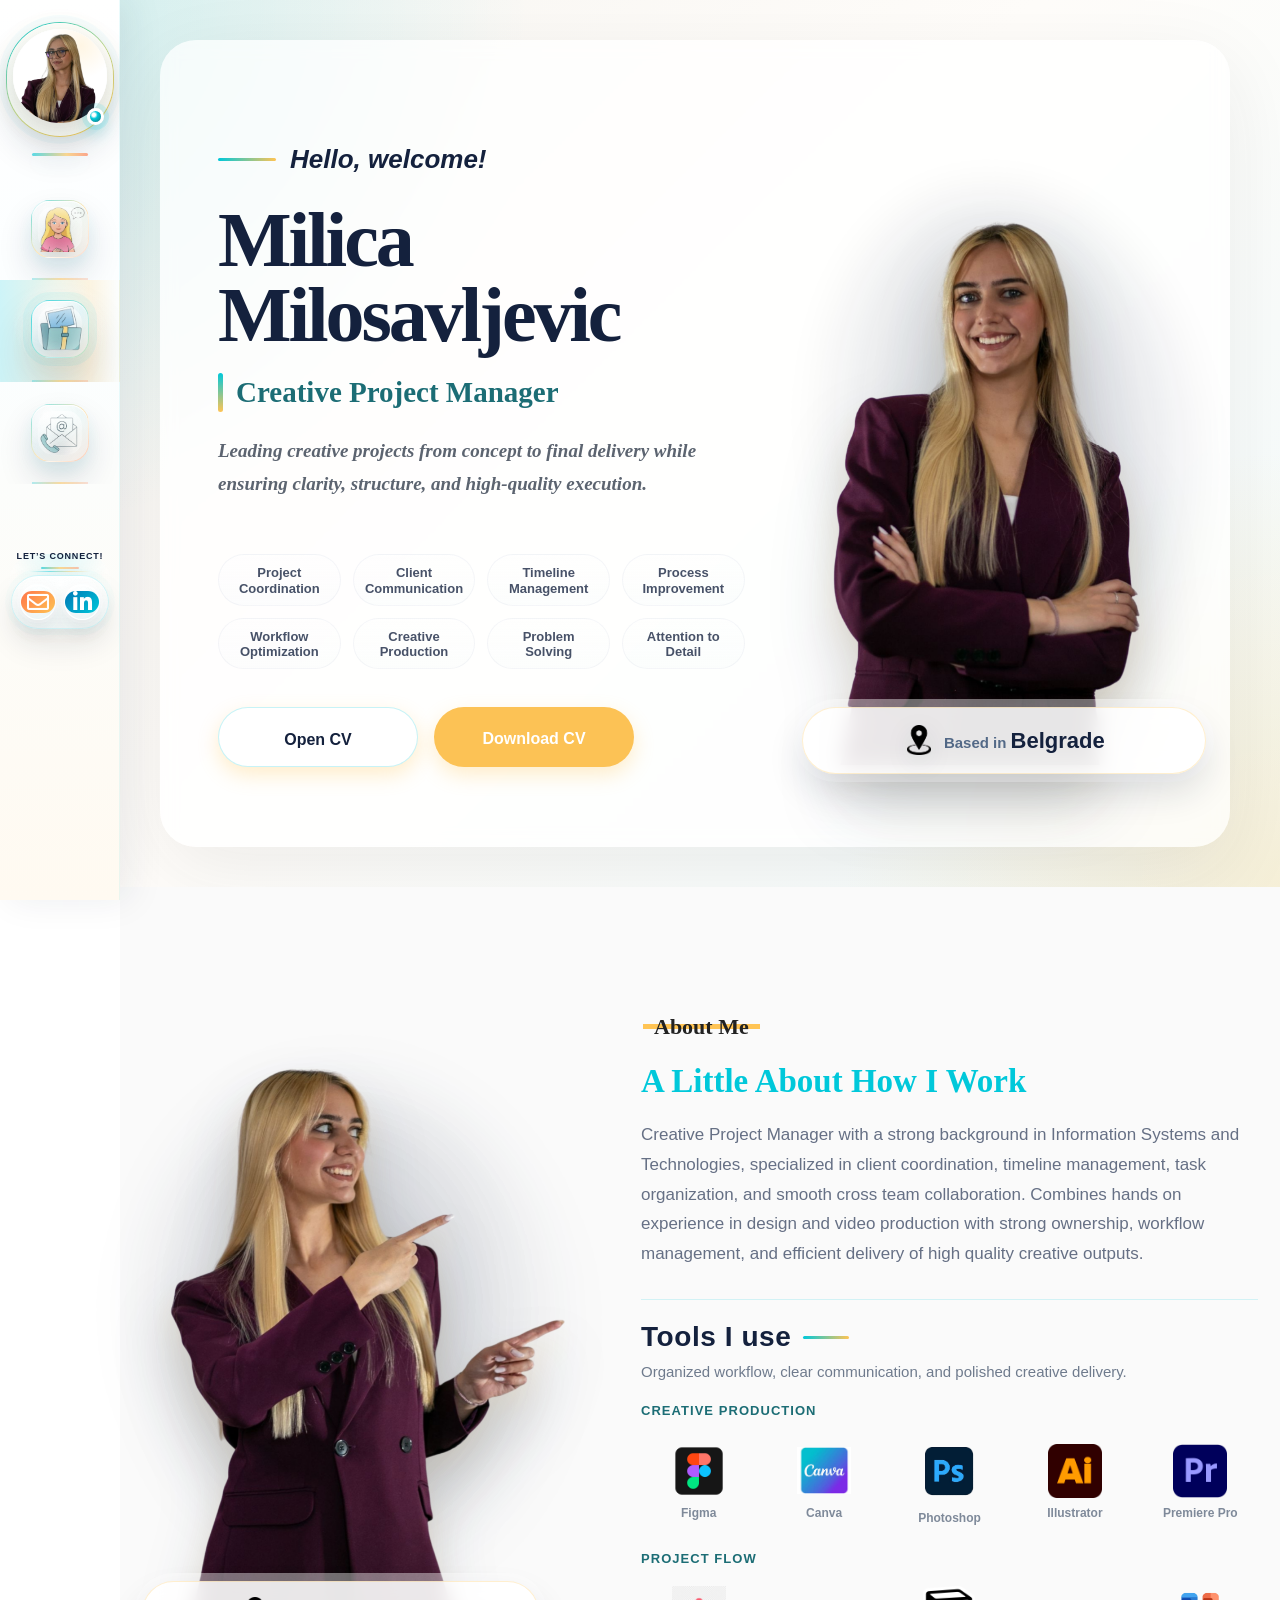
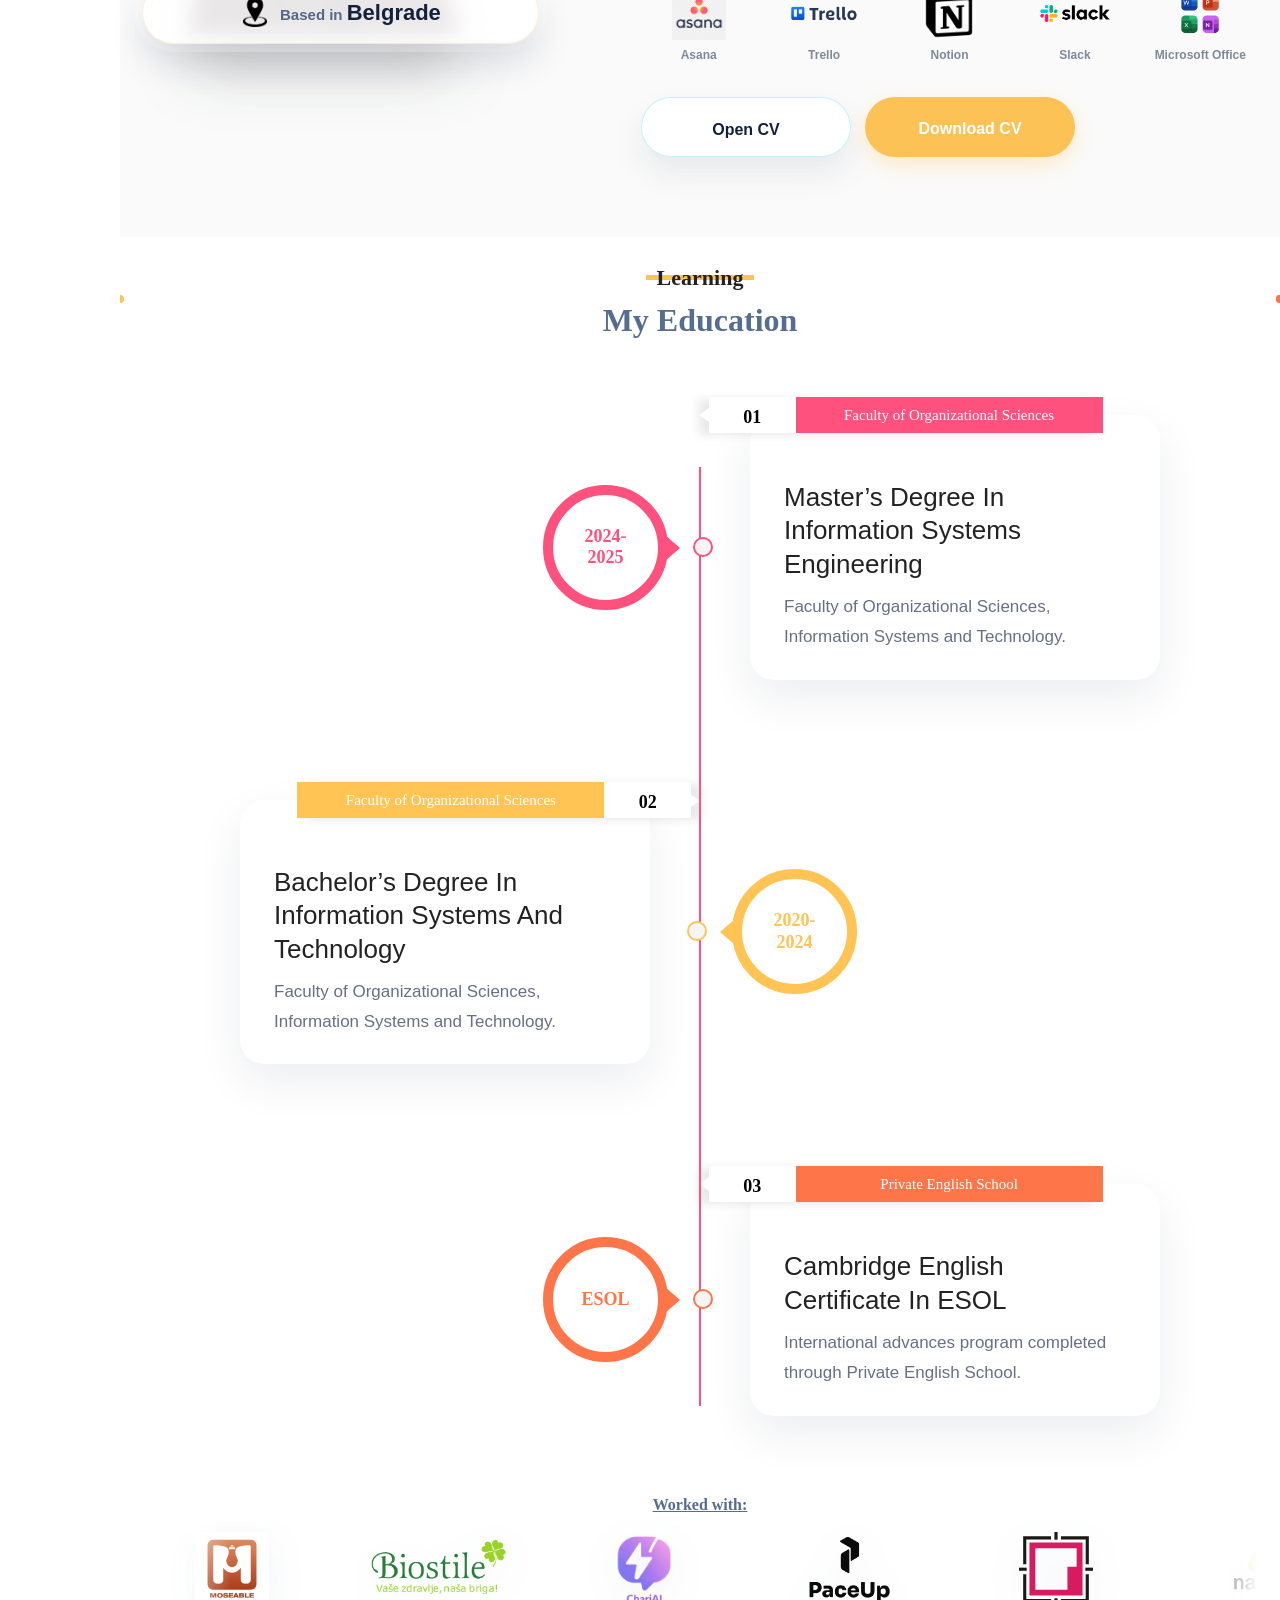
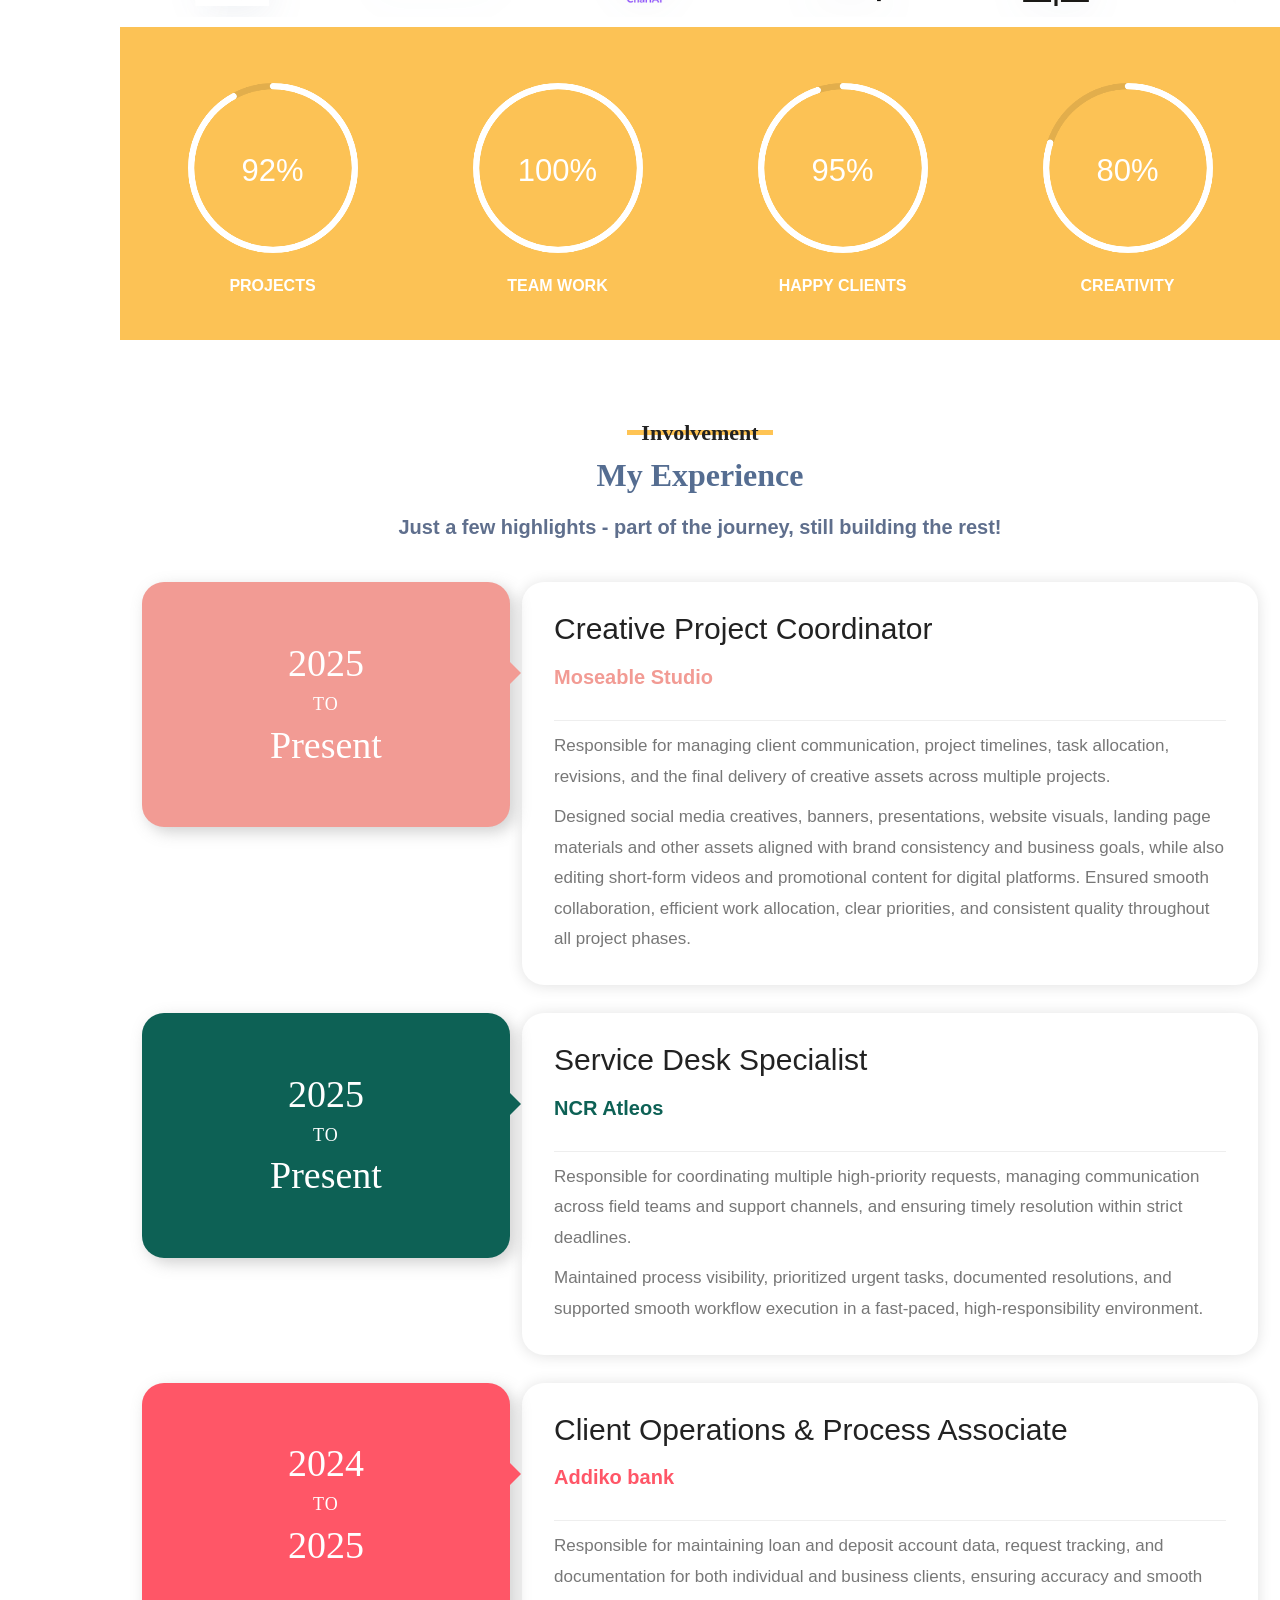
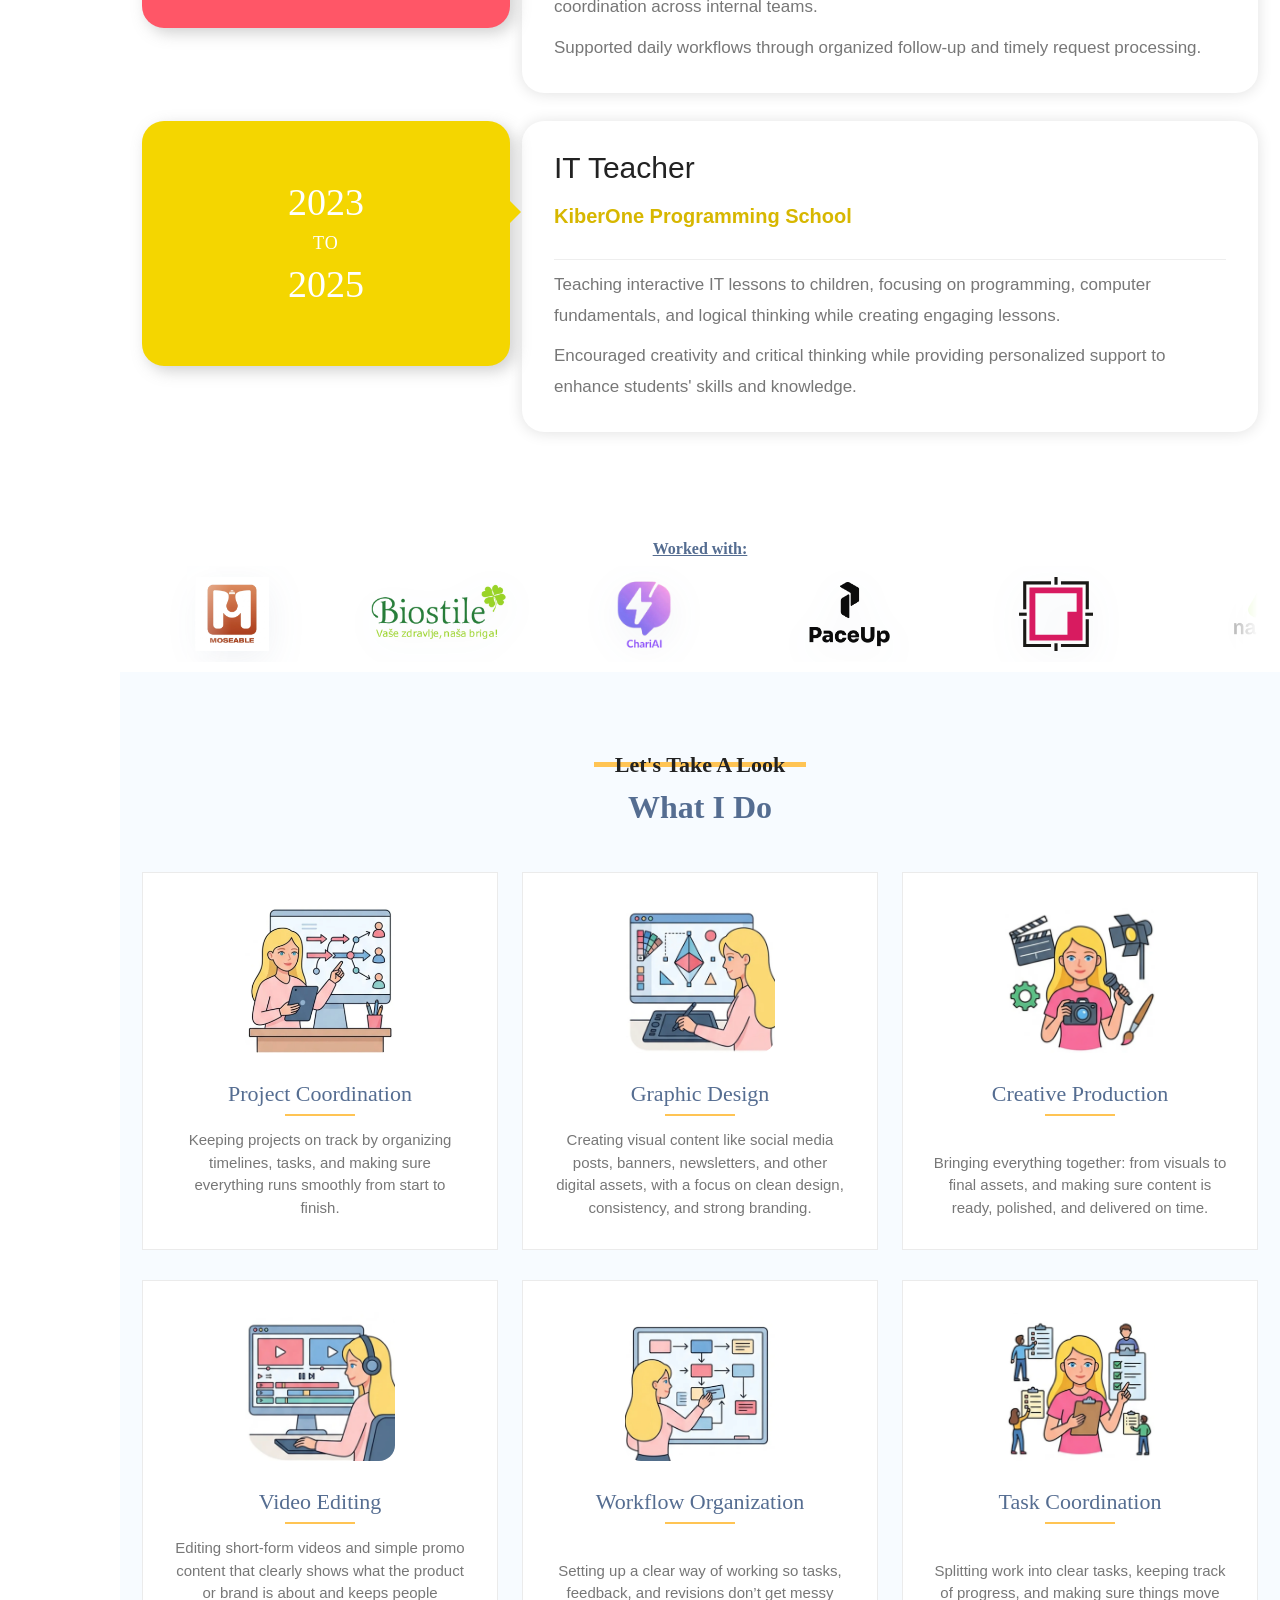
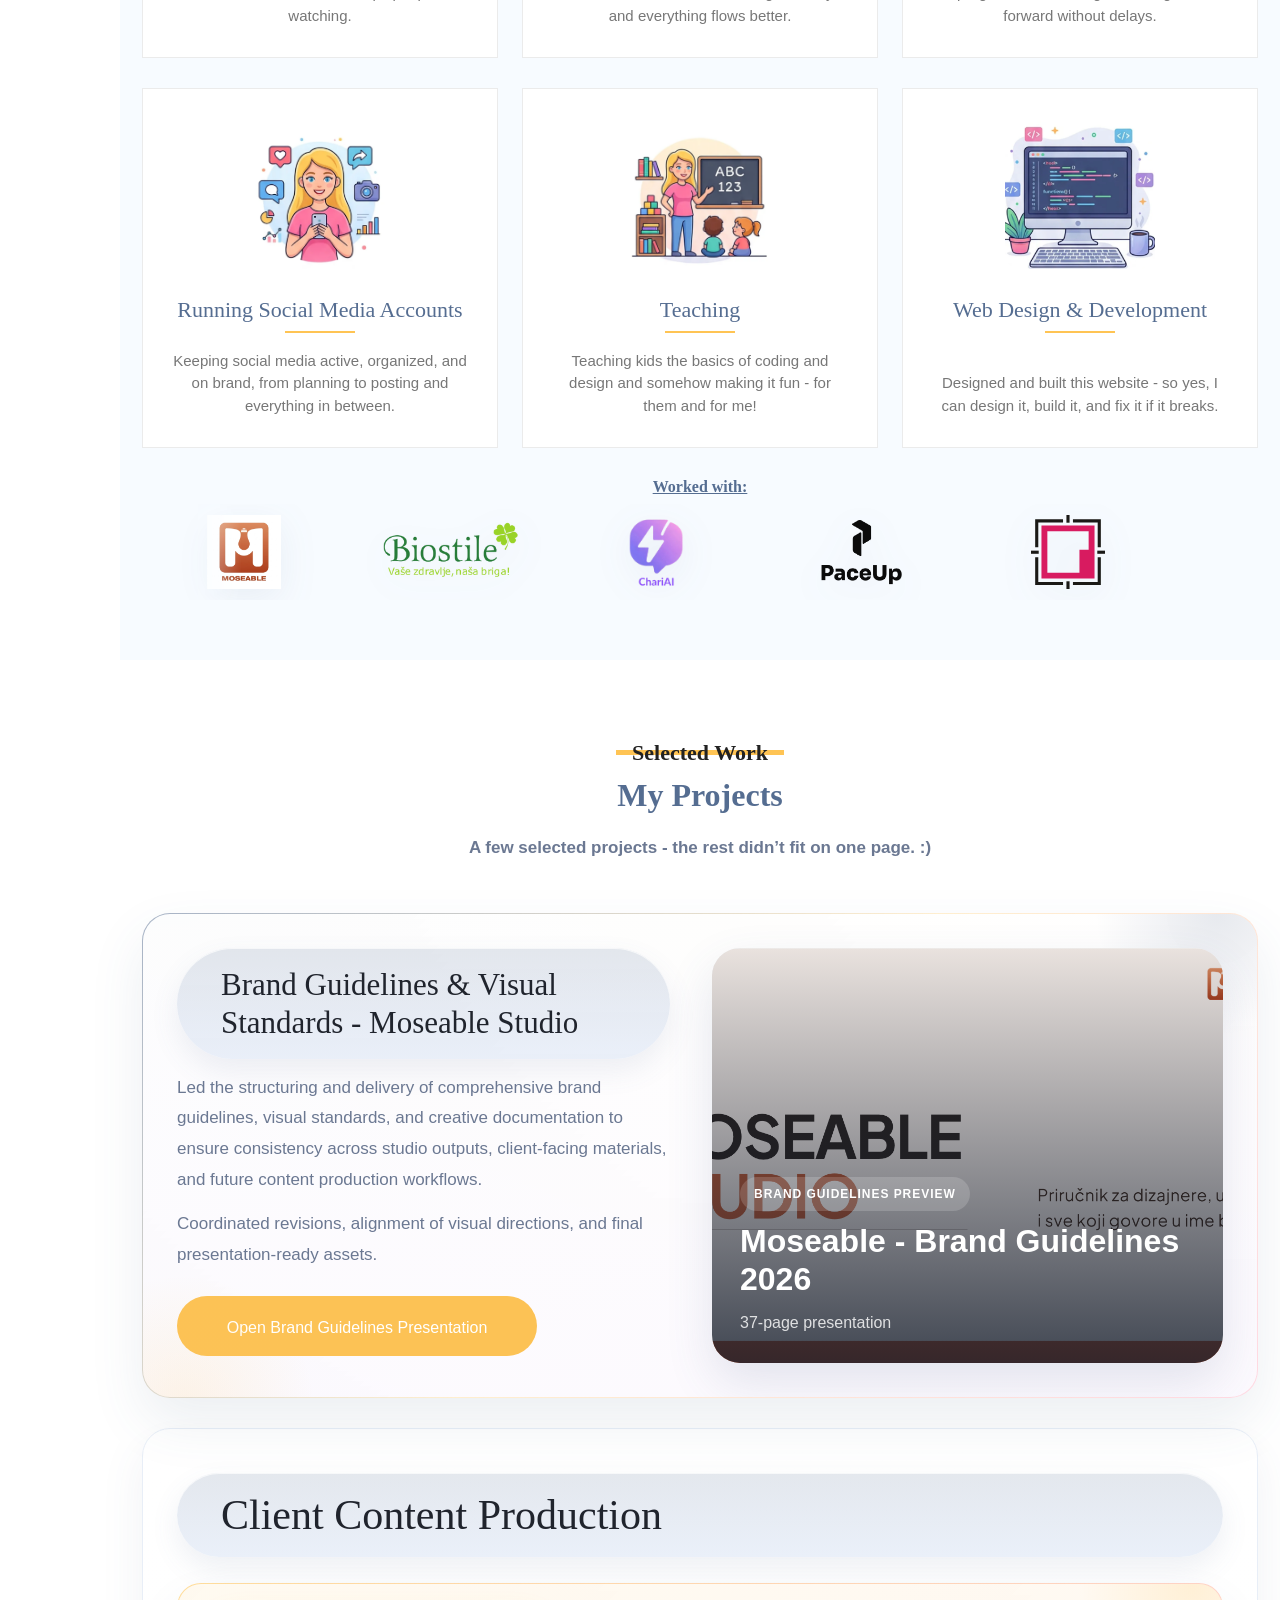
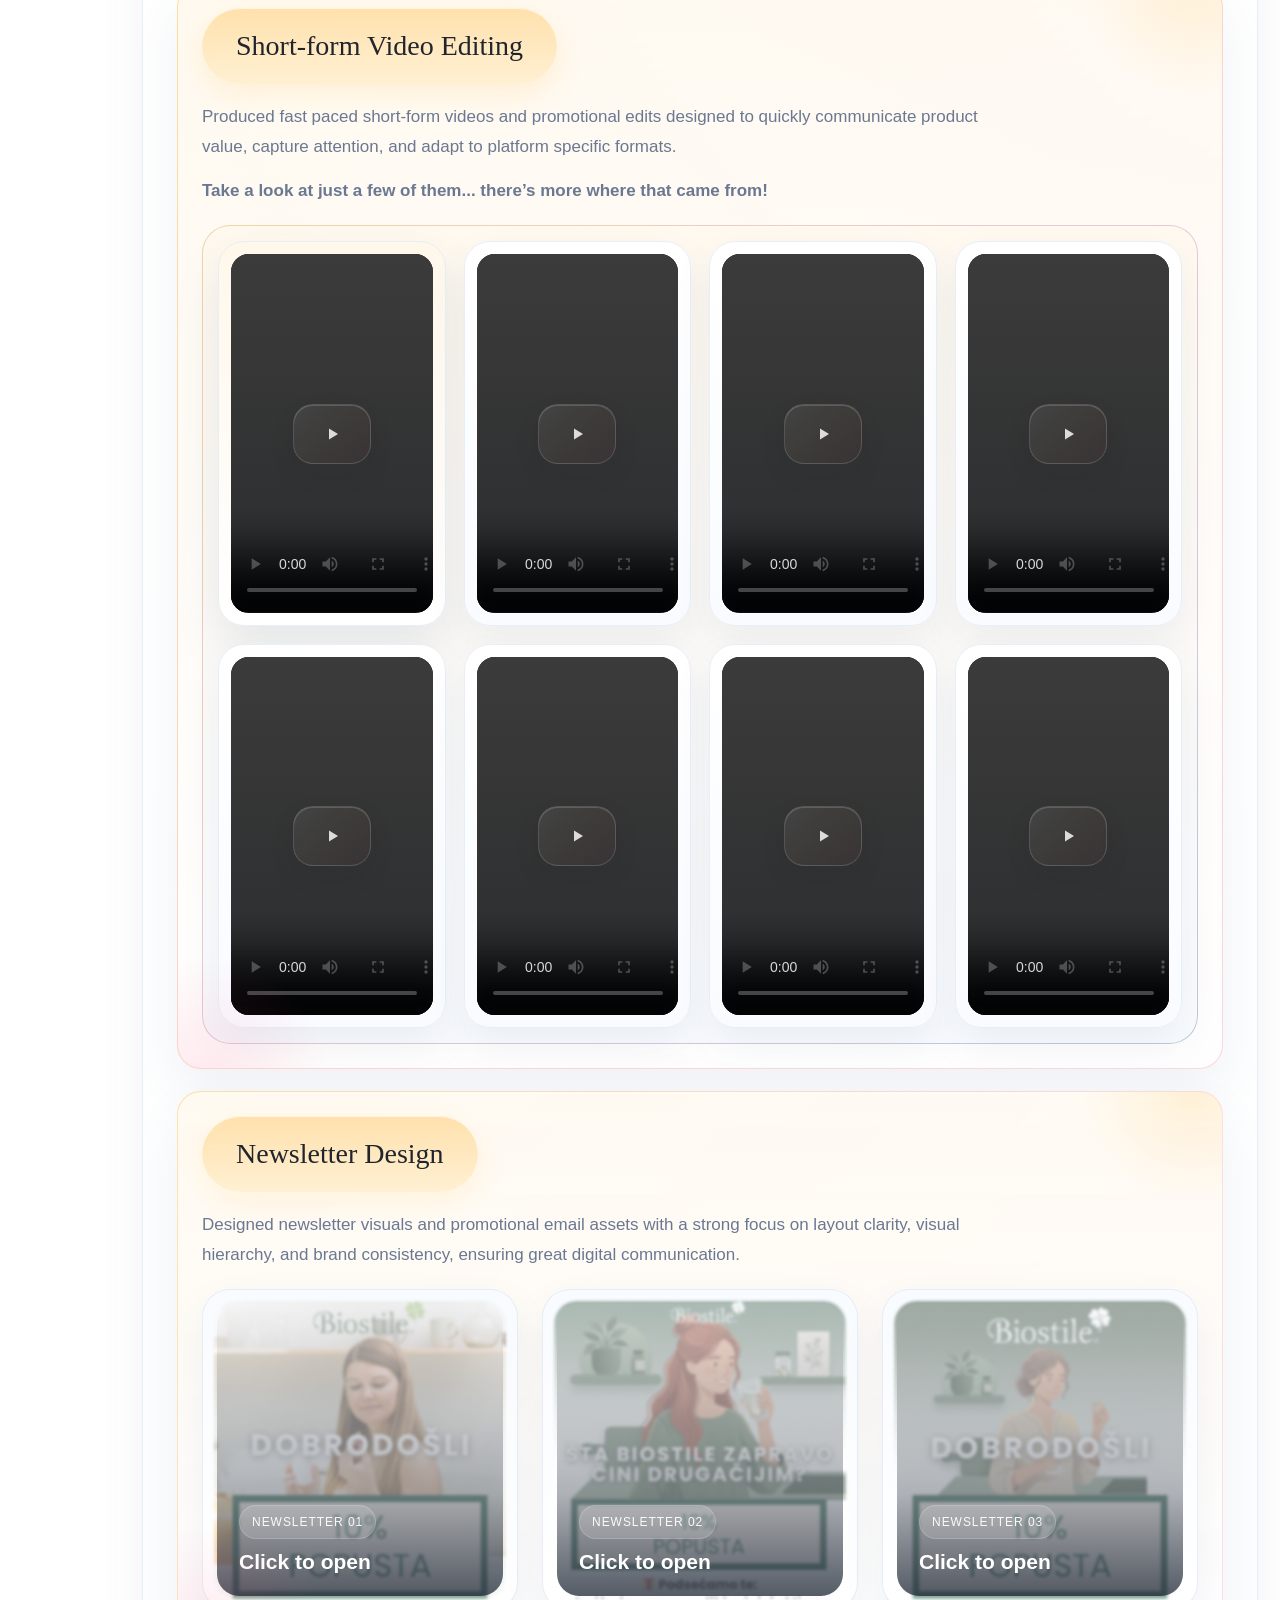
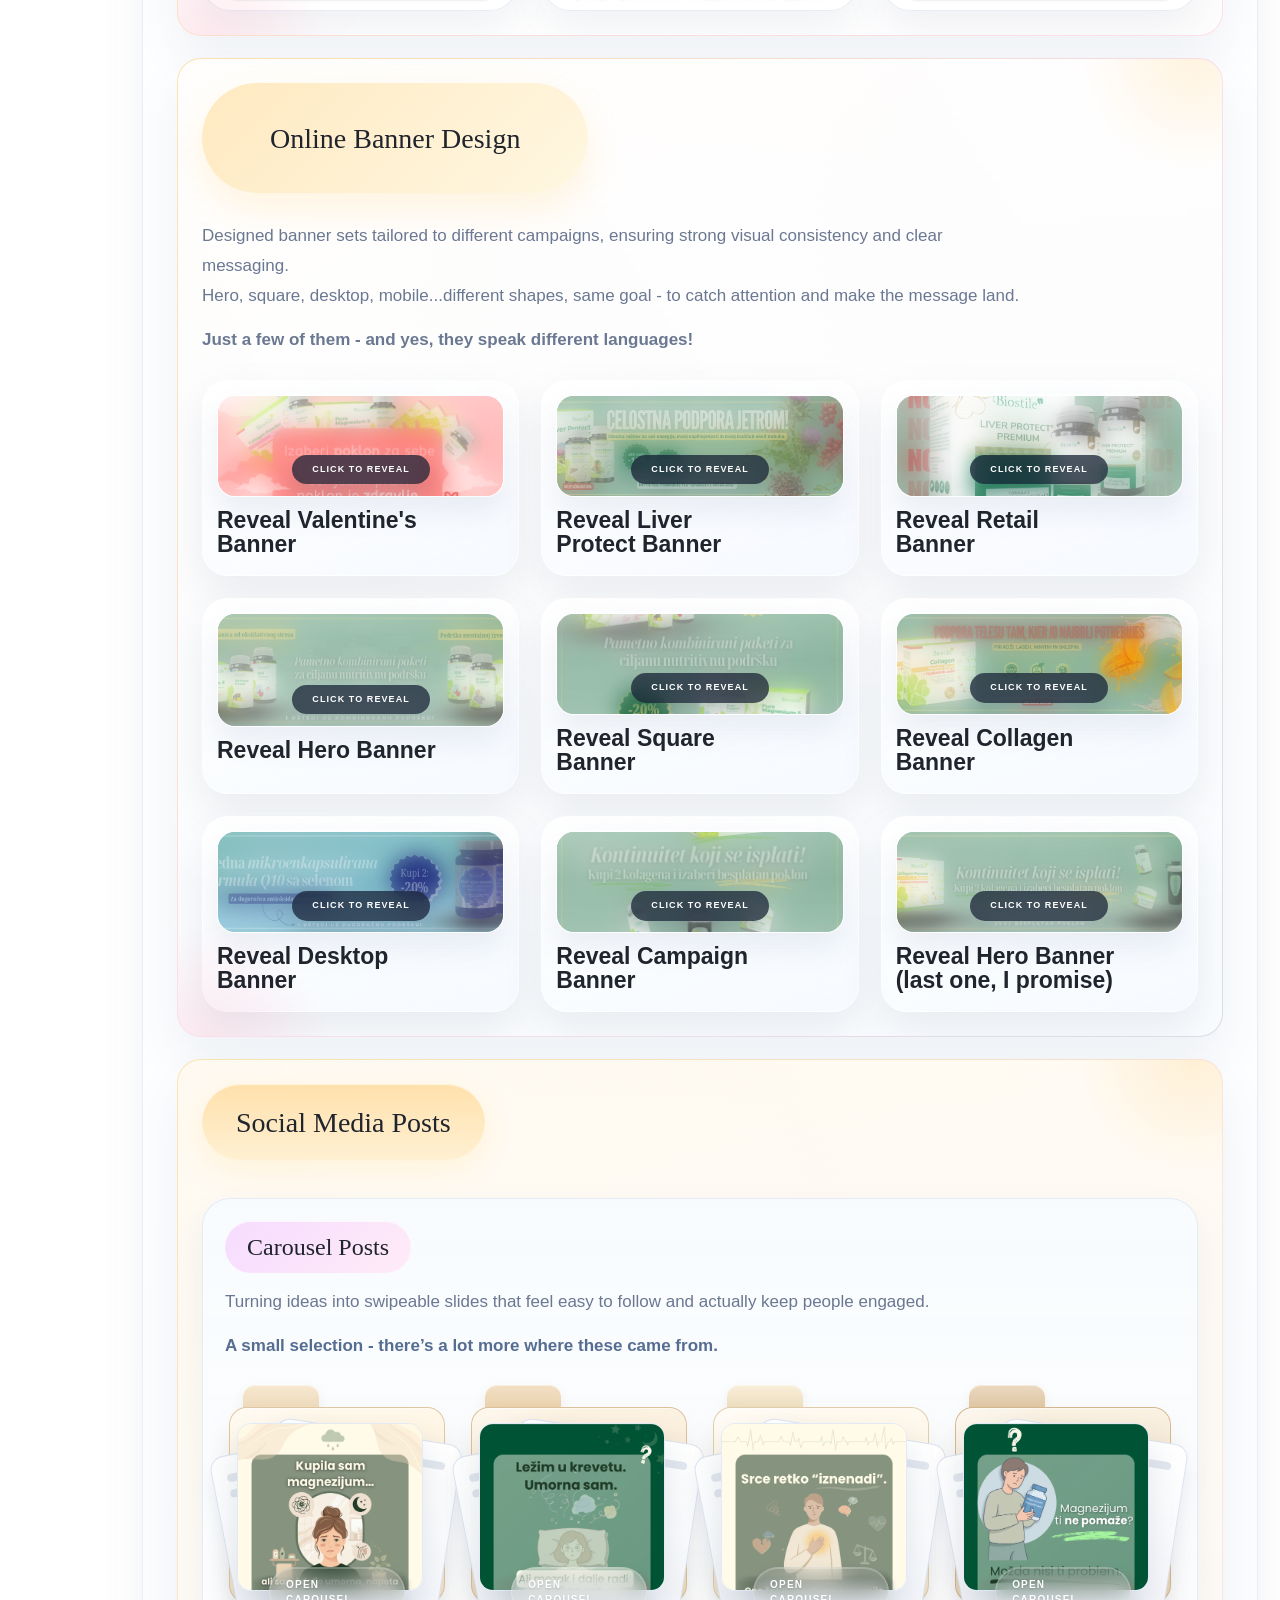
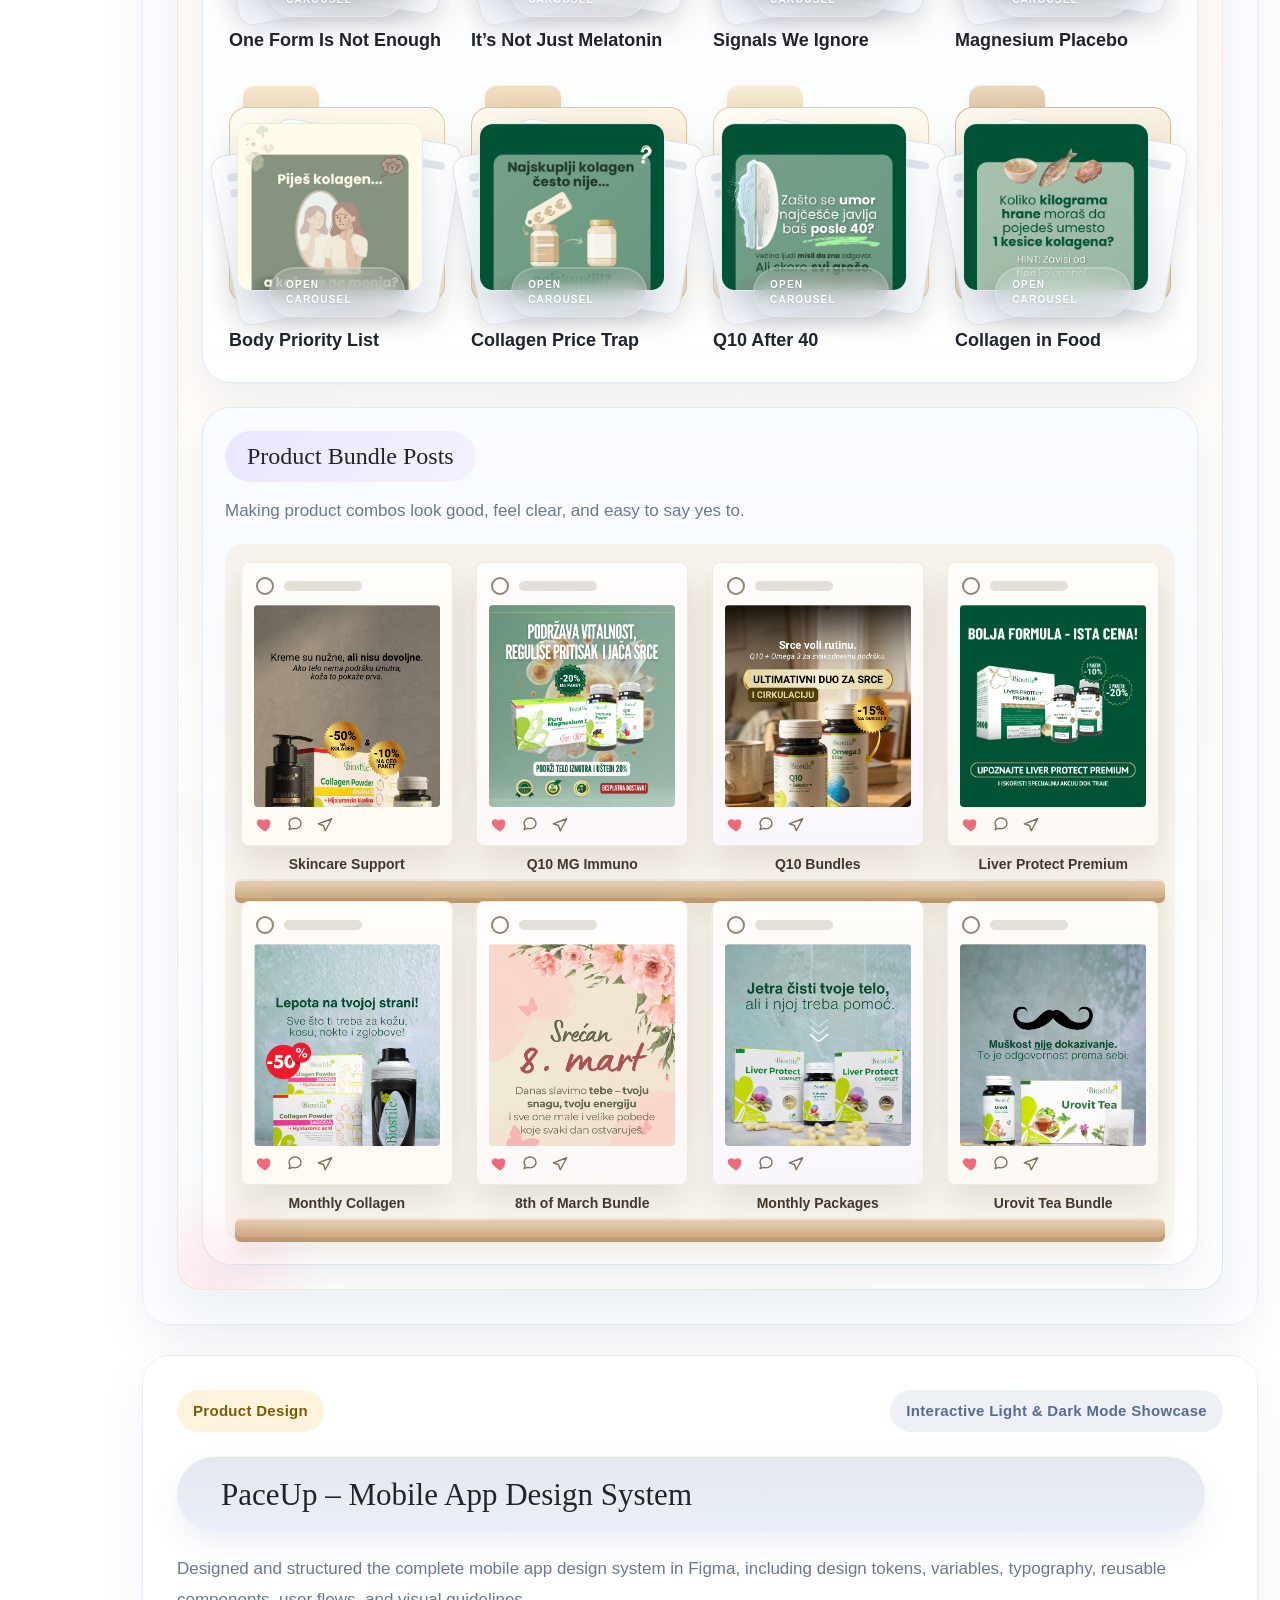
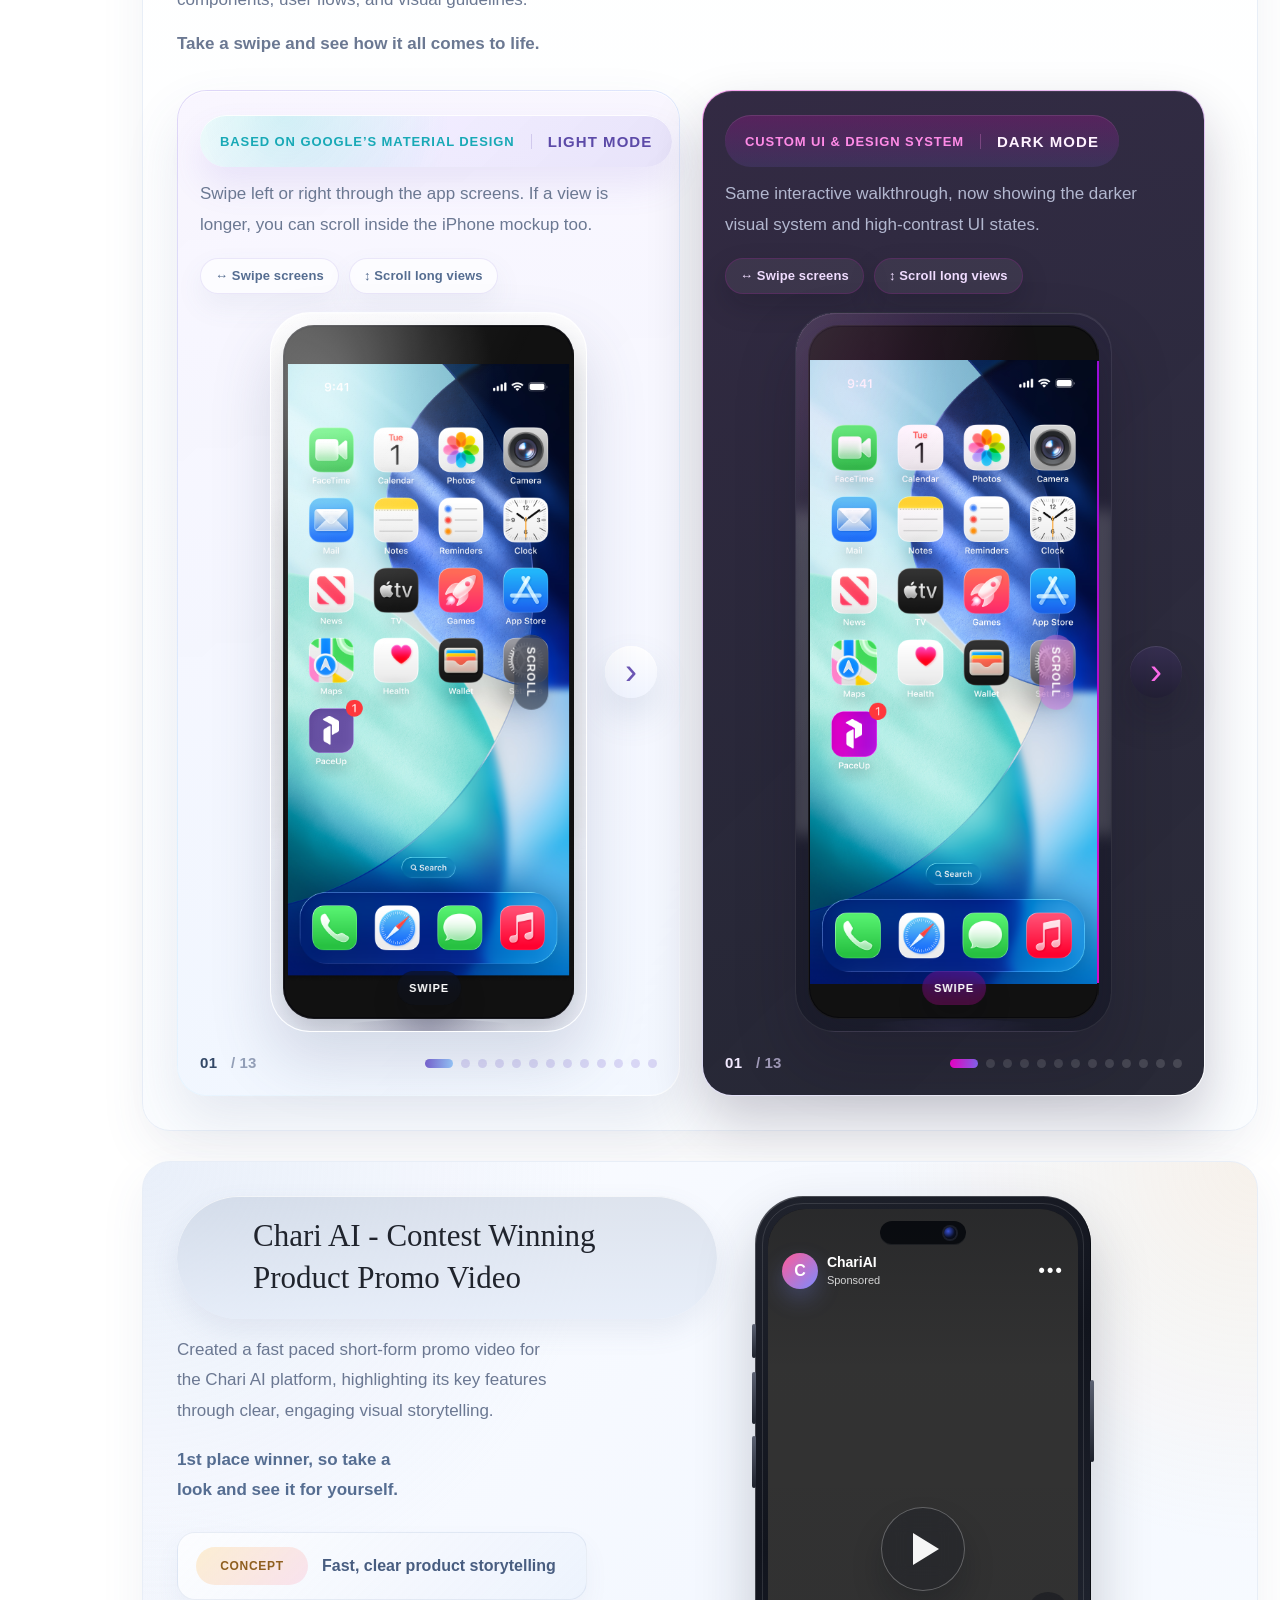
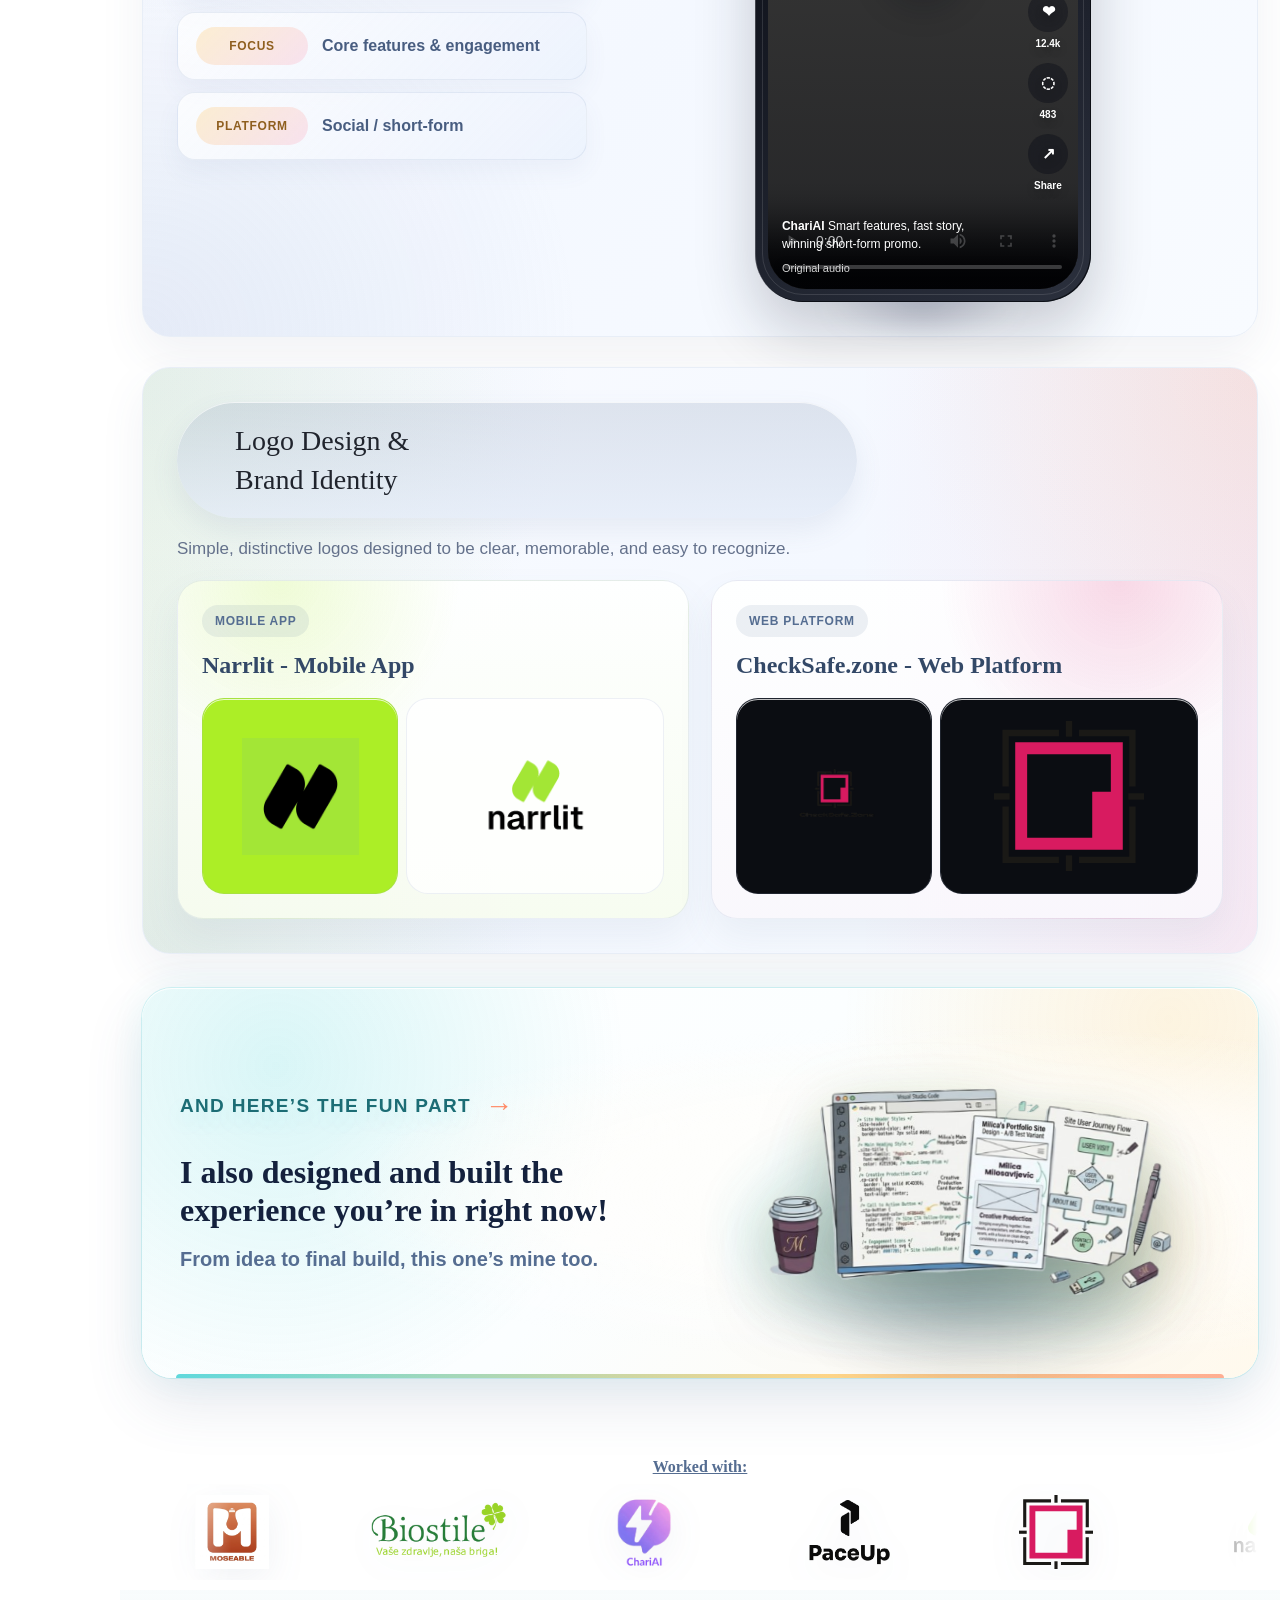
==== Main Files/html/bootstrap5/color_version-MYPORTFOLIO/index.html @ fa98402a "Add brand identity logo section" ====
<!doctype html>
<!-- 
Template Name: Portfolio Responsive HTML Template
Version: 1.0.8
Author: Kamleshyadav
Website: 
Purchase:
-->
<!--[if IE 8]> <html lang="en" class="ie8 no-js"> <![endif]-->
<!--[if IE 9]> <html lang="en" class="ie9 no-js"> <![endif]-->
<!--[if !IE]><!-->
<html lang="en">

<head>
	<meta charset="utf-8">
	<meta name="viewport" content="width=device-width, initial-scale=1, shrink-to-fit=no">
	<meta name="description" content="Portfolio">
	<meta name="keywords"
		content="Creative, minimal, Portfolio, cv, business, Resume, Information, personal portfolio, Professional">
	<meta name="author" content="kamleshyadav">
	<meta name="MobileOptimized" content="320">
	<!--Start Style -->
	<link rel="stylesheet" href="assets/css/bootstrap.min.css">
	<link rel="stylesheet" href="assets/css/all.min.css">
	<link rel="stylesheet" href="assets/css/font.css">
	<link rel="stylesheet" href="assets/css/animate.css">
	<link rel="stylesheet" href="assets/css/magnific-popup.css">
	<link rel="stylesheet" href="assets/css/swiper.min.css">
	<link rel="stylesheet" href="assets/css/jquery-jvectormap-2.0.3.css">
	<link rel="stylesheet" href="assets/css/style.css">
	<link rel="stylesheet" href="assets/css/scrollbar.css">
	<!-- Favicon Link -->
	<link rel="shortcut icon" type="image/png" href="assets/images/faviconOkvir-xxl.png">

	<title>Milica Milosavljevic | CV & Portfolio</title>
</head>

<body>
	<!-- preloader section start -->
	<div class="preloader">
		<div class="status">
			<div class="portfolio_loader" role="status" aria-label="Loading portfolio">
				<div class="portfolio_loader_ring" aria-hidden="true">
					<div class="portfolio_loader_mark">
						<span class="portfolio_loader_percent">0%</span>
					</div>
				</div>
				<span class="portfolio_loader_label">Milica Milosavljevic</span>
			</div>
		</div>
	</div>

	<!-- start side bar -->
	<div class="port_sidebar_wrapper mport_sidebar_wrapper">
		<div class="port_sidebar_profile">
			<a href="javascript:;" class="port_sidebar_position active">
				<div class="profile_circle ">
					<img src="assets/ja%20/CVnaocare.png" alt="Milica Milosavljevic" class="img-fluid sidebar_profile_photo" />
				</div>
			</a>
		</div>
		<div class="port_sidebar_nav">
			<div class="port_navigation index_navigation">
				<ul class="nav_list">
					<li data-number="0">
						<div class="tooltip_box">
							<a href="javascript:;" class="siderbar_menuicon">
								<span class="first_micon">
									<svg class="nav_about_svg" xmlns="http://www.w3.org/2000/svg"
										xmlns:xlink="http://www.w3.org/1999/xlink" width="26px" height="26px">
										<defs>
											<filter id="Filter_0">
												<feFlood flood-color="rgb(255, 74, 74)" flood-opacity="1"
													result="floodOut" />
												<feComposite operator="atop" in="floodOut" in2="SourceGraphic"
													result="compOut" />
												<feBlend mode="normal" in="compOut" in2="SourceGraphic" />
											</filter>

										</defs>
										<g filter="url(#Filter_0)">
											<path fill-rule="evenodd" fill="rgb(14, 15, 33)"
												d="M21.937,13.863 L4.063,13.863 L4.063,7.776 L21.937,7.776 L21.937,13.863 ZM6.094,11.832 L19.906,11.832 L19.906,9.807 L6.094,9.807 L6.094,11.832 ZM21.937,3.866 L4.063,3.866 L4.063,5.897 L21.937,5.897 L21.937,3.866 ZM21.937,17.767 L12.188,17.767 L12.188,19.799 L21.937,19.799 L21.937,17.767 ZM10.156,21.830 L4.063,21.830 L4.063,15.742 L10.156,15.742 L10.156,21.830 ZM6.094,19.799 L8.125,19.799 L8.125,17.773 L6.094,17.773 L6.094,19.799 ZM22.953,26.000 L3.047,26.000 C1.367,26.000 0.000,24.633 0.000,22.953 L0.000,3.047 C0.000,1.367 1.367,0.000 3.047,0.000 L22.953,0.000 C24.633,0.000 26.000,1.367 26.000,3.047 L26.000,22.953 C26.000,24.633 24.633,26.000 22.953,26.000 L22.953,26.000 ZM3.047,2.031 C2.487,2.031 2.031,2.487 2.031,3.047 L2.031,22.953 C2.031,23.513 2.487,23.969 3.047,23.969 L22.953,23.969 C23.513,23.969 23.969,23.513 23.969,22.953 L23.969,3.047 C23.969,2.487 23.513,2.031 22.953,2.031 L3.047,2.031 Z" />
										</g>
									</svg>
								</span>
								<span class="second_micon">

									<svg class="nav_about_svg" xmlns="http://www.w3.org/2000/svg"
										xmlns:xlink="http://www.w3.org/1999/xlink" width="26px" height="26px">
										<defs>
											<filter>
												<feFlood flood-color="rgb(255, 74, 74)" flood-opacity="1"
													result="floodOut" />
												<feComposite operator="atop" in="floodOut" in2="SourceGraphic"
													result="compOut" />
												<feBlend mode="normal" in="compOut" in2="SourceGraphic" />
											</filter>

										</defs>
										<g filter="url(#Filter_0)">
											<path fill-rule="evenodd" fill="rgb(14, 15, 33)"
												d="M21.937,13.863 L4.063,13.863 L4.063,7.776 L21.937,7.776 L21.937,13.863 ZM6.094,11.832 L19.906,11.832 L19.906,9.807 L6.094,9.807 L6.094,11.832 ZM21.937,3.866 L4.063,3.866 L4.063,5.897 L21.937,5.897 L21.937,3.866 ZM21.937,17.767 L12.188,17.767 L12.188,19.799 L21.937,19.799 L21.937,17.767 ZM10.156,21.830 L4.063,21.830 L4.063,15.742 L10.156,15.742 L10.156,21.830 ZM6.094,19.799 L8.125,19.799 L8.125,17.773 L6.094,17.773 L6.094,19.799 ZM22.953,26.000 L3.047,26.000 C1.367,26.000 0.000,24.633 0.000,22.953 L0.000,3.047 C0.000,1.367 1.367,0.000 3.047,0.000 L22.953,0.000 C24.633,0.000 26.000,1.367 26.000,3.047 L26.000,22.953 C26.000,24.633 24.633,26.000 22.953,26.000 L22.953,26.000 ZM3.047,2.031 C2.487,2.031 2.031,2.487 2.031,3.047 L2.031,22.953 C2.031,23.513 2.487,23.969 3.047,23.969 L22.953,23.969 C23.513,23.969 23.969,23.513 23.969,22.953 L23.969,3.047 C23.969,2.487 23.513,2.031 22.953,2.031 L3.047,2.031 Z" />
										</g>
									</svg>
								</span>
							</a>
							<span class="menu_tooltip">About Me</span>
						</div>
					</li>
					<li data-number="1">
						<div class="tooltip_box">
							<a href="javascript:;" class="siderbar_menuicon">
								<span class="first_micon">
									<svg class="nav__portfolio_svg" xmlns="http://www.w3.org/2000/svg"
										xmlns:xlink="http://www.w3.org/1999/xlink" width="26px" height="25px">
										<image x="0px" y="0px" width="26px" height="25px"
											xlink:href="[data-uri]" />
									</svg>
								</span>
								<span class="second_micon">
									<svg class="nav__portfolio_svg" xmlns="http://www.w3.org/2000/svg"
										xmlns:xlink="http://www.w3.org/1999/xlink" width="26px" height="25px">
										<image x="0px" y="0px" width="26px" height="25px"
											xlink:href="[data-uri]" />
									</svg>
								</span>
							</a>
							<span class="menu_tooltip">Experience</span>
						</div>
					</li>
					<li data-number="2">
						<div class="tooltip_box">
							<a href="javascript:;" class="siderbar_menuicon" aria-label="Go to Selected Work">
								<span class="first_micon"></span>
								<span class="second_micon"></span>
							</a>
							<span class="menu_tooltip">Portfolio</span>
						</div>
					</li>
					<li data-number="3">
						<div class="tooltip_box">
							<a href="javascript:;" class="siderbar_menuicon">
								<span class="first_micon">
									<svg xmlns="http://www.w3.org/2000/svg" viewBox="0 0 480.56 480.56"
										class="nav_contact_svg" width="20px" height="20px">
										<g>
											<g>
												<path d="M365.354,317.9c-15.7-15.5-35.3-15.5-50.9,0c-11.9,11.8-23.8,23.6-35.5,35.6c-3.2,3.3-5.9,4-9.8,1.8
														c-7.7-4.2-15.9-7.6-23.3-12.2c-34.5-21.7-63.4-49.6-89-81c-12.7-15.6-24-32.3-31.9-51.1c-1.6-3.8-1.3-6.3,1.8-9.4
														c11.9-11.5,23.5-23.3,35.2-35.1c16.3-16.4,16.3-35.6-0.1-52.1c-9.3-9.4-18.6-18.6-27.9-28c-9.6-9.6-19.1-19.3-28.8-28.8
														c-15.7-15.3-35.3-15.3-50.9,0.1c-12,11.8-23.5,23.9-35.7,35.5c-11.3,10.7-17,23.8-18.2,39.1c-1.9,24.9,4.2,48.4,12.8,71.3
														c17.6,47.4,44.4,89.5,76.9,128.1c43.9,52.2,96.3,93.5,157.6,123.3c27.6,13.4,56.2,23.7,87.3,25.4c21.4,1.2,40-4.2,54.9-20.9
														c10.2-11.4,21.7-21.8,32.5-32.7c16-16.2,16.1-35.8,0.2-51.8C403.554,355.9,384.454,336.9,365.354,317.9z" />
												<path d="M346.254,238.2l36.9-6.3c-5.8-33.9-21.8-64.6-46.1-89c-25.7-25.7-58.2-41.9-94-46.9l-5.2,37.1
														c27.7,3.9,52.9,16.4,72.8,36.3C329.454,188.2,341.754,212,346.254,238.2z" />
												<path d="M403.954,77.8c-42.6-42.6-96.5-69.5-156-77.8l-5.2,37.1c51.4,7.2,98,30.5,134.8,67.2c34.9,34.9,57.8,79,66.1,127.5
														l36.9-6.3C470.854,169.3,444.354,118.3,403.954,77.8z" />
											</g>
										</g>
									</svg>
								</span>
								<span class="second_micon">
									<svg xmlns="http://www.w3.org/2000/svg" viewBox="0 0 480.56 480.56"
										class="nav_contact_svg" width="20px" height="20px">
										<g>
											<g>
												<path d="M365.354,317.9c-15.7-15.5-35.3-15.5-50.9,0c-11.9,11.8-23.8,23.6-35.5,35.6c-3.2,3.3-5.9,4-9.8,1.8
														c-7.7-4.2-15.9-7.6-23.3-12.2c-34.5-21.7-63.4-49.6-89-81c-12.7-15.6-24-32.3-31.9-51.1c-1.6-3.8-1.3-6.3,1.8-9.4
														c11.9-11.5,23.5-23.3,35.2-35.1c16.3-16.4,16.3-35.6-0.1-52.1c-9.3-9.4-18.6-18.6-27.9-28c-9.6-9.6-19.1-19.3-28.8-28.8
														c-15.7-15.3-35.3-15.3-50.9,0.1c-12,11.8-23.5,23.9-35.7,35.5c-11.3,10.7-17,23.8-18.2,39.1c-1.9,24.9,4.2,48.4,12.8,71.3
														c17.6,47.4,44.4,89.5,76.9,128.1c43.9,52.2,96.3,93.5,157.6,123.3c27.6,13.4,56.2,23.7,87.3,25.4c21.4,1.2,40-4.2,54.9-20.9
														c10.2-11.4,21.7-21.8,32.5-32.7c16-16.2,16.1-35.8,0.2-51.8C403.554,355.9,384.454,336.9,365.354,317.9z" />
												<path d="M346.254,238.2l36.9-6.3c-5.8-33.9-21.8-64.6-46.1-89c-25.7-25.7-58.2-41.9-94-46.9l-5.2,37.1
														c27.7,3.9,52.9,16.4,72.8,36.3C329.454,188.2,341.754,212,346.254,238.2z" />
												<path d="M403.954,77.8c-42.6-42.6-96.5-69.5-156-77.8l-5.2,37.1c51.4,7.2,98,30.5,134.8,67.2c34.9,34.9,57.8,79,66.1,127.5
														l36.9-6.3C470.854,169.3,444.354,118.3,403.954,77.8z" />
											</g>
										</g>
									</svg>
								</span>
							</a>
							<span class="menu_tooltip">Contact</span>
						</div>
					</li>
				</ul>
			</div>
		</div>
		<div class="port_sidebar_social">
			<div class="port__social_box">
				<div class="port__followus">
					<p>Let’s connect!</p>
				</div>
				<ul class="social_list sidebar_contact_list">
					<li>
						<a href="mailto:milosavljevicmilica2001@gmail.com" class="siderbar_icon sidebar_contact_icon sidebar_contact_email" aria-label="Send email to Milica">
							<span class="contact_icon_symbol"><i class="far fa-envelope"></i></span>
							<span class="contact_icon_text">Gmail</span>
						</a>
					</li>
					<li>
						<a href="https://www.linkedin.com/in/milica-milosavljevic" class="siderbar_icon sidebar_contact_icon sidebar_contact_linkedin" aria-label="Open Milica LinkedIn profile" target="_blank" rel="noopener">
							<span class="contact_icon_symbol"><i class="fab fa-linkedin-in"></i></span>
							<span class="contact_icon_text">LinkedIn</span>
						</a>
					</li>

				</ul>
			</div>
		</div>
	</div>
	<!-- End side bar -->

	<!-- start banner section -->
	<div class="port_bannerbg_wrapper">
		<!-- start banner wrapper -->
		<div class="port_banner_wrapper" id="cv_container">
			<div class="container-fluid">
				<div class="row">
					<div class="col-lg-7 col-md-12 align-self-center">
						<div class="banner_content">
							<div class="bannner_leftpart mbannner_leftpart">
								<div class="hero_intro_badge">Hello, welcome!</div>
								<h1 class="banner_name ">Milica Milosavljevic</h1>
								<p class="banner_pera">Creative Project Manager</p>
								<p class="hero_summary">Leading creative projects from concept to final delivery while ensuring clarity, structure, and high-quality execution.</p>
								<div class="hero_skills">
									<ul class="hero_skill_list" aria-label="Core skills">
										<li>Project Coordination</li>
										<li>Client Communication</li>
										<li>Timeline Management</li>
										<li>Process Improvement</li>
										<li>Workflow Optimization</li>
										<li>Creative Production</li>
										<li>Problem Solving</li>
										<li>Attention to Detail</li>
									</ul>
								</div>
								<div class="banner_btn">
									<a href="assets/Milica-Milosavljevic-CV.pdf" target="_blank" rel="noopener noreferrer" class="portfolio_btn btn_yellow cv_open_button">
										<span class="first_text">Open CV</span>
										<span class="second_text">Open</span>
									</a>
									<a href="assets/Milica-Milosavljevic-CV.pdf" download class="portfolio_btn btn_yellow">
										<span class="first_text">Download CV</span>
										<span class="second_text">Download</span>
									</a>
								</div>
							</div>
						</div>
					</div>
					<div class="col-lg-5 col-md-12 align-self-center">
						<div class="hero_photo_wrap">
							<div class="hero_photo_shape"></div>
							<img src="assets/ja%20/CVslikabezpozadine.png" alt="Milica Milosavljevic"
								class="hero_photo img-fluid">
							<div class="about_image_location hero_image_location">
								<img src="assets/images/locationicon.png" alt="">
								<span>Based in <strong>Belgrade</strong></span>
							</div>
						</div>
					</div>
				</div>
			</div>
		</div><!-- End banner wrapper -->
	</div><!-- End banner section  -->

	<!-- ================== End home banner section ================== -->
	<div class="port_togglebox">
		<span></span>
		<span></span>
		<span></span>
	</div>
	<!-- ================== start inner section ================== -->
	<div class="port_sec_warapper">
		<div class="port_about_setions  page_scroll" data-scroll="0" id="about_sec">
			<!-- start about section  -->
			<div class="selfintro_section">
				<div class="container">
					<div class="row">
						<div class="col-xl-5 col-lg-12 col-md-12">
							<div class="about_leftsection ">
								<div class="img_warapper">
									<img class="img-fluid" src="assets/ja%20/pokazbezpozadine.png" alt="Milica Milosavljevic pointing toward the about text">
								</div>
								<div class="about_image_location">
									<img src="assets/images/locationicon.png" alt="">
									<span>Based in <strong>Belgrade</strong></span>
								</div>
								<div class="left_deatils">
									<div class="personal_details">
										<h1 class="ps_name">Milica Milosavljevic</h1>
										<p class="ps_designation">Visual Content Designer &amp; Creative Video Editor</p>
										<ul class="info-list">
											<li><span class="title">Name</span><span class="value">Milica
													Milosavljevic</span></li>
											<li><span class="title">Role</span><span class="value">Visual Content
													Designer &amp; Creative Video Editor</span></li>
											<li><span class="title">Focus</span><span class="value">Creative editing,
													visual storytelling, and portfolio content</span></li>
											<li><span class="title">Status</span><span class="value available">Available
													for selected projects</span></li>
											<li><span class="title">Contact</span><span class="value">Contact details
													will be added soon</span></li>
										</ul>

										<ul class="social-links">
											<li><a class="tip social-button" href="javascript:;"><i
														class="fab fa-facebook-f"></i></a></li>
											<li><a class="tip social-button" href="javascript:;"><i
														class="fab fa-linkedin-in"></i></a></li>
											<li><a class="tip social-button" href="javascript:;"><i
														class="fab fa-whatsapp"></i></a></li>
											<li><a class="tip social-button" href="javascript:;"><i
														class="fab fa-twitter"></i></a></li>
											<li><a class="tip social-button" href="javascript:;"><i
														class="fab fa-instagram"></i></a></li>
										</ul>

									</div>
								</div>

							</div>
						</div>
						<div class="col-xl-7 col-lg-12 col-md-12">
							<div class="right_section">
								<div class="port_heading_wrapper">
									<div class="port_sub_heading_wrapper">
										<h2 class="port_sub_heading">About Me </h2>
									</div>
								</div>
								<h2 class="about_tophead">A little about how I work</h2>
								<p class="about_deatils about_deatils_full">Creative Project Manager with a strong background in Information Systems and Technologies, specialized in client coordination, timeline management, task organization, and smooth cross team collaboration. Combines hands on experience in design and video production with strong ownership, workflow management, and efficient delivery of high quality creative outputs.</p>
								<div class="about_tools_panel" aria-label="Applications Milica uses">
									<div class="about_tools_header">
										<div>
											<span>Tools I use</span>
											<p>Organized workflow, clear communication, and polished creative delivery.</p>
										</div>
									</div>
									<div class="about_tools_groups">
										<div class="about_tool_group">
											<span class="about_tool_group_label">Creative production</span>
											<ul class="about_tool_grid">
												<li><img src="assets/ikonice/figmaicon.webp" alt="Figma"><span>Figma</span></li>
												<li><img src="assets/ikonice/images.jpeg" alt="Canva"><span>Canva</span></li>
												<li class="about_tool_photoshop"><img src="assets/ikonice/photoshop-clean.png" alt="Adobe Photoshop"><span>Photoshop</span></li>
												<li><img src="assets/ikonice/Adobe_Illustrator_CC_icon.svg.png" alt="Adobe Illustrator"><span>Illustrator</span></li>
												<li><img src="assets/ikonice/premiere.png" alt="Adobe Premiere Pro"><span>Premiere Pro</span></li>
											</ul>
										</div>
										<div class="about_tool_group">
											<span class="about_tool_group_label">Project flow</span>
											<ul class="about_tool_grid">
												<li><img src="assets/ikonice/asana.png" alt="Asana"><span>Asana</span></li>
												<li class="about_tool_trello"><img src="assets/ikonice/Trello-logo.png" alt="Trello"><span>Trello</span></li>
												<li><img src="assets/ikonice/Notion_app_logo.png" alt="Notion"><span>Notion</span></li>
												<li class="about_tool_slack"><img src="assets/ikonice/Slack-logo.png" alt="Slack"><span>Slack</span></li>
												<li><img src="assets/ikonice/office.png" alt="Microsoft Office"><span>Microsoft Office</span></li>
											</ul>
										</div>
									</div>
								</div>
								<div class="anout_section_btn about_cv_actions">
									<a href="assets/Milica-Milosavljevic-CV.pdf" target="_blank" rel="noopener noreferrer" class="portfolio_btn btn_yellow about_cv_open">
										<span class="first_text">Open CV</span>
										<span class="second_text">Open</span>
									</a>
									<a href="assets/Milica-Milosavljevic-CV.pdf" download class="portfolio_btn btn_yellow">
										<span class="first_text">Download CV</span>
										<span class="second_text">Download</span>
									</a>
								</div>
							</div>
						</div>
					</div>
				</div>
			</div>
		</div> <!-- End about section  -->
		<div class="port_education_setions  ">
			<!-- start Education section  -->
			<div class="education_section">
				<div class="container">
					<div class="row">
						<div class="col-md-12">
							<div class="port_heading_wrapper text-center ">
								<div class="port_sub_heading_wrapper">
									<h2 class="port_sub_heading ">Learning </h2>
								</div>
								<h1 class="port_heading">My Education</h1>
							</div>
						</div>
						<div class="col-md-12">
							<div class="education_main_wrapper ">
								<!-- first box -->
								<div class="education_box education_firsrtbox firstbox">
									<div class="row">
										<div class="col-lg-6 col-md-4 col-sm-12 col-12 align-self-center">
											<div class="education_mleft education_left ">
												<div class="edu_mainyear edu_leftyear">
													<h1>2024-2025</h1>
												</div>	
											</div>
										</div>
										<div class="col-lg-6 col-md-8 col-sm-12 col-12 align-self-center">
											<div class="education_mright education_right ">
												<div class="education_minfo education_rinfo ">
													<div class="prt_rightside_title">
														<div class="left_title_box">
															<div class="left_title">
																<h4>01</h4>
															</div>
															<div class="right_title bg-pink">
																<h4>Faculty of Organizational Sciences</h4>
															</div>
														</div>
													</div>
													 <h3 class="education_place"><span data-hover="Master’s Degree" class="data_hover">Master’s Degree</span> in Information Systems Engineering</h3>
													 <p>Faculty of Organizational Sciences, Information Systems and Technology.</p>
												
												</div>
											</div>
										</div>
									</div>
								</div>
								<!-- first box -->
								
								<!-- second box -->
								<div class="education_box education_secondbox secondbox">
									<div class="row">
										<div class="col-lg-6 col-md-4 col-sm-12 col-12 newyork-desktop-screennone">
											<div class="education_mleft education_left ">
												<div class="edu_mainyear edu_leftyear">
													<h1>2020-2024</h1>
												</div>	
											</div>
										</div>
										<div class="col-lg-6 col-md-8 col-sm-12 col-12 align-self-center">
											<div class="education_mright education_left ">
												<div class="education_minfo education_rinfo ">
													<div class="prt_rightside_title">
														<div class="left_title_box">
															<div class="right_title bg-yellow">
																<h4>Faculty of Organizational Sciences</h4>
															</div>
															<div class="left_title">
																<h4>02</h4>
															</div>
														</div>
													</div>
													 <h3 class="education_place"><span data-hover="Bachelor’s Degree" class="data_hover">Bachelor’s Degree</span> in Information Systems and Technology</h3>
													 <p>Faculty of Organizational Sciences, Information Systems and Technology.</p>
												
												</div>
											</div>
										</div>
										<div class="col-lg-6 col-md-4 col-sm-12 col-12 align-self-center newyork-responsive-screennone">
											<div class="education_mleft education_left ">
												<div class="edu_mainyear edu_leftyear">
													<h1>2020-2024</h1>
												</div>	
											</div>
										</div>
									</div>
								</div>
								<!-- second box -->
								<!-- third box -->
								<div class="education_box education_firsrtbox thirdbox">
									<div class="row">
										<div class="col-lg-6 col-md-4 col-sm-12 col-12 align-self-center">
											<div class="education_mleft education_left ">
												<div class="edu_mainyear edu_leftyear">
													<h1>ESOL</h1>
												</div>	
											</div>
										</div>
										<div class="col-lg-6 col-md-8 col-sm-12 col-12 align-self-center">
											<div class="education_mright education_right ">
												<div class="education_minfo education_rinfo ">
													<div class="prt_rightside_title">
														<div class="left_title_box">
															<div class="left_title">
																<h4>03</h4>
															</div>
															<div class="right_title bg-orange">
																<h4>Private English School</h4>
															</div>
														</div>
													</div>
													 <h3 class="education_place"><span data-hover="Cambridge English Certificate" class="data_hover">Cambridge English Certificate</span> in ESOL</h3>
													 <p>International advances program completed through Private English School.</p>
												
												</div>
											</div>
										</div>
									</div>
								</div>
								<!-- third box -->
								
							</div>
						</div>
					</div>
				</div>
			</div>
		</div> <!-- End Education section  -->

		<section class="worked_with_band" aria-labelledby="worked-with-education-title">
			<div class="container">
				<div class="worked_with_inner">
					<h2 class="worked_with_heading" id="worked-with-education-title" style="width:100%;margin:0 0 8px;text-align:center;font-size:16px;font-weight:700;font-style:normal;text-decoration:underline;line-height:1.1;display:block;color:#556d91;">Worked with:</h2>
					<div class="worked_with_marquee projects_logo_marquee projects_logo_marquee_full" aria-hidden="true">
						<div class="projects_logo_track">
							<div class="projects_logo_chip"><img src="assets/logoi/moseablelogo.jpeg" alt="Moseable logo" class="projects_logo_image"></div>
							<div class="projects_logo_chip"><img src="assets/logoi/Biostile_-_Logo_2.webp" alt="Biostile logo" class="projects_logo_image"></div>
							<div class="projects_logo_chip"><img src="assets/logoi/chariailogo1.png" alt="ChariAI logo" class="projects_logo_image"></div>
							<div class="projects_logo_chip"><img src="assets/logoi/paceuplogo.png" alt="PaceUp logo" class="projects_logo_image"></div>
							<div class="projects_logo_chip"><img src="assets/logoi/checksafezonelogo.svg" alt="Check Safe Zone logo" class="projects_logo_image"></div>
							<div class="projects_logo_chip"><img src="assets/logoi/narrlit-logo-green.png" alt="Narrlit logo" class="projects_logo_image"></div>
							<div class="projects_logo_chip"><img src="assets/logoi/moseablelogo.jpeg" alt="Moseable logo" class="projects_logo_image"></div>
							<div class="projects_logo_chip"><img src="assets/logoi/Biostile_-_Logo_2.webp" alt="Biostile logo" class="projects_logo_image"></div>
							<div class="projects_logo_chip"><img src="assets/logoi/chariailogo1.png" alt="ChariAI logo" class="projects_logo_image"></div>
							<div class="projects_logo_chip"><img src="assets/logoi/paceuplogo.png" alt="PaceUp logo" class="projects_logo_image"></div>
							<div class="projects_logo_chip"><img src="assets/logoi/checksafezonelogo.svg" alt="Check Safe Zone logo" class="projects_logo_image"></div>
							<div class="projects_logo_chip"><img src="assets/logoi/narrlit-logo-green.png" alt="Narrlit logo" class="projects_logo_image"></div>
						</div>
					</div>
				</div>
			</div>
		</section>

		<div class="port_progress_setions ">
			<!-- start progress bar section  -->
			<div class="progress_section">
				<div class="container">
					<div class="port_progress_mainbox">
						<div class="row">
							<div class="col-xl-3 col-lg-6 col-sm-6 text-center">
								<div class="progressbar">
									<div class="second circle" data-percent="92">
										<strong></strong>
									</div>
									<span>Projects </span>
								</div>
							</div>

							<div class="col-xl-3 col-lg-6 col-sm-6 text-center">
								<div class="progressbar">
									<div class="second circle" data-percent="100">
										<strong></strong>
									</div>
									<span>Team Work</span>
								</div>
							</div>

							<div class="col-xl-3 col-lg-6 col-sm-6 text-center">
								<div class="progressbar">
									<div class="second circle" data-percent="95">
										<strong></strong>
									</div>
									<span>Happy Clients</span>
								</div>
							</div>
							<div class="col-xl-3 col-lg-6 col-sm-6 text-center">
								<div class="progressbar">
									<div class="second circle" data-percent="80">
										<strong></strong>
									</div>
									<span>Creativity</span>
								</div>
							</div>
						</div>
					</div>

				</div>
			</div>
		</div><!-- End progress bar section  -->

		<div class="port_experience_setions page_scroll" data-scroll="1" id="experience_sec">
			<!-- start Experience section  -->
			<div class="experience_section">
				<div class="container">
					<div class="row">
						<div class="col-md-12">
								<div class="port_heading_wrapper text-center ">
									<div class="port_sub_heading_wrapper">
										<h2 class="port_sub_heading">Involvement</h2>
									</div>
									<h1 class="port_heading">My Experience</h1>
									<p class="experience_section_note"><strong>Just a few highlights - part of the journey, still building the rest!</strong></p>
								</div>
							</div>
						</div>
					<div class="row">
						<div class="col-12">
							<div class="exprince_box ex_leftsidebox experience-pink">
								<div class="row">
									<div class="col-lg-4 col-md-4 col-sm-4 col-12 padding-0">
										<div class="ex_leftside">
											<h1>2025</h1>
											<h4>to</h4>
											<h1>Present</h1>
										</div>
									</div>
									<div class="col-lg-8 col-md-8 col-sm-8 col-12">
										<div class="ex_rightside">
											<h4 class="experience_role">Creative Project Coordinator</h4>
											<span class="experience_company company-moseable">Moseable Studio</span>
											<p class="ex_details">Responsible for managing client communication, project
												timelines, task allocation, revisions, and the final delivery of creative
												assets across multiple projects.</p>
											<p class="more_content">Designed social media creatives, banners,
												presentations, website visuals, landing page materials and other assets
												aligned with brand consistency and business goals, while also editing
												short-form videos and promotional content for digital platforms. Ensured
												smooth collaboration, efficient work allocation, clear priorities, and
												consistent quality throughout all project phases.</p>
										</div>
									</div>
								</div>
							</div>
						</div>
						<div class="col-12">
							<div class="exprince_box ex_leftsidebox experience-yellow">
								<div class="row">
									<div class="col-lg-4 col-md-4 col-sm-4 col-12 padding-0">
										<div class="ex_leftside">
											<h1>2025</h1>
											<h4>to</h4>
											<h1>Present</h1>
										</div>
									</div>
									<div class="col-lg-8 col-md-8 col-sm-8 col-12">
										<div class="ex_rightside">
											<h4 class="experience_role">Service Desk Specialist</h4>
											<span class="experience_company company-ncr">NCR Atleos</span>
											<p class="ex_details">Responsible for coordinating multiple high-priority
												requests, managing communication across field teams and support channels,
												and ensuring timely resolution within strict deadlines.</p>
											<p class="more_content">Maintained process visibility, prioritized urgent
												tasks, documented resolutions, and supported smooth workflow execution in
												a fast-paced, high-responsibility environment.</p>
										</div>
									</div>
								</div>
							</div>
						</div>
						<div class="col-12">
							<div class="exprince_box ex_leftsidebox experience-orange">
								<div class="row">
									<div class="col-lg-4 col-md-4 col-sm-4 col-12 padding-0">
										<div class="ex_leftside">
											<h1>2024</h1>
											<h4>to</h4>
											<h1>2025</h1>
										</div>
									</div>
									<div class="col-lg-8 col-md-8 col-sm-8 col-12">
										<div class="ex_rightside">
											<h4 class="experience_role">Client Operations &amp; Process Associate</h4>
											<span class="experience_company company-addiko">Addiko bank</span>
											<p class="ex_details">Responsible for maintaining loan and deposit account
												data, request tracking, and documentation for both individual and business
												clients, ensuring accuracy and smooth coordination across internal teams.</p>
											<p class="more_content">Supported daily workflows through organized follow-up
												and timely request processing.</p>
										</div>
									</div>
								</div>
							</div>
						</div>
						<div class="col-12">
							<div class="exprince_box ex_leftsidebox experience-kiberone">
								<div class="row">
									<div class="col-lg-4 col-md-4 col-sm-4 col-12 padding-0">
										<div class="ex_leftside">
											<h1>2023</h1>
											<h4>to</h4>
											<h1>2025</h1>
										</div>
									</div>
									<div class="col-lg-8 col-md-8 col-sm-8 col-12">
										<div class="ex_rightside">
											<h4 class="experience_role">IT Teacher</h4>
											<span class="experience_company company-kiberone">KiberOne Programming School</span>
											<p class="ex_details">Teaching interactive IT lessons to children, focusing on programming, computer fundamentals, and logical thinking while creating engaging lessons.</p>
											<p class="more_content">Encouraged creativity and critical thinking while providing personalized support to enhance students' skills and knowledge.</p>
										</div>
									</div>
								</div>
							</div>
						</div>
					</div>
				</div>
			</div>
		</div><!-- End Experience section  -->

		<section class="worked_with_band worked_with_band_spacing" aria-labelledby="worked-with-experience-title">
			<div class="container">
				<div class="worked_with_inner">
					<h2 class="worked_with_heading" id="worked-with-experience-title" style="width:100%;margin:0 0 8px;text-align:center;font-size:16px;font-weight:700;font-style:normal;text-decoration:underline;line-height:1.1;display:block;color:#556d91;">Worked with:</h2>
					<div class="worked_with_marquee projects_logo_marquee projects_logo_marquee_full" aria-hidden="true">
						<div class="projects_logo_track">
							<div class="projects_logo_chip"><img src="assets/logoi/moseablelogo.jpeg" alt="Moseable logo" class="projects_logo_image"></div>
							<div class="projects_logo_chip"><img src="assets/logoi/Biostile_-_Logo_2.webp" alt="Biostile logo" class="projects_logo_image"></div>
							<div class="projects_logo_chip"><img src="assets/logoi/chariailogo1.png" alt="ChariAI logo" class="projects_logo_image"></div>
							<div class="projects_logo_chip"><img src="assets/logoi/paceuplogo.png" alt="PaceUp logo" class="projects_logo_image"></div>
							<div class="projects_logo_chip"><img src="assets/logoi/checksafezonelogo.svg" alt="Check Safe Zone logo" class="projects_logo_image"></div>
							<div class="projects_logo_chip"><img src="assets/logoi/narrlit-logo-green.png" alt="Narrlit logo" class="projects_logo_image"></div>
							<div class="projects_logo_chip"><img src="assets/logoi/moseablelogo.jpeg" alt="Moseable logo" class="projects_logo_image"></div>
							<div class="projects_logo_chip"><img src="assets/logoi/Biostile_-_Logo_2.webp" alt="Biostile logo" class="projects_logo_image"></div>
							<div class="projects_logo_chip"><img src="assets/logoi/chariailogo1.png" alt="ChariAI logo" class="projects_logo_image"></div>
							<div class="projects_logo_chip"><img src="assets/logoi/paceuplogo.png" alt="PaceUp logo" class="projects_logo_image"></div>
							<div class="projects_logo_chip"><img src="assets/logoi/checksafezonelogo.svg" alt="Check Safe Zone logo" class="projects_logo_image"></div>
							<div class="projects_logo_chip"><img src="assets/logoi/narrlit-logo-green.png" alt="Narrlit logo" class="projects_logo_image"></div>
						</div>
					</div>
				</div>
			</div>
		</section>


		<div class="port_services_setions ">
			<!-- start services section  -->
			<div class="services_section">
				<div class="container">
					<div class="row">
						<div class="col-md-12">
							<div class="port_heading_wrapper text-center ">
								<div class="port_sub_heading_wrapper">
									<h2 class="port_sub_heading">Let's take a look</h2>
								</div>
								<h1 class="port_heading">What I Do</h1>
							</div>
						</div>
					</div>
					<div class="row">
						<div class="col-lg-4 col-md-6 text-center">
							<div class="port_services_box_wrapper">
								<div class="port_services_box">
									<img src="assets/images/download.png" alt="Project coordination illustration">
									<h2 class="project_heading">Project Coordination</h2>
									<p class="project_pera">Keeping projects on track by organizing timelines, tasks,
										and making sure everything runs smoothly from start to finish.</p>
								</div>
							</div>
						</div>
						<div class="col-lg-4 col-md-6 text-center">
							<div class="port_services_box_wrapper">
								<div class="port_services_box">
									<img src="assets/images/download-1.png" alt="Graphic design illustration">
									<h2 class="project_heading">Graphic Design</h2>
									<p class="project_pera">Creating visual content like social media posts, banners,
										newsletters, and other digital assets, with a focus on clean design,
										consistency, and strong branding.</p>
								</div>
							</div>
						</div>
						<div class="col-lg-4 col-md-6 text-center">
							<div class="port_services_box_wrapper">
								<div class="port_services_box">
									<img src="assets/images/download-2.png" alt="Creative production illustration">
									<h2 class="project_heading">Creative Production</h2>
									<p class="project_pera">Bringing everything together: from visuals to final
										assets, and making sure content is ready, polished, and delivered on time.</p>
								</div>
							</div>
						</div>
						<div class="col-lg-4 col-md-6 text-center">
							<div class="port_services_box_wrapper">
								<div class="port_services_box">
									<img src="assets/images/download-3.png" alt="Video editing illustration">
									<h2 class="project_heading">Video Editing</h2>
									<p class="project_pera">Editing short-form videos and simple promo content that
										clearly shows what the product or brand is about and keeps people watching.</p>
								</div>
							</div>
						</div>
						<div class="col-lg-4 col-md-6 text-center">
							<div class="port_services_box_wrapper">
								<div class="port_services_box ">
									<img src="assets/images/download-4.png" alt="Workflow organization illustration">
									<h2 class="project_heading">Workflow Organization</h2>
									<p class="project_pera">Setting up a clear way of working so tasks, feedback, and
										revisions don’t get messy and everything flows better.</p>
								</div>
							</div>
						</div>
						<div class="col-lg-4 col-md-6 text-center">
							<div class="port_services_box_wrapper">
								<div class="port_services_box">
									<img src="assets/images/download-5.png" alt="Task coordination illustration">
									<h2 class="project_heading">Task Coordination</h2>
									<p class="project_pera">Splitting work into clear tasks, keeping track of progress,
										and making sure things move forward without delays.</p>
								</div>
							</div>
						</div>
						<div class="col-lg-4 col-md-6 text-center">
							<div class="port_services_box_wrapper">
								<div class="port_services_box">
									<img src="assets/images/download-6.png" alt="Social media account management illustration">
									<h2 class="project_heading">Running Social Media Accounts</h2>
									<p class="project_pera">Keeping social media active, organized, and on brand, from
										planning to posting and everything in between.</p>
								</div>
							</div>
						</div>
						<div class="col-lg-4 col-md-6 text-center">
							<div class="port_services_box_wrapper">
								<div class="port_services_box">
									<img src="assets/images/download-7.png" alt="Teaching illustration">
									<h2 class="project_heading">Teaching</h2>
									<p class="project_pera">Teaching kids the basics of coding and design and somehow
										making it fun - for them and for me!</p>
								</div>
							</div>
						</div>
						<div class="col-lg-4 col-md-6 text-center">
							<div class="port_services_box_wrapper">
								<div class="port_services_box">
									<img src="assets/images/download-8.png" alt="Web design and development illustration">
									<h2 class="project_heading">Web Design &amp; Development</h2>
									<p class="project_pera">Designed and built this website - so yes, I
										can design it, build it, and fix it if it breaks.</p>
								</div>
							</div>
						</div>
					</div>
					<section class="worked_with_band worked_with_band_projects" aria-labelledby="worked-with-projects-title">
						<div class="container">
							<div class="worked_with_inner">
								<h2 class="worked_with_heading" id="worked-with-projects-title" style="width:100%;margin:0 0 8px;text-align:center;font-size:16px;font-weight:700;font-style:normal;text-decoration:underline;line-height:1.1;display:block;color:#556d91;">Worked with:</h2>
								<div class="worked_with_marquee projects_logo_marquee projects_logo_marquee_full" aria-hidden="true">
									<div class="projects_logo_track">
										<div class="projects_logo_chip"><img src="assets/logoi/moseablelogo.jpeg" alt="Moseable logo" class="projects_logo_image"></div>
										<div class="projects_logo_chip"><img src="assets/logoi/Biostile_-_Logo_2.webp" alt="Biostile logo" class="projects_logo_image"></div>
										<div class="projects_logo_chip"><img src="assets/logoi/chariailogo1.png" alt="ChariAI logo" class="projects_logo_image"></div>
										<div class="projects_logo_chip"><img src="assets/logoi/paceuplogo.png" alt="PaceUp logo" class="projects_logo_image"></div>
										<div class="projects_logo_chip"><img src="assets/logoi/checksafezonelogo.svg" alt="Check Safe Zone logo" class="projects_logo_image"></div>
										<div class="projects_logo_chip"><img src="assets/logoi/narrlit-logo-green.png" alt="Narrlit logo" class="projects_logo_image"></div>
										<div class="projects_logo_chip"><img src="assets/logoi/moseablelogo.jpeg" alt="Moseable logo" class="projects_logo_image"></div>
										<div class="projects_logo_chip"><img src="assets/logoi/Biostile_-_Logo_2.webp" alt="Biostile logo" class="projects_logo_image"></div>
										<div class="projects_logo_chip"><img src="assets/logoi/chariailogo1.png" alt="ChariAI logo" class="projects_logo_image"></div>
										<div class="projects_logo_chip"><img src="assets/logoi/paceuplogo.png" alt="PaceUp logo" class="projects_logo_image"></div>
										<div class="projects_logo_chip"><img src="assets/logoi/checksafezonelogo.svg" alt="Check Safe Zone logo" class="projects_logo_image"></div>
										<div class="projects_logo_chip"><img src="assets/logoi/narrlit-logo-green.png" alt="Narrlit logo" class="projects_logo_image"></div>
									</div>
								</div>
							</div>
						</div>
					</section>
				</div>
			</div>
		</div><!-- End Experience section  -->

		<div class=" port_projects_setions port_projects_setions01   page_scroll  page_scroll" data-scroll="2"
			id="project_sec">
			<!-- start Portfolio section  -->
			<div class="projects_section">
				<div class="container">
					<div class="row">
						<div class="col-md-12">
							<div class="port_heading_wrapper text-center ">
								<div class="port_sub_heading_wrapper">
									<h2 class="port_sub_heading">Selected Work</h2>
								</div>
								<h1 class="port_heading">My Projects</h1>
								<p class="project_section_intro"><strong>A few selected projects - the rest didn’t fit on one page. :)</strong></p>
							</div>
						</div>

						<div class="portfolio_storyboard">
							<div class="project_story_card project_story_card_moseable">
								<div class="row align-items-stretch">
									<div class="col-lg-6">
										<div class="project_story_copy">
											<h3 class="moseable_title_badge">Brand Guidelines &amp; Visual Standards - Moseable Studio</h3>
											<p>Led the structuring and delivery of comprehensive brand guidelines,
												visual standards, and creative documentation to ensure consistency
												across studio outputs, client-facing materials, and future content
												production workflows.</p>
											<p>Coordinated revisions, alignment of visual directions, and final
												presentation-ready assets.</p>
											<div class="project_story_actions">
												<a href="assets/projects/moseable-brand-guidelines/Moseable-Brand-Guidelines-2026.pdf"
													target="_blank" class="portfolio_btn">Open Brand Guidelines Presentation</a>
											</div>
										</div>
									</div>
									<div class="col-lg-6">
										<div class="project_media_layout project_media_layout_single">
											<a href="assets/projects/moseable-brand-guidelines/Moseable-Brand-Guidelines-2026.pdf"
												target="_blank" class="project_media_cover project_media_slot_link">
												<img src="assets/projects/moseable-brand-guidelines/Moseable-Brand-Guidelines-2026.pdf.png"
													alt="Moseable Brand Guidelines presentation cover">
												<div class="project_media_cover_overlay">
													<span>Brand Guidelines Preview</span>
													<strong>Moseable - Brand Guidelines 2026</strong>
													<em>37-page presentation</em>
												</div>
											</a>
										</div>
									</div>
								</div>
							</div>

							<div class="project_story_card">
								<div class="client_content_block">
									<div class="client_content_header">
										<h3 class="moseable_title_badge client_content_title_badge">Client Content Production</h3>
									</div>
									<div class="client_content_sections">
										<div class="client_content_section client_content_section_video">
										<div class="client_content_intro">
											<h4>Short-form Video Editing</h4>
												<p>Produced fast paced short-form videos and promotional edits designed to quickly communicate product value, capture attention, and adapt to platform specific formats.</p>
											<p class="client_content_highlight">Take a look at just a few of them... there’s more where that came from!</p>
										</div>
											<div class="client_video_showcase">
												<div class="client_video_showcase_grid">
													<div class="client_video_tile client_video_tile_featured">
														<video controls preload="metadata" playsinline>
															<source src="assets/videos/WhatsApp%20Video%202026-04-17%20at%2018.45.47.mp4" type="video/mp4">
														</video>
														<div class="client_video_overlay" aria-hidden="true">
															<span class="client_video_play">
																<svg viewBox="0 0 24 24" xmlns="http://www.w3.org/2000/svg">
																	<path d="M8 6.5v11l9-5.5-9-5.5z" />
																</svg>
															</span>
														</div>
													</div>
													<div class="client_video_tile">
														<video controls preload="metadata" playsinline>
															<source src="assets/videos/CudniReelFINAL!mp4.mp4" type="video/mp4">
														</video>
														<div class="client_video_overlay" aria-hidden="true">
															<span class="client_video_play">
																<svg viewBox="0 0 24 24" xmlns="http://www.w3.org/2000/svg">
																	<path d="M8 6.5v11l9-5.5-9-5.5z" />
																</svg>
															</span>
														</div>
													</div>
													<div class="client_video_tile">
														<video controls preload="metadata" playsinline>
															<source src="assets/videos/BioStile%20-%20Magnezijum%20-%20Aktivni%20%26%20Sport%20-%20Angle%204%20-%20bundle%20Q10.mp4" type="video/mp4">
														</video>
														<div class="client_video_overlay" aria-hidden="true">
															<span class="client_video_play">
																<svg viewBox="0 0 24 24" xmlns="http://www.w3.org/2000/svg">
																	<path d="M8 6.5v11l9-5.5-9-5.5z" />
																</svg>
															</span>
														</div>
													</div>
													<div class="client_video_tile">
														<video controls preload="metadata" playsinline>
															<source src="assets/videos/BioStile%20-%20Collagen%20-%20Beauty%20Prevention%20-%20Angle%201%20-%20sjajna%20koza%20-%20samo%20kolagen.mp4" type="video/mp4">
														</video>
														<div class="client_video_overlay" aria-hidden="true">
															<span class="client_video_play">
																<svg viewBox="0 0 24 24" xmlns="http://www.w3.org/2000/svg">
																	<path d="M8 6.5v11l9-5.5-9-5.5z" />
																</svg>
															</span>
														</div>
													</div>
													<div class="client_video_tile">
														<video controls preload="metadata" playsinline>
															<source src="assets/videos/BioStile%20-%20Magnezijum%20-%20Aktivni%20%26%20Sport%20-%20Angle%202%20-%20bundle%20Q10.mp4" type="video/mp4">
														</video>
														<div class="client_video_overlay" aria-hidden="true">
															<span class="client_video_play">
																<svg viewBox="0 0 24 24" xmlns="http://www.w3.org/2000/svg">
																	<path d="M8 6.5v11l9-5.5-9-5.5z" />
																</svg>
															</span>
														</div>
													</div>
													<div class="client_video_tile">
														<video controls preload="metadata" playsinline>
															<source src="assets/videos/BioStile%20-%20Magnezijum%20-%20Stres%20i%20Posao%20-%20Angle%201%20-%20nervoza%20-%20bundle%20q10.mp4" type="video/mp4">
														</video>
														<div class="client_video_overlay" aria-hidden="true">
															<span class="client_video_play">
																<svg viewBox="0 0 24 24" xmlns="http://www.w3.org/2000/svg">
																	<path d="M8 6.5v11l9-5.5-9-5.5z" />
																</svg>
															</span>
														</div>
													</div>
													<div class="client_video_tile">
														<video controls preload="metadata" playsinline>
															<source src="assets/videos/UGCVIDEO.mp4" type="video/mp4">
														</video>
														<div class="client_video_overlay" aria-hidden="true">
															<span class="client_video_play">
																<svg viewBox="0 0 24 24" xmlns="http://www.w3.org/2000/svg">
																	<path d="M8 6.5v11l9-5.5-9-5.5z" />
																</svg>
															</span>
														</div>
													</div>
													<div class="client_video_tile">
														<video controls preload="metadata" playsinline>
															<source src="assets/videos/hook7TeloZglobovi5PAKET.mp4" type="video/mp4">
														</video>
														<div class="client_video_overlay" aria-hidden="true">
															<span class="client_video_play">
																<svg viewBox="0 0 24 24" xmlns="http://www.w3.org/2000/svg">
																	<path d="M8 6.5v11l9-5.5-9-5.5z" />
																</svg>
															</span>
														</div>
													</div>
												</div>
											</div>
										</div>

										<div class="client_content_section client_content_section_newsletter">
											<div class="client_content_intro">
												<h4>Newsletter Design</h4>
												<p>Designed newsletter visuals and promotional email assets with a strong focus on layout clarity, visual hierarchy, and brand consistency, ensuring great digital communication.</p>
											</div>
											<div class="newsletter_showcase">
												<a href="assets/images/3.png" class="newsletter_reveal_card" data-newsletter-viewer data-newsletter-title="Newsletter 01">
													<img src="assets/images/3.png" alt="Newsletter design preview 01">
													<div class="newsletter_reveal_overlay">
														<span>Newsletter 01</span>
														<strong>Click to open</strong>
													</div>
												</a>
												<a href="assets/images/news2.png" class="newsletter_reveal_card" data-newsletter-viewer data-newsletter-title="Newsletter 02">
													<img src="assets/images/news2.png" alt="Newsletter design preview 02">
													<div class="newsletter_reveal_overlay">
														<span>Newsletter 02</span>
														<strong>Click to open</strong>
													</div>
												</a>
												<a href="assets/images/4.png" class="newsletter_reveal_card" data-newsletter-viewer data-newsletter-title="Newsletter 03">
													<img src="assets/images/4.png" alt="Newsletter design preview 03">
													<div class="newsletter_reveal_overlay">
														<span>Newsletter 03</span>
														<strong>Click to open</strong>
													</div>
												</a>
											</div>
										</div>

											<div class="client_content_section client_content_section_banner">
												<div class="client_content_intro">
													<h4>Online Banner Design</h4>
													<p>Designed banner sets tailored to different campaigns, ensuring strong visual consistency and clear messaging.</p>
													<p>Hero, square, desktop, mobile...different shapes, same goal - to catch attention and make the message land.</p>
													<p class="client_content_highlight"><strong>Just a few of them - and yes, they speak different languages!</strong></p>
												</div>
											<div class="banner_reveal_grid">
												<a href="assets/baneri/2_Valentines%20Day%20-%20GOOGLE.pdf" target="_blank" rel="noopener noreferrer" class="banner_reveal_button banner_reveal_button_q10">
													<div class="banner_reveal_preview">
														<img src="assets/banner-previews/banner-07.png" alt="Preview of Valentine's banner" class="banner_reveal_art">
														<img src="assets/banner-previews/banner-07.png" alt="" class="banner_reveal_blur" aria-hidden="true">
														<div class="banner_reveal_gloss"></div>
														<div class="banner_reveal_cta">Click to reveal</div>
													</div>
													<div class="banner_reveal_meta">
														<strong>Reveal Valentine's Banner</strong>
													</div>
												</a>
												<a href="assets/baneri/3_LIVER%20PROTECT%20-%20HERO.pdf" target="_blank" rel="noopener noreferrer" class="banner_reveal_button banner_reveal_button_citrus">
													<div class="banner_reveal_preview">
														<img src="assets/banner-previews/banner-08.png" alt="Preview of Liver Protect hero banner" class="banner_reveal_art">
														<img src="assets/banner-previews/banner-08.png" alt="" class="banner_reveal_blur" aria-hidden="true">
														<div class="banner_reveal_gloss"></div>
														<div class="banner_reveal_cta">Click to reveal</div>
													</div>
													<div class="banner_reveal_meta">
														<strong>Reveal Liver Protect Banner</strong>
													</div>
												</a>
												<a href="assets/baneri/5_MALOPRODAJA%20-%20STAMPA.pdf" target="_blank" rel="noopener noreferrer" class="banner_reveal_button banner_reveal_button_mint">
													<div class="banner_reveal_preview">
														<img src="assets/banner-previews/banner-09.png" alt="Preview of retail print banner" class="banner_reveal_art">
														<img src="assets/banner-previews/banner-09.png" alt="" class="banner_reveal_blur" aria-hidden="true">
														<div class="banner_reveal_gloss"></div>
														<div class="banner_reveal_cta">Click to reveal</div>
													</div>
													<div class="banner_reveal_meta">
														<strong>Reveal Retail Banner</strong>
													</div>
												</a>
												<a href="assets/baneri/1_DESKTOP%20PP%20-%20HERO%20BANER%20-%20Q10%20BUNDLE.pdf" target="_blank" rel="noopener noreferrer" class="banner_reveal_button banner_reveal_button_q10">
													<div class="banner_reveal_preview">
														<img src="assets/banner-previews/banner-01.png" alt="Preview of Reveal Hero Banner" class="banner_reveal_art">
														<img src="assets/banner-previews/banner-01.png" alt="" class="banner_reveal_blur" aria-hidden="true">
														<div class="banner_reveal_gloss"></div>
														<div class="banner_reveal_cta">Click to reveal</div>
													</div>
													<div class="banner_reveal_meta">
														<strong>Reveal Hero Banner</strong>
													</div>
												</a>
												<a href="assets/baneri/2_MOBILE%20%26%20DESKTOP%20-%20HP%20%26%20PP%20-%20SQUARE%20BANER%20-%20Q10%20BUNDLES%20-%201000x1000.pdf" target="_blank" rel="noopener noreferrer" class="banner_reveal_button banner_reveal_button_citrus">
													<div class="banner_reveal_preview">
														<img src="assets/banner-previews/banner-02.png" alt="Preview of Reveal Square Banner" class="banner_reveal_art">
														<img src="assets/banner-previews/banner-02.png" alt="" class="banner_reveal_blur" aria-hidden="true">
														<div class="banner_reveal_gloss"></div>
														<div class="banner_reveal_cta">Click to reveal</div>
													</div>
													<div class="banner_reveal_meta">
														<strong>Reveal Square Banner</strong>
													</div>
												</a>
												<a href="assets/baneri/2_KOLAGEN%20%20-%20HERO.pdf" target="_blank" rel="noopener noreferrer" class="banner_reveal_button banner_reveal_button_mint">
													<div class="banner_reveal_preview">
														<img src="assets/banner-previews/banner-03.png" alt="Preview of Reveal Collagen Banner" class="banner_reveal_art">
														<img src="assets/banner-previews/banner-03.png" alt="" class="banner_reveal_blur" aria-hidden="true">
														<div class="banner_reveal_gloss"></div>
														<div class="banner_reveal_cta">Click to reveal</div>
													</div>
													<div class="banner_reveal_meta">
														<strong>Reveal Collagen Banner</strong>
													</div>
												</a>
												<a href="assets/baneri/5_DESKTOP%20PP%20-%20HERO%20BANER%20-%20BMT%20Q10.pdf" target="_blank" rel="noopener noreferrer" class="banner_reveal_button banner_reveal_button_blush">
													<div class="banner_reveal_preview">
														<img src="assets/banner-previews/banner-04.png" alt="Preview of Reveal Desktop Banner" class="banner_reveal_art">
														<img src="assets/banner-previews/banner-04.png" alt="" class="banner_reveal_blur" aria-hidden="true">
														<div class="banner_reveal_gloss"></div>
														<div class="banner_reveal_cta">Click to reveal</div>
													</div>
													<div class="banner_reveal_meta">
														<strong>Reveal Desktop Banner</strong>
													</div>
												</a>
												<a href="assets/baneri/9_MOBILE%20%26%20DESKTOP%20-%20HP%20%26%20PP%20-%20SQUARE%20BANER%20-%20Q10%20BUNDLES%20-%201000x1000.pdf" target="_blank" rel="noopener noreferrer" class="banner_reveal_button banner_reveal_button_sky">
													<div class="banner_reveal_preview">
														<img src="assets/banner-previews/banner-05.png" alt="Preview of Reveal Campaign Banner" class="banner_reveal_art">
														<img src="assets/banner-previews/banner-05.png" alt="" class="banner_reveal_blur" aria-hidden="true">
														<div class="banner_reveal_gloss"></div>
														<div class="banner_reveal_cta">Click to reveal</div>
													</div>
													<div class="banner_reveal_meta">
														<strong>Reveal Campaign Banner</strong>
													</div>
												</a>
												<a href="assets/baneri/10_DESKTOP%20PP%20-%20HERO%20BANER%20-%20Q10%20BUNDLE.pdf" target="_blank" rel="noopener noreferrer" class="banner_reveal_button banner_reveal_button_rose">
													<div class="banner_reveal_preview">
														<img src="assets/banner-previews/banner-06.png" alt="Preview of Reveal Hero Banner last one" class="banner_reveal_art">
														<img src="assets/banner-previews/banner-06.png" alt="" class="banner_reveal_blur" aria-hidden="true">
														<div class="banner_reveal_gloss"></div>
														<div class="banner_reveal_cta">Click to reveal</div>
													</div>
													<div class="banner_reveal_meta">
														<strong>Reveal Hero Banner (last one, I promise)</strong>
													</div>
												</a>
											</div>
										</div>

										<div class="client_content_section client_content_section_social">
											<div class="client_content_intro">
												<h4>Social Media Posts</h4>
											</div>
											<div class="social_posts_sections">
												<div class="social_posts_block social_posts_block_full">
													<div class="social_posts_heading">
														<h5>Carousel Posts</h5>
													</div>
													<p>Turning ideas into swipeable slides that feel easy to follow and actually keep people engaged.</p>
													<p class="social_posts_note"><strong>A small selection - there’s a lot more where these came from.</strong></p>
													<div class="carousel_posts_grid">
														<a href="assets/carousels/11_24.03.%20-%20SRPSKI%20-%20MAGNEZIJUM%20-%20Zas%CC%8Cto%201%20oblik%20magnezijuma%20nikad%20ne%20pokriva%20sve.pdf#zoom=50" target="_blank" rel="noopener noreferrer" class="carousel_post_card">
															<div class="carousel_post_card_visual">
																<span class="carousel_post_card_folder_tab"></span>
																<span class="carousel_post_card_folder_back"></span>
																<span class="carousel_post_card_stack carousel_post_card_stack_back"></span>
																<span class="carousel_post_card_stack carousel_post_card_stack_mid"></span>
																<img src="assets/carousel-previews/carousel-05.png" alt="Preview of magnesium form carousel post" class="carousel_post_card_image">
																<span class="carousel_post_card_cta">Open Carousel</span>
															</div>
															<div class="carousel_post_card_meta">
																<strong>One Form Is Not Enough</strong>
															</div>
														</a>
														<a href="assets/carousels/21_SRPSKI%20-%2016.03.%20-%20San%20ti%20ne%20fali%20zbog%20melatonina.pdf#zoom=50" target="_blank" rel="noopener noreferrer" class="carousel_post_card">
															<div class="carousel_post_card_visual">
																<span class="carousel_post_card_folder_tab"></span>
																<span class="carousel_post_card_folder_back"></span>
																<span class="carousel_post_card_stack carousel_post_card_stack_back"></span>
																<span class="carousel_post_card_stack carousel_post_card_stack_mid"></span>
																<img src="assets/carousel-previews/carousel-08.png" alt="Preview of melatonin sleep carousel post" class="carousel_post_card_image">
																<span class="carousel_post_card_cta">Open Carousel</span>
															</div>
															<div class="carousel_post_card_meta">
																<strong>It’s Not Just Melatonin</strong>
															</div>
														</a>
														<a href="assets/carousels/17_SRPSKI - 20.03. - Q10 - Mali signali koje ignorišemo.pdf#zoom=50" target="_blank" rel="noopener noreferrer" class="carousel_post_card">
															<div class="carousel_post_card_visual">
																<span class="carousel_post_card_folder_tab"></span>
																<span class="carousel_post_card_folder_back"></span>
																<span class="carousel_post_card_stack carousel_post_card_stack_back"></span>
																<span class="carousel_post_card_stack carousel_post_card_stack_mid"></span>
																<img src="assets/carousel-previews/carousel-06.png" alt="Preview of Q10 signals carousel post" class="carousel_post_card_image">
																<span class="carousel_post_card_cta">Open Carousel</span>
															</div>
															<div class="carousel_post_card_meta">
																<strong>Signals We Ignore</strong>
															</div>
														</a>
														<a href="assets/carousels/2_SRPSKI%20-%20Magnezijum%20-%20Skupi%20placebo%20sa%20apotekarske%20police.pdf#zoom=50" target="_blank" rel="noopener noreferrer" class="carousel_post_card">
															<div class="carousel_post_card_visual">
																<span class="carousel_post_card_folder_tab"></span>
																<span class="carousel_post_card_folder_back"></span>
																<span class="carousel_post_card_stack carousel_post_card_stack_back"></span>
																<span class="carousel_post_card_stack carousel_post_card_stack_mid"></span>
																<img src="assets/carousel-previews/carousel-01.png" alt="Preview of Magnesium carousel post" class="carousel_post_card_image">
																<span class="carousel_post_card_cta">Open Carousel</span>
															</div>
															<div class="carousel_post_card_meta">
																<strong>Magnesium Placebo</strong>
															</div>
														</a>
														<a href="assets/carousels/10_SRPSKI%20-%2018.03.%20-%20Kolagen%20-%20Telo%20ima%20prioritetnu%20listu%20-%20koz%CC%8Ca%20je%20poslednja.pdf#zoom=50" target="_blank" rel="noopener noreferrer" class="carousel_post_card">
															<div class="carousel_post_card_visual">
																<span class="carousel_post_card_folder_tab"></span>
																<span class="carousel_post_card_folder_back"></span>
																<span class="carousel_post_card_stack carousel_post_card_stack_back"></span>
																<span class="carousel_post_card_stack carousel_post_card_stack_mid"></span>
																<img src="assets/carousel-previews/carousel-04.png" alt="Preview of body priority list carousel post" class="carousel_post_card_image">
																<span class="carousel_post_card_cta">Open Carousel</span>
															</div>
															<div class="carousel_post_card_meta">
																<strong>Body Priority List</strong>
															</div>
														</a>
														<a href="assets/carousels/9_SRPSKI%20-%2011.03%20-%20KOLAGEN%20-%20Zas%CC%8Cto%20cena%20c%CC%8Cesto%20vara.pdf#zoom=50" target="_blank" rel="noopener noreferrer" class="carousel_post_card">
															<div class="carousel_post_card_visual">
																<span class="carousel_post_card_folder_tab"></span>
																<span class="carousel_post_card_folder_back"></span>
																<span class="carousel_post_card_stack carousel_post_card_stack_back"></span>
																<span class="carousel_post_card_stack carousel_post_card_stack_mid"></span>
																<img src="assets/carousel-previews/carousel-03.png" alt="Preview of collagen price carousel post" class="carousel_post_card_image">
																<span class="carousel_post_card_cta">Open Carousel</span>
															</div>
															<div class="carousel_post_card_meta">
																<strong>Collagen Price Trap</strong>
															</div>
														</a>
														<a href="assets/carousels/7_SRB-Q10-Umor%20Posle%2040.-KARUSEL.pdf#zoom=50" target="_blank" rel="noopener noreferrer" class="carousel_post_card">
															<div class="carousel_post_card_visual">
																<span class="carousel_post_card_folder_tab"></span>
																<span class="carousel_post_card_folder_back"></span>
																<span class="carousel_post_card_stack carousel_post_card_stack_back"></span>
																<span class="carousel_post_card_stack carousel_post_card_stack_mid"></span>
																<img src="assets/carousel-previews/carousel-02.png" alt="Preview of Q10 fatigue after 40 carousel post" class="carousel_post_card_image">
																<span class="carousel_post_card_cta">Open Carousel</span>
															</div>
															<div class="carousel_post_card_meta">
																<strong>Q10 After 40</strong>
															</div>
														</a>
														<a href="assets/carousels/19_SRPSKI%20-%20Koliko%20kolagena%20u%20hrani.pdf#zoom=50" target="_blank" rel="noopener noreferrer" class="carousel_post_card">
															<div class="carousel_post_card_visual">
																<span class="carousel_post_card_folder_tab"></span>
																<span class="carousel_post_card_folder_back"></span>
																<span class="carousel_post_card_stack carousel_post_card_stack_back"></span>
																<span class="carousel_post_card_stack carousel_post_card_stack_mid"></span>
																<img src="assets/carousel-previews/carousel-07.png" alt="Preview of collagen in food carousel post" class="carousel_post_card_image">
																<span class="carousel_post_card_cta">Open Carousel</span>
															</div>
															<div class="carousel_post_card_meta">
																<strong>Collagen in Food</strong>
															</div>
														</a>
													</div>
												</div>
												<div class="social_posts_block">
													<div class="social_posts_heading social_posts_heading_alt">
														<h5>Product Bundle Posts</h5>
													</div>
													<p>Making product combos look good, feel clear, and easy to say yes to.</p>
													<div class="bundle_posts_grid">
														<a href="assets/bundles/1_Kreme%20nisu%20dovoljne..pdf" target="_blank" rel="noopener noreferrer" class="bundle_post_card" aria-label="Open Skincare Support bundle">
															<div class="bundle_post_stack bundle_post_stack_back"></div>
															<div class="bundle_post_stack bundle_post_stack_mid"></div>
															<div class="bundle_post_post">
																<div class="bundle_post_media">
																	<img src="assets/bundle-previews/bundle-01.png" alt="Preview of skincare bundle post" class="bundle_post_image">
																</div>
																<div class="bundle_post_actions" aria-hidden="true">
																	<span class="bundle_post_action">
																		<svg viewBox="0 0 24 24" xmlns="http://www.w3.org/2000/svg"><path d="M12 21s-6.7-4.3-9.2-8C.8 10.2 2.1 6.5 6 6.5c2.2 0 3.4 1.2 4 2 0 0 .1.1.1.1s.1-.1.1-.1c.6-.8 1.8-2 4-2 3.9 0 5.2 3.7 3.2 6.5C18.7 16.7 12 21 12 21z" fill="none" stroke="currentColor" stroke-width="1.8" stroke-linejoin="round"/></svg>
																	</span>
																	<span class="bundle_post_action">
																		<svg viewBox="0 0 24 24" xmlns="http://www.w3.org/2000/svg"><path d="M20 11.2c0 4.1-3.7 7.3-8 7.3-1.1 0-2.2-.2-3.2-.6L4 19.5l1.6-4.1C5.2 14.3 4 12.8 4 11.2 4 7.1 7.7 4 12 4s8 3.1 8 7.2z" fill="none" stroke="currentColor" stroke-width="1.8" stroke-linejoin="round"/></svg>
																	</span>
																	<span class="bundle_post_action">
																		<svg viewBox="0 0 24 24" xmlns="http://www.w3.org/2000/svg"><path d="M21 5 3 11.7l7 2.3L12.3 21 21 5z" fill="none" stroke="currentColor" stroke-width="1.8" stroke-linejoin="round"/></svg>
																	</span>
																</div>
															</div>
															<div class="bundle_post_title">Skincare Support</div>
														</a>
														<a href="assets/bundles/1_Q10%20MG%20Immuno.pdf" target="_blank" rel="noopener noreferrer" class="bundle_post_card" aria-label="Open Q10 MG Immuno bundle">
															<div class="bundle_post_stack bundle_post_stack_back"></div>
															<div class="bundle_post_stack bundle_post_stack_mid"></div>
															<div class="bundle_post_post">
																<div class="bundle_post_media">
																	<img src="assets/bundle-previews/bundle-02.png" alt="Preview of Q10 magnesium immuno bundle post" class="bundle_post_image">
																</div>
																<div class="bundle_post_actions" aria-hidden="true">
																	<span class="bundle_post_action"><svg viewBox="0 0 24 24" xmlns="http://www.w3.org/2000/svg"><path d="M12 21s-6.7-4.3-9.2-8C.8 10.2 2.1 6.5 6 6.5c2.2 0 3.4 1.2 4 2 0 0 .1.1.1.1s.1-.1.1-.1c.6-.8 1.8-2 4-2 3.9 0 5.2 3.7 3.2 6.5C18.7 16.7 12 21 12 21z" fill="none" stroke="currentColor" stroke-width="1.8" stroke-linejoin="round"/></svg></span>
																	<span class="bundle_post_action"><svg viewBox="0 0 24 24" xmlns="http://www.w3.org/2000/svg"><path d="M20 11.2c0 4.1-3.7 7.3-8 7.3-1.1 0-2.2-.2-3.2-.6L4 19.5l1.6-4.1C5.2 14.3 4 12.8 4 11.2 4 7.1 7.7 4 12 4s8 3.1 8 7.2z" fill="none" stroke="currentColor" stroke-width="1.8" stroke-linejoin="round"/></svg></span>
																	<span class="bundle_post_action"><svg viewBox="0 0 24 24" xmlns="http://www.w3.org/2000/svg"><path d="M21 5 3 11.7l7 2.3L12.3 21 21 5z" fill="none" stroke="currentColor" stroke-width="1.8" stroke-linejoin="round"/></svg></span>
																</div>
															</div>
															<div class="bundle_post_title">Q10 MG Immuno</div>
														</a>
														<a href="assets/bundles/2_Q10%20Bundles.pdf" target="_blank" rel="noopener noreferrer" class="bundle_post_card" aria-label="Open Q10 Bundles bundle">
															<div class="bundle_post_stack bundle_post_stack_back"></div>
															<div class="bundle_post_stack bundle_post_stack_mid"></div>
															<div class="bundle_post_post">
																<div class="bundle_post_media">
																	<img src="assets/bundle-previews/bundle-03.png" alt="Preview of Q10 bundles post" class="bundle_post_image">
																</div>
																<div class="bundle_post_actions" aria-hidden="true">
																	<span class="bundle_post_action"><svg viewBox="0 0 24 24" xmlns="http://www.w3.org/2000/svg"><path d="M12 21s-6.7-4.3-9.2-8C.8 10.2 2.1 6.5 6 6.5c2.2 0 3.4 1.2 4 2 0 0 .1.1.1.1s.1-.1.1-.1c.6-.8 1.8-2 4-2 3.9 0 5.2 3.7 3.2 6.5C18.7 16.7 12 21 12 21z" fill="none" stroke="currentColor" stroke-width="1.8" stroke-linejoin="round"/></svg></span>
																	<span class="bundle_post_action"><svg viewBox="0 0 24 24" xmlns="http://www.w3.org/2000/svg"><path d="M20 11.2c0 4.1-3.7 7.3-8 7.3-1.1 0-2.2-.2-3.2-.6L4 19.5l1.6-4.1C5.2 14.3 4 12.8 4 11.2 4 7.1 7.7 4 12 4s8 3.1 8 7.2z" fill="none" stroke="currentColor" stroke-width="1.8" stroke-linejoin="round"/></svg></span>
																	<span class="bundle_post_action"><svg viewBox="0 0 24 24" xmlns="http://www.w3.org/2000/svg"><path d="M21 5 3 11.7l7 2.3L12.3 21 21 5z" fill="none" stroke="currentColor" stroke-width="1.8" stroke-linejoin="round"/></svg></span>
																</div>
															</div>
															<div class="bundle_post_title">Q10 Bundles</div>
														</a>
														<a href="assets/bundles/2_Upoznajte%20liver%20protect%20premium.pdf" target="_blank" rel="noopener noreferrer" class="bundle_post_card" aria-label="Open Liver Protect Premium bundle">
															<div class="bundle_post_stack bundle_post_stack_back"></div>
															<div class="bundle_post_stack bundle_post_stack_mid"></div>
															<div class="bundle_post_post">
																<div class="bundle_post_media">
																	<img src="assets/bundle-previews/bundle-04.png" alt="Preview of liver protect premium bundle post" class="bundle_post_image">
																</div>
																<div class="bundle_post_actions" aria-hidden="true">
																	<span class="bundle_post_action"><svg viewBox="0 0 24 24" xmlns="http://www.w3.org/2000/svg"><path d="M12 21s-6.7-4.3-9.2-8C.8 10.2 2.1 6.5 6 6.5c2.2 0 3.4 1.2 4 2 0 0 .1.1.1.1s.1-.1.1-.1c.6-.8 1.8-2 4-2 3.9 0 5.2 3.7 3.2 6.5C18.7 16.7 12 21 12 21z" fill="none" stroke="currentColor" stroke-width="1.8" stroke-linejoin="round"/></svg></span>
																	<span class="bundle_post_action"><svg viewBox="0 0 24 24" xmlns="http://www.w3.org/2000/svg"><path d="M20 11.2c0 4.1-3.7 7.3-8 7.3-1.1 0-2.2-.2-3.2-.6L4 19.5l1.6-4.1C5.2 14.3 4 12.8 4 11.2 4 7.1 7.7 4 12 4s8 3.1 8 7.2z" fill="none" stroke="currentColor" stroke-width="1.8" stroke-linejoin="round"/></svg></span>
																	<span class="bundle_post_action"><svg viewBox="0 0 24 24" xmlns="http://www.w3.org/2000/svg"><path d="M21 5 3 11.7l7 2.3L12.3 21 21 5z" fill="none" stroke="currentColor" stroke-width="1.8" stroke-linejoin="round"/></svg></span>
																</div>
															</div>
															<div class="bundle_post_title">Liver Protect Premium</div>
														</a>
														<a href="assets/bundles/3_KOLAGEN%20MESEC%CC%8CNI%20-%20SRB.pdf" target="_blank" rel="noopener noreferrer" class="bundle_post_card" aria-label="Open Monthly Collagen bundle">
															<div class="bundle_post_stack bundle_post_stack_back"></div>
															<div class="bundle_post_stack bundle_post_stack_mid"></div>
															<div class="bundle_post_post">
																<div class="bundle_post_media">
																	<img src="assets/bundle-previews/bundle-05.png" alt="Preview of monthly collagen bundle post" class="bundle_post_image">
																</div>
																<div class="bundle_post_actions" aria-hidden="true">
																	<span class="bundle_post_action"><svg viewBox="0 0 24 24" xmlns="http://www.w3.org/2000/svg"><path d="M12 21s-6.7-4.3-9.2-8C.8 10.2 2.1 6.5 6 6.5c2.2 0 3.4 1.2 4 2 0 0 .1.1.1.1s.1-.1.1-.1c.6-.8 1.8-2 4-2 3.9 0 5.2 3.7 3.2 6.5C18.7 16.7 12 21 12 21z" fill="none" stroke="currentColor" stroke-width="1.8" stroke-linejoin="round"/></svg></span>
																	<span class="bundle_post_action"><svg viewBox="0 0 24 24" xmlns="http://www.w3.org/2000/svg"><path d="M20 11.2c0 4.1-3.7 7.3-8 7.3-1.1 0-2.2-.2-3.2-.6L4 19.5l1.6-4.1C5.2 14.3 4 12.8 4 11.2 4 7.1 7.7 4 12 4s8 3.1 8 7.2z" fill="none" stroke="currentColor" stroke-width="1.8" stroke-linejoin="round"/></svg></span>
																	<span class="bundle_post_action"><svg viewBox="0 0 24 24" xmlns="http://www.w3.org/2000/svg"><path d="M21 5 3 11.7l7 2.3L12.3 21 21 5z" fill="none" stroke="currentColor" stroke-width="1.8" stroke-linejoin="round"/></svg></span>
																</div>
															</div>
															<div class="bundle_post_title">Monthly Collagen</div>
														</a>
														<a href="assets/bundles/3_SRB%20C%CC%8CESTITKA%208.%20MART.pdf" target="_blank" rel="noopener noreferrer" class="bundle_post_card" aria-label="Open 8th of March bundle">
															<div class="bundle_post_stack bundle_post_stack_back"></div>
															<div class="bundle_post_stack bundle_post_stack_mid"></div>
															<div class="bundle_post_post">
																<div class="bundle_post_media">
																	<img src="assets/bundle-previews/bundle-06.png" alt="Preview of 8th of March bundle post" class="bundle_post_image">
																</div>
																<div class="bundle_post_actions" aria-hidden="true">
																	<span class="bundle_post_action"><svg viewBox="0 0 24 24" xmlns="http://www.w3.org/2000/svg"><path d="M12 21s-6.7-4.3-9.2-8C.8 10.2 2.1 6.5 6 6.5c2.2 0 3.4 1.2 4 2 0 0 .1.1.1.1s.1-.1.1-.1c.6-.8 1.8-2 4-2 3.9 0 5.2 3.7 3.2 6.5C18.7 16.7 12 21 12 21z" fill="none" stroke="currentColor" stroke-width="1.8" stroke-linejoin="round"/></svg></span>
																	<span class="bundle_post_action"><svg viewBox="0 0 24 24" xmlns="http://www.w3.org/2000/svg"><path d="M20 11.2c0 4.1-3.7 7.3-8 7.3-1.1 0-2.2-.2-3.2-.6L4 19.5l1.6-4.1C5.2 14.3 4 12.8 4 11.2 4 7.1 7.7 4 12 4s8 3.1 8 7.2z" fill="none" stroke="currentColor" stroke-width="1.8" stroke-linejoin="round"/></svg></span>
																	<span class="bundle_post_action"><svg viewBox="0 0 24 24" xmlns="http://www.w3.org/2000/svg"><path d="M21 5 3 11.7l7 2.3L12.3 21 21 5z" fill="none" stroke="currentColor" stroke-width="1.8" stroke-linejoin="round"/></svg></span>
																</div>
															</div>
															<div class="bundle_post_title">8th of March Bundle</div>
														</a>
														<a href="assets/bundles/4_MESEC%CC%8CNI%20PAKETI%20-%20SRB.pdf" target="_blank" rel="noopener noreferrer" class="bundle_post_card" aria-label="Open Monthly Packages bundle">
															<div class="bundle_post_stack bundle_post_stack_back"></div>
															<div class="bundle_post_stack bundle_post_stack_mid"></div>
															<div class="bundle_post_post">
																<div class="bundle_post_media">
																	<img src="assets/bundle-previews/bundle-07.png" alt="Preview of monthly packages bundle post" class="bundle_post_image">
																</div>
																<div class="bundle_post_actions" aria-hidden="true">
																	<span class="bundle_post_action"><svg viewBox="0 0 24 24" xmlns="http://www.w3.org/2000/svg"><path d="M12 21s-6.7-4.3-9.2-8C.8 10.2 2.1 6.5 6 6.5c2.2 0 3.4 1.2 4 2 0 0 .1.1.1.1s.1-.1.1-.1c.6-.8 1.8-2 4-2 3.9 0 5.2 3.7 3.2 6.5C18.7 16.7 12 21 12 21z" fill="none" stroke="currentColor" stroke-width="1.8" stroke-linejoin="round"/></svg></span>
																	<span class="bundle_post_action"><svg viewBox="0 0 24 24" xmlns="http://www.w3.org/2000/svg"><path d="M20 11.2c0 4.1-3.7 7.3-8 7.3-1.1 0-2.2-.2-3.2-.6L4 19.5l1.6-4.1C5.2 14.3 4 12.8 4 11.2 4 7.1 7.7 4 12 4s8 3.1 8 7.2z" fill="none" stroke="currentColor" stroke-width="1.8" stroke-linejoin="round"/></svg></span>
																	<span class="bundle_post_action"><svg viewBox="0 0 24 24" xmlns="http://www.w3.org/2000/svg"><path d="M21 5 3 11.7l7 2.3L12.3 21 21 5z" fill="none" stroke="currentColor" stroke-width="1.8" stroke-linejoin="round"/></svg></span>
																</div>
															</div>
															<div class="bundle_post_title">Monthly Packages</div>
														</a>
														<a href="assets/bundles/5_UROVIT%20%28MOVEMBAR%29%20-%20SRB.pdf" target="_blank" rel="noopener noreferrer" class="bundle_post_card" aria-label="Open Urovit Movembar bundle">
															<div class="bundle_post_stack bundle_post_stack_back"></div>
															<div class="bundle_post_stack bundle_post_stack_mid"></div>
															<div class="bundle_post_post">
																<div class="bundle_post_media">
																	<img src="assets/bundle-previews/bundle-08.png" alt="Preview of Urovit Movembar bundle post" class="bundle_post_image">
																</div>
																<div class="bundle_post_actions" aria-hidden="true">
																	<span class="bundle_post_action"><svg viewBox="0 0 24 24" xmlns="http://www.w3.org/2000/svg"><path d="M12 21s-6.7-4.3-9.2-8C.8 10.2 2.1 6.5 6 6.5c2.2 0 3.4 1.2 4 2 0 0 .1.1.1.1s.1-.1.1-.1c.6-.8 1.8-2 4-2 3.9 0 5.2 3.7 3.2 6.5C18.7 16.7 12 21 12 21z" fill="none" stroke="currentColor" stroke-width="1.8" stroke-linejoin="round"/></svg></span>
																	<span class="bundle_post_action"><svg viewBox="0 0 24 24" xmlns="http://www.w3.org/2000/svg"><path d="M20 11.2c0 4.1-3.7 7.3-8 7.3-1.1 0-2.2-.2-3.2-.6L4 19.5l1.6-4.1C5.2 14.3 4 12.8 4 11.2 4 7.1 7.7 4 12 4s8 3.1 8 7.2z" fill="none" stroke="currentColor" stroke-width="1.8" stroke-linejoin="round"/></svg></span>
																	<span class="bundle_post_action"><svg viewBox="0 0 24 24" xmlns="http://www.w3.org/2000/svg"><path d="M21 5 3 11.7l7 2.3L12.3 21 21 5z" fill="none" stroke="currentColor" stroke-width="1.8" stroke-linejoin="round"/></svg></span>
																</div>
															</div>
															<div class="bundle_post_title">Urovit Tea Bundle</div>
														</a>
													</div>
												</div>
											</div>
										</div>
									</div>
								</div>
							</div>

							<div class="project_story_card">
								<div class="project_story_meta">
									<span class="project_story_tag">Product Design</span>
									<span class="project_story_assets">Interactive Light &amp; Dark Mode Showcase</span>
								</div>
								<div class="project_story_copy project_story_copy_full paceup_story_copy">
											<div class="project_story_main_header">
												<h3 class="moseable_title_badge project_story_title_badge">PaceUp – Mobile App Design System</h3>
											</div>
											<p>Designed and structured the complete mobile app design system in
												Figma, including design tokens, variables, typography, reusable
												components, user flows, and visual guidelines.</p>
											<p><strong>Take a swipe and see how it all comes to life.</strong></p>
										<div class="paceup_showcase_grid">
											<div class="paceup_showcase">
												<div class="paceup_showcase_header">
													<div>
														<span class="paceup_mode_badge">
															<span class="paceup_mode_context">Based on Google’s Material Design</span>
															<span class="paceup_mode_name">Light Mode</span>
														</span>
														<p class="paceup_showcase_note">Swipe left or right through the app screens. If a view is longer, you can scroll inside the iPhone mockup too.</p>
													</div>
													<div class="paceup_hint_row" aria-hidden="true">
														<span class="paceup_hint_chip">↔ Swipe screens</span>
														<span class="paceup_hint_chip">↕ Scroll long views</span>
													</div>
												</div>
												<div class="paceup_device_stage">
													<button class="paceup_nav paceup_nav_prev" type="button" aria-label="Previous PaceUp light mode screen">
														<span>‹</span>
													</button>
													<div class="paceup_device_shell">
														<div class="paceup_device_backdrop" aria-hidden="true"></div>
														<div class="swiper paceup_device_slider">
															<div class="swiper-wrapper">
																<div class="swiper-slide"><div class="paceup_screen_scroll"><img src="assets/PaceUplightmode/01%20-%20PaceUp.png" alt="PaceUp light mode homescreen" class="paceup_screen_image"></div></div>
																<div class="swiper-slide"><div class="paceup_screen_scroll"><img src="assets/PaceUplightmode/02%20-%20PaceUp.png" alt="PaceUp light mode splash screen" class="paceup_screen_image"></div></div>
																<div class="swiper-slide"><div class="paceup_screen_scroll"><img src="assets/PaceUplightmode/03%20-%20PaceUp.png" alt="PaceUp light mode logo screen" class="paceup_screen_image"></div></div>
																<div class="swiper-slide"><div class="paceup_screen_scroll"><img src="assets/PaceUplightmode/4%20-%20Material%20Design%20system-14%20-%20PaceUp.png" alt="PaceUp light mode onboarding screen" class="paceup_screen_image"></div></div>
																<div class="swiper-slide"><div class="paceup_screen_scroll"><img src="assets/PaceUplightmode/5%20-%20Material%20Design%20system-13%20-%20PaceUp.png" alt="PaceUp light mode sign in options screen" class="paceup_screen_image"></div></div>
																<div class="swiper-slide"><div class="paceup_screen_scroll"><img src="assets/PaceUplightmode/6%20-%20Material%20Design%20system-12%20-%20PaceUp.png" alt="PaceUp light mode create account screen" class="paceup_screen_image"></div></div>
																<div class="swiper-slide"><div class="paceup_screen_scroll"><img src="assets/PaceUplightmode/8%20-%20Material%20Design%20system-10%20-%20PaceUp.png" alt="PaceUp light mode login filled state" class="paceup_screen_image"></div></div>
																<div class="swiper-slide"><div class="paceup_screen_scroll"><img src="assets/PaceUplightmode/Material%20Design%20system-08%20-%20PaceUp.png" alt="PaceUp light mode feed screen" class="paceup_screen_image"></div></div>
																<div class="swiper-slide"><div class="paceup_screen_scroll"><img src="assets/PaceUplightmode/9%20-%20Material%20Design%20system-09%20-%20PaceUp.png" alt="PaceUp light mode feed variant" class="paceup_screen_image"></div></div>
																<div class="swiper-slide"><div class="paceup_screen_scroll"><img src="assets/PaceUplightmode/Material%20Design%20system-09%20-%20PaceUp-1.png" alt="PaceUp light mode profile screen" class="paceup_screen_image"></div></div>
																<div class="swiper-slide"><div class="paceup_screen_scroll"><img src="assets/PaceUplightmode/Material%20Design%20system-09%20-%20PaceUp-2.png" alt="PaceUp light mode explore screen" class="paceup_screen_image"></div></div>
																<div class="swiper-slide"><div class="paceup_screen_scroll"><img src="assets/PaceUplightmode/Material%20Design%20system-09%20-%20PaceUp-3.png" alt="PaceUp light mode tracking screen" class="paceup_screen_image"></div></div>
																<div class="swiper-slide"><div class="paceup_screen_scroll"><img src="assets/PaceUplightmode/Material%20Design%20system-09%20-%20PaceUp-4.png" alt="PaceUp light mode messages screen" class="paceup_screen_image"></div></div>
															</div>
														</div>
														<div class="paceup_device_gloss" aria-hidden="true"></div>
														<div class="paceup_phone_shadow" aria-hidden="true"></div>
														<div class="paceup_swipe_prompt" aria-hidden="true">Swipe</div>
														<div class="paceup_scroll_prompt" aria-hidden="true">Scroll</div>
													</div>
													<button class="paceup_nav paceup_nav_next" type="button" aria-label="Next PaceUp light mode screen">
														<span>›</span>
													</button>
												</div>
												<div class="paceup_showcase_footer">
													<div class="paceup_counter" aria-live="polite">
														<span class="paceup_counter_current">01</span>
														<span class="paceup_counter_separator">/</span>
														<span class="paceup_counter_total">13</span>
													</div>
													<div class="paceup_pagination"></div>
												</div>
											</div>
											<div class="paceup_showcase paceup_showcase_dark">
												<div class="paceup_showcase_header">
													<div>
														<span class="paceup_mode_badge paceup_mode_badge_dark">
															<span class="paceup_mode_context">Custom UI &amp; Design System</span>
															<span class="paceup_mode_name">Dark Mode</span>
														</span>
														<p class="paceup_showcase_note">Same interactive walkthrough, now showing the darker visual system and high-contrast UI states.</p>
													</div>
													<div class="paceup_hint_row" aria-hidden="true">
														<span class="paceup_hint_chip paceup_hint_chip_dark">↔ Swipe screens</span>
														<span class="paceup_hint_chip paceup_hint_chip_dark">↕ Scroll long views</span>
													</div>
												</div>
												<div class="paceup_device_stage">
													<button class="paceup_nav paceup_nav_prev" type="button" aria-label="Previous PaceUp dark mode screen">
														<span>‹</span>
													</button>
													<div class="paceup_device_shell paceup_device_shell_dark">
														<div class="paceup_device_backdrop paceup_device_backdrop_dark" aria-hidden="true"></div>
														<div class="swiper paceup_device_slider">
															<div class="swiper-wrapper">
																<div class="swiper-slide"><div class="paceup_screen_scroll"><img src="assets/PaceUpdarkmode/01%20-%20PaceUp.png" alt="PaceUp dark mode screen 1" class="paceup_screen_image"></div></div>
																<div class="swiper-slide"><div class="paceup_screen_scroll"><img src="assets/PaceUpdarkmode/02%20-%20PaceUp.png" alt="PaceUp dark mode screen 2" class="paceup_screen_image"></div></div>
																<div class="swiper-slide"><div class="paceup_screen_scroll"><img src="assets/PaceUpdarkmode/03%20-%20PaceUp.png" alt="PaceUp dark mode screen 3" class="paceup_screen_image"></div></div>
																<div class="swiper-slide"><div class="paceup_screen_scroll"><img src="assets/PaceUpdarkmode/4%20-%20PaceUp.png" alt="PaceUp dark mode screen 4" class="paceup_screen_image"></div></div>
																<div class="swiper-slide"><div class="paceup_screen_scroll"><img src="assets/PaceUpdarkmode/5%20-%20PaceUp.png" alt="PaceUp dark mode screen 5" class="paceup_screen_image"></div></div>
																<div class="swiper-slide"><div class="paceup_screen_scroll"><img src="assets/PaceUpdarkmode/6%20-%20PaceUp.png" alt="PaceUp dark mode screen 6" class="paceup_screen_image"></div></div>
																<div class="swiper-slide"><div class="paceup_screen_scroll"><img src="assets/PaceUpdarkmode/7%20-%20PaceUp.png" alt="PaceUp dark mode screen 7" class="paceup_screen_image"></div></div>
																<div class="swiper-slide"><div class="paceup_screen_scroll"><img src="assets/PaceUpdarkmode/9%20-%20PaceUp.png" alt="PaceUp dark mode screen 9" class="paceup_screen_image"></div></div>
																<div class="swiper-slide"><div class="paceup_screen_scroll"><img src="assets/PaceUpdarkmode/10%20-%20PaceUp.png" alt="PaceUp dark mode screen 10" class="paceup_screen_image"></div></div>
																<div class="swiper-slide"><div class="paceup_screen_scroll"><img src="assets/PaceUpdarkmode/011%20-%20PaceUp.png" alt="PaceUp dark mode screen 11" class="paceup_screen_image"></div></div>
																<div class="swiper-slide"><div class="paceup_screen_scroll"><img src="assets/PaceUpdarkmode/0011%20-%20PaceUp.png" alt="PaceUp dark mode screen 12" class="paceup_screen_image"></div></div>
																<div class="swiper-slide"><div class="paceup_screen_scroll"><img src="assets/PaceUpdarkmode/12%20-%20PaceUp.png" alt="PaceUp dark mode screen 13" class="paceup_screen_image"></div></div>
																<div class="swiper-slide"><div class="paceup_screen_scroll"><img src="assets/PaceUpdarkmode/13%20-%20PaceUp.png" alt="PaceUp dark mode screen 14" class="paceup_screen_image"></div></div>
															</div>
														</div>
														<div class="paceup_device_gloss paceup_device_gloss_dark" aria-hidden="true"></div>
														<div class="paceup_phone_shadow" aria-hidden="true"></div>
														<div class="paceup_swipe_prompt paceup_swipe_prompt_dark" aria-hidden="true">Swipe</div>
														<div class="paceup_scroll_prompt paceup_scroll_prompt_dark" aria-hidden="true">Scroll</div>
													</div>
													<button class="paceup_nav paceup_nav_next" type="button" aria-label="Next PaceUp dark mode screen">
														<span>›</span>
													</button>
												</div>
												<div class="paceup_showcase_footer">
													<div class="paceup_counter" aria-live="polite">
														<span class="paceup_counter_current">01</span>
														<span class="paceup_counter_separator">/</span>
														<span class="paceup_counter_total">13</span>
													</div>
													<div class="paceup_pagination"></div>
												</div>
											</div>
										</div>
								</div>
							</div>

							<div class="project_story_card project_story_card_chari">
								<div class="row align-items-stretch chari_reel_layout">
									<div class="col-lg-5">
										<div class="project_story_copy">
											<div class="project_story_main_header">
												<h3 class="moseable_title_badge project_story_title_badge"><span class="chari_title_line">Chari AI - Contest Winning</span><span class="chari_title_line">Product Promo Video</span></h3>
											</div>
											<p>Created a fast paced short-form promo video for the Chari AI platform, highlighting its key features through clear, engaging visual storytelling.</p>
											<p><strong>1st place winner, so take a look and see it for yourself.</strong></p>
											<div class="chari_story_highlights">
												<div class="chari_story_highlight">
													<span>Concept</span>
													<strong>Fast, clear product storytelling</strong>
												</div>
												<div class="chari_story_highlight">
													<span>Focus</span>
													<strong>Core features &amp; engagement</strong>
												</div>
												<div class="chari_story_highlight">
													<span>Platform</span>
													<strong>Social / short-form</strong>
												</div>
											</div>
										</div>
									</div>
									<div class="col-lg-7">
										<div class="chari_reel_stage">
											<div class="chari_reel_phone">
												<div class="chari_reel_shadow" aria-hidden="true"></div>
												<div class="chari_reel_shell" aria-hidden="true">
													<span class="chari_reel_side_button chari_reel_side_button_top"></span>
													<span class="chari_reel_side_button chari_reel_side_button_mid"></span>
													<span class="chari_reel_side_button chari_reel_side_button_bottom"></span>
													<span class="chari_reel_power_button"></span>
												</div>
												<div class="chari_reel_screen">
													<div class="chari_reel_notch" aria-hidden="true">
														<span class="chari_reel_camera"></span>
													</div>
													<video class="chari_reel_video" controls playsinline preload="metadata">
														<source src="assets/videos/ChariAIFinal.mp4" type="video/mp4">
													</video>
													<button type="button" class="chari_reel_play_button" aria-label="Play Chari AI promo video">
														<span class="chari_reel_play_icon" aria-hidden="true"></span>
													</button>
													<div class="chari_reel_overlay" aria-hidden="true">
														<div class="chari_reel_topbar">
															<div class="chari_reel_profile">
																<span class="chari_reel_avatar">C</span>
																<div class="chari_reel_profile_text">
																	<strong>ChariAI</strong>
																	<span>Sponsored</span>
																</div>
															</div>
															<span class="chari_reel_more">•••</span>
														</div>
														<div class="chari_reel_side_actions">
															<span class="chari_reel_action"><strong>❤</strong><em>12.4k</em></span>
															<span class="chari_reel_action"><strong>◌</strong><em>483</em></span>
															<span class="chari_reel_action"><strong>↗</strong><em>Share</em></span>
														</div>
														<div class="chari_reel_bottom">
															<p><strong>ChariAI</strong> Smart features, fast story, winning short-form promo.</p>
															<span>Original audio</span>
														</div>
													</div>
												</div>
											</div>
										</div>
									</div>
								</div>
							</div>

							<div class="project_story_card project_story_card_chari brand_identity_card">
								<div class="project_story_main_header brand_identity_header">
									<h3 class="moseable_title_badge project_story_title_badge"><span class="chari_title_line">Logo Design &amp;</span><span class="chari_title_line">Brand Identity</span></h3>
									<p>Simple, distinctive logos designed to be clear, memorable, and easy to recognize.</p>
								</div>
								<div class="brand_identity_grid">
									<article class="brand_identity_panel brand_identity_panel_narrlit">
										<div class="brand_identity_panel_header">
											<span class="brand_identity_kicker">Mobile App</span>
											<h4>Narrlit - Mobile App</h4>
										</div>
										<div class="brand_logo_showcase">
											<div class="brand_logo_tile brand_logo_tile_mark brand_logo_tile_narrlit_mark">
												<img src="assets/logoi/WhatsApp%20Image%202026-04-22%20at%2013.24.43.jpeg" alt="Narrlit symbol logo">
											</div>
											<div class="brand_logo_tile brand_logo_tile_wordmark">
												<img src="assets/logoi/narrlit-logo-green.png" alt="Narrlit wordmark logo">
											</div>
										</div>
									</article>
									<article class="brand_identity_panel brand_identity_panel_checksafe">
										<div class="brand_identity_panel_header">
											<span class="brand_identity_kicker">Web Platform</span>
											<h4>CheckSafe.zone - Web Platform</h4>
										</div>
										<div class="brand_logo_showcase">
											<div class="brand_logo_tile brand_logo_tile_mark brand_logo_tile_checksafe_mark">
												<img src="assets/logoi/checksafezone-removebg-preview.png" alt="CheckSafe.zone symbol logo">
											</div>
											<div class="brand_logo_tile brand_logo_tile_wordmark brand_logo_tile_checksafe_wordmark">
												<img src="assets/logoi/checksafezonelogo.svg" alt="CheckSafe.zone wordmark logo">
											</div>
										</div>
									</article>
								</div>
							</div>
							<div class="site_build_note" aria-labelledby="site-build-title">
								<div class="site_build_note_copy">
									<span class="site_build_note_kicker">And here’s the fun part <span aria-hidden="true">→</span></span>
									<h3 id="site-build-title">I also designed and built the experience you’re in right now!</h3>
									<p>From idea to final build, this one’s mine too.</p>
								</div>
								<div class="site_build_note_visual" aria-hidden="true">
									<div class="site_build_image_wrap">
										<img src="assets/images/progrFINAL-removebg-preview.png" alt="">
									</div>
								</div>
							</div>
						</div>
					</div>
				</div>
			</div>
		</div><!-- End Portfolio section  -->

		<section class="worked_with_band worked_with_band_spacing" aria-labelledby="worked-with-final-title">
			<div class="container">
				<div class="worked_with_inner">
					<h2 class="worked_with_heading" id="worked-with-final-title" style="width:100%;margin:0 0 8px;text-align:center;font-size:16px;font-weight:700;font-style:normal;text-decoration:underline;line-height:1.1;display:block;color:#556d91;">Worked with:</h2>
					<div class="worked_with_marquee projects_logo_marquee projects_logo_marquee_full" aria-hidden="true">
						<div class="projects_logo_track">
							<div class="projects_logo_chip"><img src="assets/logoi/moseablelogo.jpeg" alt="Moseable logo" class="projects_logo_image"></div>
							<div class="projects_logo_chip"><img src="assets/logoi/Biostile_-_Logo_2.webp" alt="Biostile logo" class="projects_logo_image"></div>
							<div class="projects_logo_chip"><img src="assets/logoi/chariailogo1.png" alt="ChariAI logo" class="projects_logo_image"></div>
							<div class="projects_logo_chip"><img src="assets/logoi/paceuplogo.png" alt="PaceUp logo" class="projects_logo_image"></div>
							<div class="projects_logo_chip"><img src="assets/logoi/checksafezonelogo.svg" alt="Check Safe Zone logo" class="projects_logo_image"></div>
							<div class="projects_logo_chip"><img src="assets/logoi/narrlit-logo-green.png" alt="Narrlit logo" class="projects_logo_image"></div>
							<div class="projects_logo_chip"><img src="assets/logoi/moseablelogo.jpeg" alt="Moseable logo" class="projects_logo_image"></div>
							<div class="projects_logo_chip"><img src="assets/logoi/Biostile_-_Logo_2.webp" alt="Biostile logo" class="projects_logo_image"></div>
							<div class="projects_logo_chip"><img src="assets/logoi/chariailogo1.png" alt="ChariAI logo" class="projects_logo_image"></div>
							<div class="projects_logo_chip"><img src="assets/logoi/paceuplogo.png" alt="PaceUp logo" class="projects_logo_image"></div>
							<div class="projects_logo_chip"><img src="assets/logoi/checksafezonelogo.svg" alt="Check Safe Zone logo" class="projects_logo_image"></div>
							<div class="projects_logo_chip"><img src="assets/logoi/narrlit-logo-green.png" alt="Narrlit logo" class="projects_logo_image"></div>
						</div>
					</div>
				</div>
			</div>
		</section>


		<!-- start contact wrapper  -->
		<div class="port_contact_wrapper page_scroll" data-scroll="3" id="contact_sec">
			<div class="container">
				<div class="row justify-content-center">
					<div class="col-lg-10">
						<div class="port_heading_wrapper text-center contact_me_heading">
							<div class="port_sub_heading_wrapper">
								<h2 class="port_sub_heading">Contact me</h2>
							</div>
							<h1 class="port_heading">Let’s create something cool together.</h1>
							<p>I’m always open to new projects, collaborations, or just a quick chat. If you like what you saw, let’s talk!</p>
						</div>

						<div class="contact_me_panel">
							<div class="contact_me_panel_intro">
								<span class="contact_me_label">My information</span>
								<p>Pick your favorite door. Both are open.</p>
							</div>

							<div class="contact_me_links">
								<div class="contact_me_card contact_me_card_email">
									<div class="contact_email_main">
										<a class="contact_me_icon contact_me_icon_link" href="mailto:milosavljevicmilica2001@gmail.com" aria-label="Send email to Milica">
											<svg viewBox="0 0 24 24" xmlns="http://www.w3.org/2000/svg">
												<path d="M4.5 6.75h15a1.5 1.5 0 0 1 1.5 1.5v7.5a1.5 1.5 0 0 1-1.5 1.5h-15a1.5 1.5 0 0 1-1.5-1.5v-7.5a1.5 1.5 0 0 1 1.5-1.5Zm.42 1.5 6.3 4.58c.47.34 1.09.34 1.56 0l6.3-4.58H4.92Zm14.58 7.5V9.62l-5.86 4.26a2.8 2.8 0 0 1-3.28 0L4.5 9.62v6.13h15Z"/>
											</svg>
										</a>
										<span class="contact_me_copy contact_me_copy_email">
											<span>Email</span>
											<a href="mailto:milosavljevicmilica2001@gmail.com">milosavljevicmilica2001@gmail.com</a>
										</span>
									</div>
									<div class="contact_email_actions">
										<button class="contact_email_button contact_copy_button" type="button" data-copy-email="milosavljevicmilica2001@gmail.com" aria-label="Copy email address">
											<span class="contact_email_button_icon" aria-hidden="true">
												<svg viewBox="0 0 24 24" xmlns="http://www.w3.org/2000/svg">
													<path d="M8 7.5A2.5 2.5 0 0 1 10.5 5h6A2.5 2.5 0 0 1 19 7.5v8A2.5 2.5 0 0 1 16.5 18h-6A2.5 2.5 0 0 1 8 15.5v-8Zm2.5-.8c-.44 0-.8.36-.8.8v8c0 .44.36.8.8.8h6c.44 0 .8-.36.8-.8v-8c0-.44-.36-.8-.8-.8h-6ZM5.8 9.5c0-.47.38-.85.85-.85s.85.38.85.85v6.7c0 .72.58 1.3 1.3 1.3h5.7c.47 0 .85.38.85.85s-.38.85-.85.85H8.8a3 3 0 0 1-3-3V9.5Z"/>
												</svg>
											</span>
											<span class="contact_copy_text">Copy email</span>
										</button>
										<a class="contact_email_button contact_send_button" href="mailto:milosavljevicmilica2001@gmail.com">
											<span class="contact_email_button_icon" aria-hidden="true">
												<svg viewBox="0 0 24 24" xmlns="http://www.w3.org/2000/svg">
													<path d="M3.7 5.5a1.2 1.2 0 0 1 1.34-.22l15 6a1.2 1.2 0 0 1 0 2.23l-15 6A1.2 1.2 0 0 1 3.4 18.1l1.5-5.1-1.5-5.1a1.2 1.2 0 0 1 .3-1.4Zm2 2.08 1.13 3.83h6.25a.85.85 0 0 1 0 1.7H6.83L5.7 16.93 17.43 12 5.7 7.58Z"/>
												</svg>
											</span>
											<span>Send email</span>
										</a>
									</div>
								</div>

								<a class="contact_me_card contact_me_card_linkedin" href="https://www.linkedin.com/in/milica-milosavljevic" target="_blank" rel="noopener noreferrer">
									<div class="contact_linkedin_main">
										<span class="contact_me_icon" aria-hidden="true">
											<svg viewBox="0 0 24 24" xmlns="http://www.w3.org/2000/svg">
												<path d="M6.35 8.86H3.7v8.47h2.65V8.86ZM5.02 4.67a1.54 1.54 0 1 0 0 3.08 1.54 1.54 0 0 0 0-3.08Zm12.2 4.01c-1.43 0-2.35.78-2.73 1.52h-.04V8.86h-2.54v8.47h2.65v-4.19c0-1.1.21-2.17 1.58-2.17 1.34 0 1.36 1.25 1.36 2.24v4.12h2.65v-4.65c0-2.28-.49-4-2.93-4Z"/>
											</svg>
										</span>
										<span class="contact_me_copy">
											<span>LinkedIn</span>
											<strong>Milica Milosavljevic</strong>
										</span>
									</div>
									<div class="contact_linkedin_actions">
										<span class="contact_email_button contact_visit_button">
											<span class="contact_email_button_icon" aria-hidden="true">
												<svg viewBox="0 0 24 24" xmlns="http://www.w3.org/2000/svg">
													<path d="M7 6.2c-.47 0-.85-.38-.85-.85S6.53 4.5 7 4.5h11.65c.47 0 .85.38.85.85V17c0 .47-.38.85-.85.85s-.85-.38-.85-.85V7.4L6.1 19.1a.85.85 0 0 1-1.2-1.2L16.6 6.2H7Z"/>
												</svg>
											</span>
											<span>Visit profile</span>
										</span>
									</div>
								</a>
							</div>
						</div>
					</div>
				</div>
			</div>
		</div><!-- End contact wrapper  -->

		<footer class="portfolio_footer">
			<div class="container">
				<div class="portfolio_footer_inner">
					<div class="portfolio_footer_intro">
						<span class="portfolio_footer_label">Milica Milosavljevic</span>
						<h2>Just me, my laptop, and too many ideas</h2>
						<a class="portfolio_footer_cta" href="mailto:milosavljevicmilica2001@gmail.com">
							<span>Let’s work together</span>
							<span aria-hidden="true">→</span>
						</a>
					</div>

					<div class="portfolio_footer_details">
						<div class="portfolio_footer_location">
							<span class="portfolio_footer_icon" aria-hidden="true">
								<img src="assets/images/locationicon.png" alt="">
							</span>
							<div>
								<span>Based in</span>
								<strong>Belgrade</strong>
							</div>
						</div>

						<div class="portfolio_footer_contact">
							<span>Contact</span>
							<a href="mailto:milosavljevicmilica2001@gmail.com">
								<span class="portfolio_footer_link_icon" aria-hidden="true">
									<svg viewBox="0 0 24 24" xmlns="http://www.w3.org/2000/svg">
										<path d="M4.5 6.75h15a1.5 1.5 0 0 1 1.5 1.5v7.5a1.5 1.5 0 0 1-1.5 1.5h-15a1.5 1.5 0 0 1-1.5-1.5v-7.5a1.5 1.5 0 0 1 1.5-1.5Zm.42 1.5 6.3 4.58c.47.34 1.09.34 1.56 0l6.3-4.58H4.92Zm14.58 7.5V9.62l-5.86 4.26a2.8 2.8 0 0 1-3.28 0L4.5 9.62v6.13h15Z"/>
									</svg>
								</span>
								Email
							</a>
							<a href="https://www.linkedin.com/in/milica-milosavljevic" target="_blank" rel="noopener noreferrer">
								<span class="portfolio_footer_link_icon" aria-hidden="true">
									<svg viewBox="0 0 24 24" xmlns="http://www.w3.org/2000/svg">
										<path d="M6.35 8.86H3.7v8.47h2.65V8.86ZM5.02 4.67a1.54 1.54 0 1 0 0 3.08 1.54 1.54 0 0 0 0-3.08Zm12.2 4.01c-1.43 0-2.35.78-2.73 1.52h-.04V8.86h-2.54v8.47h2.65v-4.19c0-1.1.21-2.17 1.58-2.17 1.34 0 1.36 1.25 1.36 2.24v4.12h2.65v-4.65c0-2.28-.49-4-2.93-4Z"/>
									</svg>
								</span>
								LinkedIn
							</a>
						</div>
					</div>
				</div>

				<div class="portfolio_footer_bottom">
					<p>© 2026 Milica. Designed &amp; developed with intention.</p>
				</div>
			</div>
		</footer>


	</div>

	<!-- ================== End inner section ================== -->

	<!-- go to top button -->
	<div class="bottom_top">
		<i class="fas fa-arrow-up">
		</i><i class="fas fa-arrow-up"></i>
	</div>

	<div class="newsletter_viewer" aria-hidden="true">
		<div class="newsletter_viewer_panel" role="dialog" aria-modal="true" aria-label="Newsletter preview">
			<div class="newsletter_viewer_bar">
				<strong class="newsletter_viewer_title">Newsletter</strong>
				<div class="newsletter_viewer_actions">
					<button type="button" class="newsletter_viewer_button newsletter_zoom_out" aria-label="Zoom out">−</button>
					<span class="newsletter_zoom_value" aria-live="polite">100%</span>
					<button type="button" class="newsletter_viewer_button newsletter_zoom_in" aria-label="Zoom in">+</button>
					<button type="button" class="newsletter_viewer_button newsletter_viewer_close" aria-label="Close newsletter">×</button>
				</div>
			</div>
			<div class="newsletter_viewer_stage">
				<img src="" alt="" class="newsletter_viewer_image">
			</div>
		</div>
	</div>


	<!-- Optional JavaScript -->
	<!-- jQuery first, then Popper.js, then Bootstrap JS -->
	<script src="assets/js/jquery.min.js"></script>
	<script src="assets/js/bootstrap.min.js"></script>
	<script src="assets/js/cvtext1.js"></script>
	<script src="assets/js/cvtext2.js"></script>
	<script src="assets/js/isotope.pkgd.min.js"></script>
	<script src="assets/js/jquery.magnific-popup.min.js"></script>
	<script src="assets/js/swiper.min.js"></script>
	<script src="assets/js/circle-progress.js"></script>
	<!-- JQUERY-JVECTORMAP JS -->
	<script src="assets/js/jquery-jvectormap.min.js"></script>
	<!-- JVECTORMAP-WORLD-MILL.JS JS -->
	<script src="assets/js/jquery-jvectormap-world-mill.js"></script>
	<script src="assets/js/scrollbar.js"></script>
	<script src="assets/js/custom.js"></script>
	<script>
		document.addEventListener("DOMContentLoaded", function () {
			var animatedCutouts = document.querySelectorAll(".hero_photo_wrap, .about_leftsection");

			animatedCutouts.forEach(function (cutout) {
				var cutoutImage = cutout.querySelector(".hero_photo, .img_warapper img");

				if (cutoutImage) {
					cutoutImage.addEventListener("animationend", function () {
						cutout.classList.add("has-settled");
						cutoutImage.classList.add("is-settled");
					}, { once: true });
				}
			});

			if ("IntersectionObserver" in window) {
				var cutoutObserver = new IntersectionObserver(function (entries) {
					entries.forEach(function (entry) {
						if (entry.isIntersecting) {
							entry.target.classList.add("is-in-view");
							cutoutObserver.unobserve(entry.target);
						}
					});
				}, {
					threshold: 0.32
				});

				animatedCutouts.forEach(function (cutout) {
					cutoutObserver.observe(cutout);
				});
			} else {
				animatedCutouts.forEach(function (cutout) {
					cutout.classList.add("is-in-view");
				});
			}

			var paceupShowcases = document.querySelectorAll(".paceup_showcase");

			paceupShowcases.forEach(function (showcase) {
				var sliderEl = showcase.querySelector(".paceup_device_slider");
				if (!sliderEl || typeof Swiper === "undefined") {
					return;
				}

				var currentEl = showcase.querySelector(".paceup_counter_current");
				var totalEl = showcase.querySelector(".paceup_counter_total");
				var prevButton = showcase.querySelector(".paceup_nav_prev");
				var nextButton = showcase.querySelector(".paceup_nav_next");
				var slides = sliderEl.querySelectorAll(".swiper-slide");
				var firstImage = showcase.querySelector(".paceup_screen_image");

				if (totalEl) {
					totalEl.textContent = String(slides.length).padStart(2, "0");
				}

				var updateNavState = function (swiper) {
					if (prevButton) {
						prevButton.classList.toggle("is-hidden", swiper.isBeginning);
					}

					if (nextButton) {
						nextButton.classList.toggle("is-hidden", swiper.isEnd);
					}
				};

				var updateScrollability = function () {
					var baseWidth = firstImage ? firstImage.naturalWidth : 0;
					var baseHeight = firstImage ? firstImage.naturalHeight : 0;
					var baseRatio = baseWidth && baseHeight ? (baseHeight / baseWidth) : 0;
					var screenScrolls = showcase.querySelectorAll(".paceup_screen_scroll");

					screenScrolls.forEach(function (screenScroll) {
						var image = screenScroll.querySelector(".paceup_screen_image");
						if (!image || !image.naturalWidth || !image.naturalHeight) {
							return;
						}

						var containerWidth = screenScroll.clientWidth;
						var containerHeight = screenScroll.clientHeight;
						var scaledHeight = image.naturalHeight * (containerWidth / image.naturalWidth);
						var imageRatio = image.naturalHeight / image.naturalWidth;
						var isStandardPhoneScreen = baseWidth && baseHeight &&
							image.naturalHeight <= baseHeight &&
							Math.abs(imageRatio - baseRatio) < 0.03;
						var shouldScroll = !isStandardPhoneScreen && scaledHeight > containerHeight + 4;

						screenScroll.classList.toggle("is-scrollable", shouldScroll);
						screenScroll.scrollTop = 0;
					});
				};

				var updateCounter = function (swiper) {
					if (currentEl) {
						currentEl.textContent = String(swiper.realIndex + 1).padStart(2, "0");
					}
				};

				var slider = new Swiper(sliderEl, {
					slidesPerView: 1,
					spaceBetween: 0,
					speed: 700,
					grabCursor: true,
					simulateTouch: true,
					resistanceRatio: 0.72,
					navigation: {
						nextEl: showcase.querySelector(".paceup_nav_next"),
						prevEl: showcase.querySelector(".paceup_nav_prev")
					},
					pagination: {
						el: showcase.querySelector(".paceup_pagination"),
						clickable: true,
						bulletClass: "paceup_pagination_bullet",
						bulletActiveClass: "is-active",
						renderBullet: function (index, className) {
							return '<button type="button" class="' + className + '" aria-label="Go to PaceUp screen ' + (index + 1) + '"></button>';
						}
					},
					on: {
						init: function () {
							updateScrollability();
							updateCounter(this);
							updateNavState(this);
						},
						slideChange: function () {
							updateCounter(this);
							updateNavState(this);
						},
						resize: function () {
							updateScrollability();
						}
					}
				});

				var images = showcase.querySelectorAll(".paceup_screen_image");
				images.forEach(function (image) {
					if (image.complete) {
						updateScrollability();
						return;
					}

					image.addEventListener("load", updateScrollability);
				});

				window.addEventListener("resize", function () {
					updateScrollability();
					updateNavState(slider);
				});
			});

			var chariVideo = document.querySelector(".chari_reel_video");
			var chariPlayButton = document.querySelector(".chari_reel_play_button");

			if (chariVideo && chariPlayButton) {
				var updateChariPlayState = function () {
					chariPlayButton.classList.toggle("is-hidden", !chariVideo.paused && !chariVideo.ended);
				};

				chariPlayButton.addEventListener("click", function () {
					chariVideo.play();
				});

				chariVideo.addEventListener("play", updateChariPlayState);
				chariVideo.addEventListener("pause", updateChariPlayState);
				chariVideo.addEventListener("ended", updateChariPlayState);

				updateChariPlayState();
			}

			var copyEmailButton = document.querySelector(".contact_copy_button");

			var newsletterViewer = document.querySelector(".newsletter_viewer");
			var newsletterLinks = document.querySelectorAll("[data-newsletter-viewer]");

			if (newsletterViewer && newsletterLinks.length) {
				var newsletterImage = newsletterViewer.querySelector(".newsletter_viewer_image");
				var newsletterTitle = newsletterViewer.querySelector(".newsletter_viewer_title");
				var newsletterStage = newsletterViewer.querySelector(".newsletter_viewer_stage");
				var newsletterClose = newsletterViewer.querySelector(".newsletter_viewer_close");
				var newsletterZoomIn = newsletterViewer.querySelector(".newsletter_zoom_in");
				var newsletterZoomOut = newsletterViewer.querySelector(".newsletter_zoom_out");
				var newsletterZoomValue = newsletterViewer.querySelector(".newsletter_zoom_value");
				var newsletterZoom = 1;
				var newsletterBaseWidth = 900;
				var newsletterFitZoom = 0.55;

				var getNewsletterFitZoom = function () {
					if (!newsletterStage || !newsletterImage.naturalWidth || !newsletterImage.naturalHeight) {
						return 0.55;
					}

					var availableWidth = Math.max(newsletterStage.clientWidth - 12, 280);
					var availableHeight = Math.max(newsletterStage.clientHeight - 12, 280);
					var imageWidth = newsletterImage.naturalWidth;
					var imageHeight = newsletterImage.naturalHeight;
					var fitWidth = availableWidth / imageWidth;
					var fitHeight = availableHeight / imageHeight;

					return Math.min(1, fitWidth, fitHeight);
				};

				var updateNewsletterZoom = function (nextZoom) {
					newsletterZoom = Math.min(2.2, Math.max(newsletterFitZoom, nextZoom));
					newsletterImage.style.width = Math.round(newsletterBaseWidth * newsletterZoom) + "px";
					if (newsletterZoomValue) {
						newsletterZoomValue.textContent = Math.round(newsletterZoom * 100) + "%";
					}
				};

				var fitNewsletterImage = function () {
					if (!newsletterImage.naturalWidth || !newsletterImage.naturalHeight) {
						updateNewsletterZoom(0.55);
						return;
					}

					newsletterBaseWidth = newsletterImage.naturalWidth;
					newsletterFitZoom = getNewsletterFitZoom();
					updateNewsletterZoom(newsletterFitZoom);

					if (newsletterStage) {
						newsletterStage.scrollTop = 0;
						newsletterStage.scrollLeft = 0;
					}
				};

				var openNewsletterViewer = function (link) {
					var title = link.getAttribute("data-newsletter-title") || "Newsletter";
					newsletterBaseWidth = Math.min(window.innerWidth - 48, 900);
					newsletterFitZoom = 0.55;
					newsletterImage.src = link.href;
					newsletterImage.alt = link.querySelector("img") ? link.querySelector("img").alt : title;
					if (newsletterTitle) {
						newsletterTitle.textContent = title;
					}
					newsletterViewer.classList.add("is-open");
					newsletterViewer.setAttribute("aria-hidden", "false");
					document.body.classList.add("newsletter-viewer-open");
					if (newsletterImage.complete) {
						fitNewsletterImage();
					} else {
						updateNewsletterZoom(0.55);
					}
					if (newsletterStage) {
						newsletterStage.scrollTop = 0;
						newsletterStage.scrollLeft = 0;
					}
					if (newsletterClose) {
						newsletterClose.focus();
					}
				};

				var closeNewsletterViewer = function () {
					newsletterViewer.classList.remove("is-open");
					newsletterViewer.setAttribute("aria-hidden", "true");
					document.body.classList.remove("newsletter-viewer-open");
					newsletterImage.removeAttribute("src");
				};

				newsletterImage.addEventListener("load", fitNewsletterImage);

				newsletterLinks.forEach(function (link) {
					link.addEventListener("click", function (event) {
						event.preventDefault();
						openNewsletterViewer(link);
					});
				});

				if (newsletterClose) {
					newsletterClose.addEventListener("click", closeNewsletterViewer);
				}

				if (newsletterZoomIn) {
					newsletterZoomIn.addEventListener("click", function () {
						updateNewsletterZoom(newsletterZoom + 0.15);
					});
				}

				if (newsletterZoomOut) {
					newsletterZoomOut.addEventListener("click", function () {
						updateNewsletterZoom(newsletterZoom - 0.15);
					});
				}

				if (newsletterStage) {
					newsletterStage.addEventListener("click", function (event) {
						if (event.target === newsletterStage) {
							closeNewsletterViewer();
						}
					});
				}

				document.addEventListener("keydown", function (event) {
					if (event.key === "Escape" && newsletterViewer.classList.contains("is-open")) {
						closeNewsletterViewer();
					}
				});

				window.addEventListener("resize", function () {
					if (!newsletterViewer.classList.contains("is-open")) {
						return;
					}
					newsletterFitZoom = getNewsletterFitZoom();
					updateNewsletterZoom(Math.max(newsletterZoom, newsletterFitZoom));
				});
			}

			if (copyEmailButton) {
				var copyEmailText = copyEmailButton.querySelector(".contact_copy_text");
				var originalCopyText = copyEmailText ? copyEmailText.textContent : "Copy";
				var emailToCopy = copyEmailButton.getAttribute("data-copy-email");

				var setCopiedState = function () {
					copyEmailButton.classList.add("is-copied");
					if (copyEmailText) {
						copyEmailText.textContent = "Copied";
					}

					window.setTimeout(function () {
						copyEmailButton.classList.remove("is-copied");
						if (copyEmailText) {
							copyEmailText.textContent = originalCopyText;
						}
					}, 1800);
				};

				copyEmailButton.addEventListener("click", function () {
					if (navigator.clipboard && navigator.clipboard.writeText) {
						navigator.clipboard.writeText(emailToCopy).then(setCopiedState);
						return;
					}

					var fallbackInput = document.createElement("input");
					fallbackInput.value = emailToCopy;
					document.body.appendChild(fallbackInput);
					fallbackInput.select();
					document.execCommand("copy");
					fallbackInput.remove();
					setCopiedState();
				});
			}
		});
	</script>
</body>

</html>
---- Main Files/html/bootstrap5/color_version-MYPORTFOLIO/assets/css/all.min.css ----
.fa,.fab,.fal,.far,.fas{-moz-osx-font-smoothing:grayscale;-webkit-font-smoothing:antialiased;display:inline-block;font-style:normal;font-variant:normal;text-rendering:auto;line-height:1}.fa-lg{font-size:1.33333em;line-height:.75em;vertical-align:-.0667em}.fa-xs{font-size:.75em}.fa-sm{font-size:.875em}.fa-1x{font-size:1em}.fa-2x{font-size:2em}.fa-3x{font-size:3em}.fa-4x{font-size:4em}.fa-5x{font-size:5em}.fa-6x{font-size:6em}.fa-7x{font-size:7em}.fa-8x{font-size:8em}.fa-9x{font-size:9em}.fa-10x{font-size:10em}.fa-fw{text-align:center;width:1.25em}.fa-ul{list-style-type:none;margin-left:2.5em;padding-left:0}.fa-ul>li{position:relative}.fa-li{left:-2em;position:absolute;text-align:center;width:2em;line-height:inherit}.fa-border{border:.08em solid #eee;border-radius:.1em;padding:.2em .25em .15em}.fa-pull-left{float:left}.fa-pull-right{float:right}.fa.fa-pull-left,.fab.fa-pull-left,.fal.fa-pull-left,.far.fa-pull-left,.fas.fa-pull-left{margin-right:.3em}.fa.fa-pull-right,.fab.fa-pull-right,.fal.fa-pull-right,.far.fa-pull-right,.fas.fa-pull-right{margin-left:.3em}.fa-spin{animation:fa-spin 2s infinite linear}.fa-pulse{animation:fa-spin 1s infinite steps(8)}@keyframes fa-spin{0%{transform:rotate(0deg)}to{transform:rotate(1turn)}}.fa-rotate-90{-ms-filter:"progid:DXImageTransform.Microsoft.BasicImage(rotation=1)";transform:rotate(90deg)}.fa-rotate-180{-ms-filter:"progid:DXImageTransform.Microsoft.BasicImage(rotation=2)";transform:rotate(180deg)}.fa-rotate-270{-ms-filter:"progid:DXImageTransform.Microsoft.BasicImage(rotation=3)";transform:rotate(270deg)}.fa-flip-horizontal{-ms-filter:"progid:DXImageTransform.Microsoft.BasicImage(rotation=0, mirror=1)";transform:scaleX(-1)}.fa-flip-vertical{transform:scaleY(-1)}.fa-flip-both,.fa-flip-horizontal.fa-flip-vertical,.fa-flip-vertical{-ms-filter:"progid:DXImageTransform.Microsoft.BasicImage(rotation=2, mirror=1)"}.fa-flip-both,.fa-flip-horizontal.fa-flip-vertical{transform:scale(-1)}:root .fa-flip-both,:root .fa-flip-horizontal,:root .fa-flip-vertical,:root .fa-rotate-90,:root .fa-rotate-180,:root .fa-rotate-270{filter:none}.fa-stack{display:inline-block;height:2em;line-height:2em;position:relative;vertical-align:middle;width:2.5em}.fa-stack-1x,.fa-stack-2x{left:0;position:absolute;text-align:center;width:100%}.fa-stack-1x{line-height:inherit}.fa-stack-2x{font-size:2em}.fa-inverse{color:#fff}.fa-500px:before{content:"\f26e"}.fa-accessible-icon:before{content:"\f368"}.fa-accusoft:before{content:"\f369"}.fa-acquisitions-incorporated:before{content:"\f6af"}.fa-ad:before{content:"\f641"}.fa-address-book:before{content:"\f2b9"}.fa-address-card:before{content:"\f2bb"}.fa-adjust:before{content:"\f042"}.fa-adn:before{content:"\f170"}.fa-adobe:before{content:"\f778"}.fa-adversal:before{content:"\f36a"}.fa-affiliatetheme:before{content:"\f36b"}.fa-air-freshener:before{content:"\f5d0"}.fa-algolia:before{content:"\f36c"}.fa-align-center:before{content:"\f037"}.fa-align-justify:before{content:"\f039"}.fa-align-left:before{content:"\f036"}.fa-align-right:before{content:"\f038"}.fa-alipay:before{content:"\f642"}.fa-allergies:before{content:"\f461"}.fa-amazon:before{content:"\f270"}.fa-amazon-pay:before{content:"\f42c"}.fa-ambulance:before{content:"\f0f9"}.fa-american-sign-language-interpreting:before{content:"\f2a3"}.fa-amilia:before{content:"\f36d"}.fa-anchor:before{content:"\f13d"}.fa-android:before{content:"\f17b"}.fa-angellist:before{content:"\f209"}.fa-angle-double-down:before{content:"\f103"}.fa-angle-double-left:before{content:"\f100"}.fa-angle-double-right:before{content:"\f101"}.fa-angle-double-up:before{content:"\f102"}.fa-angle-down:before{content:"\f107"}.fa-angle-left:before{content:"\f104"}.fa-angle-right:before{content:"\f105"}.fa-angle-up:before{content:"\f106"}.fa-angry:before{content:"\f556"}.fa-angrycreative:before{content:"\f36e"}.fa-angular:before{content:"\f420"}.fa-ankh:before{content:"\f644"}.fa-app-store:before{content:"\f36f"}.fa-app-store-ios:before{content:"\f370"}.fa-apper:before{content:"\f371"}.fa-apple:before{content:"\f179"}.fa-apple-alt:before{content:"\f5d1"}.fa-apple-pay:before{content:"\f415"}.fa-archive:before{content:"\f187"}.fa-archway:before{content:"\f557"}.fa-arrow-alt-circle-down:before{content:"\f358"}.fa-arrow-alt-circle-left:before{content:"\f359"}.fa-arrow-alt-circle-right:before{content:"\f35a"}.fa-arrow-alt-circle-up:before{content:"\f35b"}.fa-arrow-circle-down:before{content:"\f0ab"}.fa-arrow-circle-left:before{content:"\f0a8"}.fa-arrow-circle-right:before{content:"\f0a9"}.fa-arrow-circle-up:before{content:"\f0aa"}.fa-arrow-down:before{content:"\f063"}.fa-arrow-left:before{content:"\f060"}.fa-arrow-right:before{content:"\f061"}.fa-arrow-up:before{content:"\f062"}.fa-arrows-alt:before{content:"\f0b2"}.fa-arrows-alt-h:before{content:"\f337"}.fa-arrows-alt-v:before{content:"\f338"}.fa-artstation:before{content:"\f77a"}.fa-assistive-listening-systems:before{content:"\f2a2"}.fa-asterisk:before{content:"\f069"}.fa-asymmetrik:before{content:"\f372"}.fa-at:before{content:"\f1fa"}.fa-atlas:before{content:"\f558"}.fa-atlassian:before{content:"\f77b"}.fa-atom:before{content:"\f5d2"}.fa-audible:before{content:"\f373"}.fa-audio-description:before{content:"\f29e"}.fa-autoprefixer:before{content:"\f41c"}.fa-avianex:before{content:"\f374"}.fa-aviato:before{content:"\f421"}.fa-award:before{content:"\f559"}.fa-aws:before{content:"\f375"}.fa-baby:before{content:"\f77c"}.fa-baby-carriage:before{content:"\f77d"}.fa-backspace:before{content:"\f55a"}.fa-backward:before{content:"\f04a"}.fa-bacon:before{content:"\f7e5"}.fa-balance-scale:before{content:"\f24e"}.fa-ban:before{content:"\f05e"}.fa-band-aid:before{content:"\f462"}.fa-bandcamp:before{content:"\f2d5"}.fa-barcode:before{content:"\f02a"}.fa-bars:before{content:"\f0c9"}.fa-baseball-ball:before{content:"\f433"}.fa-basketball-ball:before{content:"\f434"}.fa-bath:before{content:"\f2cd"}.fa-battery-empty:before{content:"\f244"}.fa-battery-full:before{content:"\f240"}.fa-battery-half:before{content:"\f242"}.fa-battery-quarter:before{content:"\f243"}.fa-battery-three-quarters:before{content:"\f241"}.fa-bed:before{content:"\f236"}.fa-beer:before{content:"\f0fc"}.fa-behance:before{content:"\f1b4"}.fa-behance-square:before{content:"\f1b5"}.fa-bell:before{content:"\f0f3"}.fa-bell-slash:before{content:"\f1f6"}.fa-bezier-curve:before{content:"\f55b"}.fa-bible:before{content:"\f647"}.fa-bicycle:before{content:"\f206"}.fa-bimobject:before{content:"\f378"}.fa-binoculars:before{content:"\f1e5"}.fa-biohazard:before{content:"\f780"}.fa-birthday-cake:before{content:"\f1fd"}.fa-bitbucket:before{content:"\f171"}.fa-bitcoin:before{content:"\f379"}.fa-bity:before{content:"\f37a"}.fa-black-tie:before{content:"\f27e"}.fa-blackberry:before{content:"\f37b"}.fa-blender:before{content:"\f517"}.fa-blender-phone:before{content:"\f6b6"}.fa-blind:before{content:"\f29d"}.fa-blog:before{content:"\f781"}.fa-blogger:before{content:"\f37c"}.fa-blogger-b:before{content:"\f37d"}.fa-bluetooth:before{content:"\f293"}.fa-bluetooth-b:before{content:"\f294"}.fa-bold:before{content:"\f032"}.fa-bolt:before{content:"\f0e7"}.fa-bomb:before{content:"\f1e2"}.fa-bone:before{content:"\f5d7"}.fa-bong:before{content:"\f55c"}.fa-book:before{content:"\f02d"}.fa-book-dead:before{content:"\f6b7"}.fa-book-medical:before{content:"\f7e6"}.fa-book-open:before{content:"\f518"}.fa-book-reader:before{content:"\f5da"}.fa-bookmark:before{content:"\f02e"}.fa-bowling-ball:before{content:"\f436"}.fa-box:before{content:"\f466"}.fa-box-open:before{content:"\f49e"}.fa-boxes:before{content:"\f468"}.fa-braille:before{content:"\f2a1"}.fa-brain:before{content:"\f5dc"}.fa-bread-slice:before{content:"\f7ec"}.fa-briefcase:before{content:"\f0b1"}.fa-briefcase-medical:before{content:"\f469"}.fa-broadcast-tower:before{content:"\f519"}.fa-broom:before{content:"\f51a"}.fa-brush:before{content:"\f55d"}.fa-btc:before{content:"\f15a"}.fa-bug:before{content:"\f188"}.fa-building:before{content:"\f1ad"}.fa-bullhorn:before{content:"\f0a1"}.fa-bullseye:before{content:"\f140"}.fa-burn:before{content:"\f46a"}.fa-buromobelexperte:before{content:"\f37f"}.fa-bus:before{content:"\f207"}.fa-bus-alt:before{content:"\f55e"}.fa-business-time:before{content:"\f64a"}.fa-buysellads:before{content:"\f20d"}.fa-calculator:before{content:"\f1ec"}.fa-calendar:before{content:"\f133"}.fa-calendar-alt:before{content:"\f073"}.fa-calendar-check:before{content:"\f274"}.fa-calendar-day:before{content:"\f783"}.fa-calendar-minus:before{content:"\f272"}.fa-calendar-plus:before{content:"\f271"}.fa-calendar-times:before{content:"\f273"}.fa-calendar-week:before{content:"\f784"}.fa-camera:before{content:"\f030"}.fa-camera-retro:before{content:"\f083"}.fa-campground:before{content:"\f6bb"}.fa-canadian-maple-leaf:before{content:"\f785"}.fa-candy-cane:before{content:"\f786"}.fa-cannabis:before{content:"\f55f"}.fa-capsules:before{content:"\f46b"}.fa-car:before{content:"\f1b9"}.fa-car-alt:before{content:"\f5de"}.fa-car-battery:before{content:"\f5df"}.fa-car-crash:before{content:"\f5e1"}.fa-car-side:before{content:"\f5e4"}.fa-caret-down:before{content:"\f0d7"}.fa-caret-left:before{content:"\f0d9"}.fa-caret-right:before{content:"\f0da"}.fa-caret-square-down:before{content:"\f150"}.fa-caret-square-left:before{content:"\f191"}.fa-caret-square-right:before{content:"\f152"}.fa-caret-square-up:before{content:"\f151"}.fa-caret-up:before{content:"\f0d8"}.fa-carrot:before{content:"\f787"}.fa-cart-arrow-down:before{content:"\f218"}.fa-cart-plus:before{content:"\f217"}.fa-cash-register:before{content:"\f788"}.fa-cat:before{content:"\f6be"}.fa-cc-amazon-pay:before{content:"\f42d"}.fa-cc-amex:before{content:"\f1f3"}.fa-cc-apple-pay:before{content:"\f416"}.fa-cc-diners-club:before{content:"\f24c"}.fa-cc-discover:before{content:"\f1f2"}.fa-cc-jcb:before{content:"\f24b"}.fa-cc-mastercard:before{content:"\f1f1"}.fa-cc-paypal:before{content:"\f1f4"}.fa-cc-stripe:before{content:"\f1f5"}.fa-cc-visa:before{content:"\f1f0"}.fa-centercode:before{content:"\f380"}.fa-centos:before{content:"\f789"}.fa-certificate:before{content:"\f0a3"}.fa-chair:before{content:"\f6c0"}.fa-chalkboard:before{content:"\f51b"}.fa-chalkboard-teacher:before{content:"\f51c"}.fa-charging-station:before{content:"\f5e7"}.fa-chart-area:before{content:"\f1fe"}.fa-chart-bar:before{content:"\f080"}.fa-chart-line:before{content:"\f201"}.fa-chart-pie:before{content:"\f200"}.fa-check:before{content:"\f00c"}.fa-check-circle:before{content:"\f058"}.fa-check-double:before{content:"\f560"}.fa-check-square:before{content:"\f14a"}.fa-cheese:before{content:"\f7ef"}.fa-chess:before{content:"\f439"}.fa-chess-bishop:before{content:"\f43a"}.fa-chess-board:before{content:"\f43c"}.fa-chess-king:before{content:"\f43f"}.fa-chess-knight:before{content:"\f441"}.fa-chess-pawn:before{content:"\f443"}.fa-chess-queen:before{content:"\f445"}.fa-chess-rook:before{content:"\f447"}.fa-chevron-circle-down:before{content:"\f13a"}.fa-chevron-circle-left:before{content:"\f137"}.fa-chevron-circle-right:before{content:"\f138"}.fa-chevron-circle-up:before{content:"\f139"}.fa-chevron-down:before{content:"\f078"}.fa-chevron-left:before{content:"\f053"}.fa-chevron-right:before{content:"\f054"}.fa-chevron-up:before{content:"\f077"}.fa-child:before{content:"\f1ae"}.fa-chrome:before{content:"\f268"}.fa-church:before{content:"\f51d"}.fa-circle:before{content:"\f111"}.fa-circle-notch:before{content:"\f1ce"}.fa-city:before{content:"\f64f"}.fa-clinic-medical:before{content:"\f7f2"}.fa-clipboard:before{content:"\f328"}.fa-clipboard-check:before{content:"\f46c"}.fa-clipboard-list:before{content:"\f46d"}.fa-clock:before{content:"\f017"}.fa-clone:before{content:"\f24d"}.fa-closed-captioning:before{content:"\f20a"}.fa-cloud:before{content:"\f0c2"}.fa-cloud-download-alt:before{content:"\f381"}.fa-cloud-meatball:before{content:"\f73b"}.fa-cloud-moon:before{content:"\f6c3"}.fa-cloud-moon-rain:before{content:"\f73c"}.fa-cloud-rain:before{content:"\f73d"}.fa-cloud-showers-heavy:before{content:"\f740"}.fa-cloud-sun:before{content:"\f6c4"}.fa-cloud-sun-rain:before{content:"\f743"}.fa-cloud-upload-alt:before{content:"\f382"}.fa-cloudscale:before{content:"\f383"}.fa-cloudsmith:before{content:"\f384"}.fa-cloudversify:before{content:"\f385"}.fa-cocktail:before{content:"\f561"}.fa-code:before{content:"\f121"}.fa-code-branch:before{content:"\f126"}.fa-codepen:before{content:"\f1cb"}.fa-codiepie:before{content:"\f284"}.fa-coffee:before{content:"\f0f4"}.fa-cog:before{content:"\f013"}.fa-cogs:before{content:"\f085"}.fa-coins:before{content:"\f51e"}.fa-columns:before{content:"\f0db"}.fa-comment:before{content:"\f075"}.fa-comment-alt:before{content:"\f27a"}.fa-comment-dollar:before{content:"\f651"}.fa-comment-dots:before{content:"\f4ad"}.fa-comment-medical:before{content:"\f7f5"}.fa-comment-slash:before{content:"\f4b3"}.fa-comments:before{content:"\f086"}.fa-comments-dollar:before{content:"\f653"}.fa-compact-disc:before{content:"\f51f"}.fa-compass:before{content:"\f14e"}.fa-compress:before{content:"\f066"}.fa-compress-arrows-alt:before{content:"\f78c"}.fa-concierge-bell:before{content:"\f562"}.fa-confluence:before{content:"\f78d"}.fa-connectdevelop:before{content:"\f20e"}.fa-contao:before{content:"\f26d"}.fa-cookie:before{content:"\f563"}.fa-cookie-bite:before{content:"\f564"}.fa-copy:before{content:"\f0c5"}.fa-copyright:before{content:"\f1f9"}.fa-couch:before{content:"\f4b8"}.fa-cpanel:before{content:"\f388"}.fa-creative-commons:before{content:"\f25e"}.fa-creative-commons-by:before{content:"\f4e7"}.fa-creative-commons-nc:before{content:"\f4e8"}.fa-creative-commons-nc-eu:before{content:"\f4e9"}.fa-creative-commons-nc-jp:before{content:"\f4ea"}.fa-creative-commons-nd:before{content:"\f4eb"}.fa-creative-commons-pd:before{content:"\f4ec"}.fa-creative-commons-pd-alt:before{content:"\f4ed"}.fa-creative-commons-remix:before{content:"\f4ee"}.fa-creative-commons-sa:before{content:"\f4ef"}.fa-creative-commons-sampling:before{content:"\f4f0"}.fa-creative-commons-sampling-plus:before{content:"\f4f1"}.fa-creative-commons-share:before{content:"\f4f2"}.fa-creative-commons-zero:before{content:"\f4f3"}.fa-credit-card:before{content:"\f09d"}.fa-critical-role:before{content:"\f6c9"}.fa-crop:before{content:"\f125"}.fa-crop-alt:before{content:"\f565"}.fa-cross:before{content:"\f654"}.fa-crosshairs:before{content:"\f05b"}.fa-crow:before{content:"\f520"}.fa-crown:before{content:"\f521"}.fa-crutch:before{content:"\f7f7"}.fa-css3:before{content:"\f13c"}.fa-css3-alt:before{content:"\f38b"}.fa-cube:before{content:"\f1b2"}.fa-cubes:before{content:"\f1b3"}.fa-cut:before{content:"\f0c4"}.fa-cuttlefish:before{content:"\f38c"}.fa-d-and-d:before{content:"\f38d"}.fa-d-and-d-beyond:before{content:"\f6ca"}.fa-dashcube:before{content:"\f210"}.fa-database:before{content:"\f1c0"}.fa-deaf:before{content:"\f2a4"}.fa-delicious:before{content:"\f1a5"}.fa-democrat:before{content:"\f747"}.fa-deploydog:before{content:"\f38e"}.fa-deskpro:before{content:"\f38f"}.fa-desktop:before{content:"\f108"}.fa-dev:before{content:"\f6cc"}.fa-deviantart:before{content:"\f1bd"}.fa-dharmachakra:before{content:"\f655"}.fa-dhl:before{content:"\f790"}.fa-diagnoses:before{content:"\f470"}.fa-diaspora:before{content:"\f791"}.fa-dice:before{content:"\f522"}.fa-dice-d20:before{content:"\f6cf"}.fa-dice-d6:before{content:"\f6d1"}.fa-dice-five:before{content:"\f523"}.fa-dice-four:before{content:"\f524"}.fa-dice-one:before{content:"\f525"}.fa-dice-six:before{content:"\f526"}.fa-dice-three:before{content:"\f527"}.fa-dice-two:before{content:"\f528"}.fa-digg:before{content:"\f1a6"}.fa-digital-ocean:before{content:"\f391"}.fa-digital-tachograph:before{content:"\f566"}.fa-directions:before{content:"\f5eb"}.fa-discord:before{content:"\f392"}.fa-discourse:before{content:"\f393"}.fa-divide:before{content:"\f529"}.fa-dizzy:before{content:"\f567"}.fa-dna:before{content:"\f471"}.fa-dochub:before{content:"\f394"}.fa-docker:before{content:"\f395"}.fa-dog:before{content:"\f6d3"}.fa-dollar-sign:before{content:"\f155"}.fa-dolly:before{content:"\f472"}.fa-dolly-flatbed:before{content:"\f474"}.fa-donate:before{content:"\f4b9"}.fa-door-closed:before{content:"\f52a"}.fa-door-open:before{content:"\f52b"}.fa-dot-circle:before{content:"\f192"}.fa-dove:before{content:"\f4ba"}.fa-download:before{content:"\f019"}.fa-draft2digital:before{content:"\f396"}.fa-drafting-compass:before{content:"\f568"}.fa-dragon:before{content:"\f6d5"}.fa-draw-polygon:before{content:"\f5ee"}.fa-dribbble:before{content:"\f17d"}.fa-dribbble-square:before{content:"\f397"}.fa-dropbox:before{content:"\f16b"}.fa-drum:before{content:"\f569"}.fa-drum-steelpan:before{content:"\f56a"}.fa-drumstick-bite:before{content:"\f6d7"}.fa-drupal:before{content:"\f1a9"}.fa-dumbbell:before{content:"\f44b"}.fa-dumpster:before{content:"\f793"}.fa-dumpster-fire:before{content:"\f794"}.fa-dungeon:before{content:"\f6d9"}.fa-dyalog:before{content:"\f399"}.fa-earlybirds:before{content:"\f39a"}.fa-ebay:before{content:"\f4f4"}.fa-edge:before{content:"\f282"}.fa-edit:before{content:"\f044"}.fa-egg:before{content:"\f7fb"}.fa-eject:before{content:"\f052"}.fa-elementor:before{content:"\f430"}.fa-ellipsis-h:before{content:"\f141"}.fa-ellipsis-v:before{content:"\f142"}.fa-ello:before{content:"\f5f1"}.fa-ember:before{content:"\f423"}.fa-empire:before{content:"\f1d1"}.fa-envelope:before{content:"\f0e0"}.fa-envelope-open:before{content:"\f2b6"}.fa-envelope-open-text:before{content:"\f658"}.fa-envelope-square:before{content:"\f199"}.fa-envira:before{content:"\f299"}.fa-equals:before{content:"\f52c"}.fa-eraser:before{content:"\f12d"}.fa-erlang:before{content:"\f39d"}.fa-ethereum:before{content:"\f42e"}.fa-ethernet:before{content:"\f796"}.fa-etsy:before{content:"\f2d7"}.fa-euro-sign:before{content:"\f153"}.fa-exchange-alt:before{content:"\f362"}.fa-exclamation:before{content:"\f12a"}.fa-exclamation-circle:before{content:"\f06a"}.fa-exclamation-triangle:before{content:"\f071"}.fa-expand:before{content:"\f065"}.fa-expand-arrows-alt:before{content:"\f31e"}.fa-expeditedssl:before{content:"\f23e"}.fa-external-link-alt:before{content:"\f35d"}.fa-external-link-square-alt:before{content:"\f360"}.fa-eye:before{content:"\f06e"}.fa-eye-dropper:before{content:"\f1fb"}.fa-eye-slash:before{content:"\f070"}.fa-facebook:before{content:"\f09a"}.fa-facebook-f:before{content:"\f39e"}.fa-facebook-messenger:before{content:"\f39f"}.fa-facebook-square:before{content:"\f082"}.fa-fantasy-flight-games:before{content:"\f6dc"}.fa-fast-backward:before{content:"\f049"}.fa-fast-forward:before{content:"\f050"}.fa-fax:before{content:"\f1ac"}.fa-feather:before{content:"\f52d"}.fa-feather-alt:before{content:"\f56b"}.fa-fedex:before{content:"\f797"}.fa-fedora:before{content:"\f798"}.fa-female:before{content:"\f182"}.fa-fighter-jet:before{content:"\f0fb"}.fa-figma:before{content:"\f799"}.fa-file:before{content:"\f15b"}.fa-file-alt:before{content:"\f15c"}.fa-file-archive:before{content:"\f1c6"}.fa-file-audio:before{content:"\f1c7"}.fa-file-code:before{content:"\f1c9"}.fa-file-contract:before{content:"\f56c"}.fa-file-csv:before{content:"\f6dd"}.fa-file-download:before{content:"\f56d"}.fa-file-excel:before{content:"\f1c3"}.fa-file-export:before{content:"\f56e"}.fa-file-image:before{content:"\f1c5"}.fa-file-import:before{content:"\f56f"}.fa-file-invoice:before{content:"\f570"}.fa-file-invoice-dollar:before{content:"\f571"}.fa-file-medical:before{content:"\f477"}.fa-file-medical-alt:before{content:"\f478"}.fa-file-pdf:before{content:"\f1c1"}.fa-file-powerpoint:before{content:"\f1c4"}.fa-file-prescription:before{content:"\f572"}.fa-file-signature:before{content:"\f573"}.fa-file-upload:before{content:"\f574"}.fa-file-video:before{content:"\f1c8"}.fa-file-word:before{content:"\f1c2"}.fa-fill:before{content:"\f575"}.fa-fill-drip:before{content:"\f576"}.fa-film:before{content:"\f008"}.fa-filter:before{content:"\f0b0"}.fa-fingerprint:before{content:"\f577"}.fa-fire:before{content:"\f06d"}.fa-fire-alt:before{content:"\f7e4"}.fa-fire-extinguisher:before{content:"\f134"}.fa-firefox:before{content:"\f269"}.fa-first-aid:before{content:"\f479"}.fa-first-order:before{content:"\f2b0"}.fa-first-order-alt:before{content:"\f50a"}.fa-firstdraft:before{content:"\f3a1"}.fa-fish:before{content:"\f578"}.fa-fist-raised:before{content:"\f6de"}.fa-flag:before{content:"\f024"}.fa-flag-checkered:before{content:"\f11e"}.fa-flag-usa:before{content:"\f74d"}.fa-flask:before{content:"\f0c3"}.fa-flickr:before{content:"\f16e"}.fa-flipboard:before{content:"\f44d"}.fa-flushed:before{content:"\f579"}.fa-fly:before{content:"\f417"}.fa-folder:before{content:"\f07b"}.fa-folder-minus:before{content:"\f65d"}.fa-folder-open:before{content:"\f07c"}.fa-folder-plus:before{content:"\f65e"}.fa-font:before{content:"\f031"}.fa-font-awesome:before{content:"\f2b4"}.fa-font-awesome-alt:before{content:"\f35c"}.fa-font-awesome-flag:before{content:"\f425"}.fa-font-awesome-logo-full:before{content:"\f4e6"}.fa-fonticons:before{content:"\f280"}.fa-fonticons-fi:before{content:"\f3a2"}.fa-football-ball:before{content:"\f44e"}.fa-fort-awesome:before{content:"\f286"}.fa-fort-awesome-alt:before{content:"\f3a3"}.fa-forumbee:before{content:"\f211"}.fa-forward:before{content:"\f04e"}.fa-foursquare:before{content:"\f180"}.fa-free-code-camp:before{content:"\f2c5"}.fa-freebsd:before{content:"\f3a4"}.fa-frog:before{content:"\f52e"}.fa-frown:before{content:"\f119"}.fa-frown-open:before{content:"\f57a"}.fa-fulcrum:before{content:"\f50b"}.fa-funnel-dollar:before{content:"\f662"}.fa-futbol:before{content:"\f1e3"}.fa-galactic-republic:before{content:"\f50c"}.fa-galactic-senate:before{content:"\f50d"}.fa-gamepad:before{content:"\f11b"}.fa-gas-pump:before{content:"\f52f"}.fa-gavel:before{content:"\f0e3"}.fa-gem:before{content:"\f3a5"}.fa-genderless:before{content:"\f22d"}.fa-get-pocket:before{content:"\f265"}.fa-gg:before{content:"\f260"}.fa-gg-circle:before{content:"\f261"}.fa-ghost:before{content:"\f6e2"}.fa-gift:before{content:"\f06b"}.fa-gifts:before{content:"\f79c"}.fa-git:before{content:"\f1d3"}.fa-git-square:before{content:"\f1d2"}.fa-github:before{content:"\f09b"}.fa-github-alt:before{content:"\f113"}.fa-github-square:before{content:"\f092"}.fa-gitkraken:before{content:"\f3a6"}.fa-gitlab:before{content:"\f296"}.fa-gitter:before{content:"\f426"}.fa-glass-cheers:before{content:"\f79f"}.fa-glass-martini:before{content:"\f000"}.fa-glass-martini-alt:before{content:"\f57b"}.fa-glass-whiskey:before{content:"\f7a0"}.fa-glasses:before{content:"\f530"}.fa-glide:before{content:"\f2a5"}.fa-glide-g:before{content:"\f2a6"}.fa-globe:before{content:"\f0ac"}.fa-globe-africa:before{content:"\f57c"}.fa-globe-americas:before{content:"\f57d"}.fa-globe-asia:before{content:"\f57e"}.fa-globe-europe:before{content:"\f7a2"}.fa-gofore:before{content:"\f3a7"}.fa-golf-ball:before{content:"\f450"}.fa-goodreads:before{content:"\f3a8"}.fa-goodreads-g:before{content:"\f3a9"}.fa-google:before{content:"\f1a0"}.fa-google-drive:before{content:"\f3aa"}.fa-google-play:before{content:"\f3ab"}.fa-google-plus:before{content:"\f2b3"}.fa-google-plus-g:before{content:"\f0d5"}.fa-google-plus-square:before{content:"\f0d4"}.fa-google-wallet:before{content:"\f1ee"}.fa-gopuram:before{content:"\f664"}.fa-graduation-cap:before{content:"\f19d"}.fa-gratipay:before{content:"\f184"}.fa-grav:before{content:"\f2d6"}.fa-greater-than:before{content:"\f531"}.fa-greater-than-equal:before{content:"\f532"}.fa-grimace:before{content:"\f57f"}.fa-grin:before{content:"\f580"}.fa-grin-alt:before{content:"\f581"}.fa-grin-beam:before{content:"\f582"}.fa-grin-beam-sweat:before{content:"\f583"}.fa-grin-hearts:before{content:"\f584"}.fa-grin-squint:before{content:"\f585"}.fa-grin-squint-tears:before{content:"\f586"}.fa-grin-stars:before{content:"\f587"}.fa-grin-tears:before{content:"\f588"}.fa-grin-tongue:before{content:"\f589"}.fa-grin-tongue-squint:before{content:"\f58a"}.fa-grin-tongue-wink:before{content:"\f58b"}.fa-grin-wink:before{content:"\f58c"}.fa-grip-horizontal:before{content:"\f58d"}.fa-grip-lines:before{content:"\f7a4"}.fa-grip-lines-vertical:before{content:"\f7a5"}.fa-grip-vertical:before{content:"\f58e"}.fa-gripfire:before{content:"\f3ac"}.fa-grunt:before{content:"\f3ad"}.fa-guitar:before{content:"\f7a6"}.fa-gulp:before{content:"\f3ae"}.fa-h-square:before{content:"\f0fd"}.fa-hacker-news:before{content:"\f1d4"}.fa-hacker-news-square:before{content:"\f3af"}.fa-hackerrank:before{content:"\f5f7"}.fa-hamburger:before{content:"\f805"}.fa-hammer:before{content:"\f6e3"}.fa-hamsa:before{content:"\f665"}.fa-hand-holding:before{content:"\f4bd"}.fa-hand-holding-heart:before{content:"\f4be"}.fa-hand-holding-usd:before{content:"\f4c0"}.fa-hand-lizard:before{content:"\f258"}.fa-hand-middle-finger:before{content:"\f806"}.fa-hand-paper:before{content:"\f256"}.fa-hand-peace:before{content:"\f25b"}.fa-hand-point-down:before{content:"\f0a7"}.fa-hand-point-left:before{content:"\f0a5"}.fa-hand-point-right:before{content:"\f0a4"}.fa-hand-point-up:before{content:"\f0a6"}.fa-hand-pointer:before{content:"\f25a"}.fa-hand-rock:before{content:"\f255"}.fa-hand-scissors:before{content:"\f257"}.fa-hand-spock:before{content:"\f259"}.fa-hands:before{content:"\f4c2"}.fa-hands-helping:before{content:"\f4c4"}.fa-handshake:before{content:"\f2b5"}.fa-hanukiah:before{content:"\f6e6"}.fa-hard-hat:before{content:"\f807"}.fa-hashtag:before{content:"\f292"}.fa-hat-wizard:before{content:"\f6e8"}.fa-haykal:before{content:"\f666"}.fa-hdd:before{content:"\f0a0"}.fa-heading:before{content:"\f1dc"}.fa-headphones:before{content:"\f025"}.fa-headphones-alt:before{content:"\f58f"}.fa-headset:before{content:"\f590"}.fa-heart:before{content:"\f004"}.fa-heart-broken:before{content:"\f7a9"}.fa-heartbeat:before{content:"\f21e"}.fa-helicopter:before{content:"\f533"}.fa-highlighter:before{content:"\f591"}.fa-hiking:before{content:"\f6ec"}.fa-hippo:before{content:"\f6ed"}.fa-hips:before{content:"\f452"}.fa-hire-a-helper:before{content:"\f3b0"}.fa-history:before{content:"\f1da"}.fa-hockey-puck:before{content:"\f453"}.fa-holly-berry:before{content:"\f7aa"}.fa-home:before{content:"\f015"}.fa-hooli:before{content:"\f427"}.fa-hornbill:before{content:"\f592"}.fa-horse:before{content:"\f6f0"}.fa-horse-head:before{content:"\f7ab"}.fa-hospital:before{content:"\f0f8"}.fa-hospital-alt:before{content:"\f47d"}.fa-hospital-symbol:before{content:"\f47e"}.fa-hot-tub:before{content:"\f593"}.fa-hotdog:before{content:"\f80f"}.fa-hotel:before{content:"\f594"}.fa-hotjar:before{content:"\f3b1"}.fa-hourglass:before{content:"\f254"}.fa-hourglass-end:before{content:"\f253"}.fa-hourglass-half:before{content:"\f252"}.fa-hourglass-start:before{content:"\f251"}.fa-house-damage:before{content:"\f6f1"}.fa-houzz:before{content:"\f27c"}.fa-hryvnia:before{content:"\f6f2"}.fa-html5:before{content:"\f13b"}.fa-hubspot:before{content:"\f3b2"}.fa-i-cursor:before{content:"\f246"}.fa-ice-cream:before{content:"\f810"}.fa-icicles:before{content:"\f7ad"}.fa-id-badge:before{content:"\f2c1"}.fa-id-card:before{content:"\f2c2"}.fa-id-card-alt:before{content:"\f47f"}.fa-igloo:before{content:"\f7ae"}.fa-image:before{content:"\f03e"}.fa-images:before{content:"\f302"}.fa-imdb:before{content:"\f2d8"}.fa-inbox:before{content:"\f01c"}.fa-indent:before{content:"\f03c"}.fa-industry:before{content:"\f275"}.fa-infinity:before{content:"\f534"}.fa-info:before{content:"\f129"}.fa-info-circle:before{content:"\f05a"}.fa-instagram:before{content:"\f16d"}.fa-intercom:before{content:"\f7af"}.fa-internet-explorer:before{content:"\f26b"}.fa-invision:before{content:"\f7b0"}.fa-ioxhost:before{content:"\f208"}.fa-italic:before{content:"\f033"}.fa-itunes:before{content:"\f3b4"}.fa-itunes-note:before{content:"\f3b5"}.fa-java:before{content:"\f4e4"}.fa-jedi:before{content:"\f669"}.fa-jedi-order:before{content:"\f50e"}.fa-jenkins:before{content:"\f3b6"}.fa-jira:before{content:"\f7b1"}.fa-joget:before{content:"\f3b7"}.fa-joint:before{content:"\f595"}.fa-joomla:before{content:"\f1aa"}.fa-journal-whills:before{content:"\f66a"}.fa-js:before{content:"\f3b8"}.fa-js-square:before{content:"\f3b9"}.fa-jsfiddle:before{content:"\f1cc"}.fa-kaaba:before{content:"\f66b"}.fa-kaggle:before{content:"\f5fa"}.fa-key:before{content:"\f084"}.fa-keybase:before{content:"\f4f5"}.fa-keyboard:before{content:"\f11c"}.fa-keycdn:before{content:"\f3ba"}.fa-khanda:before{content:"\f66d"}.fa-kickstarter:before{content:"\f3bb"}.fa-kickstarter-k:before{content:"\f3bc"}.fa-kiss:before{content:"\f596"}.fa-kiss-beam:before{content:"\f597"}.fa-kiss-wink-heart:before{content:"\f598"}.fa-kiwi-bird:before{content:"\f535"}.fa-korvue:before{content:"\f42f"}.fa-landmark:before{content:"\f66f"}.fa-language:before{content:"\f1ab"}.fa-laptop:before{content:"\f109"}.fa-laptop-code:before{content:"\f5fc"}.fa-laptop-medical:before{content:"\f812"}.fa-laravel:before{content:"\f3bd"}.fa-lastfm:before{content:"\f202"}.fa-lastfm-square:before{content:"\f203"}.fa-laugh:before{content:"\f599"}.fa-laugh-beam:before{content:"\f59a"}.fa-laugh-squint:before{content:"\f59b"}.fa-laugh-wink:before{content:"\f59c"}.fa-layer-group:before{content:"\f5fd"}.fa-leaf:before{content:"\f06c"}.fa-leanpub:before{content:"\f212"}.fa-lemon:before{content:"\f094"}.fa-less:before{content:"\f41d"}.fa-less-than:before{content:"\f536"}.fa-less-than-equal:before{content:"\f537"}.fa-level-down-alt:before{content:"\f3be"}.fa-level-up-alt:before{content:"\f3bf"}.fa-life-ring:before{content:"\f1cd"}.fa-lightbulb:before{content:"\f0eb"}.fa-line:before{content:"\f3c0"}.fa-link:before{content:"\f0c1"}.fa-linkedin:before{content:"\f08c"}.fa-linkedin-in:before{content:"\f0e1"}.fa-linode:before{content:"\f2b8"}.fa-linux:before{content:"\f17c"}.fa-lira-sign:before{content:"\f195"}.fa-list:before{content:"\f03a"}.fa-list-alt:before{content:"\f022"}.fa-list-ol:before{content:"\f0cb"}.fa-list-ul:before{content:"\f0ca"}.fa-location-arrow:before{content:"\f124"}.fa-lock:before{content:"\f023"}.fa-lock-open:before{content:"\f3c1"}.fa-long-arrow-alt-down:before{content:"\f309"}.fa-long-arrow-alt-left:before{content:"\f30a"}.fa-long-arrow-alt-right:before{content:"\f30b"}.fa-long-arrow-alt-up:before{content:"\f30c"}.fa-low-vision:before{content:"\f2a8"}.fa-luggage-cart:before{content:"\f59d"}.fa-lyft:before{content:"\f3c3"}.fa-magento:before{content:"\f3c4"}.fa-magic:before{content:"\f0d0"}.fa-magnet:before{content:"\f076"}.fa-mail-bulk:before{content:"\f674"}.fa-mailchimp:before{content:"\f59e"}.fa-male:before{content:"\f183"}.fa-mandalorian:before{content:"\f50f"}.fa-map:before{content:"\f279"}.fa-map-marked:before{content:"\f59f"}.fa-map-marked-alt:before{content:"\f5a0"}.fa-map-marker:before{content:"\f041"}.fa-map-marker-alt:before{content:"\f3c5"}.fa-map-pin:before{content:"\f276"}.fa-map-signs:before{content:"\f277"}.fa-markdown:before{content:"\f60f"}.fa-marker:before{content:"\f5a1"}.fa-mars:before{content:"\f222"}.fa-mars-double:before{content:"\f227"}.fa-mars-stroke:before{content:"\f229"}.fa-mars-stroke-h:before{content:"\f22b"}.fa-mars-stroke-v:before{content:"\f22a"}.fa-mask:before{content:"\f6fa"}.fa-mastodon:before{content:"\f4f6"}.fa-maxcdn:before{content:"\f136"}.fa-medal:before{content:"\f5a2"}.fa-medapps:before{content:"\f3c6"}.fa-medium:before{content:"\f23a"}.fa-medium-m:before{content:"\f3c7"}.fa-medkit:before{content:"\f0fa"}.fa-medrt:before{content:"\f3c8"}.fa-meetup:before{content:"\f2e0"}.fa-megaport:before{content:"\f5a3"}.fa-meh:before{content:"\f11a"}.fa-meh-blank:before{content:"\f5a4"}.fa-meh-rolling-eyes:before{content:"\f5a5"}.fa-memory:before{content:"\f538"}.fa-mendeley:before{content:"\f7b3"}.fa-menorah:before{content:"\f676"}.fa-mercury:before{content:"\f223"}.fa-meteor:before{content:"\f753"}.fa-microchip:before{content:"\f2db"}.fa-microphone:before{content:"\f130"}.fa-microphone-alt:before{content:"\f3c9"}.fa-microphone-alt-slash:before{content:"\f539"}.fa-microphone-slash:before{content:"\f131"}.fa-microscope:before{content:"\f610"}.fa-microsoft:before{content:"\f3ca"}.fa-minus:before{content:"\f068"}.fa-minus-circle:before{content:"\f056"}.fa-minus-square:before{content:"\f146"}.fa-mitten:before{content:"\f7b5"}.fa-mix:before{content:"\f3cb"}.fa-mixcloud:before{content:"\f289"}.fa-mizuni:before{content:"\f3cc"}.fa-mobile:before{content:"\f10b"}.fa-mobile-alt:before{content:"\f3cd"}.fa-modx:before{content:"\f285"}.fa-monero:before{content:"\f3d0"}.fa-money-bill:before{content:"\f0d6"}.fa-money-bill-alt:before{content:"\f3d1"}.fa-money-bill-wave:before{content:"\f53a"}.fa-money-bill-wave-alt:before{content:"\f53b"}.fa-money-check:before{content:"\f53c"}.fa-money-check-alt:before{content:"\f53d"}.fa-monument:before{content:"\f5a6"}.fa-moon:before{content:"\f186"}.fa-mortar-pestle:before{content:"\f5a7"}.fa-mosque:before{content:"\f678"}.fa-motorcycle:before{content:"\f21c"}.fa-mountain:before{content:"\f6fc"}.fa-mouse-pointer:before{content:"\f245"}.fa-mug-hot:before{content:"\f7b6"}.fa-music:before{content:"\f001"}.fa-napster:before{content:"\f3d2"}.fa-neos:before{content:"\f612"}.fa-network-wired:before{content:"\f6ff"}.fa-neuter:before{content:"\f22c"}.fa-newspaper:before{content:"\f1ea"}.fa-nimblr:before{content:"\f5a8"}.fa-nintendo-switch:before{content:"\f418"}.fa-node:before{content:"\f419"}.fa-node-js:before{content:"\f3d3"}.fa-not-equal:before{content:"\f53e"}.fa-notes-medical:before{content:"\f481"}.fa-npm:before{content:"\f3d4"}.fa-ns8:before{content:"\f3d5"}.fa-nutritionix:before{content:"\f3d6"}.fa-object-group:before{content:"\f247"}.fa-object-ungroup:before{content:"\f248"}.fa-odnoklassniki:before{content:"\f263"}.fa-odnoklassniki-square:before{content:"\f264"}.fa-oil-can:before{content:"\f613"}.fa-old-republic:before{content:"\f510"}.fa-om:before{content:"\f679"}.fa-opencart:before{content:"\f23d"}.fa-openid:before{content:"\f19b"}.fa-opera:before{content:"\f26a"}.fa-optin-monster:before{content:"\f23c"}.fa-osi:before{content:"\f41a"}.fa-otter:before{content:"\f700"}.fa-outdent:before{content:"\f03b"}.fa-page4:before{content:"\f3d7"}.fa-pagelines:before{content:"\f18c"}.fa-pager:before{content:"\f815"}.fa-paint-brush:before{content:"\f1fc"}.fa-paint-roller:before{content:"\f5aa"}.fa-palette:before{content:"\f53f"}.fa-palfed:before{content:"\f3d8"}.fa-pallet:before{content:"\f482"}.fa-paper-plane:before{content:"\f1d8"}.fa-paperclip:before{content:"\f0c6"}.fa-parachute-box:before{content:"\f4cd"}.fa-paragraph:before{content:"\f1dd"}.fa-parking:before{content:"\f540"}.fa-passport:before{content:"\f5ab"}.fa-pastafarianism:before{content:"\f67b"}.fa-paste:before{content:"\f0ea"}.fa-patreon:before{content:"\f3d9"}.fa-pause:before{content:"\f04c"}.fa-pause-circle:before{content:"\f28b"}.fa-paw:before{content:"\f1b0"}.fa-paypal:before{content:"\f1ed"}.fa-peace:before{content:"\f67c"}.fa-pen:before{content:"\f304"}.fa-pen-alt:before{content:"\f305"}.fa-pen-fancy:before{content:"\f5ac"}.fa-pen-nib:before{content:"\f5ad"}.fa-pen-square:before{content:"\f14b"}.fa-pencil-alt:before{content:"\f303"}.fa-pencil-ruler:before{content:"\f5ae"}.fa-penny-arcade:before{content:"\f704"}.fa-people-carry:before{content:"\f4ce"}.fa-pepper-hot:before{content:"\f816"}.fa-percent:before{content:"\f295"}.fa-percentage:before{content:"\f541"}.fa-periscope:before{content:"\f3da"}.fa-person-booth:before{content:"\f756"}.fa-phabricator:before{content:"\f3db"}.fa-phoenix-framework:before{content:"\f3dc"}.fa-phoenix-squadron:before{content:"\f511"}.fa-phone:before{content:"\f095"}.fa-phone-slash:before{content:"\f3dd"}.fa-phone-square:before{content:"\f098"}.fa-phone-volume:before{content:"\f2a0"}.fa-php:before{content:"\f457"}.fa-pied-piper:before{content:"\f2ae"}.fa-pied-piper-alt:before{content:"\f1a8"}.fa-pied-piper-hat:before{content:"\f4e5"}.fa-pied-piper-pp:before{content:"\f1a7"}.fa-piggy-bank:before{content:"\f4d3"}.fa-pills:before{content:"\f484"}.fa-pinterest:before{content:"\f0d2"}.fa-pinterest-p:before{content:"\f231"}.fa-pinterest-square:before{content:"\f0d3"}.fa-pizza-slice:before{content:"\f818"}.fa-place-of-worship:before{content:"\f67f"}.fa-plane:before{content:"\f072"}.fa-plane-arrival:before{content:"\f5af"}.fa-plane-departure:before{content:"\f5b0"}.fa-play:before{content:"\f04b"}.fa-play-circle:before{content:"\f144"}.fa-playstation:before{content:"\f3df"}.fa-plug:before{content:"\f1e6"}.fa-plus:before{content:"\f067"}.fa-plus-circle:before{content:"\f055"}.fa-plus-square:before{content:"\f0fe"}.fa-podcast:before{content:"\f2ce"}.fa-poll:before{content:"\f681"}.fa-poll-h:before{content:"\f682"}.fa-poo:before{content:"\f2fe"}.fa-poo-storm:before{content:"\f75a"}.fa-poop:before{content:"\f619"}.fa-portrait:before{content:"\f3e0"}.fa-pound-sign:before{content:"\f154"}.fa-power-off:before{content:"\f011"}.fa-pray:before{content:"\f683"}.fa-praying-hands:before{content:"\f684"}.fa-prescription:before{content:"\f5b1"}.fa-prescription-bottle:before{content:"\f485"}.fa-prescription-bottle-alt:before{content:"\f486"}.fa-print:before{content:"\f02f"}.fa-procedures:before{content:"\f487"}.fa-product-hunt:before{content:"\f288"}.fa-project-diagram:before{content:"\f542"}.fa-pushed:before{content:"\f3e1"}.fa-puzzle-piece:before{content:"\f12e"}.fa-python:before{content:"\f3e2"}.fa-qq:before{content:"\f1d6"}.fa-qrcode:before{content:"\f029"}.fa-question:before{content:"\f128"}.fa-question-circle:before{content:"\f059"}.fa-quidditch:before{content:"\f458"}.fa-quinscape:before{content:"\f459"}.fa-quora:before{content:"\f2c4"}.fa-quote-left:before{content:"\f10d"}.fa-quote-right:before{content:"\f10e"}.fa-quran:before{content:"\f687"}.fa-r-project:before{content:"\f4f7"}.fa-radiation:before{content:"\f7b9"}.fa-radiation-alt:before{content:"\f7ba"}.fa-rainbow:before{content:"\f75b"}.fa-random:before{content:"\f074"}.fa-raspberry-pi:before{content:"\f7bb"}.fa-ravelry:before{content:"\f2d9"}.fa-react:before{content:"\f41b"}.fa-reacteurope:before{content:"\f75d"}.fa-readme:before{content:"\f4d5"}.fa-rebel:before{content:"\f1d0"}.fa-receipt:before{content:"\f543"}.fa-recycle:before{content:"\f1b8"}.fa-red-river:before{content:"\f3e3"}.fa-reddit:before{content:"\f1a1"}.fa-reddit-alien:before{content:"\f281"}.fa-reddit-square:before{content:"\f1a2"}.fa-redhat:before{content:"\f7bc"}.fa-redo:before{content:"\f01e"}.fa-redo-alt:before{content:"\f2f9"}.fa-registered:before{content:"\f25d"}.fa-renren:before{content:"\f18b"}.fa-reply:before{content:"\f3e5"}.fa-reply-all:before{content:"\f122"}.fa-replyd:before{content:"\f3e6"}.fa-republican:before{content:"\f75e"}.fa-researchgate:before{content:"\f4f8"}.fa-resolving:before{content:"\f3e7"}.fa-restroom:before{content:"\f7bd"}.fa-retweet:before{content:"\f079"}.fa-rev:before{content:"\f5b2"}.fa-ribbon:before{content:"\f4d6"}.fa-ring:before{content:"\f70b"}.fa-road:before{content:"\f018"}.fa-robot:before{content:"\f544"}.fa-rocket:before{content:"\f135"}.fa-rocketchat:before{content:"\f3e8"}.fa-rockrms:before{content:"\f3e9"}.fa-route:before{content:"\f4d7"}.fa-rss:before{content:"\f09e"}.fa-rss-square:before{content:"\f143"}.fa-ruble-sign:before{content:"\f158"}.fa-ruler:before{content:"\f545"}.fa-ruler-combined:before{content:"\f546"}.fa-ruler-horizontal:before{content:"\f547"}.fa-ruler-vertical:before{content:"\f548"}.fa-running:before{content:"\f70c"}.fa-rupee-sign:before{content:"\f156"}.fa-sad-cry:before{content:"\f5b3"}.fa-sad-tear:before{content:"\f5b4"}.fa-safari:before{content:"\f267"}.fa-sass:before{content:"\f41e"}.fa-satellite:before{content:"\f7bf"}.fa-satellite-dish:before{content:"\f7c0"}.fa-save:before{content:"\f0c7"}.fa-schlix:before{content:"\f3ea"}.fa-school:before{content:"\f549"}.fa-screwdriver:before{content:"\f54a"}.fa-scribd:before{content:"\f28a"}.fa-scroll:before{content:"\f70e"}.fa-sd-card:before{content:"\f7c2"}.fa-search:before{content:"\f002"}.fa-search-dollar:before{content:"\f688"}.fa-search-location:before{content:"\f689"}.fa-search-minus:before{content:"\f010"}.fa-search-plus:before{content:"\f00e"}.fa-searchengin:before{content:"\f3eb"}.fa-seedling:before{content:"\f4d8"}.fa-sellcast:before{content:"\f2da"}.fa-sellsy:before{content:"\f213"}.fa-server:before{content:"\f233"}.fa-servicestack:before{content:"\f3ec"}.fa-shapes:before{content:"\f61f"}.fa-share:before{content:"\f064"}.fa-share-alt:before{content:"\f1e0"}.fa-share-alt-square:before{content:"\f1e1"}.fa-share-square:before{content:"\f14d"}.fa-shekel-sign:before{content:"\f20b"}.fa-shield-alt:before{content:"\f3ed"}.fa-ship:before{content:"\f21a"}.fa-shipping-fast:before{content:"\f48b"}.fa-shirtsinbulk:before{content:"\f214"}.fa-shoe-prints:before{content:"\f54b"}.fa-shopping-bag:before{content:"\f290"}.fa-shopping-basket:before{content:"\f291"}.fa-shopping-cart:before{content:"\f07a"}.fa-shopware:before{content:"\f5b5"}.fa-shower:before{content:"\f2cc"}.fa-shuttle-van:before{content:"\f5b6"}.fa-sign:before{content:"\f4d9"}.fa-sign-in-alt:before{content:"\f2f6"}.fa-sign-language:before{content:"\f2a7"}.fa-sign-out-alt:before{content:"\f2f5"}.fa-signal:before{content:"\f012"}.fa-signature:before{content:"\f5b7"}.fa-sim-card:before{content:"\f7c4"}.fa-simplybuilt:before{content:"\f215"}.fa-sistrix:before{content:"\f3ee"}.fa-sitemap:before{content:"\f0e8"}.fa-sith:before{content:"\f512"}.fa-skating:before{content:"\f7c5"}.fa-sketch:before{content:"\f7c6"}.fa-skiing:before{content:"\f7c9"}.fa-skiing-nordic:before{content:"\f7ca"}.fa-skull:before{content:"\f54c"}.fa-skull-crossbones:before{content:"\f714"}.fa-skyatlas:before{content:"\f216"}.fa-skype:before{content:"\f17e"}.fa-slack:before{content:"\f198"}.fa-slack-hash:before{content:"\f3ef"}.fa-slash:before{content:"\f715"}.fa-sleigh:before{content:"\f7cc"}.fa-sliders-h:before{content:"\f1de"}.fa-slideshare:before{content:"\f1e7"}.fa-smile:before{content:"\f118"}.fa-smile-beam:before{content:"\f5b8"}.fa-smile-wink:before{content:"\f4da"}.fa-smog:before{content:"\f75f"}.fa-smoking:before{content:"\f48d"}.fa-smoking-ban:before{content:"\f54d"}.fa-sms:before{content:"\f7cd"}.fa-snapchat:before{content:"\f2ab"}.fa-snapchat-ghost:before{content:"\f2ac"}.fa-snapchat-square:before{content:"\f2ad"}.fa-snowboarding:before{content:"\f7ce"}.fa-snowflake:before{content:"\f2dc"}.fa-snowman:before{content:"\f7d0"}.fa-snowplow:before{content:"\f7d2"}.fa-socks:before{content:"\f696"}.fa-solar-panel:before{content:"\f5ba"}.fa-sort:before{content:"\f0dc"}.fa-sort-alpha-down:before{content:"\f15d"}.fa-sort-alpha-up:before{content:"\f15e"}.fa-sort-amount-down:before{content:"\f160"}.fa-sort-amount-up:before{content:"\f161"}.fa-sort-down:before{content:"\f0dd"}.fa-sort-numeric-down:before{content:"\f162"}.fa-sort-numeric-up:before{content:"\f163"}.fa-sort-up:before{content:"\f0de"}.fa-soundcloud:before{content:"\f1be"}.fa-sourcetree:before{content:"\f7d3"}.fa-spa:before{content:"\f5bb"}.fa-space-shuttle:before{content:"\f197"}.fa-speakap:before{content:"\f3f3"}.fa-spider:before{content:"\f717"}.fa-spinner:before{content:"\f110"}.fa-splotch:before{content:"\f5bc"}.fa-spotify:before{content:"\f1bc"}.fa-spray-can:before{content:"\f5bd"}.fa-square:before{content:"\f0c8"}.fa-square-full:before{content:"\f45c"}.fa-square-root-alt:before{content:"\f698"}.fa-squarespace:before{content:"\f5be"}.fa-stack-exchange:before{content:"\f18d"}.fa-stack-overflow:before{content:"\f16c"}.fa-stamp:before{content:"\f5bf"}.fa-star:before{content:"\f005"}.fa-star-and-crescent:before{content:"\f699"}.fa-star-half:before{content:"\f089"}.fa-star-half-alt:before{content:"\f5c0"}.fa-star-of-david:before{content:"\f69a"}.fa-star-of-life:before{content:"\f621"}.fa-staylinked:before{content:"\f3f5"}.fa-steam:before{content:"\f1b6"}.fa-steam-square:before{content:"\f1b7"}.fa-steam-symbol:before{content:"\f3f6"}.fa-step-backward:before{content:"\f048"}.fa-step-forward:before{content:"\f051"}.fa-stethoscope:before{content:"\f0f1"}.fa-sticker-mule:before{content:"\f3f7"}.fa-sticky-note:before{content:"\f249"}.fa-stop:before{content:"\f04d"}.fa-stop-circle:before{content:"\f28d"}.fa-stopwatch:before{content:"\f2f2"}.fa-store:before{content:"\f54e"}.fa-store-alt:before{content:"\f54f"}.fa-strava:before{content:"\f428"}.fa-stream:before{content:"\f550"}.fa-street-view:before{content:"\f21d"}.fa-strikethrough:before{content:"\f0cc"}.fa-stripe:before{content:"\f429"}.fa-stripe-s:before{content:"\f42a"}.fa-stroopwafel:before{content:"\f551"}.fa-studiovinari:before{content:"\f3f8"}.fa-stumbleupon:before{content:"\f1a4"}.fa-stumbleupon-circle:before{content:"\f1a3"}.fa-subscript:before{content:"\f12c"}.fa-subway:before{content:"\f239"}.fa-suitcase:before{content:"\f0f2"}.fa-suitcase-rolling:before{content:"\f5c1"}.fa-sun:before{content:"\f185"}.fa-superpowers:before{content:"\f2dd"}.fa-superscript:before{content:"\f12b"}.fa-supple:before{content:"\f3f9"}.fa-surprise:before{content:"\f5c2"}.fa-suse:before{content:"\f7d6"}.fa-swatchbook:before{content:"\f5c3"}.fa-swimmer:before{content:"\f5c4"}.fa-swimming-pool:before{content:"\f5c5"}.fa-synagogue:before{content:"\f69b"}.fa-sync:before{content:"\f021"}.fa-sync-alt:before{content:"\f2f1"}.fa-syringe:before{content:"\f48e"}.fa-table:before{content:"\f0ce"}.fa-table-tennis:before{content:"\f45d"}.fa-tablet:before{content:"\f10a"}.fa-tablet-alt:before{content:"\f3fa"}.fa-tablets:before{content:"\f490"}.fa-tachometer-alt:before{content:"\f3fd"}.fa-tag:before{content:"\f02b"}.fa-tags:before{content:"\f02c"}.fa-tape:before{content:"\f4db"}.fa-tasks:before{content:"\f0ae"}.fa-taxi:before{content:"\f1ba"}.fa-teamspeak:before{content:"\f4f9"}.fa-teeth:before{content:"\f62e"}.fa-teeth-open:before{content:"\f62f"}.fa-telegram:before{content:"\f2c6"}.fa-telegram-plane:before{content:"\f3fe"}.fa-temperature-high:before{content:"\f769"}.fa-temperature-low:before{content:"\f76b"}.fa-tencent-weibo:before{content:"\f1d5"}.fa-tenge:before{content:"\f7d7"}.fa-terminal:before{content:"\f120"}.fa-text-height:before{content:"\f034"}.fa-text-width:before{content:"\f035"}.fa-th:before{content:"\f00a"}.fa-th-large:before{content:"\f009"}.fa-th-list:before{content:"\f00b"}.fa-the-red-yeti:before{content:"\f69d"}.fa-theater-masks:before{content:"\f630"}.fa-themeco:before{content:"\f5c6"}.fa-themeisle:before{content:"\f2b2"}.fa-thermometer:before{content:"\f491"}.fa-thermometer-empty:before{content:"\f2cb"}.fa-thermometer-full:before{content:"\f2c7"}.fa-thermometer-half:before{content:"\f2c9"}.fa-thermometer-quarter:before{content:"\f2ca"}.fa-thermometer-three-quarters:before{content:"\f2c8"}.fa-think-peaks:before{content:"\f731"}.fa-thumbs-down:before{content:"\f165"}.fa-thumbs-up:before{content:"\f164"}.fa-thumbtack:before{content:"\f08d"}.fa-ticket-alt:before{content:"\f3ff"}.fa-times:before{content:"\f00d"}.fa-times-circle:before{content:"\f057"}.fa-tint:before{content:"\f043"}.fa-tint-slash:before{content:"\f5c7"}.fa-tired:before{content:"\f5c8"}.fa-toggle-off:before{content:"\f204"}.fa-toggle-on:before{content:"\f205"}.fa-toilet:before{content:"\f7d8"}.fa-toilet-paper:before{content:"\f71e"}.fa-toolbox:before{content:"\f552"}.fa-tools:before{content:"\f7d9"}.fa-tooth:before{content:"\f5c9"}.fa-torah:before{content:"\f6a0"}.fa-torii-gate:before{content:"\f6a1"}.fa-tractor:before{content:"\f722"}.fa-trade-federation:before{content:"\f513"}.fa-trademark:before{content:"\f25c"}.fa-traffic-light:before{content:"\f637"}.fa-train:before{content:"\f238"}.fa-tram:before{content:"\f7da"}.fa-transgender:before{content:"\f224"}.fa-transgender-alt:before{content:"\f225"}.fa-trash:before{content:"\f1f8"}.fa-trash-alt:before{content:"\f2ed"}.fa-trash-restore:before{content:"\f829"}.fa-trash-restore-alt:before{content:"\f82a"}.fa-tree:before{content:"\f1bb"}.fa-trello:before{content:"\f181"}.fa-tripadvisor:before{content:"\f262"}.fa-trophy:before{content:"\f091"}.fa-truck:before{content:"\f0d1"}.fa-truck-loading:before{content:"\f4de"}.fa-truck-monster:before{content:"\f63b"}.fa-truck-moving:before{content:"\f4df"}.fa-truck-pickup:before{content:"\f63c"}.fa-tshirt:before{content:"\f553"}.fa-tty:before{content:"\f1e4"}.fa-tumblr:before{content:"\f173"}.fa-tumblr-square:before{content:"\f174"}.fa-tv:before{content:"\f26c"}.fa-twitch:before{content:"\f1e8"}.fa-twitter:before{content:"\f099"}.fa-twitter-square:before{content:"\f081"}.fa-typo3:before{content:"\f42b"}.fa-uber:before{content:"\f402"}.fa-ubuntu:before{content:"\f7df"}.fa-uikit:before{content:"\f403"}.fa-umbrella:before{content:"\f0e9"}.fa-umbrella-beach:before{content:"\f5ca"}.fa-underline:before{content:"\f0cd"}.fa-undo:before{content:"\f0e2"}.fa-undo-alt:before{content:"\f2ea"}.fa-uniregistry:before{content:"\f404"}.fa-universal-access:before{content:"\f29a"}.fa-university:before{content:"\f19c"}.fa-unlink:before{content:"\f127"}.fa-unlock:before{content:"\f09c"}.fa-unlock-alt:before{content:"\f13e"}.fa-untappd:before{content:"\f405"}.fa-upload:before{content:"\f093"}.fa-ups:before{content:"\f7e0"}.fa-usb:before{content:"\f287"}.fa-user:before{content:"\f007"}.fa-user-alt:before{content:"\f406"}.fa-user-alt-slash:before{content:"\f4fa"}.fa-user-astronaut:before{content:"\f4fb"}.fa-user-check:before{content:"\f4fc"}.fa-user-circle:before{content:"\f2bd"}.fa-user-clock:before{content:"\f4fd"}.fa-user-cog:before{content:"\f4fe"}.fa-user-edit:before{content:"\f4ff"}.fa-user-friends:before{content:"\f500"}.fa-user-graduate:before{content:"\f501"}.fa-user-injured:before{content:"\f728"}.fa-user-lock:before{content:"\f502"}.fa-user-md:before{content:"\f0f0"}.fa-user-minus:before{content:"\f503"}.fa-user-ninja:before{content:"\f504"}.fa-user-nurse:before{content:"\f82f"}.fa-user-plus:before{content:"\f234"}.fa-user-secret:before{content:"\f21b"}.fa-user-shield:before{content:"\f505"}.fa-user-slash:before{content:"\f506"}.fa-user-tag:before{content:"\f507"}.fa-user-tie:before{content:"\f508"}.fa-user-times:before{content:"\f235"}.fa-users:before{content:"\f0c0"}.fa-users-cog:before{content:"\f509"}.fa-usps:before{content:"\f7e1"}.fa-ussunnah:before{content:"\f407"}.fa-utensil-spoon:before{content:"\f2e5"}.fa-utensils:before{content:"\f2e7"}.fa-vaadin:before{content:"\f408"}.fa-vector-square:before{content:"\f5cb"}.fa-venus:before{content:"\f221"}.fa-venus-double:before{content:"\f226"}.fa-venus-mars:before{content:"\f228"}.fa-viacoin:before{content:"\f237"}.fa-viadeo:before{content:"\f2a9"}.fa-viadeo-square:before{content:"\f2aa"}.fa-vial:before{content:"\f492"}.fa-vials:before{content:"\f493"}.fa-viber:before{content:"\f409"}.fa-video:before{content:"\f03d"}.fa-video-slash:before{content:"\f4e2"}.fa-vihara:before{content:"\f6a7"}.fa-vimeo:before{content:"\f40a"}.fa-vimeo-square:before{content:"\f194"}.fa-vimeo-v:before{content:"\f27d"}.fa-vine:before{content:"\f1ca"}.fa-vk:before{content:"\f189"}.fa-vnv:before{content:"\f40b"}.fa-volleyball-ball:before{content:"\f45f"}.fa-volume-down:before{content:"\f027"}.fa-volume-mute:before{content:"\f6a9"}.fa-volume-off:before{content:"\f026"}.fa-volume-up:before{content:"\f028"}.fa-vote-yea:before{content:"\f772"}.fa-vr-cardboard:before{content:"\f729"}.fa-vuejs:before{content:"\f41f"}.fa-walking:before{content:"\f554"}.fa-wallet:before{content:"\f555"}.fa-warehouse:before{content:"\f494"}.fa-water:before{content:"\f773"}.fa-weebly:before{content:"\f5cc"}.fa-weibo:before{content:"\f18a"}.fa-weight:before{content:"\f496"}.fa-weight-hanging:before{content:"\f5cd"}.fa-weixin:before{content:"\f1d7"}.fa-whatsapp:before{content:"\f232"}.fa-whatsapp-square:before{content:"\f40c"}.fa-wheelchair:before{content:"\f193"}.fa-whmcs:before{content:"\f40d"}.fa-wifi:before{content:"\f1eb"}.fa-wikipedia-w:before{content:"\f266"}.fa-wind:before{content:"\f72e"}.fa-window-close:before{content:"\f410"}.fa-window-maximize:before{content:"\f2d0"}.fa-window-minimize:before{content:"\f2d1"}.fa-window-restore:before{content:"\f2d2"}.fa-windows:before{content:"\f17a"}.fa-wine-bottle:before{content:"\f72f"}.fa-wine-glass:before{content:"\f4e3"}.fa-wine-glass-alt:before{content:"\f5ce"}.fa-wix:before{content:"\f5cf"}.fa-wizards-of-the-coast:before{content:"\f730"}.fa-wolf-pack-battalion:before{content:"\f514"}.fa-won-sign:before{content:"\f159"}.fa-wordpress:before{content:"\f19a"}.fa-wordpress-simple:before{content:"\f411"}.fa-wpbeginner:before{content:"\f297"}.fa-wpexplorer:before{content:"\f2de"}.fa-wpforms:before{content:"\f298"}.fa-wpressr:before{content:"\f3e4"}.fa-wrench:before{content:"\f0ad"}.fa-x-ray:before{content:"\f497"}.fa-xbox:before{content:"\f412"}.fa-xing:before{content:"\f168"}.fa-xing-square:before{content:"\f169"}.fa-y-combinator:before{content:"\f23b"}.fa-yahoo:before{content:"\f19e"}.fa-yandex:before{content:"\f413"}.fa-yandex-international:before{content:"\f414"}.fa-yarn:before{content:"\f7e3"}.fa-yelp:before{content:"\f1e9"}.fa-yen-sign:before{content:"\f157"}.fa-yin-yang:before{content:"\f6ad"}.fa-yoast:before{content:"\f2b1"}.fa-youtube:before{content:"\f167"}.fa-youtube-square:before{content:"\f431"}.fa-zhihu:before{content:"\f63f"}.sr-only{border:0;clip:rect(0,0,0,0);height:1px;margin:-1px;overflow:hidden;padding:0;position:absolute;width:1px}.sr-only-focusable:active,.sr-only-focusable:focus{clip:auto;height:auto;margin:0;overflow:visible;position:static;width:auto}@font-face{font-family:"Font Awesome 5 Brands";font-style:normal;font-weight:normal;font-display:auto;src:url(../webfonts/fa-brands-400.eot);src:url(../webfonts/fa-brands-400.eot?#iefix) format("embedded-opentype"),url(../webfonts/fa-brands-400.woff2) format("woff2"),url(../webfonts/fa-brands-400.woff) format("woff"),url(../webfonts/fa-brands-400.ttf) format("truetype"),url(../webfonts/fa-brands-400.svg#fontawesome) format("svg")}.fab{font-family:"Font Awesome 5 Brands"}@font-face{font-family:"Font Awesome 5 Free";font-style:normal;font-weight:400;font-display:auto;src:url(../webfonts/fa-regular-400.eot);src:url(../webfonts/fa-regular-400.eot?#iefix) format("embedded-opentype"),url(../webfonts/fa-regular-400.woff2) format("woff2"),url(../webfonts/fa-regular-400.woff) format("woff"),url(../webfonts/fa-regular-400.ttf) format("truetype"),url(../webfonts/fa-regular-400.svg#fontawesome) format("svg")}.far{font-weight:400}@font-face{font-family:"Font Awesome 5 Free";font-style:normal;font-weight:900;font-display:auto;src:url(../webfonts/fa-solid-900.eot);src:url(../webfonts/fa-solid-900.eot?#iefix) format("embedded-opentype"),url(../webfonts/fa-solid-900.woff2) format("woff2"),url(../webfonts/fa-solid-900.woff) format("woff"),url(../webfonts/fa-solid-900.ttf) format("truetype"),url(../webfonts/fa-solid-900.svg#fontawesome) format("svg")}.fa,.far,.fas{font-family:"Font Awesome 5 Free"}.fa,.fas{font-weight:900}
---- Main Files/html/bootstrap5/color_version-MYPORTFOLIO/assets/css/font.css ----
/* vietnamese */
@font-face {
  font-family: 'Josefin Sans';
  font-style: italic;
  font-weight: 300;
  font-display: swap;
  src: local('Josefin Sans Light Italic'), local('JosefinSans-LightItalic'), url(https://fonts.gstatic.com/s/josefinsans/v14/Qw3HZQNVED7rKGKxtqIqX5EUCETRfm0sqp4C_Q.woff2) format('woff2');
  unicode-range: U+0102-0103, U+0110-0111, U+1EA0-1EF9, U+20AB;
}
/* latin-ext */
@font-face {
  font-family: 'Josefin Sans';
  font-style: italic;
  font-weight: 300;
  font-display: swap;
  src: local('Josefin Sans Light Italic'), local('JosefinSans-LightItalic'), url(https://fonts.gstatic.com/s/josefinsans/v14/Qw3HZQNVED7rKGKxtqIqX5EUCETRfm0tqp4C_Q.woff2) format('woff2');
  unicode-range: U+0100-024F, U+0259, U+1E00-1EFF, U+2020, U+20A0-20AB, U+20AD-20CF, U+2113, U+2C60-2C7F, U+A720-A7FF;
}
/* latin */
@font-face {
  font-family: 'Josefin Sans';
  font-style: italic;
  font-weight: 300;
  font-display: swap;
  src: local('Josefin Sans Light Italic'), local('JosefinSans-LightItalic'), url(https://fonts.gstatic.com/s/josefinsans/v14/Qw3HZQNVED7rKGKxtqIqX5EUCETRfm0jqp4.woff2) format('woff2');
  unicode-range: U+0000-00FF, U+0131, U+0152-0153, U+02BB-02BC, U+02C6, U+02DA, U+02DC, U+2000-206F, U+2074, U+20AC, U+2122, U+2191, U+2193, U+2212, U+2215, U+FEFF, U+FFFD;
}
/* vietnamese */
@font-face {
  font-family: 'Josefin Sans';
  font-style: italic;
  font-weight: 400;
  font-display: swap;
  src: local('Josefin Sans Italic'), local('JosefinSans-Italic'), url(https://fonts.gstatic.com/s/josefinsans/v14/Qw3EZQNVED7rKGKxtqIqX5EUCEx1XHgciw.woff2) format('woff2');
  unicode-range: U+0102-0103, U+0110-0111, U+1EA0-1EF9, U+20AB;
}
/* latin-ext */
@font-face {
  font-family: 'Josefin Sans';
  font-style: italic;
  font-weight: 400;
  font-display: swap;
  src: local('Josefin Sans Italic'), local('JosefinSans-Italic'), url(https://fonts.gstatic.com/s/josefinsans/v14/Qw3EZQNVED7rKGKxtqIqX5EUCEx0XHgciw.woff2) format('woff2');
  unicode-range: U+0100-024F, U+0259, U+1E00-1EFF, U+2020, U+20A0-20AB, U+20AD-20CF, U+2113, U+2C60-2C7F, U+A720-A7FF;
}
/* latin */
@font-face {
  font-family: 'Josefin Sans';
  font-style: italic;
  font-weight: 400;
  font-display: swap;
  src: local('Josefin Sans Italic'), local('JosefinSans-Italic'), url(https://fonts.gstatic.com/s/josefinsans/v14/Qw3EZQNVED7rKGKxtqIqX5EUCEx6XHg.woff2) format('woff2');
  unicode-range: U+0000-00FF, U+0131, U+0152-0153, U+02BB-02BC, U+02C6, U+02DA, U+02DC, U+2000-206F, U+2074, U+20AC, U+2122, U+2191, U+2193, U+2212, U+2215, U+FEFF, U+FFFD;
}
/* vietnamese */
@font-face {
  font-family: 'Josefin Sans';
  font-style: italic;
  font-weight: 600;
  font-display: swap;
  src: local('Josefin Sans SemiBold Italic'), local('JosefinSans-SemiBoldItalic'), url(https://fonts.gstatic.com/s/josefinsans/v14/Qw3HZQNVED7rKGKxtqIqX5EUCESleG0sqp4C_Q.woff2) format('woff2');
  unicode-range: U+0102-0103, U+0110-0111, U+1EA0-1EF9, U+20AB;
}
/* latin-ext */
@font-face {
  font-family: 'Josefin Sans';
  font-style: italic;
  font-weight: 600;
  font-display: swap;
  src: local('Josefin Sans SemiBold Italic'), local('JosefinSans-SemiBoldItalic'), url(https://fonts.gstatic.com/s/josefinsans/v14/Qw3HZQNVED7rKGKxtqIqX5EUCESleG0tqp4C_Q.woff2) format('woff2');
  unicode-range: U+0100-024F, U+0259, U+1E00-1EFF, U+2020, U+20A0-20AB, U+20AD-20CF, U+2113, U+2C60-2C7F, U+A720-A7FF;
}
/* latin */
@font-face {
  font-family: 'Josefin Sans';
  font-style: italic;
  font-weight: 600;
  font-display: swap;
  src: local('Josefin Sans SemiBold Italic'), local('JosefinSans-SemiBoldItalic'), url(https://fonts.gstatic.com/s/josefinsans/v14/Qw3HZQNVED7rKGKxtqIqX5EUCESleG0jqp4.woff2) format('woff2');
  unicode-range: U+0000-00FF, U+0131, U+0152-0153, U+02BB-02BC, U+02C6, U+02DA, U+02DC, U+2000-206F, U+2074, U+20AC, U+2122, U+2191, U+2193, U+2212, U+2215, U+FEFF, U+FFFD;
}
/* vietnamese */
@font-face {
  font-family: 'Josefin Sans';
  font-style: italic;
  font-weight: 700;
  font-display: swap;
  src: local('Josefin Sans Bold Italic'), local('JosefinSans-BoldItalic'), url(https://fonts.gstatic.com/s/josefinsans/v14/Qw3HZQNVED7rKGKxtqIqX5EUCETBeW0sqp4C_Q.woff2) format('woff2');
  unicode-range: U+0102-0103, U+0110-0111, U+1EA0-1EF9, U+20AB;
}
/* latin-ext */
@font-face {
  font-family: 'Josefin Sans';
  font-style: italic;
  font-weight: 700;
  font-display: swap;
  src: local('Josefin Sans Bold Italic'), local('JosefinSans-BoldItalic'), url(https://fonts.gstatic.com/s/josefinsans/v14/Qw3HZQNVED7rKGKxtqIqX5EUCETBeW0tqp4C_Q.woff2) format('woff2');
  unicode-range: U+0100-024F, U+0259, U+1E00-1EFF, U+2020, U+20A0-20AB, U+20AD-20CF, U+2113, U+2C60-2C7F, U+A720-A7FF;
}
/* latin */
@font-face {
  font-family: 'Josefin Sans';
  font-style: italic;
  font-weight: 700;
  font-display: swap;
  src: local('Josefin Sans Bold Italic'), local('JosefinSans-BoldItalic'), url(https://fonts.gstatic.com/s/josefinsans/v14/Qw3HZQNVED7rKGKxtqIqX5EUCETBeW0jqp4.woff2) format('woff2');
  unicode-range: U+0000-00FF, U+0131, U+0152-0153, U+02BB-02BC, U+02C6, U+02DA, U+02DC, U+2000-206F, U+2074, U+20AC, U+2122, U+2191, U+2193, U+2212, U+2215, U+FEFF, U+FFFD;
}
/* vietnamese */
@font-face {
  font-family: 'Josefin Sans';
  font-style: normal;
  font-weight: 300;
  font-display: swap;
  src: local('Josefin Sans Light'), local('JosefinSans-Light'), url(https://fonts.gstatic.com/s/josefinsans/v14/Qw3FZQNVED7rKGKxtqIqX5Ecpl5tdF0hspo.woff2) format('woff2');
  unicode-range: U+0102-0103, U+0110-0111, U+1EA0-1EF9, U+20AB;
}
/* latin-ext */
@font-face {
  font-family: 'Josefin Sans';
  font-style: normal;
  font-weight: 300;
  font-display: swap;
  src: local('Josefin Sans Light'), local('JosefinSans-Light'), url(https://fonts.gstatic.com/s/josefinsans/v14/Qw3FZQNVED7rKGKxtqIqX5Ecpl5tdV0hspo.woff2) format('woff2');
  unicode-range: U+0100-024F, U+0259, U+1E00-1EFF, U+2020, U+20A0-20AB, U+20AD-20CF, U+2113, U+2C60-2C7F, U+A720-A7FF;
}
/* latin */
@font-face {
  font-family: 'Josefin Sans';
  font-style: normal;
  font-weight: 300;
  font-display: swap;
  src: local('Josefin Sans Light'), local('JosefinSans-Light'), url(https://fonts.gstatic.com/s/josefinsans/v14/Qw3FZQNVED7rKGKxtqIqX5Ecpl5te10h.woff2) format('woff2');
  unicode-range: U+0000-00FF, U+0131, U+0152-0153, U+02BB-02BC, U+02C6, U+02DA, U+02DC, U+2000-206F, U+2074, U+20AC, U+2122, U+2191, U+2193, U+2212, U+2215, U+FEFF, U+FFFD;
}
/* vietnamese */
@font-face {
  font-family: 'Josefin Sans';
  font-style: normal;
  font-weight: 400;
  font-display: swap;
  src: local('Josefin Sans Regular'), local('JosefinSans-Regular'), url(https://fonts.gstatic.com/s/josefinsans/v14/Qw3aZQNVED7rKGKxtqIqX5EUAnx4RHw.woff2) format('woff2');
  unicode-range: U+0102-0103, U+0110-0111, U+1EA0-1EF9, U+20AB;
}
/* latin-ext */
@font-face {
  font-family: 'Josefin Sans';
  font-style: normal;
  font-weight: 400;
  font-display: swap;
  src: local('Josefin Sans Regular'), local('JosefinSans-Regular'), url(https://fonts.gstatic.com/s/josefinsans/v14/Qw3aZQNVED7rKGKxtqIqX5EUA3x4RHw.woff2) format('woff2');
  unicode-range: U+0100-024F, U+0259, U+1E00-1EFF, U+2020, U+20A0-20AB, U+20AD-20CF, U+2113, U+2C60-2C7F, U+A720-A7FF;
}
/* latin */
@font-face {
  font-family: 'Josefin Sans';
  font-style: normal;
  font-weight: 400;
  font-display: swap;
  src: local('Josefin Sans Regular'), local('JosefinSans-Regular'), url(https://fonts.gstatic.com/s/josefinsans/v14/Qw3aZQNVED7rKGKxtqIqX5EUDXx4.woff2) format('woff2');
  unicode-range: U+0000-00FF, U+0131, U+0152-0153, U+02BB-02BC, U+02C6, U+02DA, U+02DC, U+2000-206F, U+2074, U+20AC, U+2122, U+2191, U+2193, U+2212, U+2215, U+FEFF, U+FFFD;
}
/* vietnamese */
@font-face {
  font-family: 'Josefin Sans';
  font-style: normal;
  font-weight: 600;
  font-display: swap;
  src: local('Josefin Sans SemiBold'), local('JosefinSans-SemiBold'), url(https://fonts.gstatic.com/s/josefinsans/v14/Qw3FZQNVED7rKGKxtqIqX5Ec0lhtdF0hspo.woff2) format('woff2');
  unicode-range: U+0102-0103, U+0110-0111, U+1EA0-1EF9, U+20AB;
}
/* latin-ext */
@font-face {
  font-family: 'Josefin Sans';
  font-style: normal;
  font-weight: 600;
  font-display: swap;
  src: local('Josefin Sans SemiBold'), local('JosefinSans-SemiBold'), url(https://fonts.gstatic.com/s/josefinsans/v14/Qw3FZQNVED7rKGKxtqIqX5Ec0lhtdV0hspo.woff2) format('woff2');
  unicode-range: U+0100-024F, U+0259, U+1E00-1EFF, U+2020, U+20A0-20AB, U+20AD-20CF, U+2113, U+2C60-2C7F, U+A720-A7FF;
}
/* latin */
@font-face {
  font-family: 'Josefin Sans';
  font-style: normal;
  font-weight: 600;
  font-display: swap;
  src: local('Josefin Sans SemiBold'), local('JosefinSans-SemiBold'), url(https://fonts.gstatic.com/s/josefinsans/v14/Qw3FZQNVED7rKGKxtqIqX5Ec0lhte10h.woff2) format('woff2');
  unicode-range: U+0000-00FF, U+0131, U+0152-0153, U+02BB-02BC, U+02C6, U+02DA, U+02DC, U+2000-206F, U+2074, U+20AC, U+2122, U+2191, U+2193, U+2212, U+2215, U+FEFF, U+FFFD;
}
/* vietnamese */
@font-face {
  font-family: 'Josefin Sans';
  font-style: normal;
  font-weight: 700;
  font-display: swap;
  src: local('Josefin Sans Bold'), local('JosefinSans-Bold'), url(https://fonts.gstatic.com/s/josefinsans/v14/Qw3FZQNVED7rKGKxtqIqX5EctlltdF0hspo.woff2) format('woff2');
  unicode-range: U+0102-0103, U+0110-0111, U+1EA0-1EF9, U+20AB;
}
/* latin-ext */
@font-face {
  font-family: 'Josefin Sans';
  font-style: normal;
  font-weight: 700;
  font-display: swap;
  src: local('Josefin Sans Bold'), local('JosefinSans-Bold'), url(https://fonts.gstatic.com/s/josefinsans/v14/Qw3FZQNVED7rKGKxtqIqX5EctlltdV0hspo.woff2) format('woff2');
  unicode-range: U+0100-024F, U+0259, U+1E00-1EFF, U+2020, U+20A0-20AB, U+20AD-20CF, U+2113, U+2C60-2C7F, U+A720-A7FF;
}
/* latin */
@font-face {
  font-family: 'Josefin Sans';
  font-style: normal;
  font-weight: 700;
  font-display: swap;
  src: local('Josefin Sans Bold'), local('JosefinSans-Bold'), url(https://fonts.gstatic.com/s/josefinsans/v14/Qw3FZQNVED7rKGKxtqIqX5Ectllte10h.woff2) format('woff2');
  unicode-range: U+0000-00FF, U+0131, U+0152-0153, U+02BB-02BC, U+02C6, U+02DA, U+02DC, U+2000-206F, U+2074, U+20AC, U+2122, U+2191, U+2193, U+2212, U+2215, U+FEFF, U+FFFD;
}
/* devanagari */
@font-face {
  font-family: 'Poppins';
  font-style: normal;
  font-weight: 300;
  font-display: swap;
  src: local('Poppins Light'), local('Poppins-Light'), url(https://fonts.gstatic.com/s/poppins/v9/pxiByp8kv8JHgFVrLDz8Z11lFc-K.woff2) format('woff2');
  unicode-range: U+0900-097F, U+1CD0-1CF6, U+1CF8-1CF9, U+200C-200D, U+20A8, U+20B9, U+25CC, U+A830-A839, U+A8E0-A8FB;
}
/* latin-ext */
@font-face {
  font-family: 'Poppins';
  font-style: normal;
  font-weight: 300;
  font-display: swap;
  src: local('Poppins Light'), local('Poppins-Light'), url(https://fonts.gstatic.com/s/poppins/v9/pxiByp8kv8JHgFVrLDz8Z1JlFc-K.woff2) format('woff2');
  unicode-range: U+0100-024F, U+0259, U+1E00-1EFF, U+2020, U+20A0-20AB, U+20AD-20CF, U+2113, U+2C60-2C7F, U+A720-A7FF;
}
/* latin */
@font-face {
  font-family: 'Poppins';
  font-style: normal;
  font-weight: 300;
  font-display: swap;
  src: local('Poppins Light'), local('Poppins-Light'), url(https://fonts.gstatic.com/s/poppins/v9/pxiByp8kv8JHgFVrLDz8Z1xlFQ.woff2) format('woff2');
  unicode-range: U+0000-00FF, U+0131, U+0152-0153, U+02BB-02BC, U+02C6, U+02DA, U+02DC, U+2000-206F, U+2074, U+20AC, U+2122, U+2191, U+2193, U+2212, U+2215, U+FEFF, U+FFFD;
}
/* devanagari */
@font-face {
  font-family: 'Poppins';
  font-style: normal;
  font-weight: 400;
  font-display: swap;
  src: local('Poppins Regular'), local('Poppins-Regular'), url(https://fonts.gstatic.com/s/poppins/v9/pxiEyp8kv8JHgFVrJJbecmNE.woff2) format('woff2');
  unicode-range: U+0900-097F, U+1CD0-1CF6, U+1CF8-1CF9, U+200C-200D, U+20A8, U+20B9, U+25CC, U+A830-A839, U+A8E0-A8FB;
}
/* latin-ext */
@font-face {
  font-family: 'Poppins';
  font-style: normal;
  font-weight: 400;
  font-display: swap;
  src: local('Poppins Regular'), local('Poppins-Regular'), url(https://fonts.gstatic.com/s/poppins/v9/pxiEyp8kv8JHgFVrJJnecmNE.woff2) format('woff2');
  unicode-range: U+0100-024F, U+0259, U+1E00-1EFF, U+2020, U+20A0-20AB, U+20AD-20CF, U+2113, U+2C60-2C7F, U+A720-A7FF;
}
/* latin */
@font-face {
  font-family: 'Poppins';
  font-style: normal;
  font-weight: 400;
  font-display: swap;
  src: local('Poppins Regular'), local('Poppins-Regular'), url(https://fonts.gstatic.com/s/poppins/v9/pxiEyp8kv8JHgFVrJJfecg.woff2) format('woff2');
  unicode-range: U+0000-00FF, U+0131, U+0152-0153, U+02BB-02BC, U+02C6, U+02DA, U+02DC, U+2000-206F, U+2074, U+20AC, U+2122, U+2191, U+2193, U+2212, U+2215, U+FEFF, U+FFFD;
}
/* devanagari */
@font-face {
  font-family: 'Poppins';
  font-style: normal;
  font-weight: 500;
  font-display: swap;
  src: local('Poppins Medium'), local('Poppins-Medium'), url(https://fonts.gstatic.com/s/poppins/v9/pxiByp8kv8JHgFVrLGT9Z11lFc-K.woff2) format('woff2');
  unicode-range: U+0900-097F, U+1CD0-1CF6, U+1CF8-1CF9, U+200C-200D, U+20A8, U+20B9, U+25CC, U+A830-A839, U+A8E0-A8FB;
}
/* latin-ext */
@font-face {
  font-family: 'Poppins';
  font-style: normal;
  font-weight: 500;
  font-display: swap;
  src: local('Poppins Medium'), local('Poppins-Medium'), url(https://fonts.gstatic.com/s/poppins/v9/pxiByp8kv8JHgFVrLGT9Z1JlFc-K.woff2) format('woff2');
  unicode-range: U+0100-024F, U+0259, U+1E00-1EFF, U+2020, U+20A0-20AB, U+20AD-20CF, U+2113, U+2C60-2C7F, U+A720-A7FF;
}
/* latin */
@font-face {
  font-family: 'Poppins';
  font-style: normal;
  font-weight: 500;
  font-display: swap;
  src: local('Poppins Medium'), local('Poppins-Medium'), url(https://fonts.gstatic.com/s/poppins/v9/pxiByp8kv8JHgFVrLGT9Z1xlFQ.woff2) format('woff2');
  unicode-range: U+0000-00FF, U+0131, U+0152-0153, U+02BB-02BC, U+02C6, U+02DA, U+02DC, U+2000-206F, U+2074, U+20AC, U+2122, U+2191, U+2193, U+2212, U+2215, U+FEFF, U+FFFD;
}
/* devanagari */
@font-face {
  font-family: 'Poppins';
  font-style: normal;
  font-weight: 600;
  font-display: swap;
  src: local('Poppins SemiBold'), local('Poppins-SemiBold'), url(https://fonts.gstatic.com/s/poppins/v9/pxiByp8kv8JHgFVrLEj6Z11lFc-K.woff2) format('woff2');
  unicode-range: U+0900-097F, U+1CD0-1CF6, U+1CF8-1CF9, U+200C-200D, U+20A8, U+20B9, U+25CC, U+A830-A839, U+A8E0-A8FB;
}
/* latin-ext */
@font-face {
  font-family: 'Poppins';
  font-style: normal;
  font-weight: 600;
  font-display: swap;
  src: local('Poppins SemiBold'), local('Poppins-SemiBold'), url(https://fonts.gstatic.com/s/poppins/v9/pxiByp8kv8JHgFVrLEj6Z1JlFc-K.woff2) format('woff2');
  unicode-range: U+0100-024F, U+0259, U+1E00-1EFF, U+2020, U+20A0-20AB, U+20AD-20CF, U+2113, U+2C60-2C7F, U+A720-A7FF;
}
/* latin */
@font-face {
  font-family: 'Poppins';
  font-style: normal;
  font-weight: 600;
  font-display: swap;
  src: local('Poppins SemiBold'), local('Poppins-SemiBold'), url(https://fonts.gstatic.com/s/poppins/v9/pxiByp8kv8JHgFVrLEj6Z1xlFQ.woff2) format('woff2');
  unicode-range: U+0000-00FF, U+0131, U+0152-0153, U+02BB-02BC, U+02C6, U+02DA, U+02DC, U+2000-206F, U+2074, U+20AC, U+2122, U+2191, U+2193, U+2212, U+2215, U+FEFF, U+FFFD;
}
/* devanagari */
@font-face {
  font-family: 'Poppins';
  font-style: normal;
  font-weight: 700;
  font-display: swap;
  src: local('Poppins Bold'), local('Poppins-Bold'), url(https://fonts.gstatic.com/s/poppins/v9/pxiByp8kv8JHgFVrLCz7Z11lFc-K.woff2) format('woff2');
  unicode-range: U+0900-097F, U+1CD0-1CF6, U+1CF8-1CF9, U+200C-200D, U+20A8, U+20B9, U+25CC, U+A830-A839, U+A8E0-A8FB;
}
/* latin-ext */
@font-face {
  font-family: 'Poppins';
  font-style: normal;
  font-weight: 700;
  font-display: swap;
  src: local('Poppins Bold'), local('Poppins-Bold'), url(https://fonts.gstatic.com/s/poppins/v9/pxiByp8kv8JHgFVrLCz7Z1JlFc-K.woff2) format('woff2');
  unicode-range: U+0100-024F, U+0259, U+1E00-1EFF, U+2020, U+20A0-20AB, U+20AD-20CF, U+2113, U+2C60-2C7F, U+A720-A7FF;
}
/* latin */
@font-face {
  font-family: 'Poppins';
  font-style: normal;
  font-weight: 700;
  font-display: swap;
  src: local('Poppins Bold'), local('Poppins-Bold'), url(https://fonts.gstatic.com/s/poppins/v9/pxiByp8kv8JHgFVrLCz7Z1xlFQ.woff2) format('woff2');
  unicode-range: U+0000-00FF, U+0131, U+0152-0153, U+02BB-02BC, U+02C6, U+02DA, U+02DC, U+2000-206F, U+2074, U+20AC, U+2122, U+2191, U+2193, U+2212, U+2215, U+FEFF, U+FFFD;
}
/* devanagari */
@font-face {
  font-family: 'Poppins';
  font-style: normal;
  font-weight: 800;
  font-display: swap;
  src: local('Poppins ExtraBold'), local('Poppins-ExtraBold'), url(https://fonts.gstatic.com/s/poppins/v9/pxiByp8kv8JHgFVrLDD4Z11lFc-K.woff2) format('woff2');
  unicode-range: U+0900-097F, U+1CD0-1CF6, U+1CF8-1CF9, U+200C-200D, U+20A8, U+20B9, U+25CC, U+A830-A839, U+A8E0-A8FB;
}
/* latin-ext */
@font-face {
  font-family: 'Poppins';
  font-style: normal;
  font-weight: 800;
  font-display: swap;
  src: local('Poppins ExtraBold'), local('Poppins-ExtraBold'), url(https://fonts.gstatic.com/s/poppins/v9/pxiByp8kv8JHgFVrLDD4Z1JlFc-K.woff2) format('woff2');
  unicode-range: U+0100-024F, U+0259, U+1E00-1EFF, U+2020, U+20A0-20AB, U+20AD-20CF, U+2113, U+2C60-2C7F, U+A720-A7FF;
}
/* latin */
@font-face {
  font-family: 'Poppins';
  font-style: normal;
  font-weight: 800;
  font-display: swap;
  src: local('Poppins ExtraBold'), local('Poppins-ExtraBold'), url(https://fonts.gstatic.com/s/poppins/v9/pxiByp8kv8JHgFVrLDD4Z1xlFQ.woff2) format('woff2');
  unicode-range: U+0000-00FF, U+0131, U+0152-0153, U+02BB-02BC, U+02C6, U+02DA, U+02DC, U+2000-206F, U+2074, U+20AC, U+2122, U+2191, U+2193, U+2212, U+2215, U+FEFF, U+FFFD;
}
/* devanagari */
@font-face {
  font-family: 'Poppins';
  font-style: normal;
  font-weight: 900;
  font-display: swap;
  src: local('Poppins Black'), local('Poppins-Black'), url(https://fonts.gstatic.com/s/poppins/v9/pxiByp8kv8JHgFVrLBT5Z11lFc-K.woff2) format('woff2');
  unicode-range: U+0900-097F, U+1CD0-1CF6, U+1CF8-1CF9, U+200C-200D, U+20A8, U+20B9, U+25CC, U+A830-A839, U+A8E0-A8FB;
}
/* latin-ext */
@font-face {
  font-family: 'Poppins';
  font-style: normal;
  font-weight: 900;
  font-display: swap;
  src: local('Poppins Black'), local('Poppins-Black'), url(https://fonts.gstatic.com/s/poppins/v9/pxiByp8kv8JHgFVrLBT5Z1JlFc-K.woff2) format('woff2');
  unicode-range: U+0100-024F, U+0259, U+1E00-1EFF, U+2020, U+20A0-20AB, U+20AD-20CF, U+2113, U+2C60-2C7F, U+A720-A7FF;
}
/* latin */
@font-face {
  font-family: 'Poppins';
  font-style: normal;
  font-weight: 900;
  font-display: swap;
  src: local('Poppins Black'), local('Poppins-Black'), url(https://fonts.gstatic.com/s/poppins/v9/pxiByp8kv8JHgFVrLBT5Z1xlFQ.woff2) format('woff2');
  unicode-range: U+0000-00FF, U+0131, U+0152-0153, U+02BB-02BC, U+02C6, U+02DA, U+02DC, U+2000-206F, U+2074, U+20AC, U+2122, U+2191, U+2193, U+2212, U+2215, U+FEFF, U+FFFD;
}
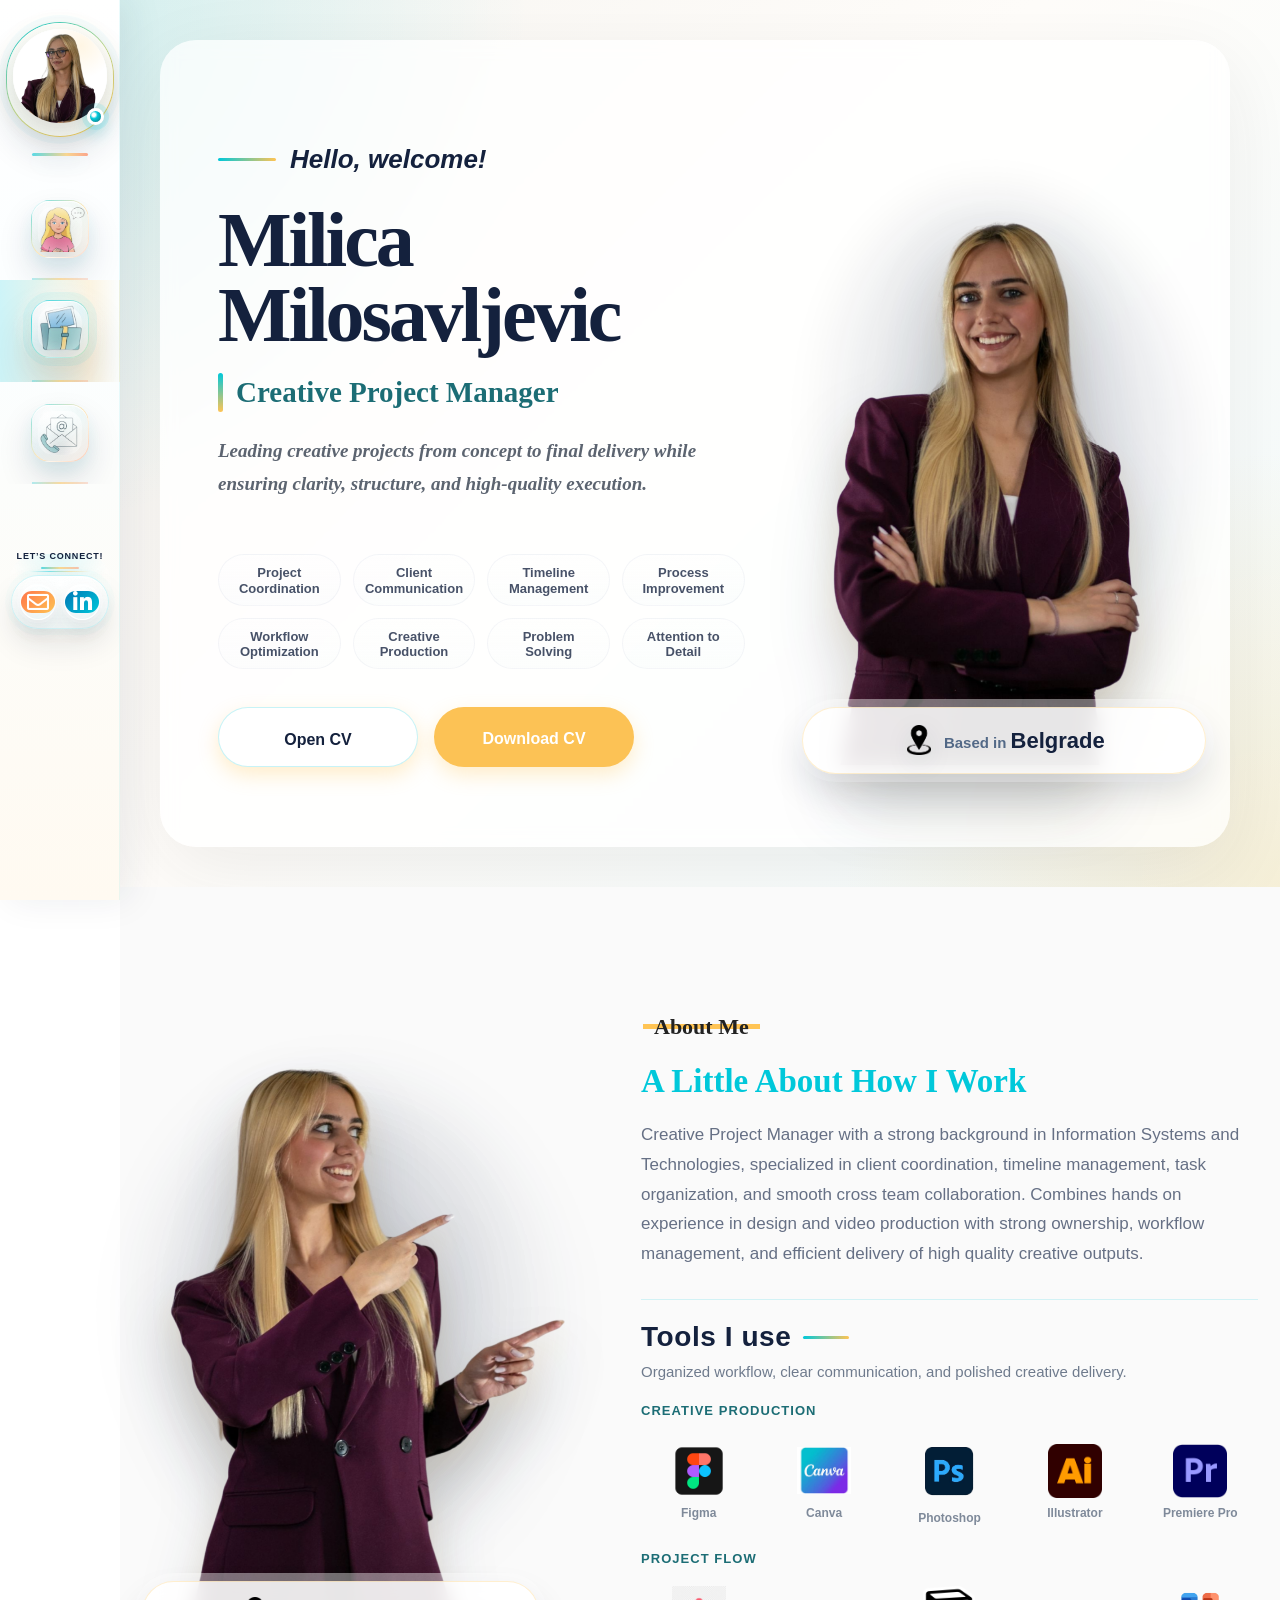
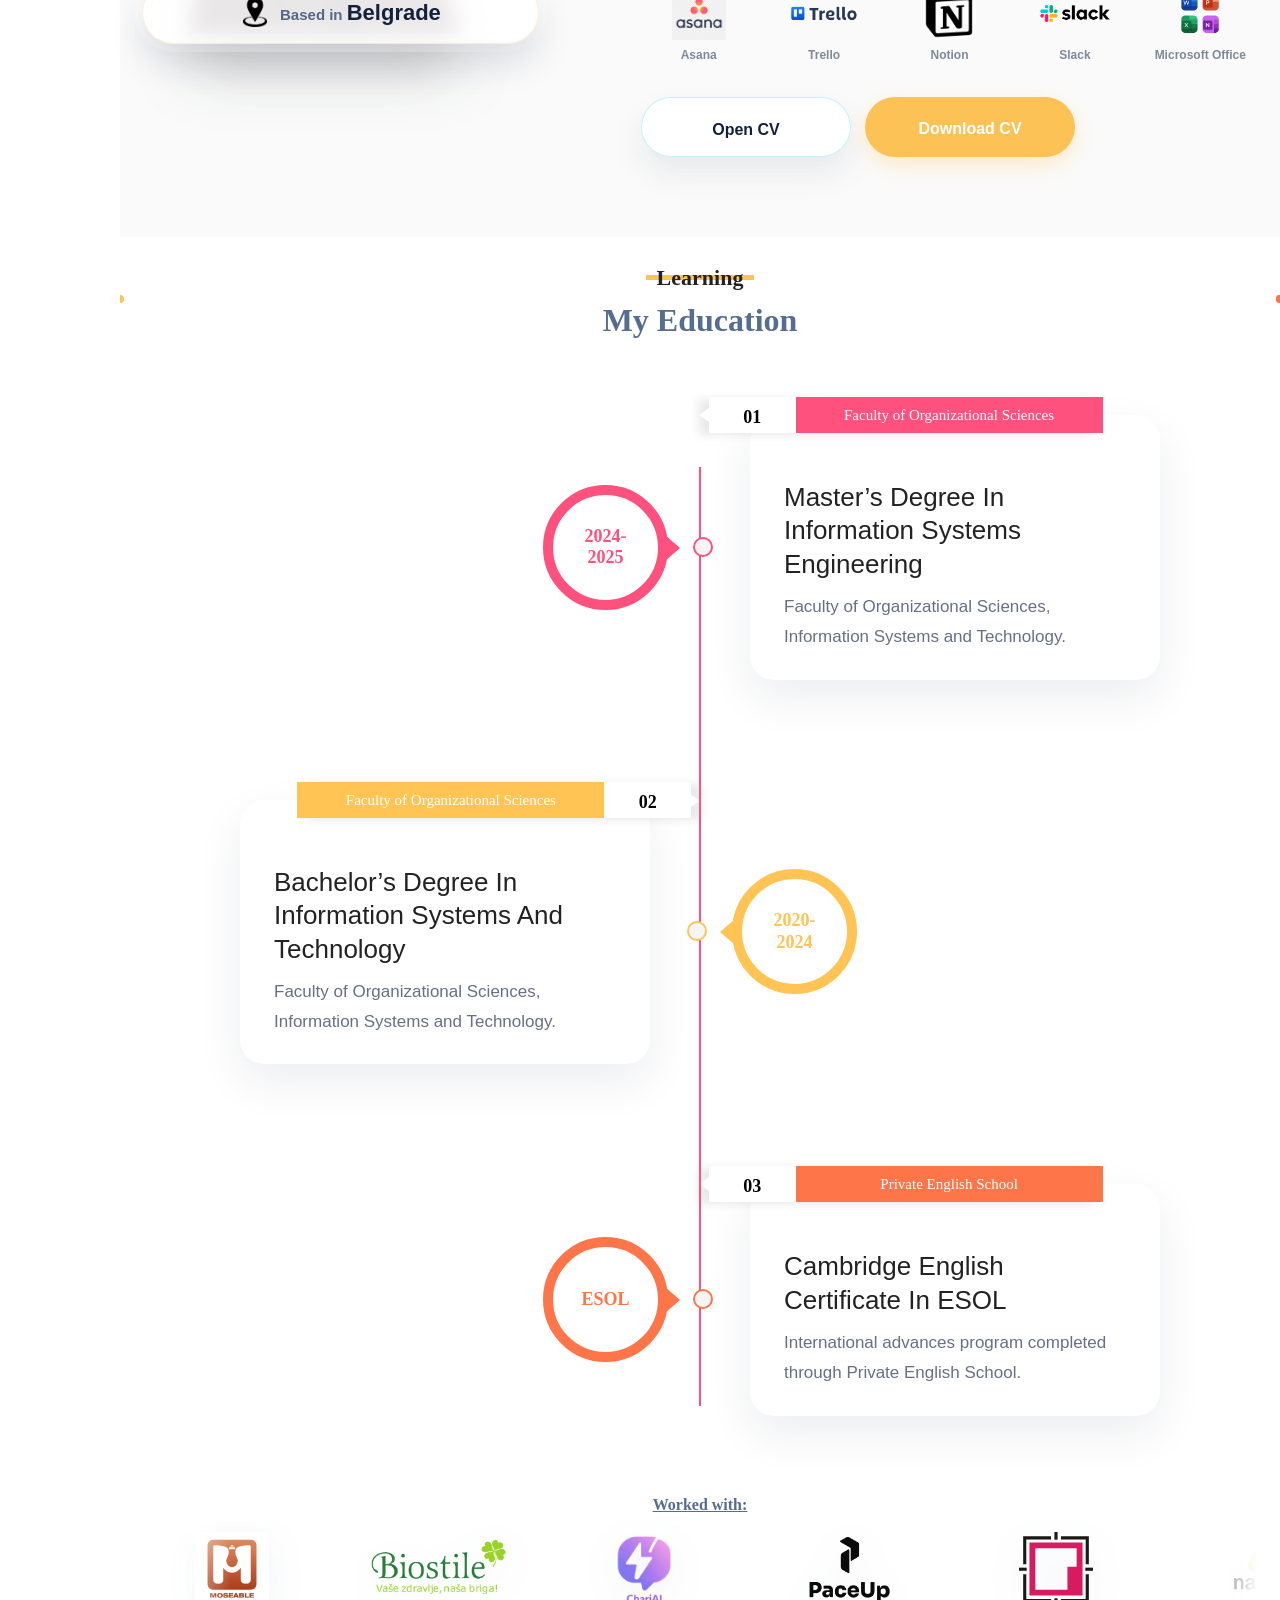
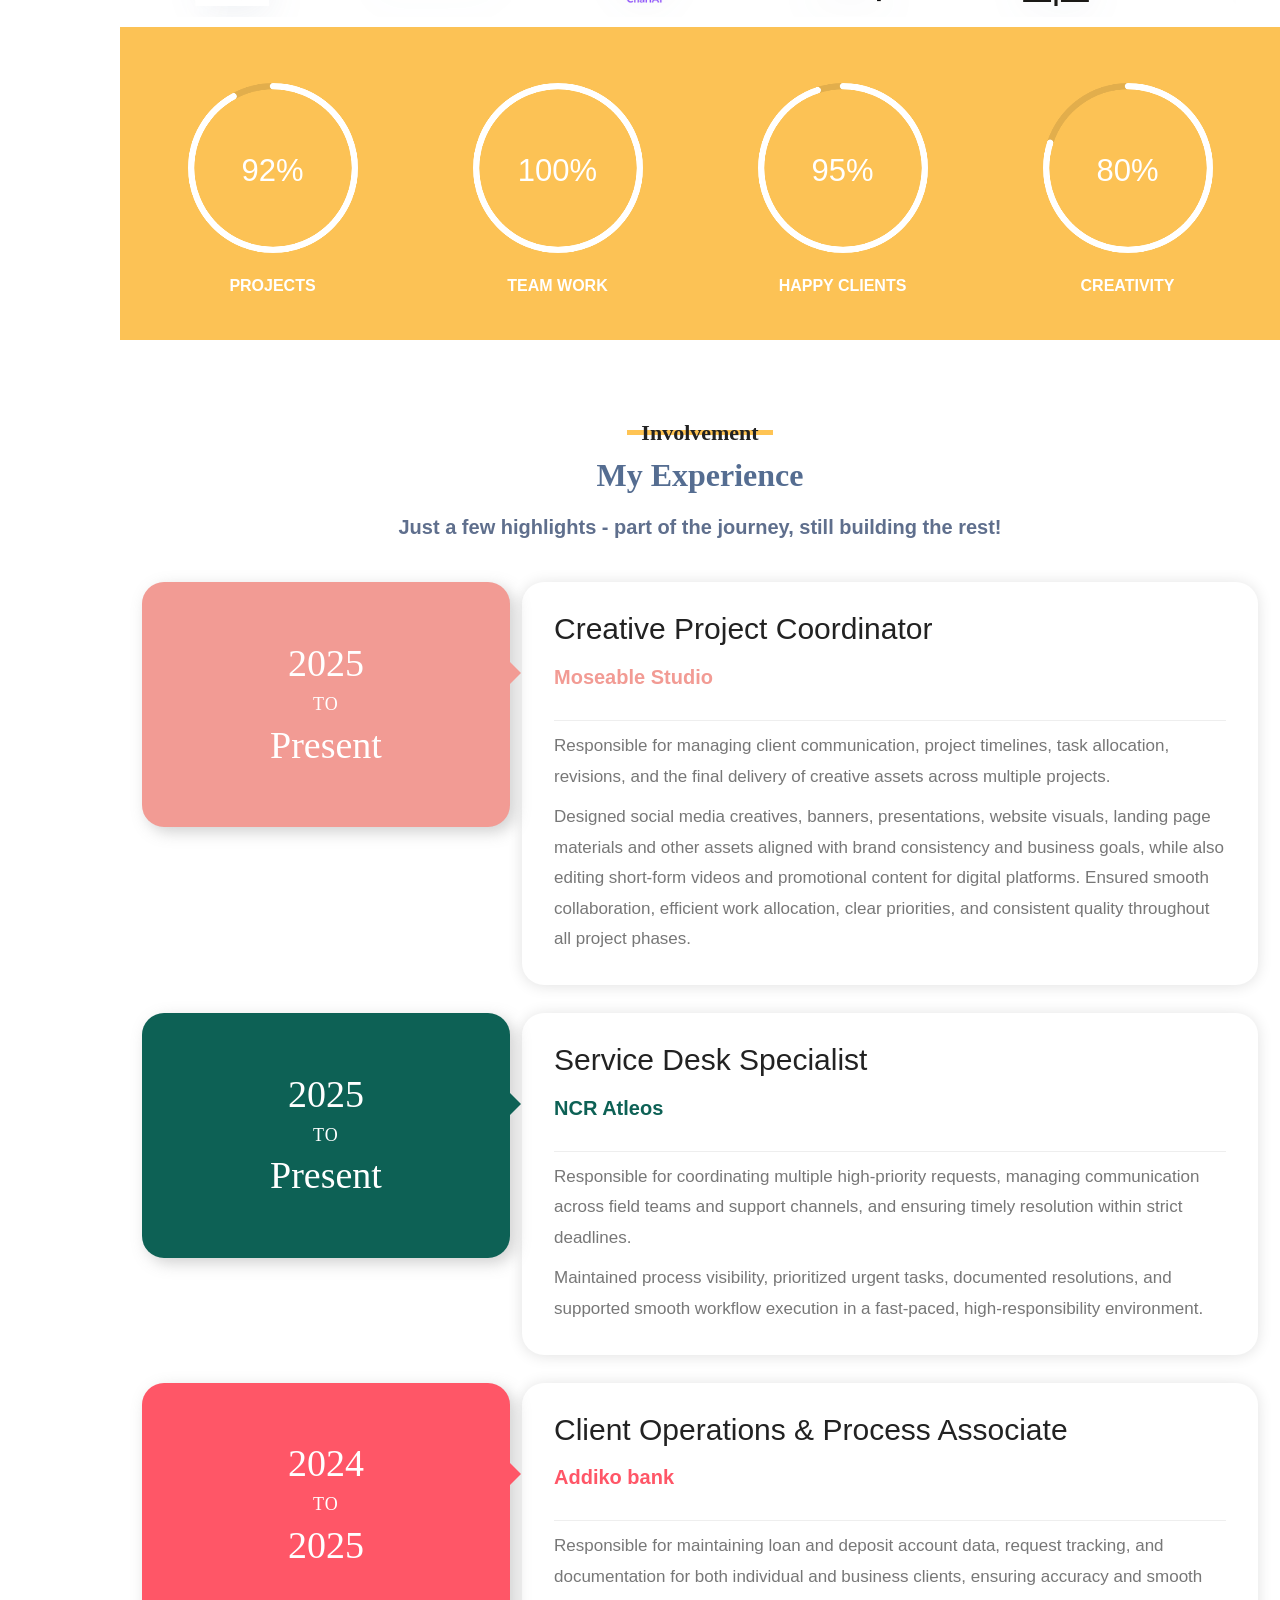
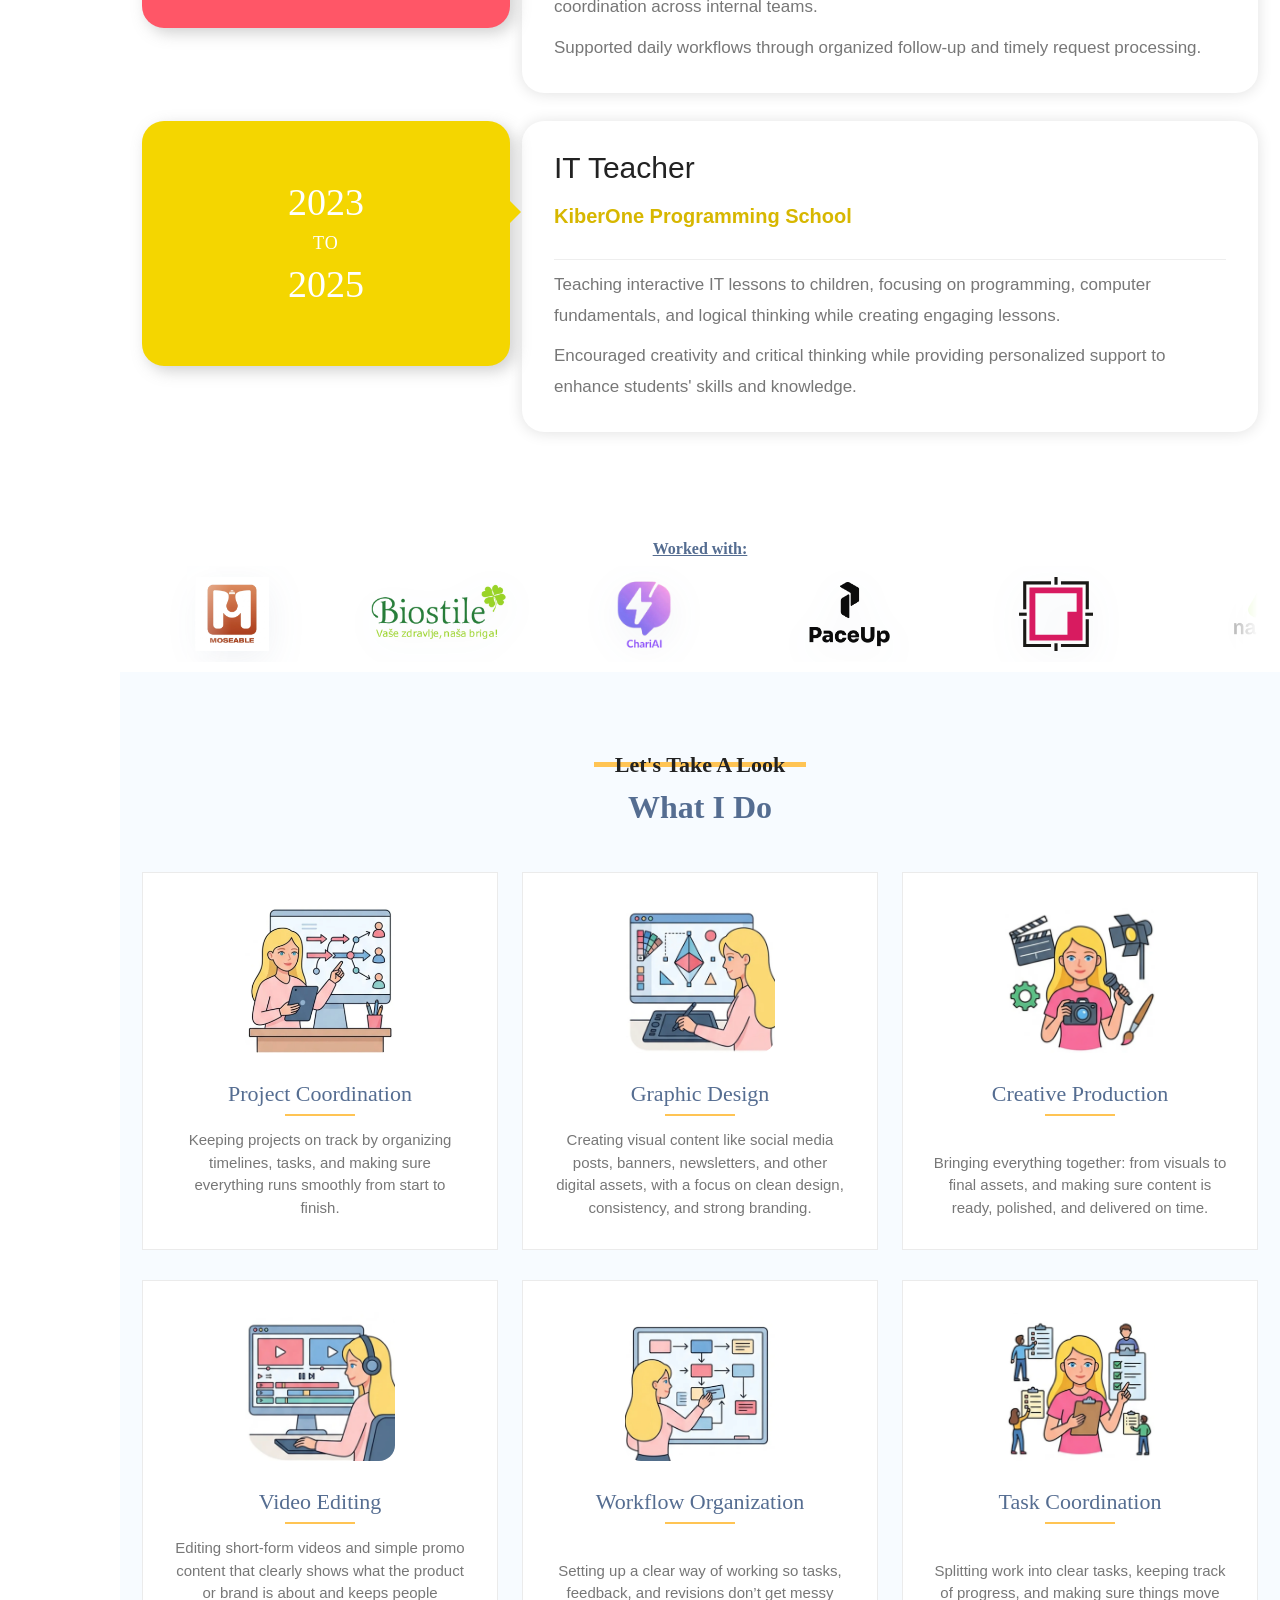
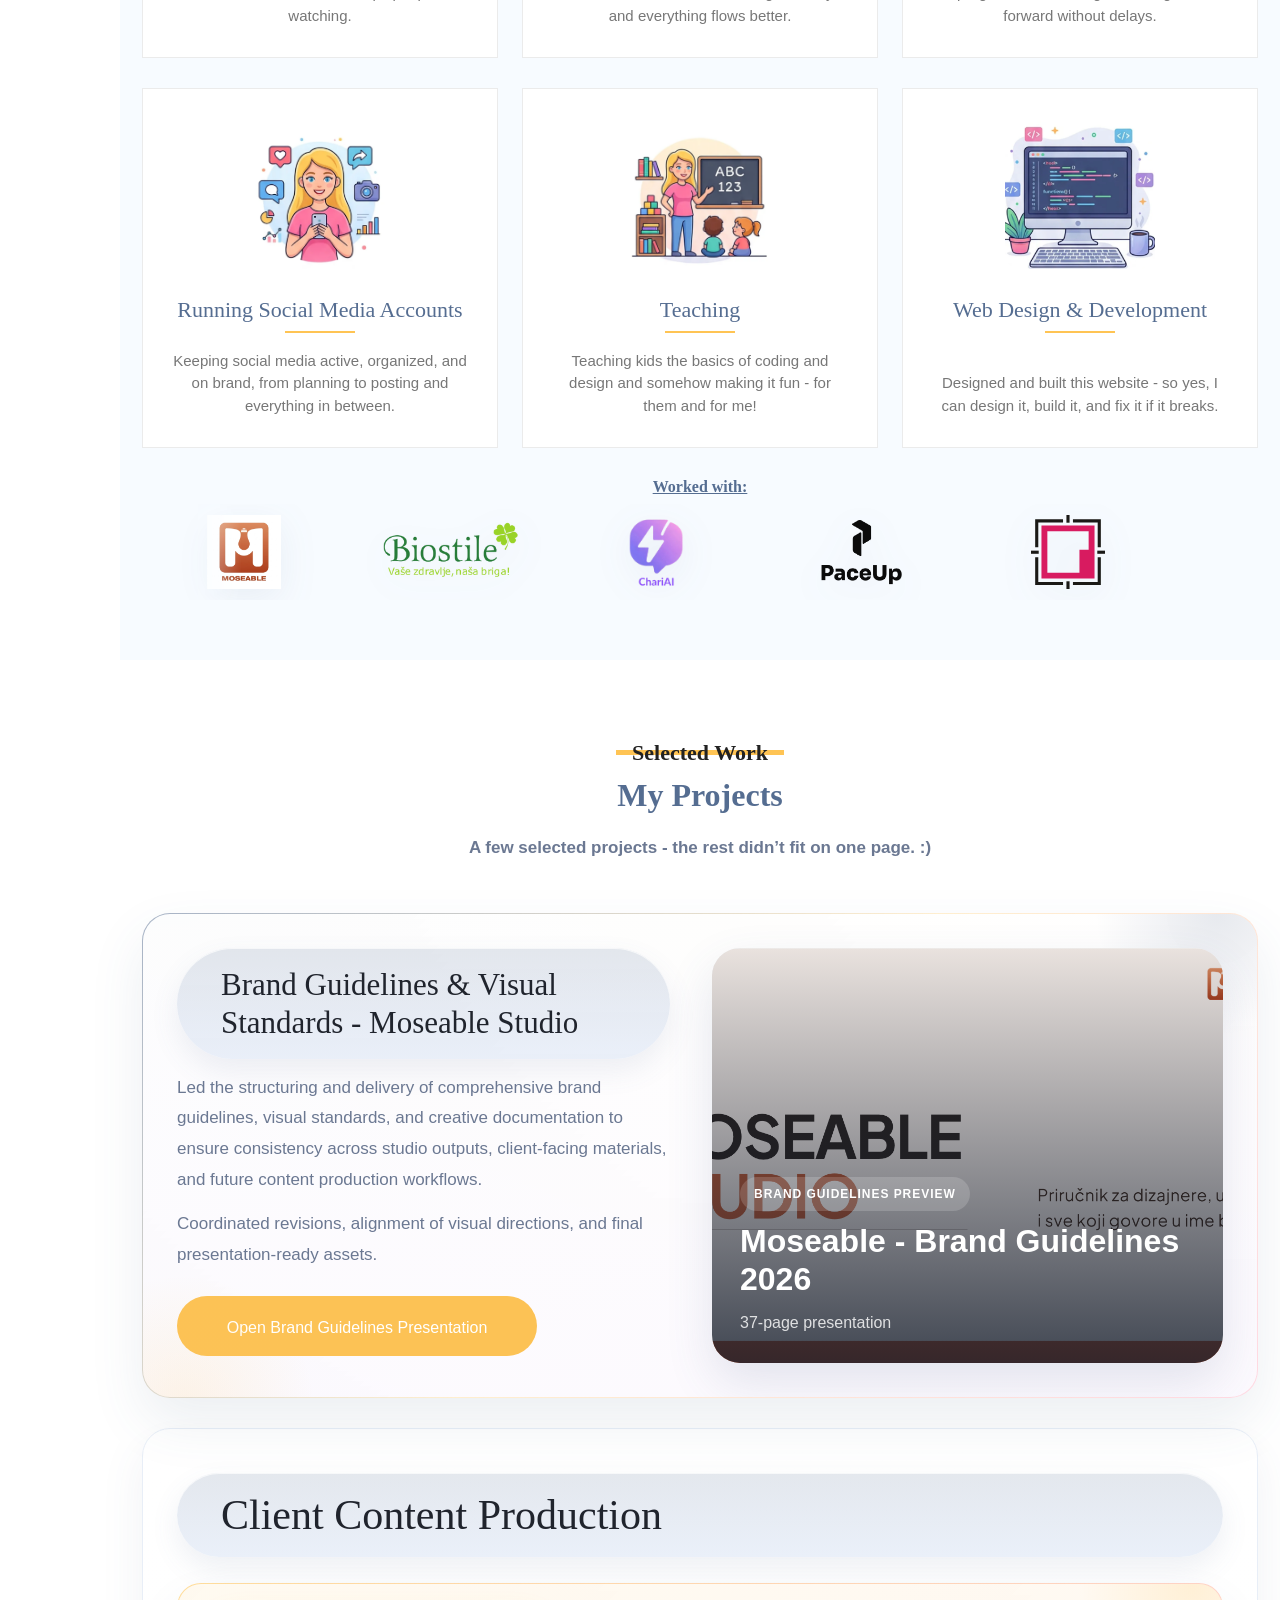
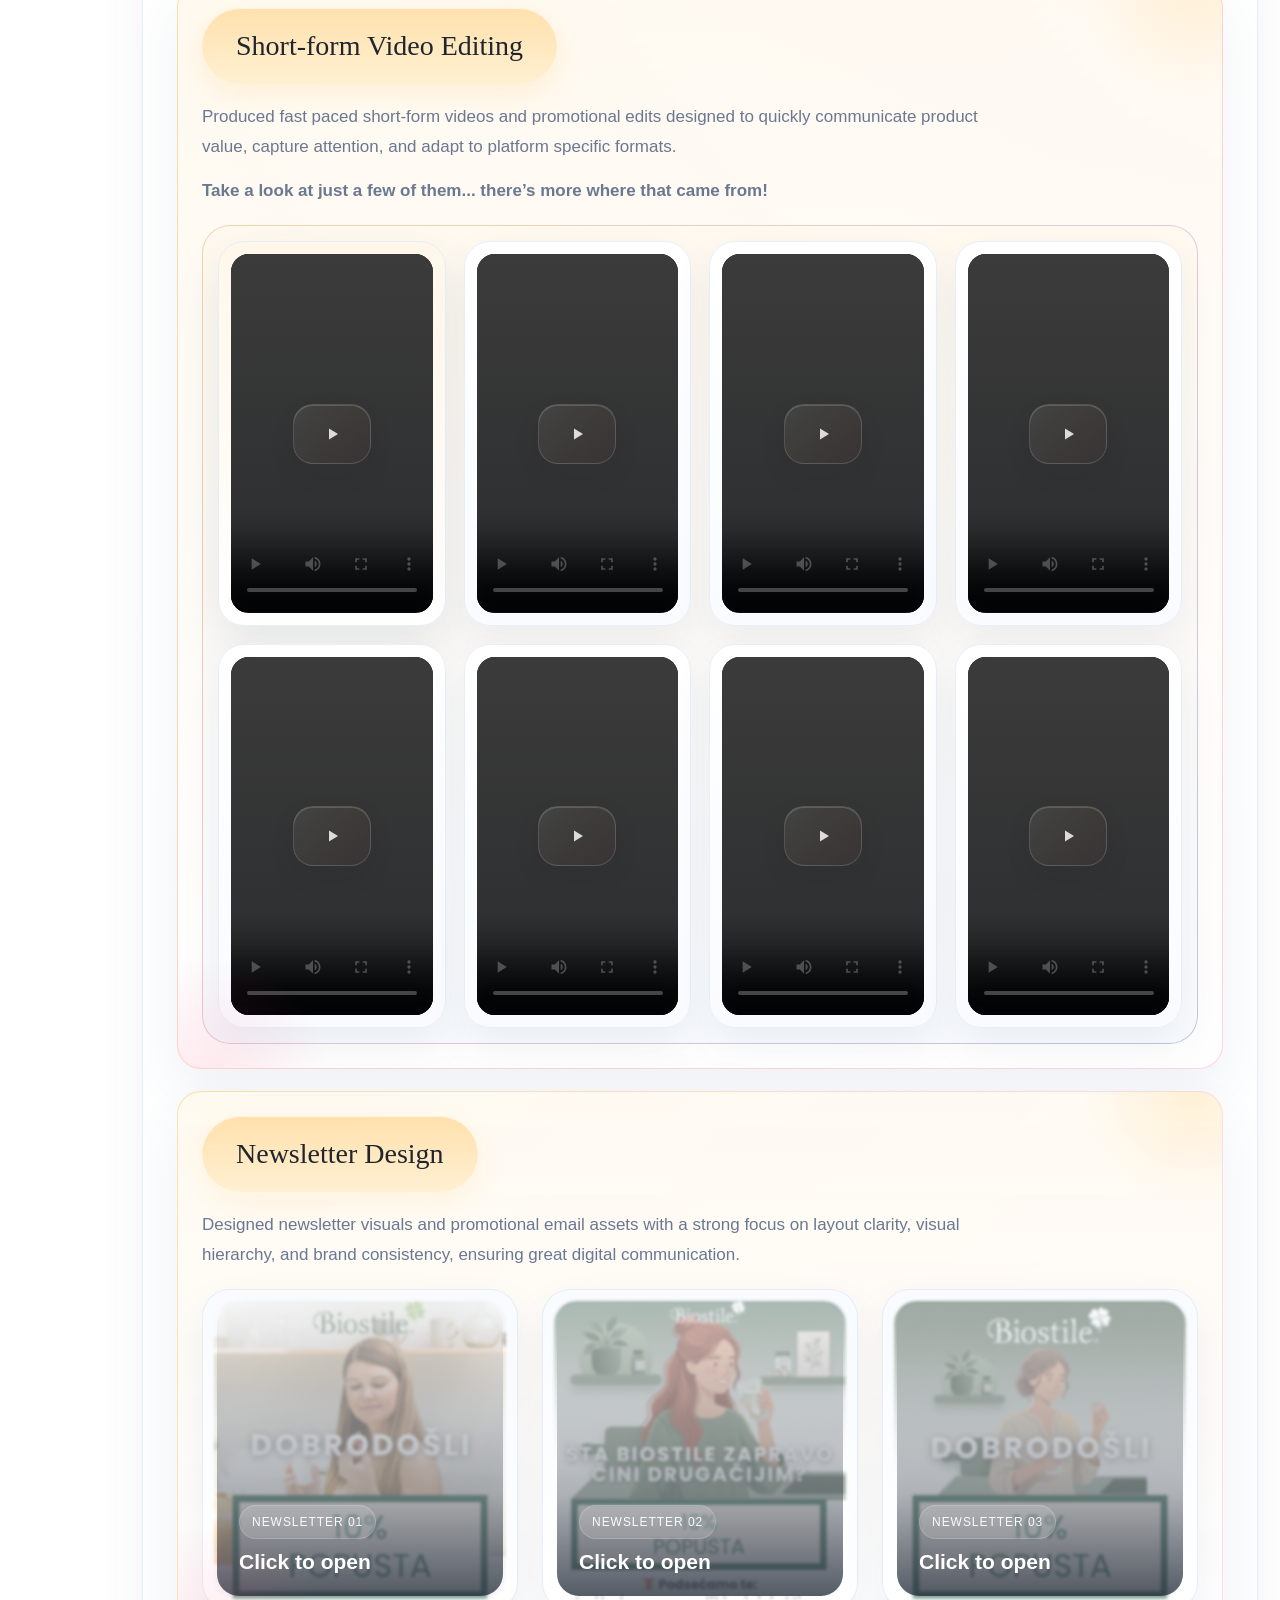
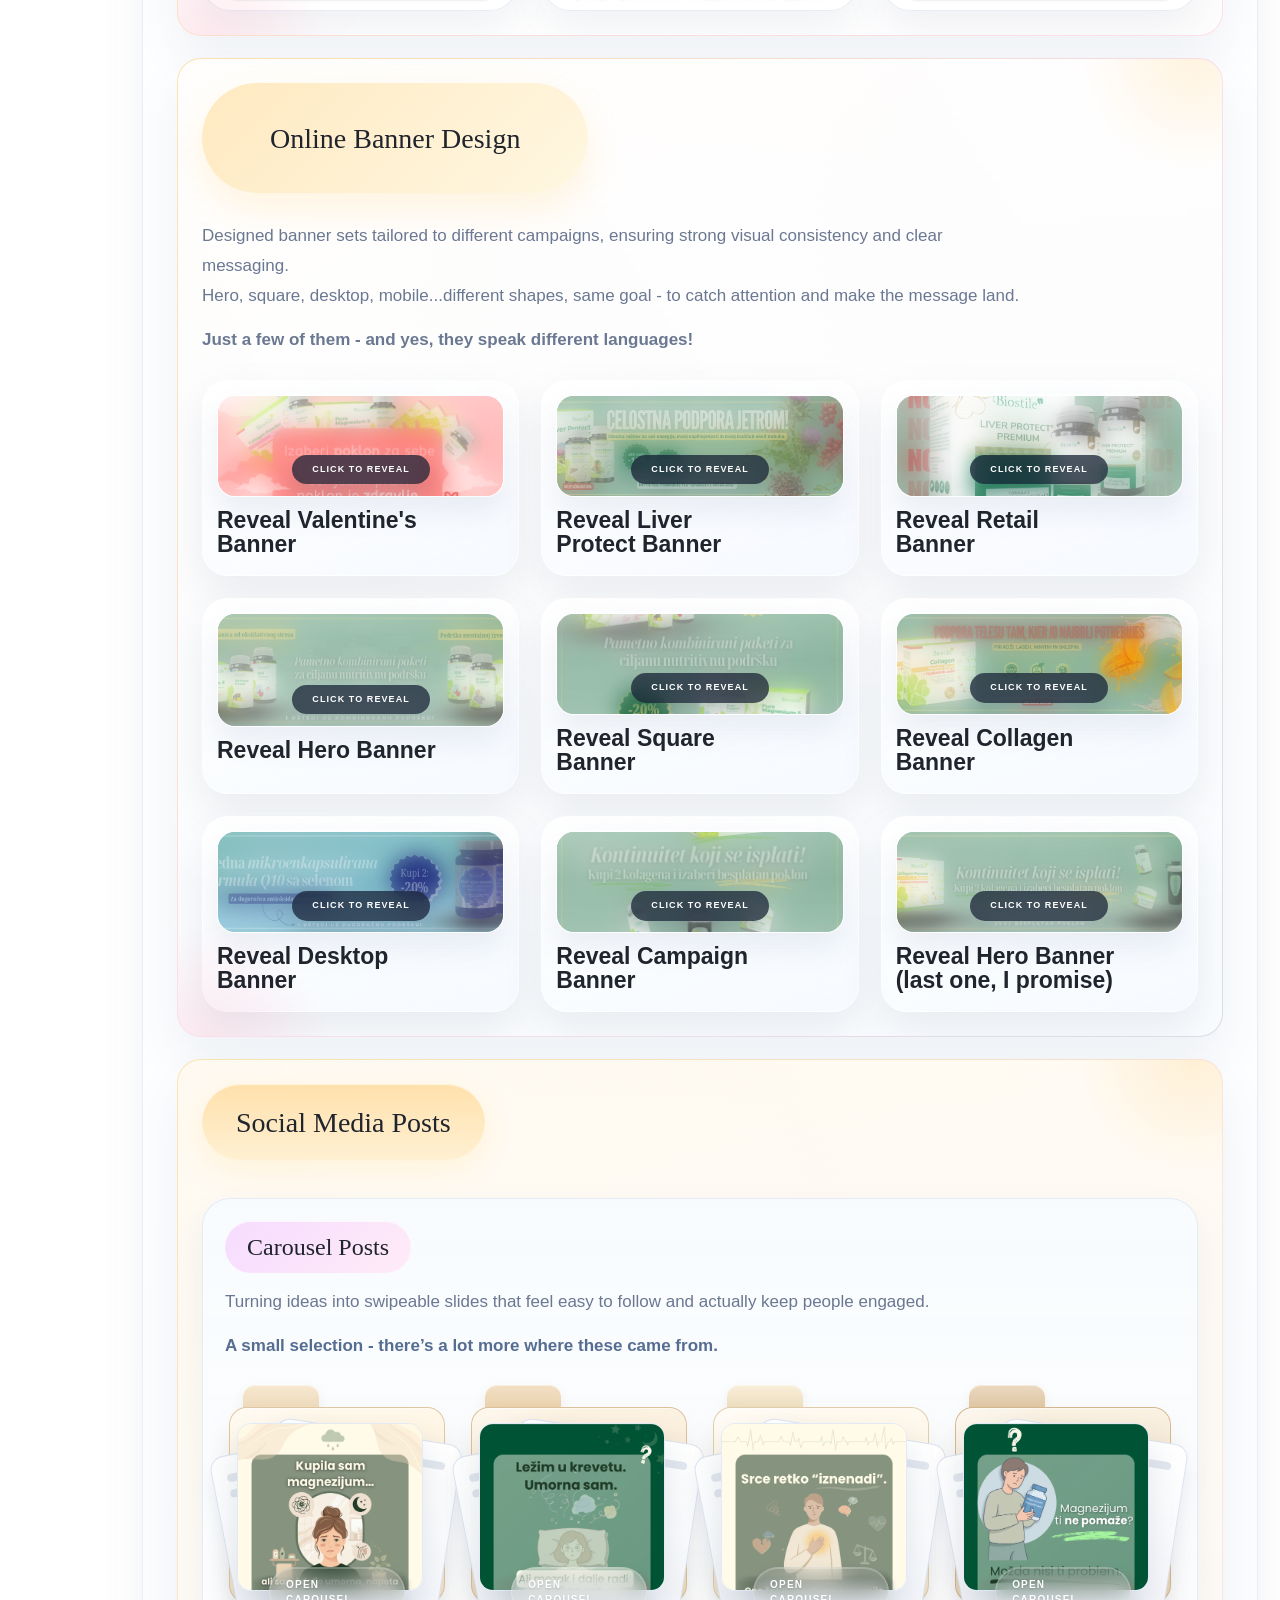
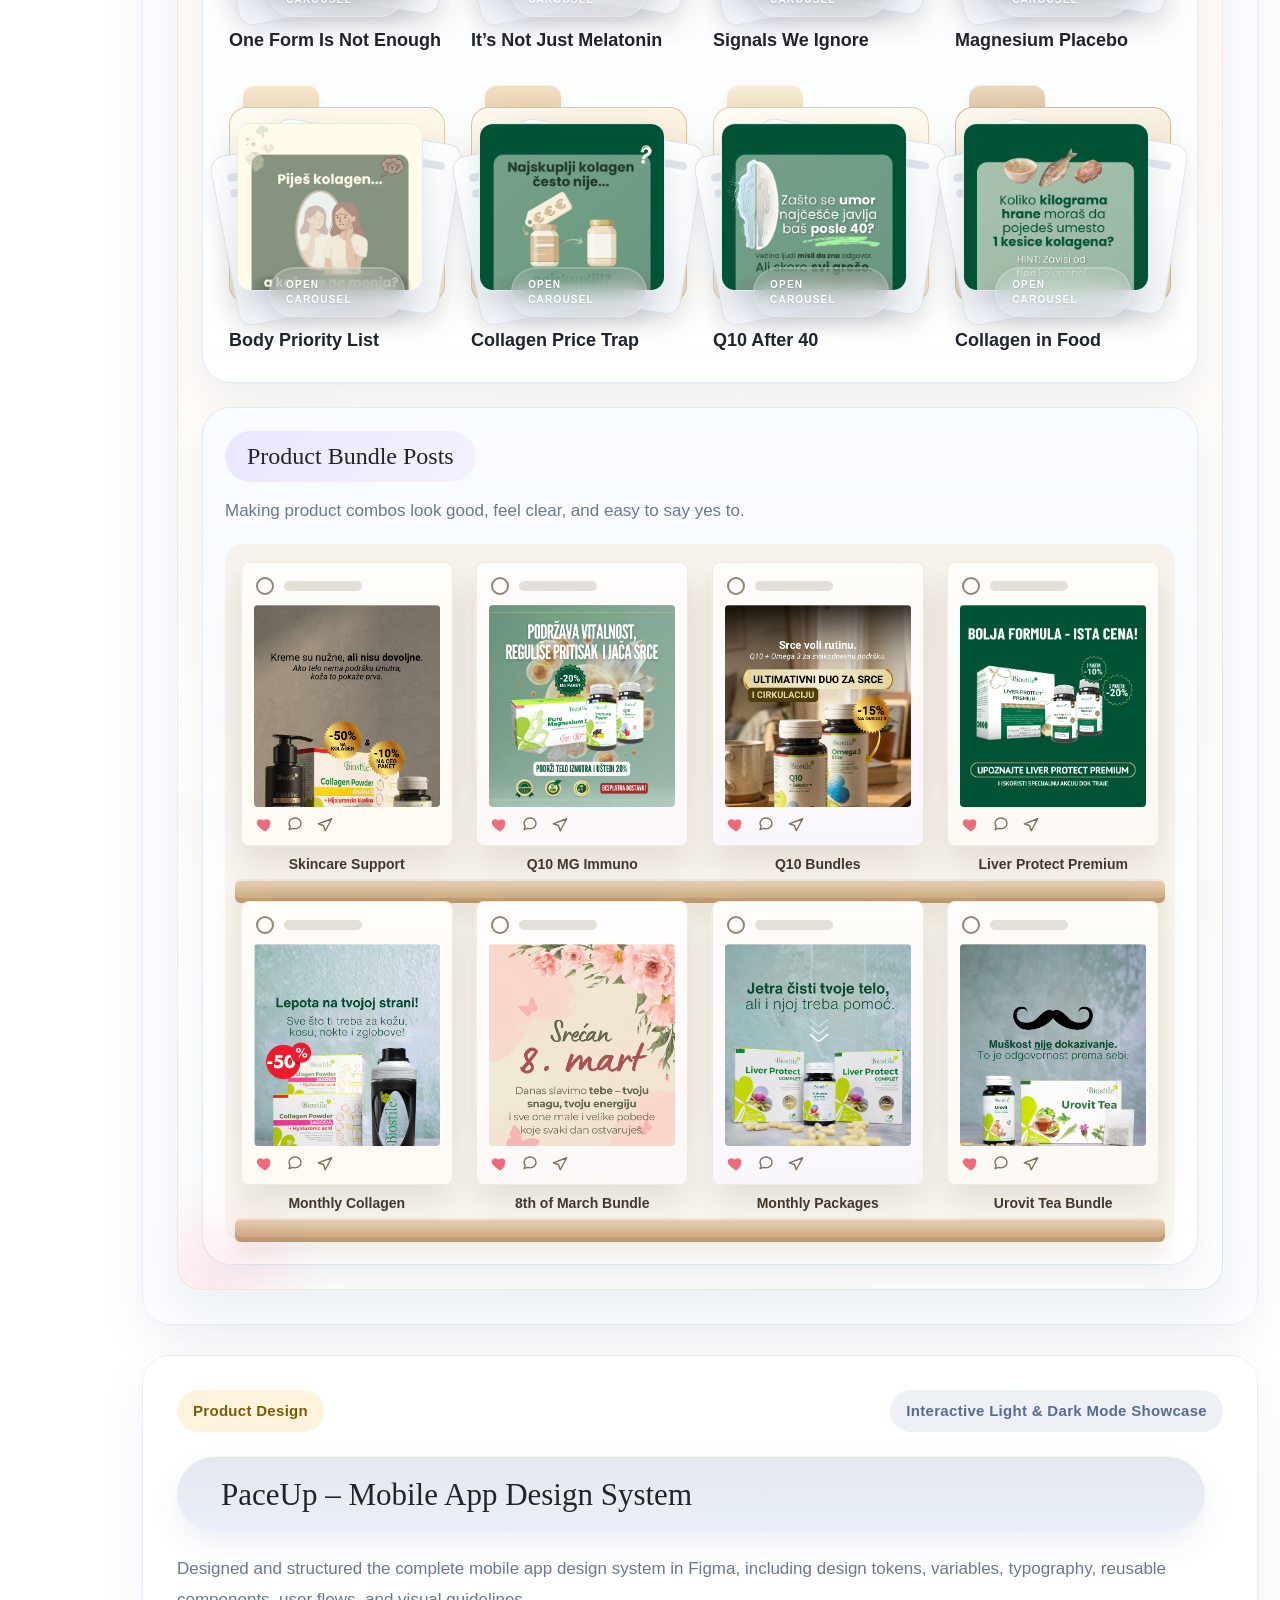
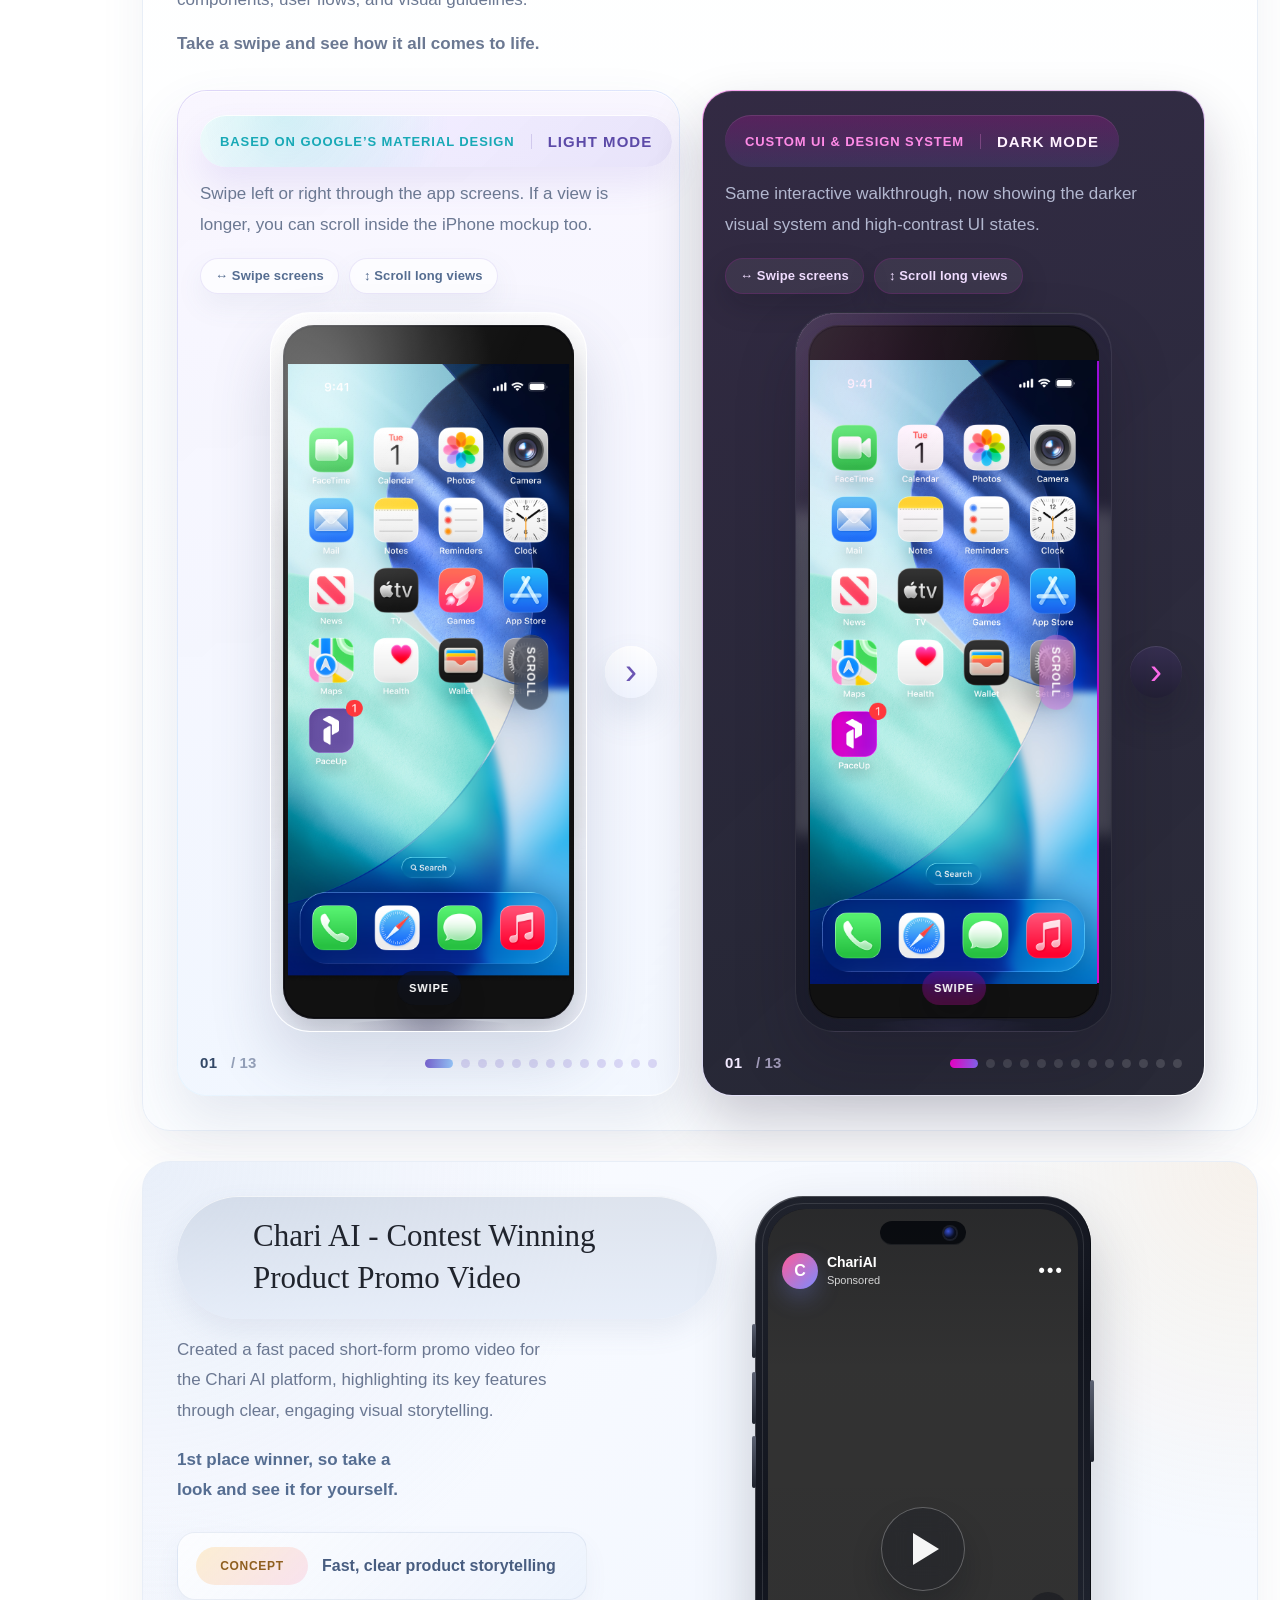
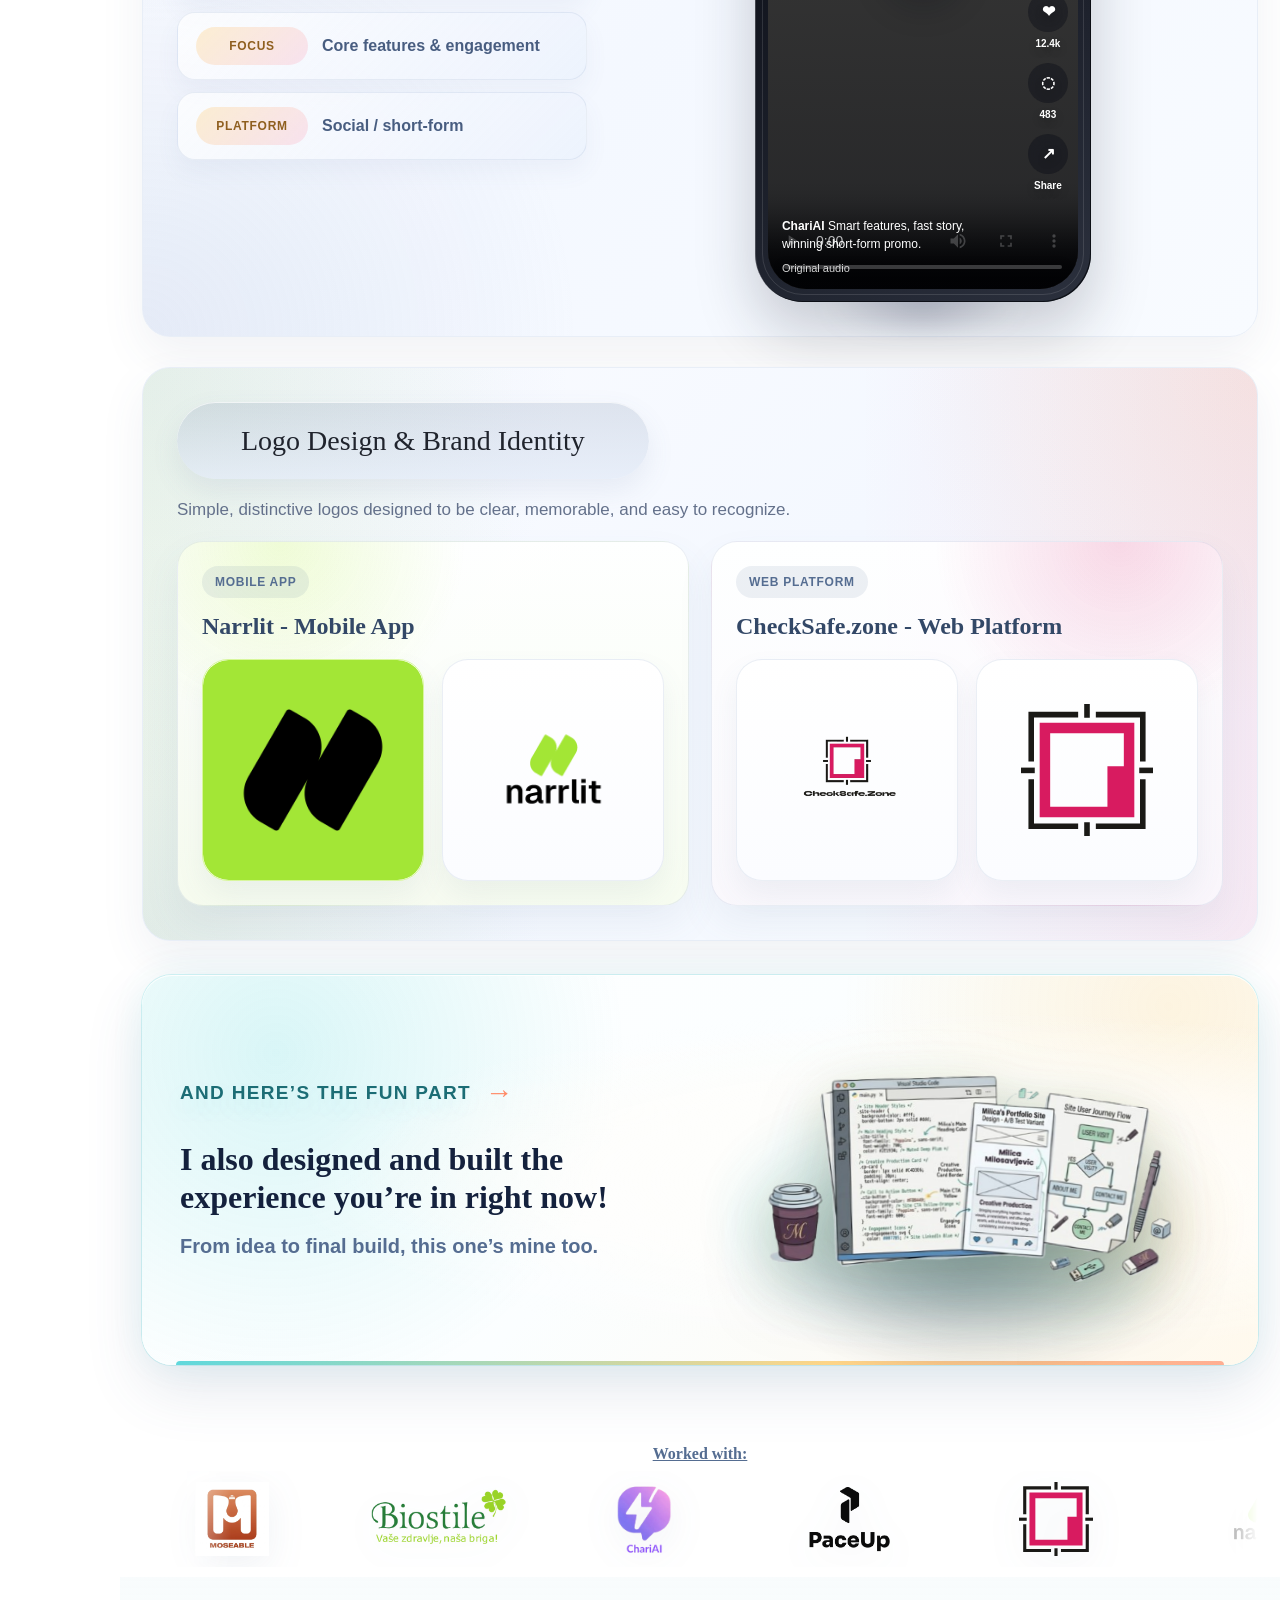
==== commit 950652d6: "Refine brand identity logo layout" ====
--- a/Main Files/html/bootstrap5/color_version-MYPORTFOLIO/index.html
+++ b/Main Files/html/bootstrap5/color_version-MYPORTFOLIO/index.html
@@ -1619,7 +1619,7 @@
 
 							<div class="project_story_card project_story_card_chari brand_identity_card">
 								<div class="project_story_main_header brand_identity_header">
-									<h3 class="moseable_title_badge project_story_title_badge"><span class="chari_title_line">Logo Design &amp;</span><span class="chari_title_line">Brand Identity</span></h3>
+									<h3 class="moseable_title_badge project_story_title_badge">Logo Design &amp; Brand Identity</h3>
 									<p>Simple, distinctive logos designed to be clear, memorable, and easy to recognize.</p>
 								</div>
 								<div class="brand_identity_grid">
--- a/Main Files/html/bootstrap5/color_version-MYPORTFOLIO/assets/css/style.css
+++ b/Main Files/html/bootstrap5/color_version-MYPORTFOLIO/assets/css/style.css
@@ -2796,11 +2796,14 @@
 }
 
 .brand_identity_card .project_story_title_badge {
-    width: 100%;
-    max-width: 680px;
+    display: inline-flex;
+    width: auto;
+    max-width: 100%;
     min-height: auto;
-    padding: 22px 58px;
+    padding: 22px 64px;
     margin-bottom: 16px;
+    white-space: nowrap;
+    line-height: 1.18;
 }
 
 .brand_identity_header p {
@@ -2869,67 +2872,77 @@
 
 .brand_logo_showcase {
     display: grid;
-    grid-template-columns: minmax(132px, 0.85fr) minmax(0, 1.15fr);
-    gap: 14px;
+    grid-template-columns: repeat(2, minmax(0, 1fr));
+    gap: 18px;
     align-items: stretch;
     flex: 1;
 }
 
 .brand_logo_tile {
-    min-height: 190px;
-    border-radius: 22px;
+    min-height: 214px;
+    border-radius: 26px;
     display: flex;
     align-items: center;
     justify-content: center;
-    padding: 22px;
+    padding: 30px;
     overflow: hidden;
-    border: 1px solid rgba(145, 164, 198, 0.16);
-    background: rgba(255, 255, 255, 0.78);
-    box-shadow: inset 0 1px 0 rgba(255, 255, 255, 0.76);
+    border: 1px solid rgba(145, 164, 198, 0.18);
+    background:
+        linear-gradient(180deg, #ffffff 0%, #fbfcff 100%);
+    box-shadow:
+        inset 0 1px 0 rgba(255, 255, 255, 0.86),
+        0 14px 28px rgba(85, 109, 145, 0.08);
 }
 
 .brand_logo_tile img {
     display: block;
-    max-width: 100%;
-    max-height: 132px;
+    width: 100%;
+    max-width: 190px;
+    height: 132px;
     object-fit: contain;
 }
 
 .brand_logo_tile_mark {
-    aspect-ratio: 1 / 1;
-    min-height: 0;
+    aspect-ratio: auto;
+    min-height: 214px;
 }
 
 .brand_logo_tile_narrlit_mark {
-    background: #acee26;
+    padding: 0;
+    border-color: rgba(172, 238, 38, 0.42);
+    background: transparent;
 }
 
 .brand_logo_tile_narrlit_mark img {
-    width: 78%;
-    max-height: none;
-    border-radius: 0;
+    max-width: none;
+    width: 100%;
+    height: 100%;
+    border-radius: 26px;
+    object-fit: cover;
 }
 
 .brand_logo_tile_wordmark img {
-    width: min(100%, 210px);
+    max-width: 190px;
 }
 
 .brand_logo_tile_checksafe_mark {
-    background: #0b0d12;
+    background:
+        linear-gradient(180deg, #ffffff 0%, #fbfcff 100%);
 }
 
 .brand_logo_tile_checksafe_mark img {
-    width: 86%;
-    max-height: none;
+    max-width: 190px;
+    height: 132px;
 }
 
 .brand_logo_tile_checksafe_wordmark {
-    background: #0b0d12;
+    background:
+        linear-gradient(180deg, #ffffff 0%, #fbfcff 100%);
 }
 
 .brand_logo_tile_checksafe_wordmark img {
-    width: min(100%, 240px);
-    max-height: 150px;
+    max-width: 190px;
+    height: 132px;
 }
 
 .site_build_note {
@@ -9303,7 +9316,10 @@
     }
 
     .brand_identity_card .project_story_title_badge {
+        width: 100%;
         max-width: 100%;
+        justify-content: center;
+        text-align: center;
     }
 }
 
@@ -9317,7 +9333,9 @@
     }
 
     .brand_identity_card .project_story_title_badge {
-        padding: 18px 24px;
+        padding: 18px 22px;
+        font-size: 23px;
+        white-space: normal;
     }
 
     .brand_identity_header p {
@@ -9339,10 +9357,29 @@
     }
 
     .brand_logo_tile {
-        min-height: 160px;
+        min-height: 178px;
+        padding: 24px;
     }
 
     .brand_logo_tile_mark {
-        aspect-ratio: 16 / 10;
-    }
-}
+        min-height: 178px;
+    }
+
+    .brand_logo_tile img,
+    .brand_logo_tile_wordmark img,
+    .brand_logo_tile_checksafe_mark img,
+    .brand_logo_tile_checksafe_wordmark img {
+        max-width: 176px;
+        height: 118px;
+    }
+
+    .brand_logo_tile_narrlit_mark {
+        min-height: 178px;
+        padding: 0;
+    }
+
+    .brand_logo_tile_narrlit_mark img {
+        max-width: none;
+        height: 100%;
+    }
+}
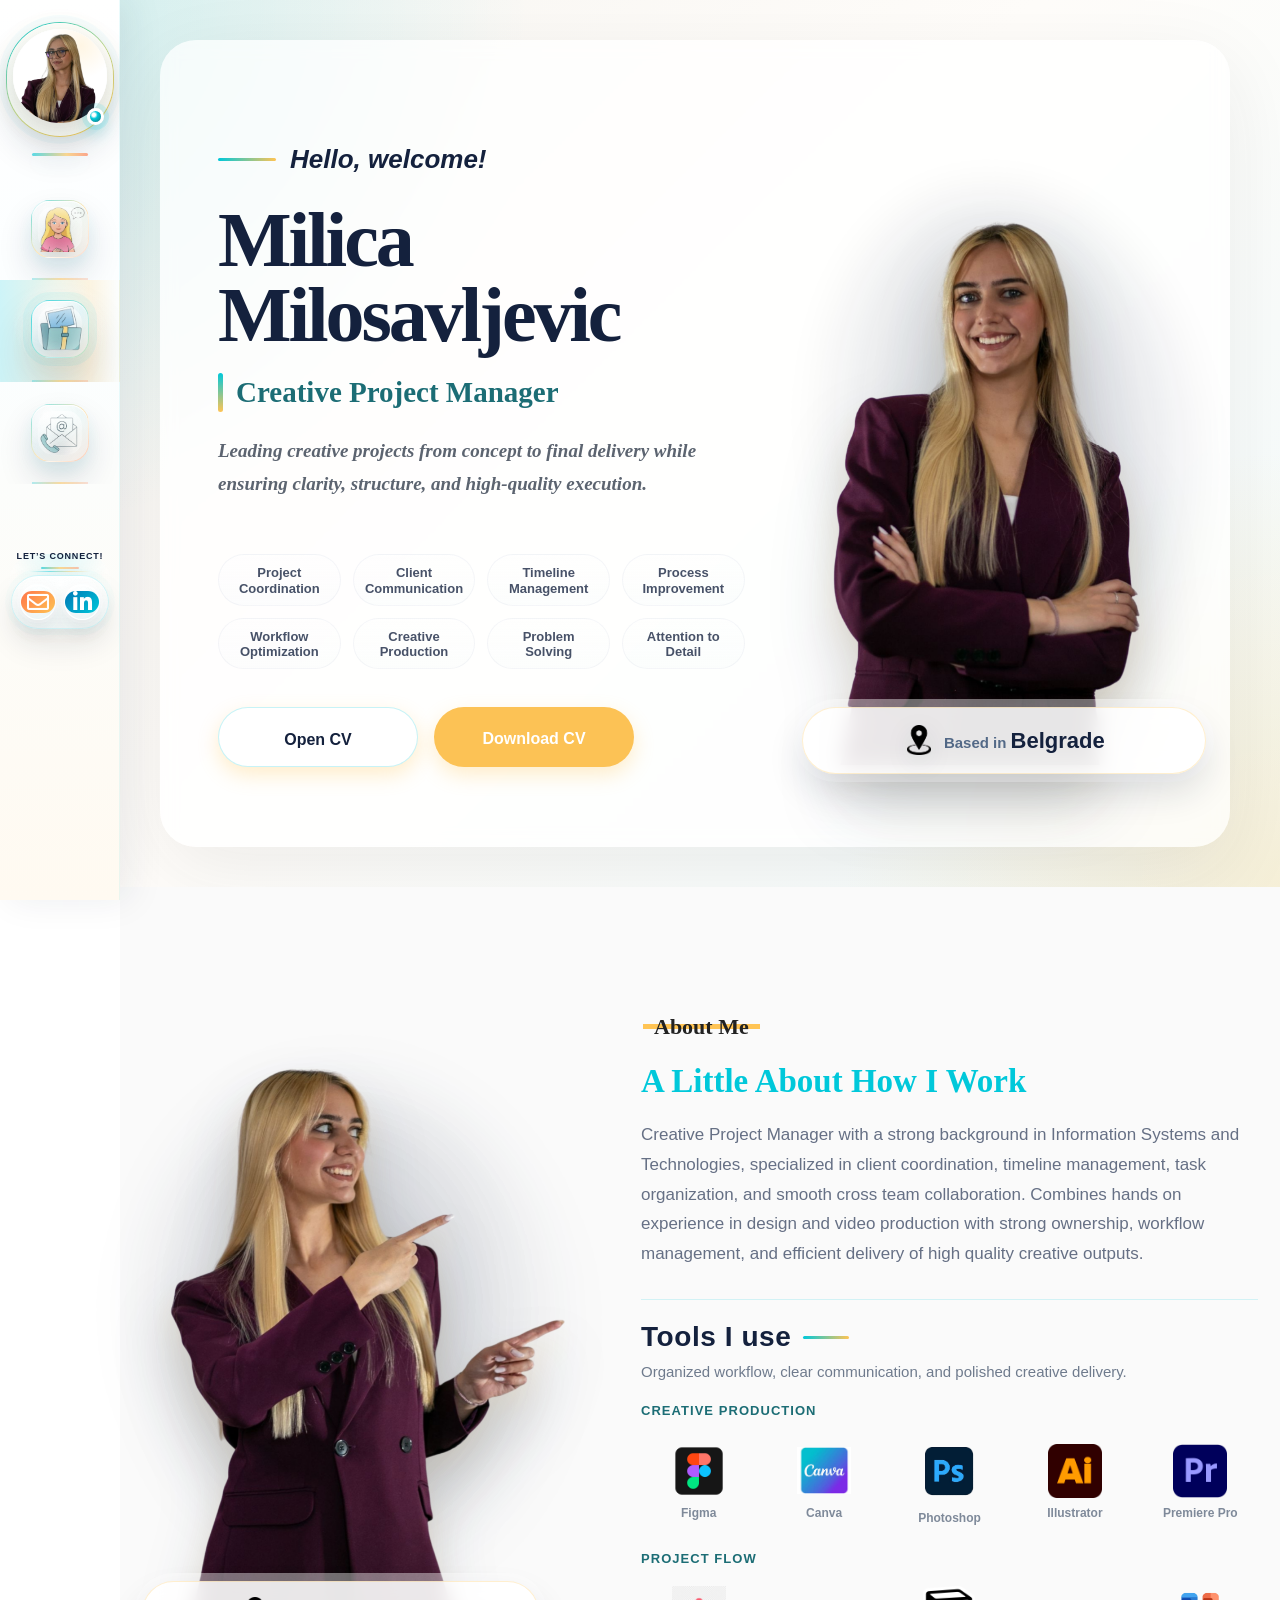
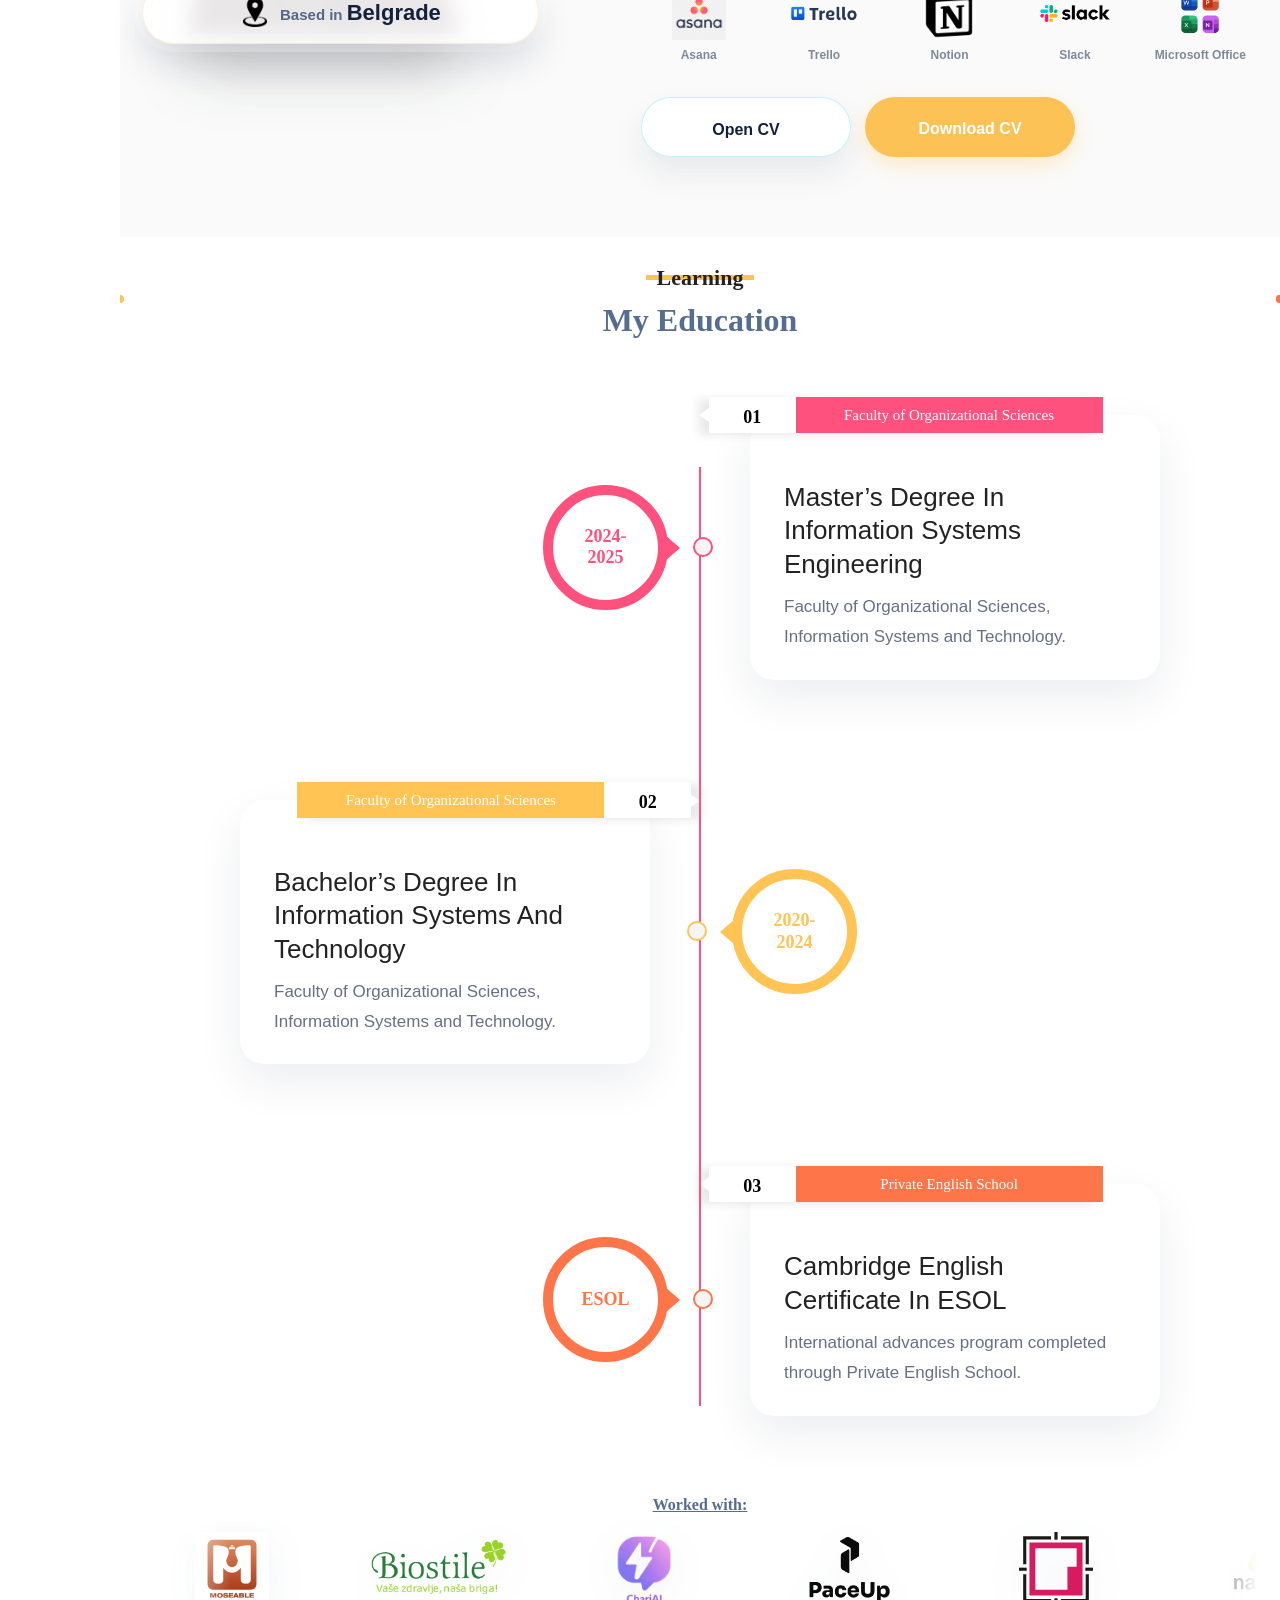
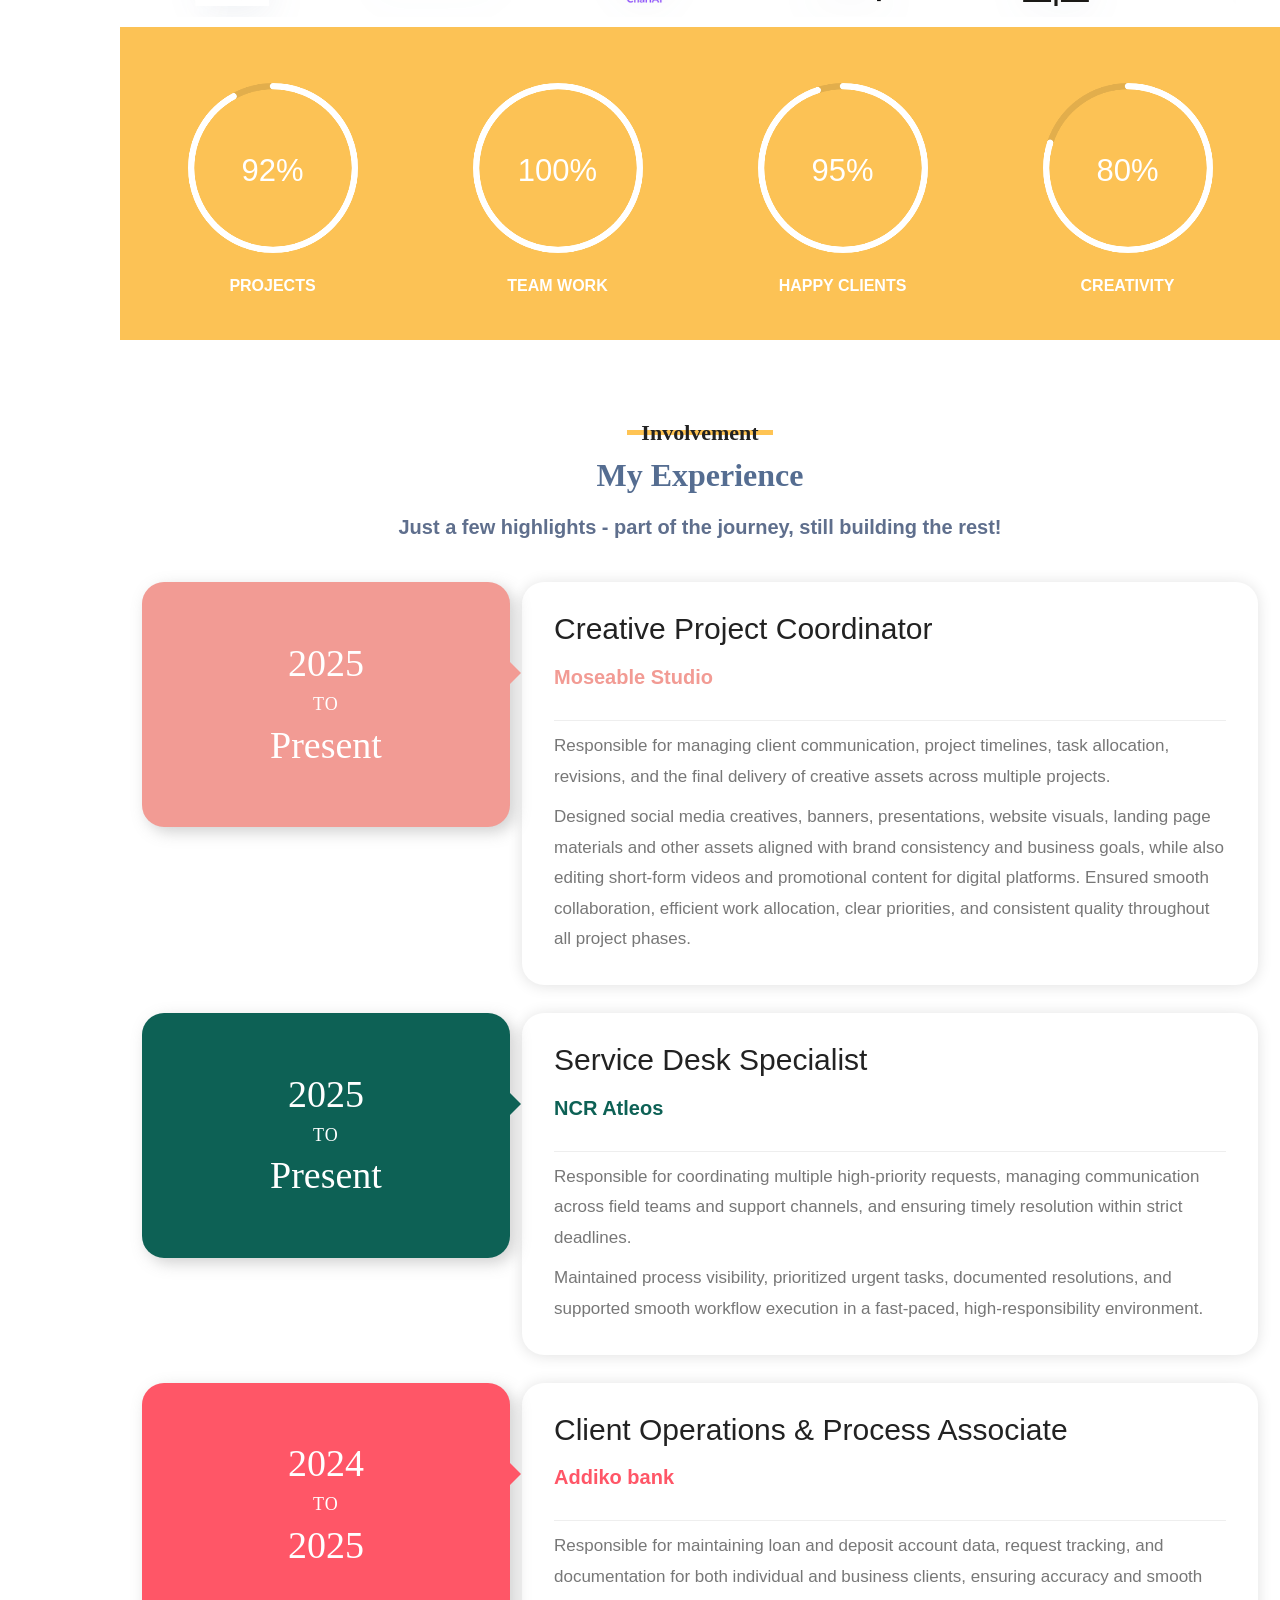
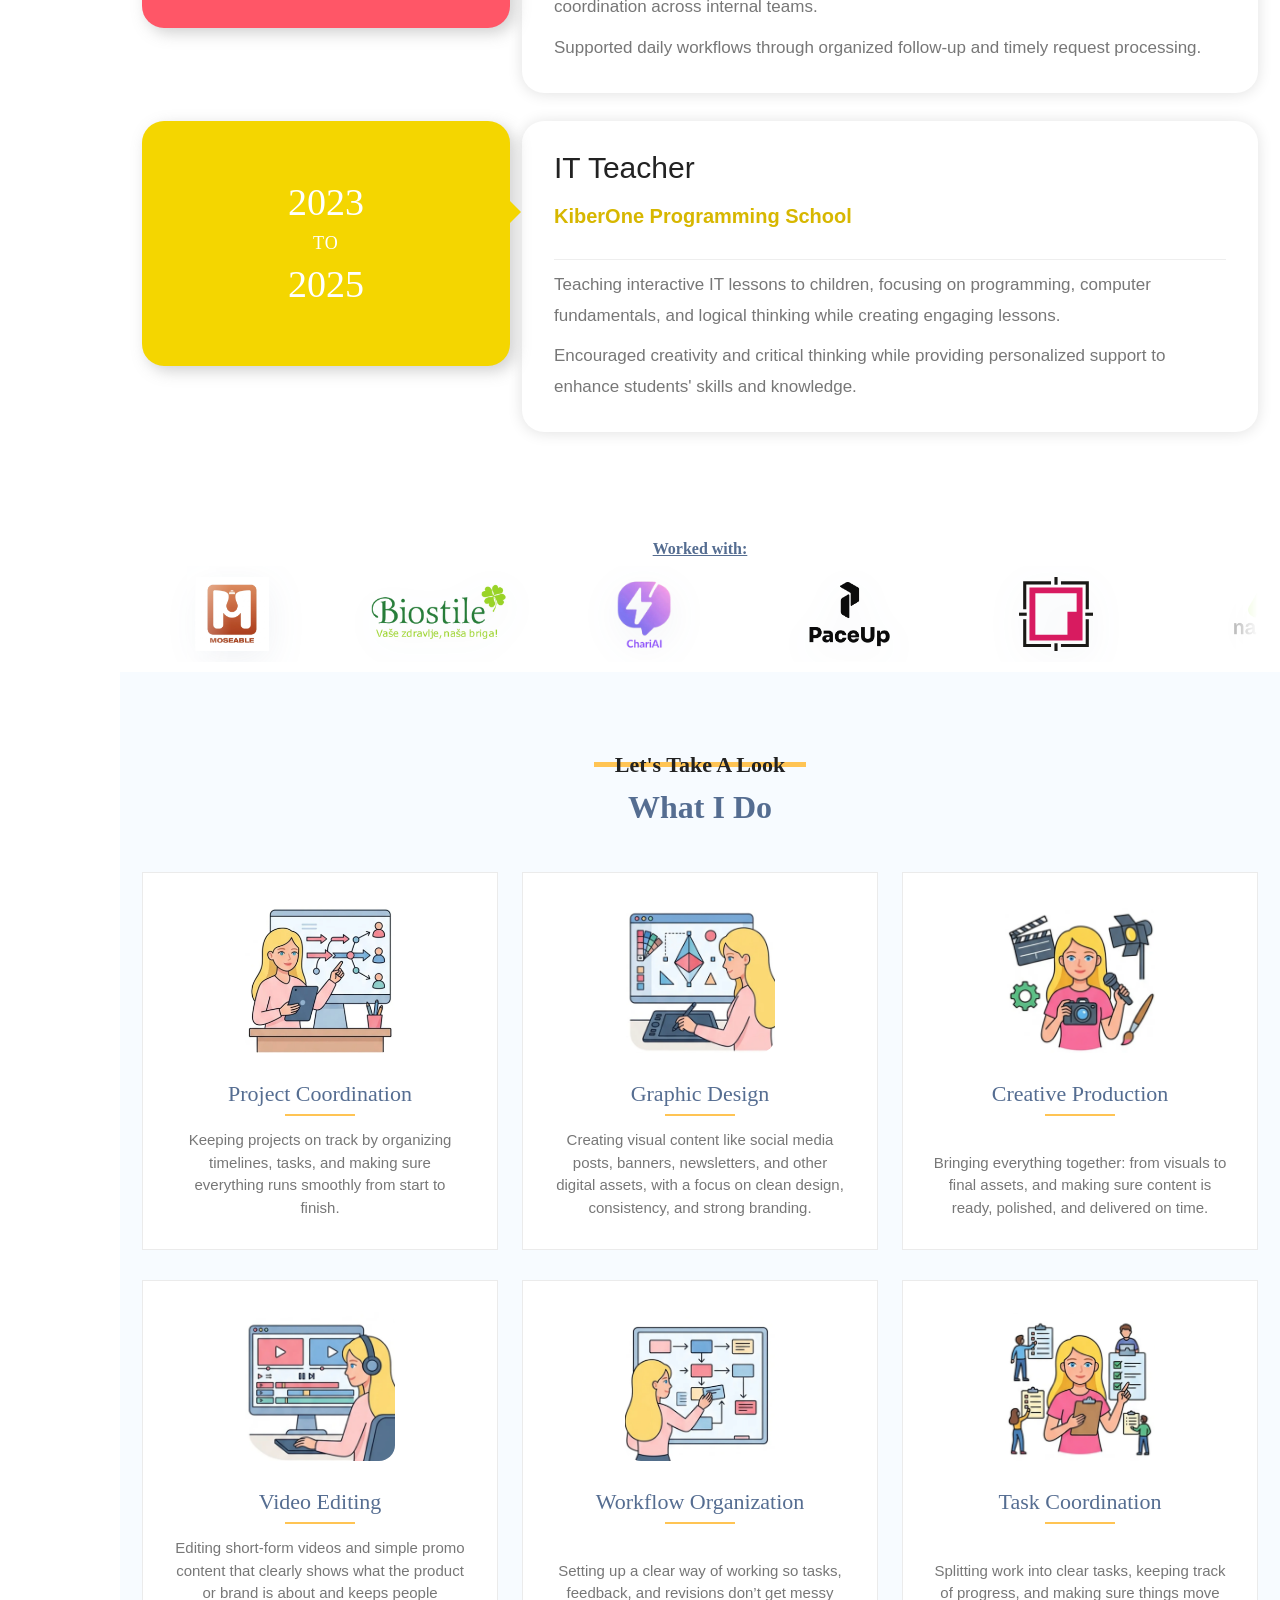
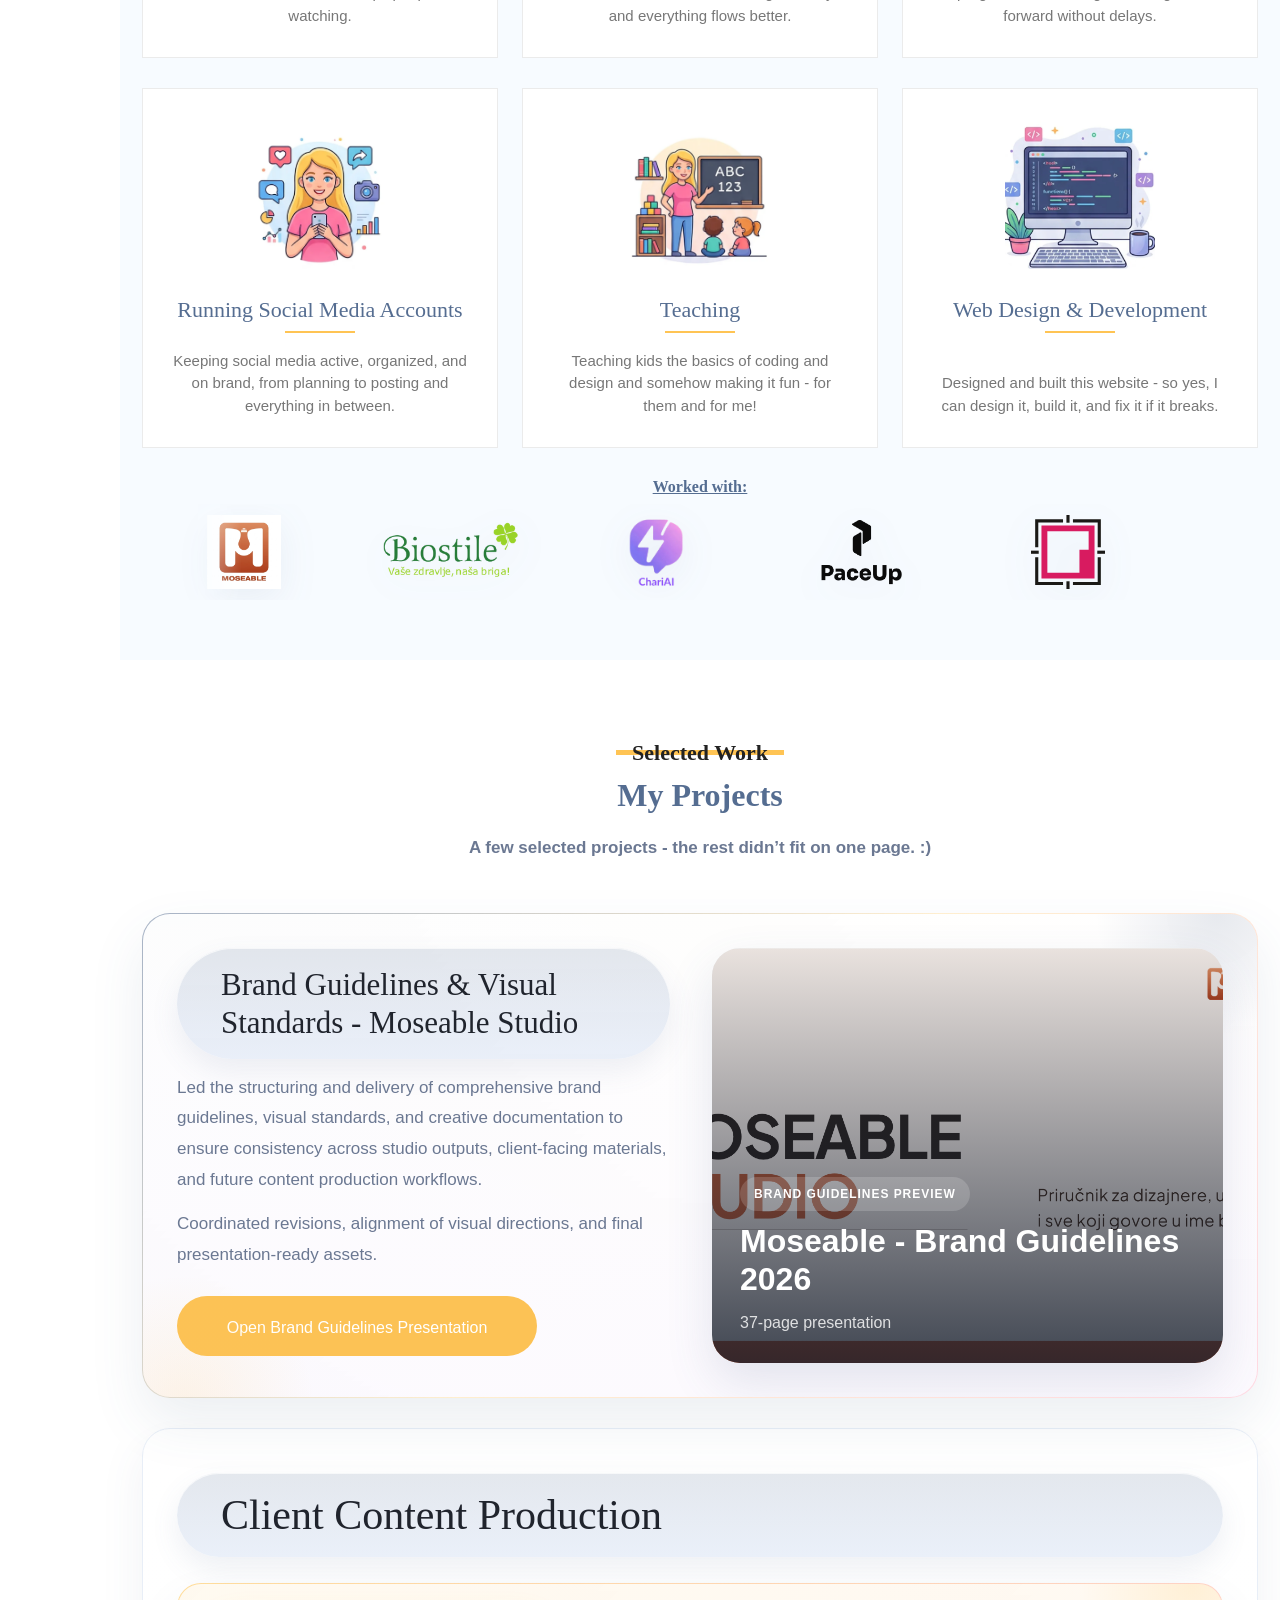
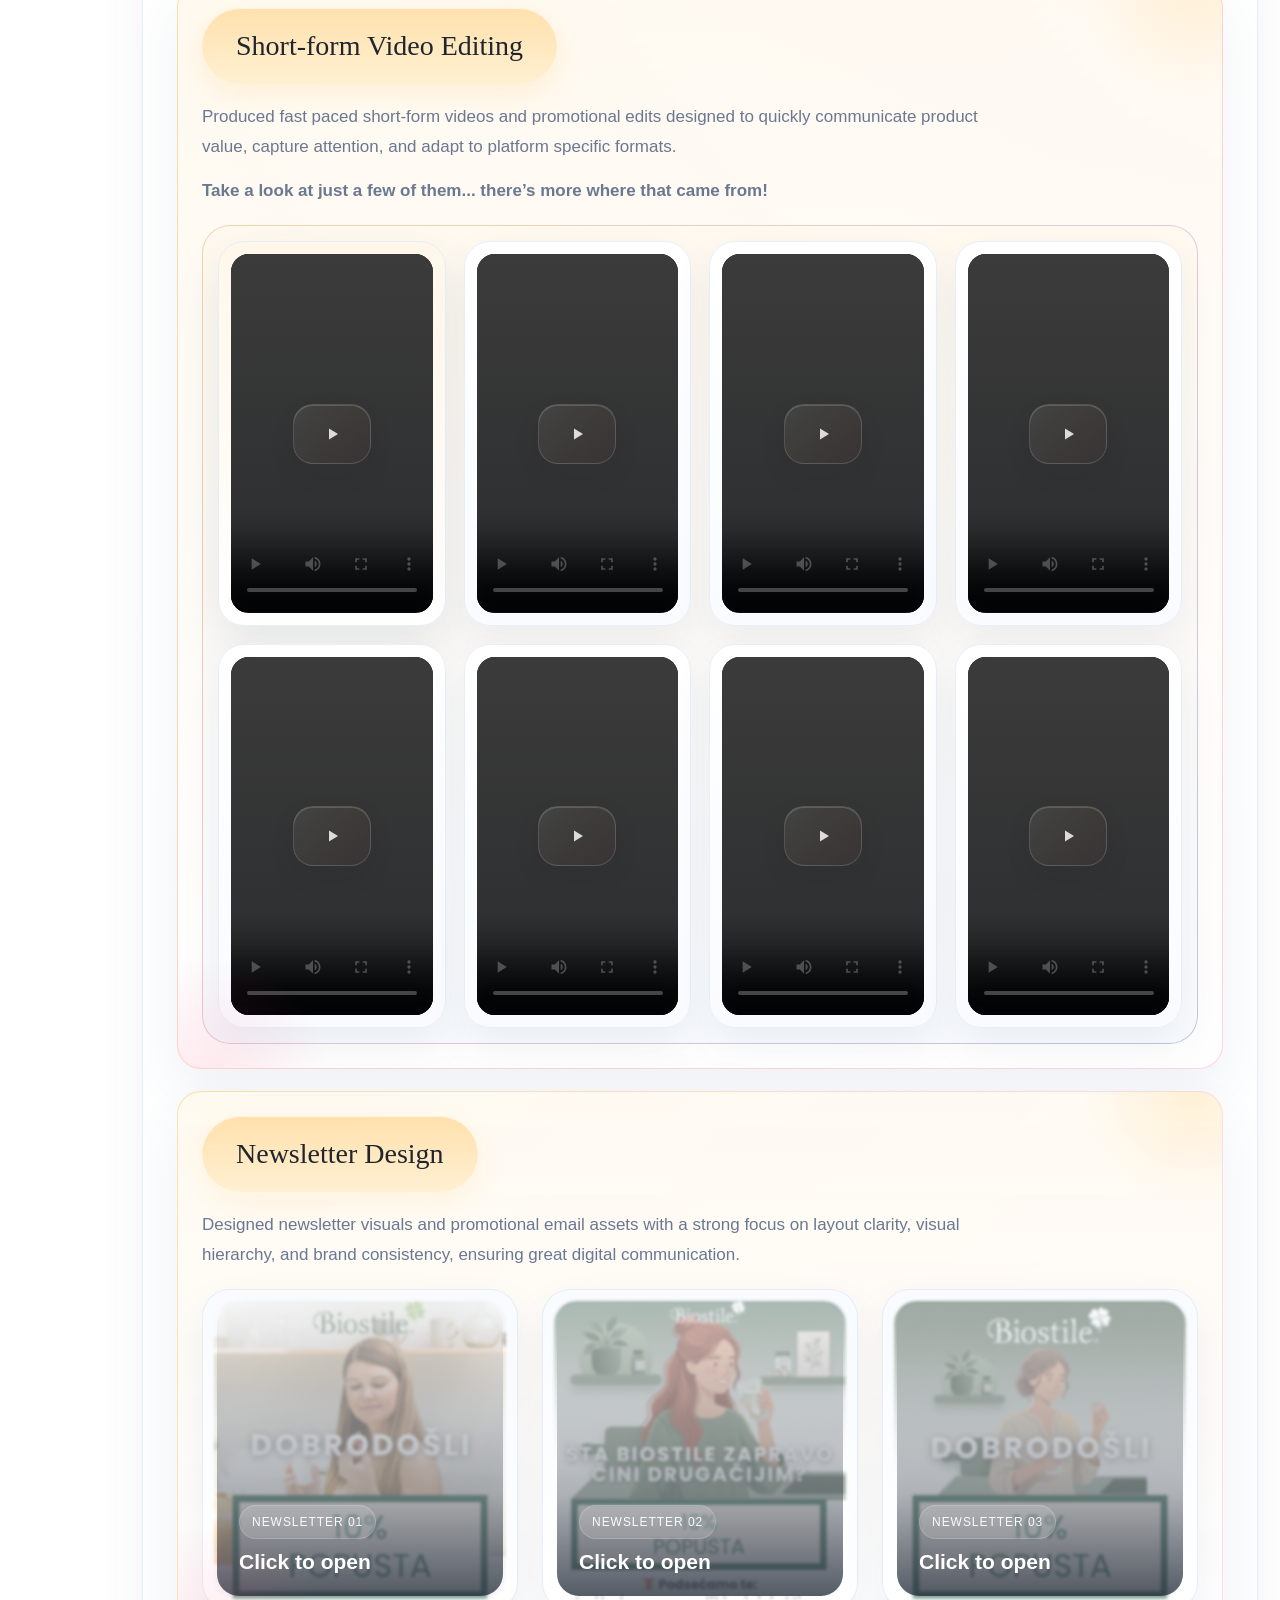
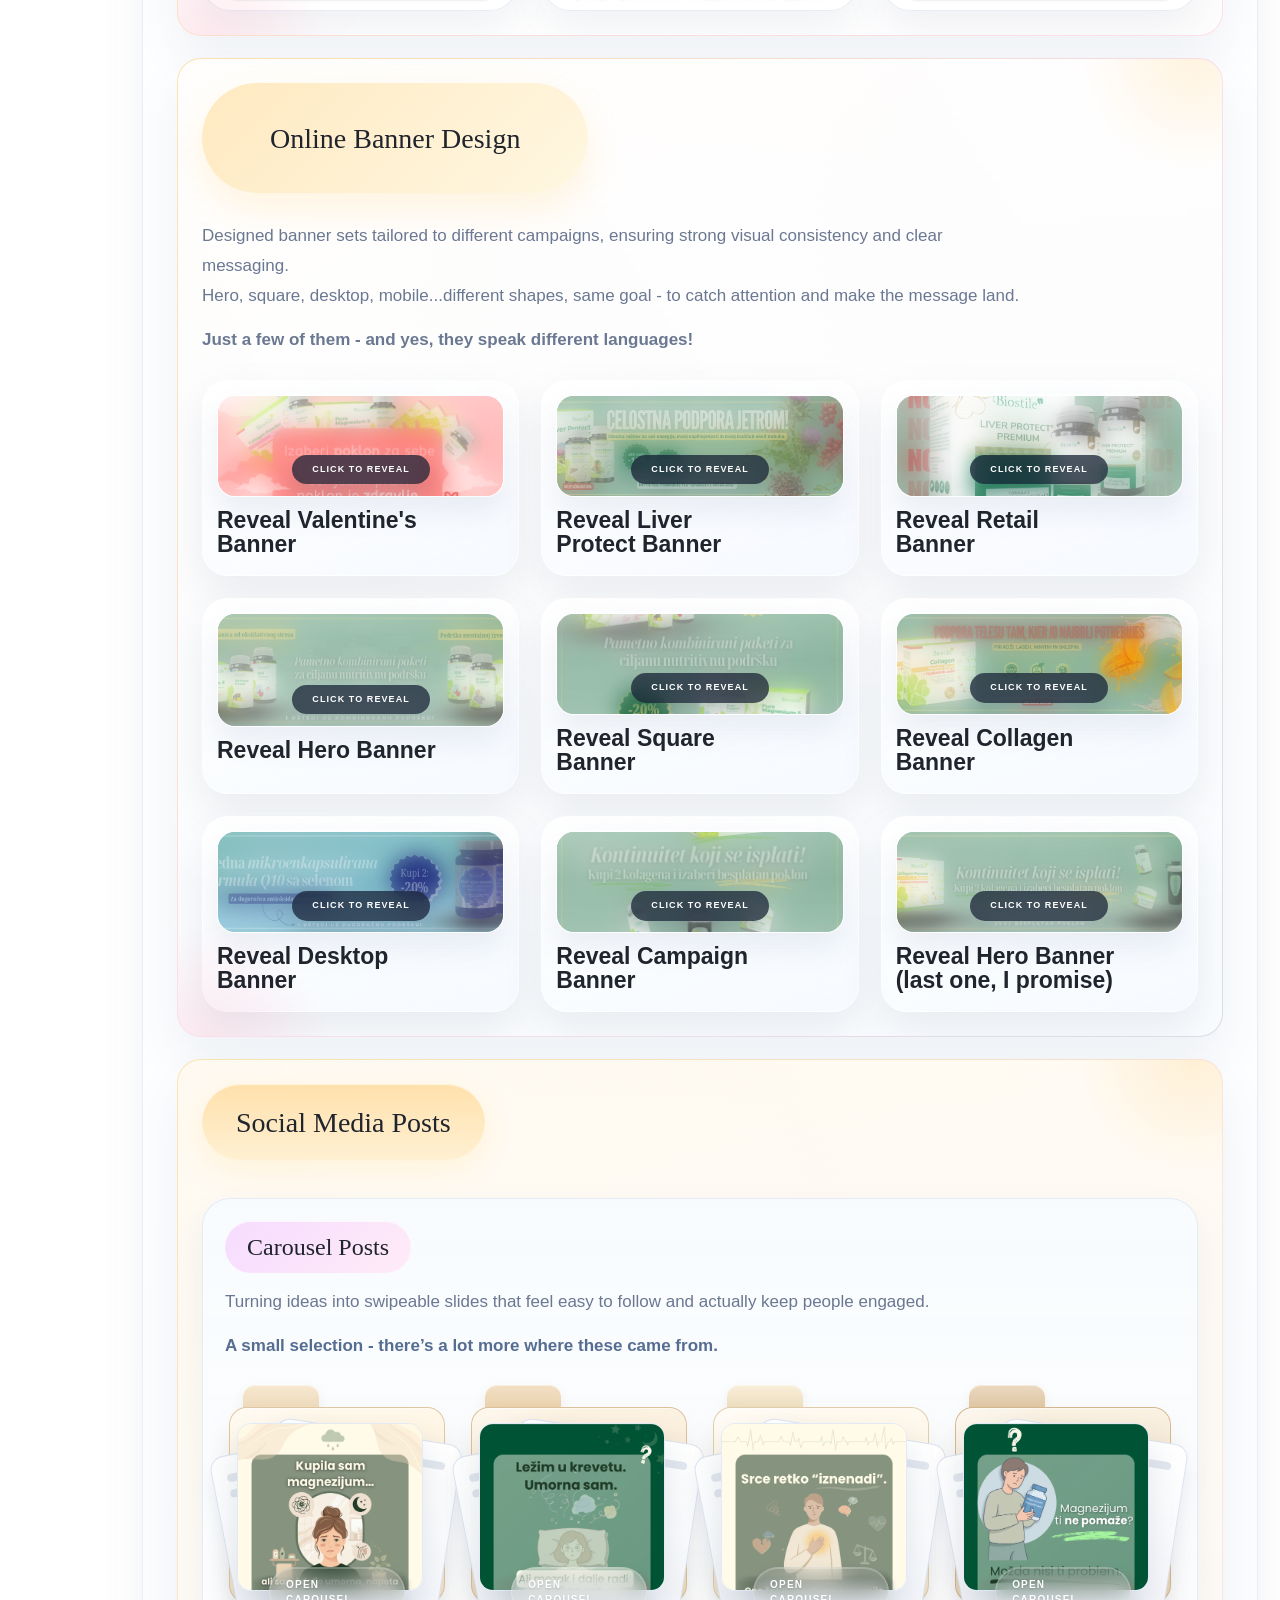
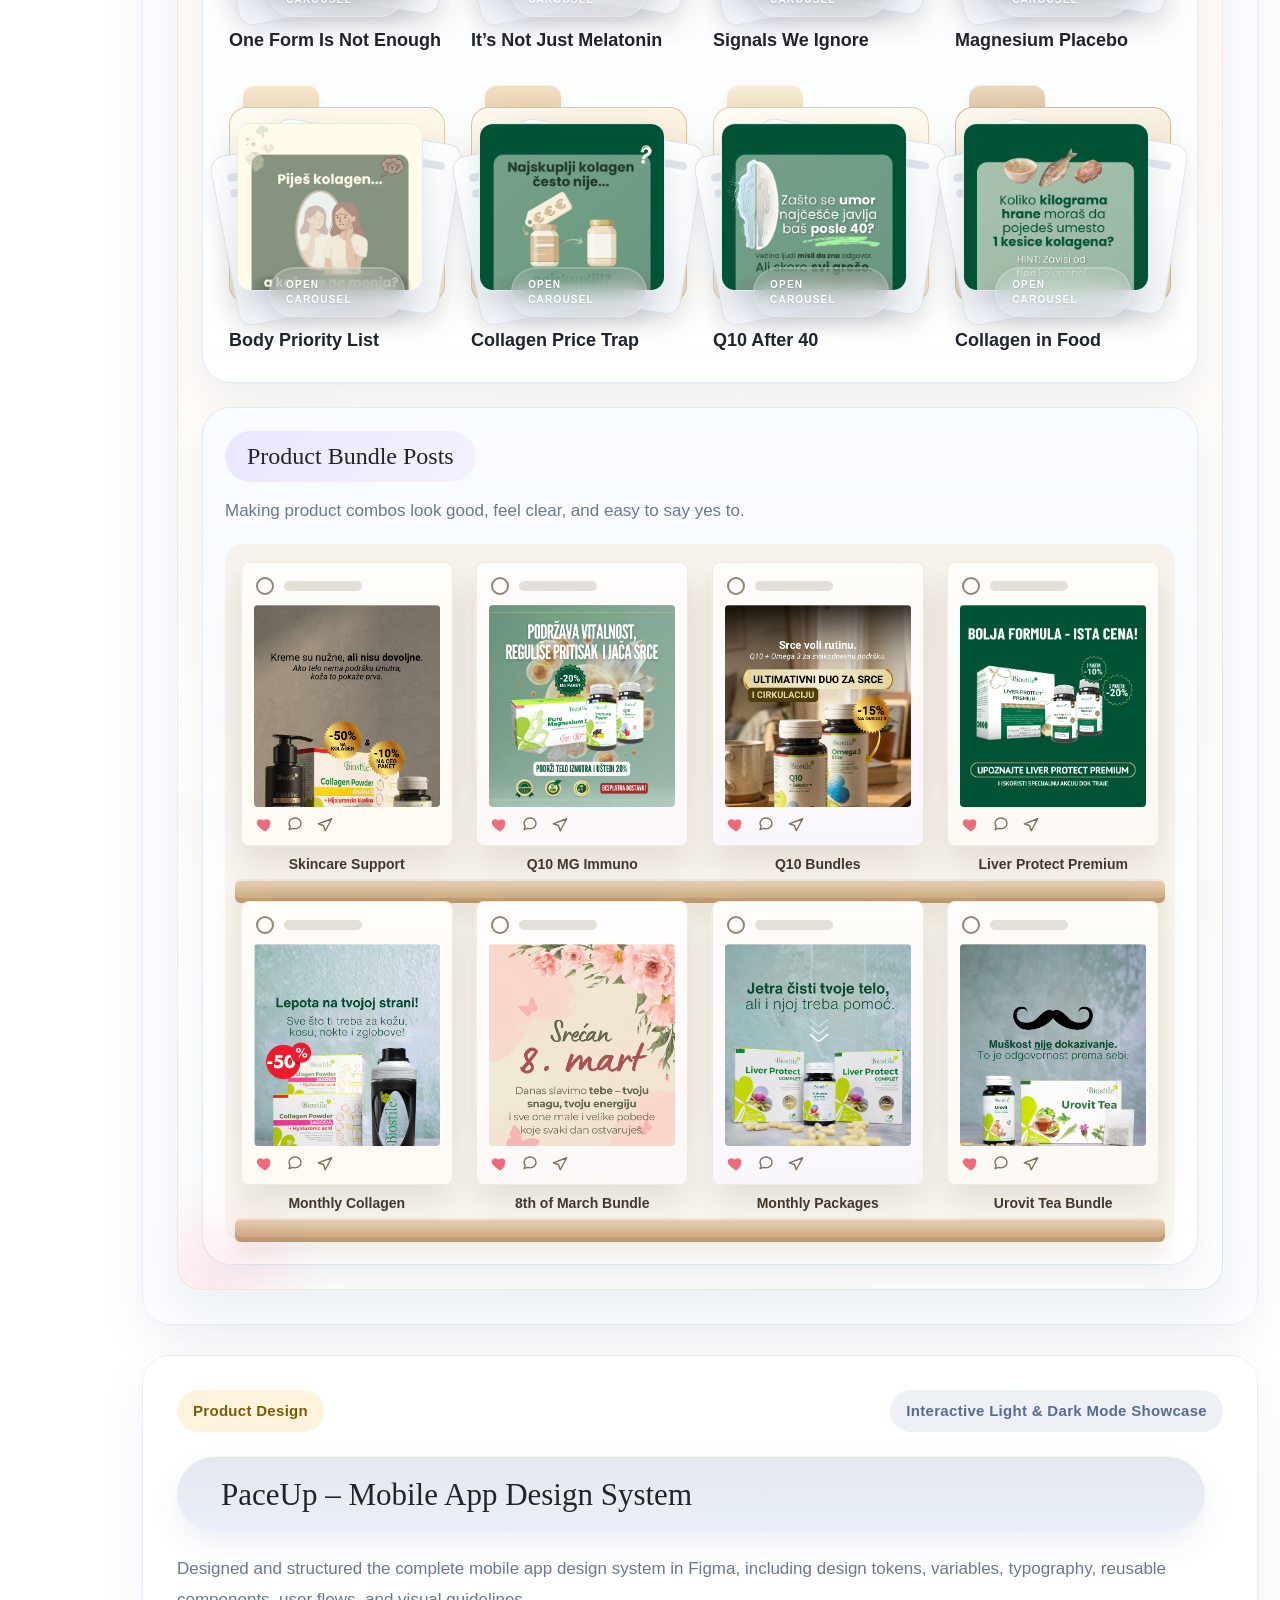
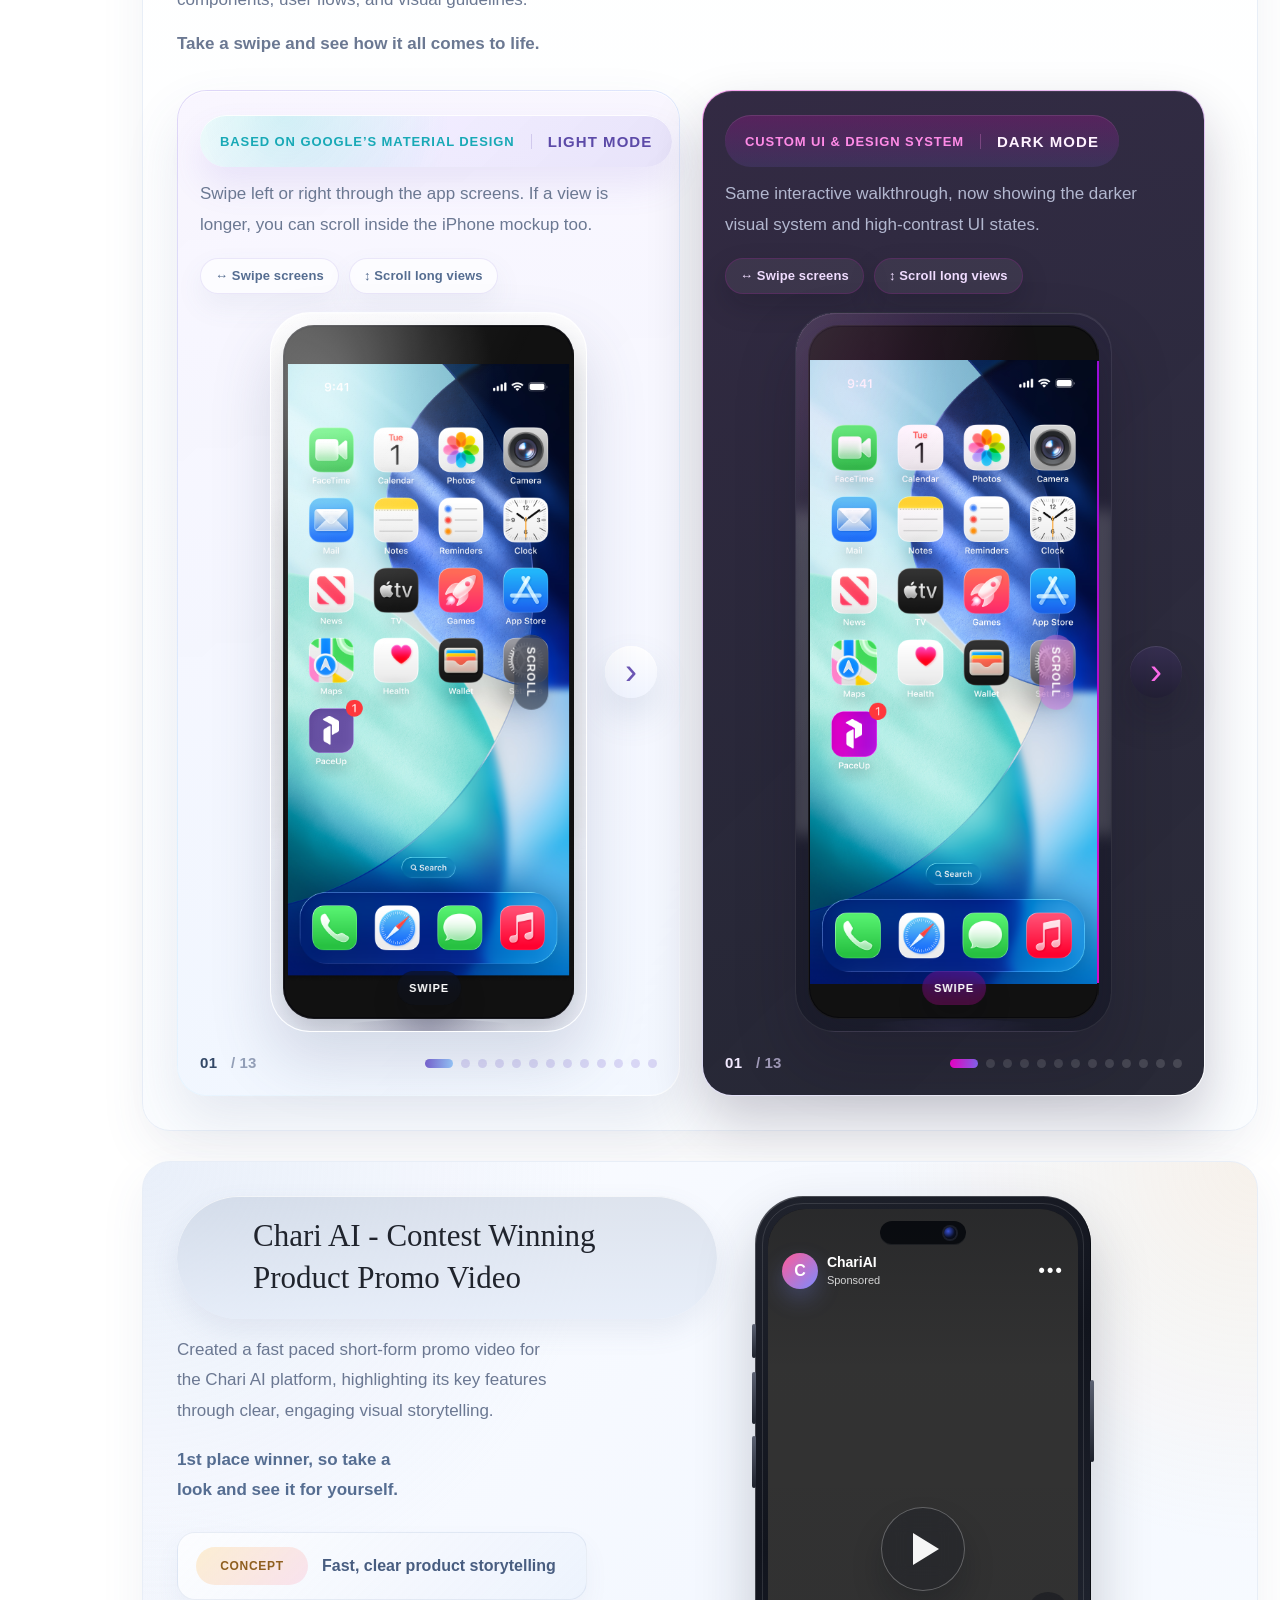
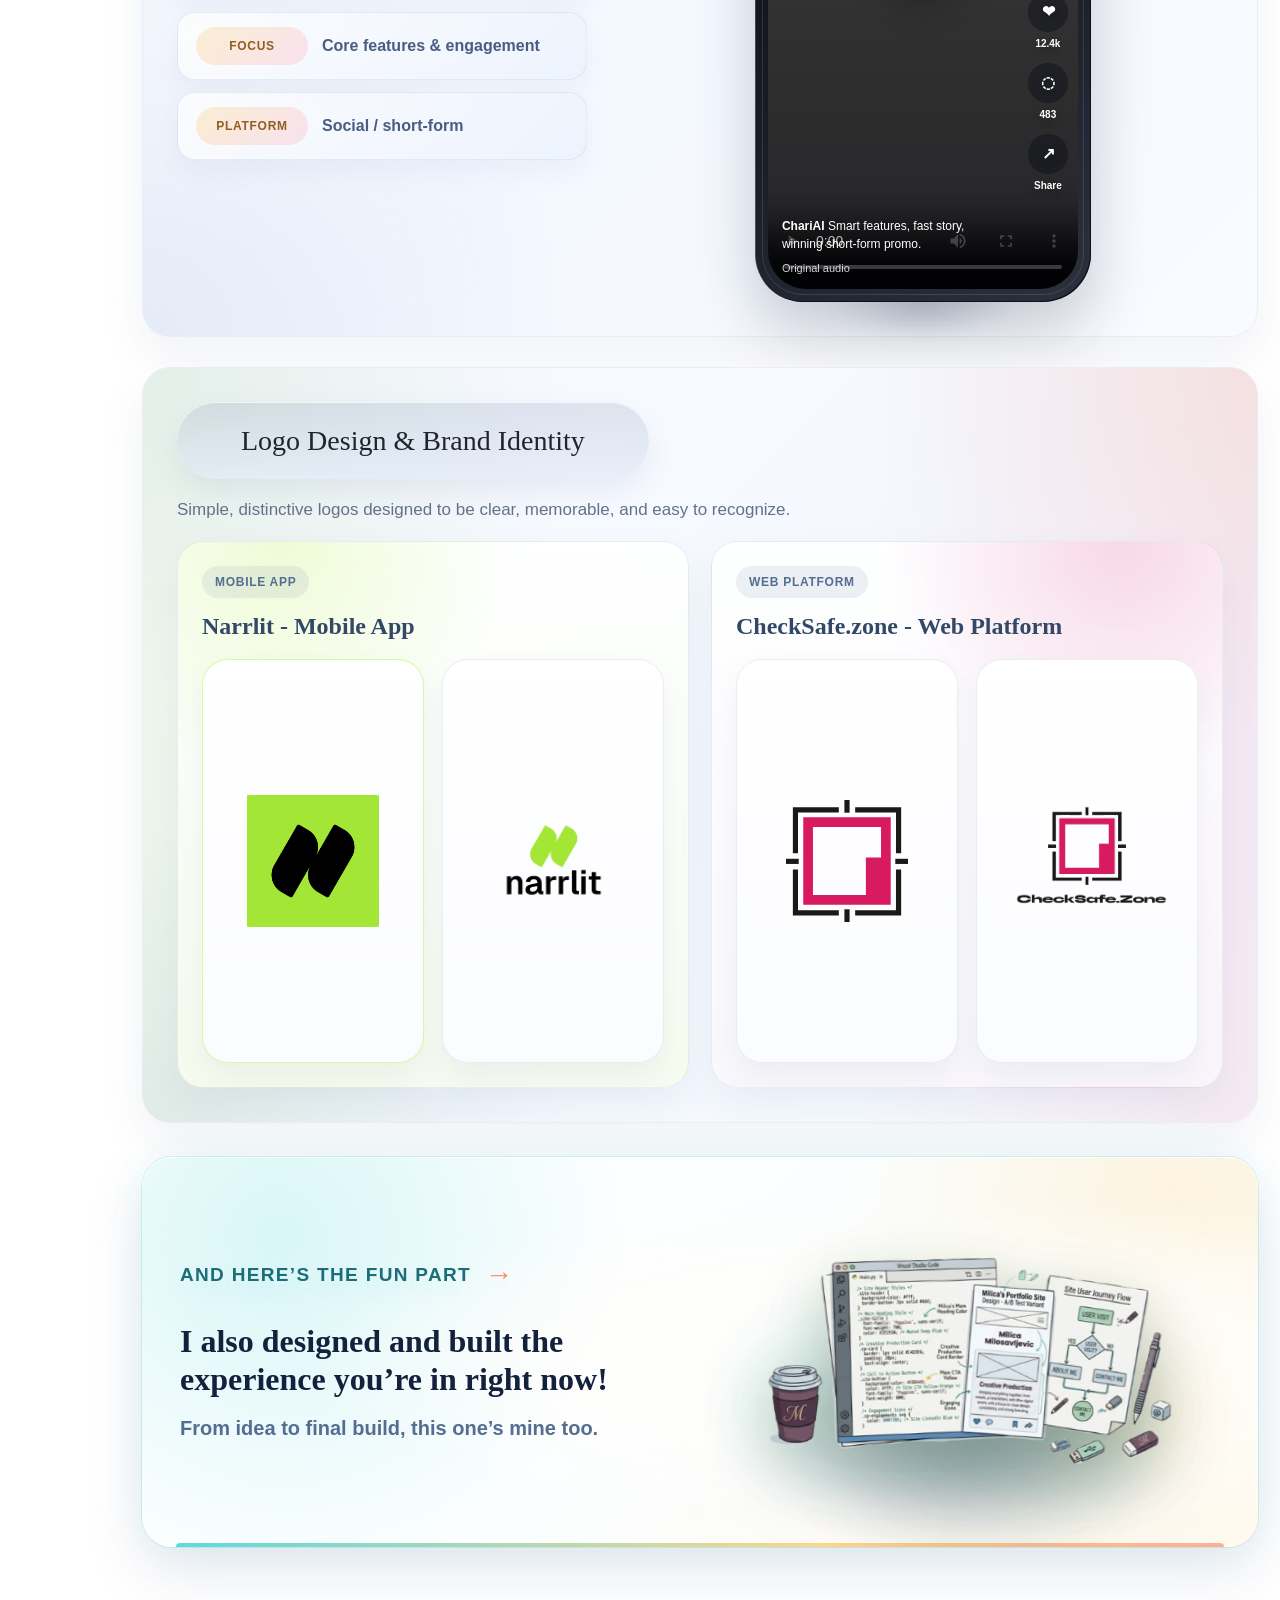
==== commit b65deb7d: "Adjust brand logo presentation" ====
--- a/Main Files/html/bootstrap5/color_version-MYPORTFOLIO/index.html
+++ b/Main Files/html/bootstrap5/color_version-MYPORTFOLIO/index.html
@@ -1643,11 +1643,11 @@
 											<h4>CheckSafe.zone - Web Platform</h4>
 										</div>
 										<div class="brand_logo_showcase">
+											<div class="brand_logo_tile brand_logo_tile_wordmark brand_logo_tile_checksafe_wordmark">
+												<img src="assets/logoi/checksafezonelogo.svg" alt="CheckSafe.zone wordmark logo">
+											</div>
 											<div class="brand_logo_tile brand_logo_tile_mark brand_logo_tile_checksafe_mark">
 												<img src="assets/logoi/checksafezone-removebg-preview.png" alt="CheckSafe.zone symbol logo">
-											</div>
-											<div class="brand_logo_tile brand_logo_tile_wordmark brand_logo_tile_checksafe_wordmark">
-												<img src="assets/logoi/checksafezonelogo.svg" alt="CheckSafe.zone wordmark logo">
 											</div>
 										</div>
 									</article>
--- a/Main Files/html/bootstrap5/color_version-MYPORTFOLIO/assets/css/style.css
+++ b/Main Files/html/bootstrap5/color_version-MYPORTFOLIO/assets/css/style.css
@@ -2908,17 +2908,18 @@
 }
 
 .brand_logo_tile_narrlit_mark {
-    padding: 0;
+    padding: 30px;
     border-color: rgba(172, 238, 38, 0.42);
-    background: transparent;
+    background:
+        linear-gradient(180deg, #ffffff 0%, #fbfcff 100%);
 }
 
 .brand_logo_tile_narrlit_mark img {
-    max-width: none;
+    max-width: 190px;
     width: 100%;
-    height: 100%;
-    border-radius: 26px;
-    object-fit: cover;
+    height: 132px;
+    border-radius: 18px;
+    object-fit: contain;
 }
 
 .brand_logo_tile_wordmark img {
@@ -2931,8 +2932,9 @@
 }
 
 .brand_logo_tile_checksafe_mark img {
-    max-width: 190px;
-    height: 132px;
+    max-width: 560px;
+    height: 342px;
+    transform: scale(1.62);
 }
 
 .brand_logo_tile_checksafe_wordmark {
@@ -2941,8 +2943,9 @@
 }
 
 .brand_logo_tile_checksafe_wordmark img {
-    max-width: 190px;
-    height: 132px;
+    max-width: 166px;
+    height: 122px;
+    transform: none;
 }
 
 .site_build_note {
@@ -9375,11 +9378,23 @@
 
     .brand_logo_tile_narrlit_mark {
         min-height: 178px;
-        padding: 0;
+        padding: 24px;
     }
 
     .brand_logo_tile_narrlit_mark img {
-        max-width: none;
-        height: 100%;
-    }
-}
+        max-width: 176px;
+        height: 118px;
+    }
+
+    .brand_logo_tile_checksafe_mark img {
+        max-width: 430px;
+        height: 266px;
+        transform: scale(1.48);
+    }
+
+    .brand_logo_tile_checksafe_wordmark img {
+        max-width: 150px;
+        height: 108px;
+        transform: none;
+    }
+}
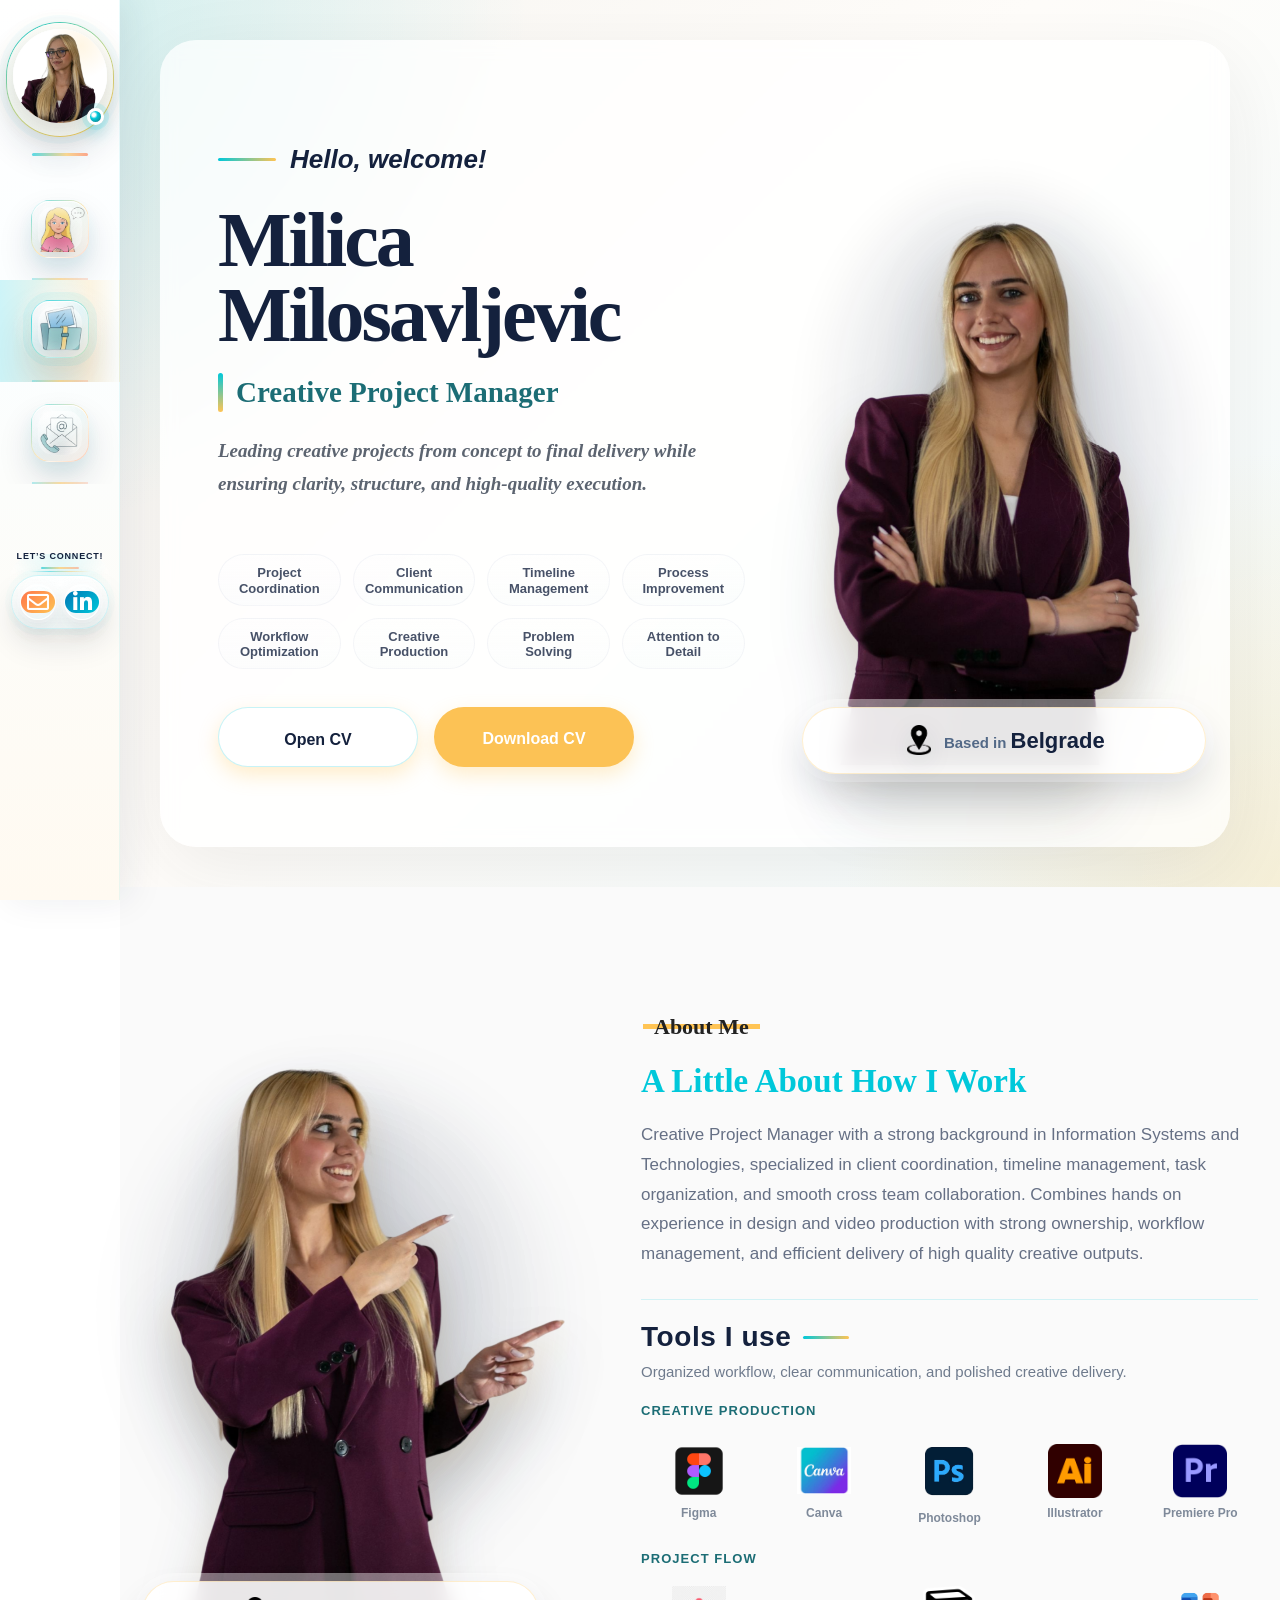
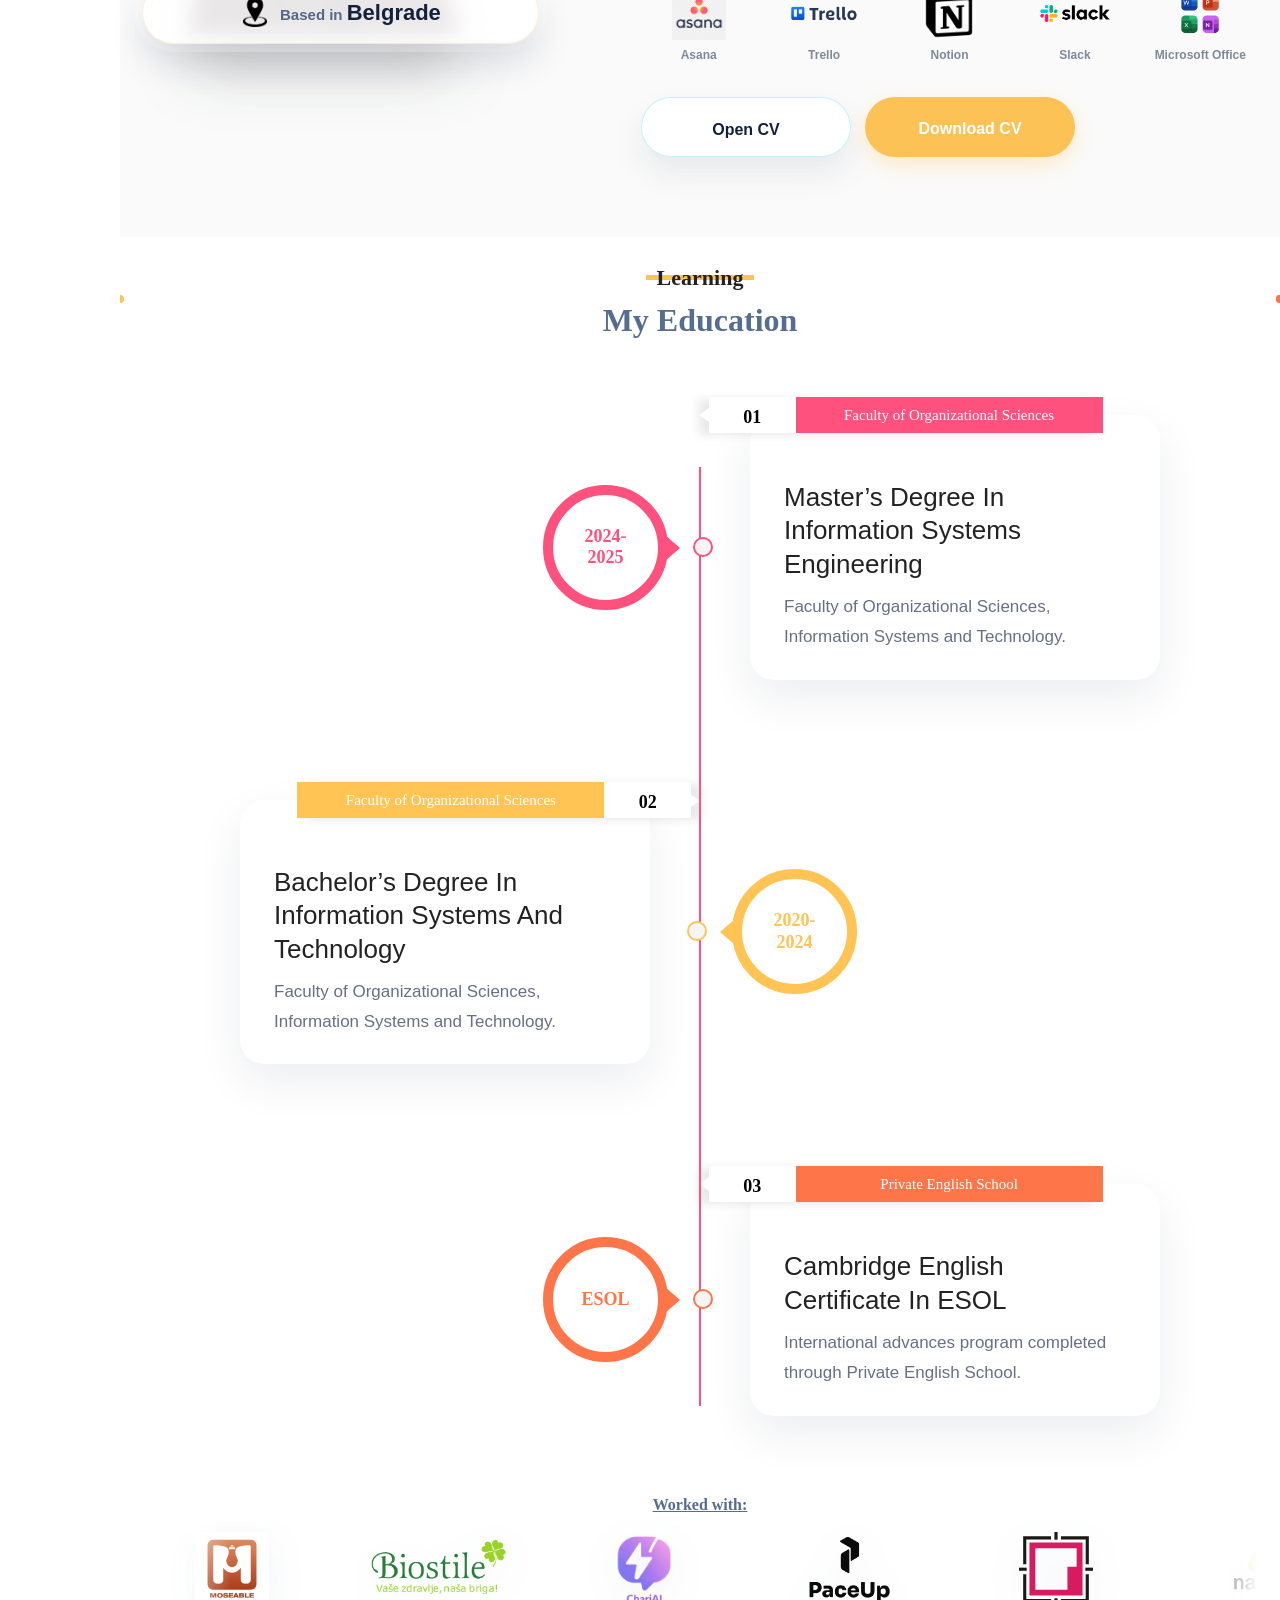
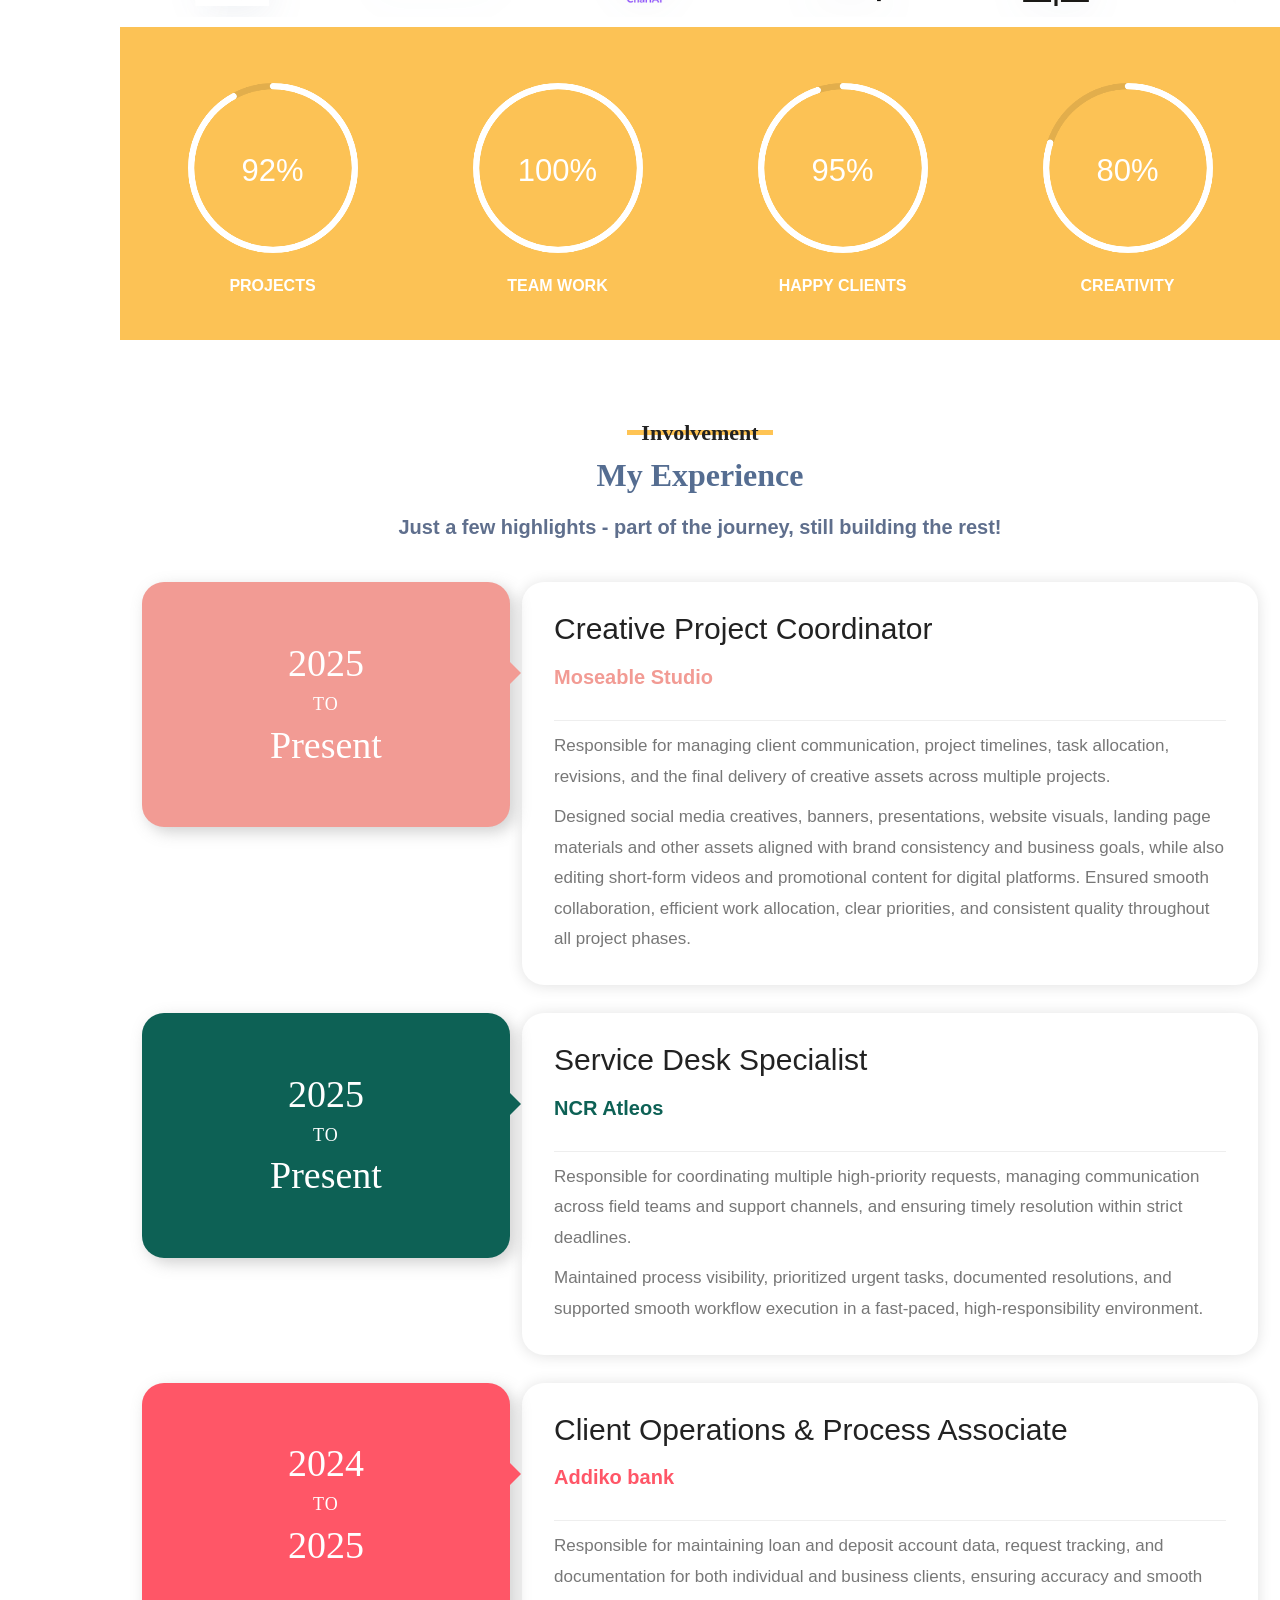
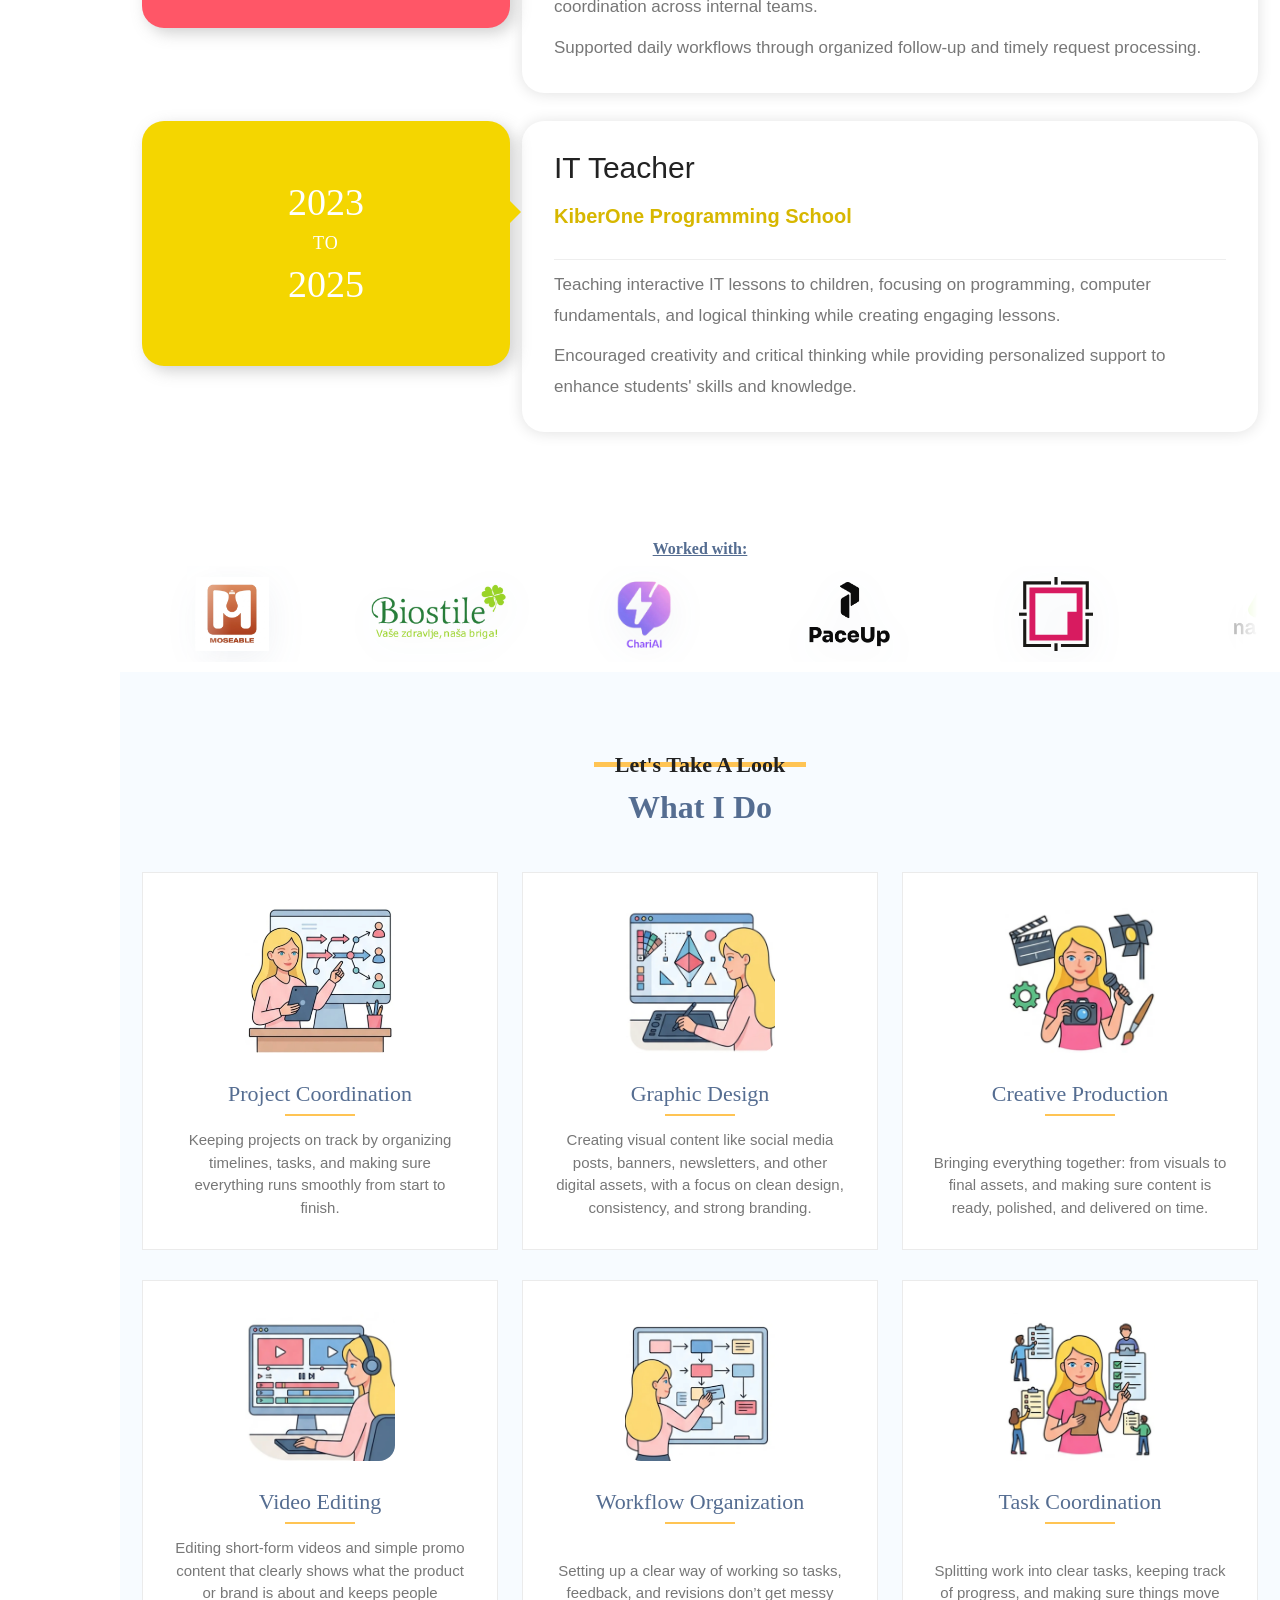
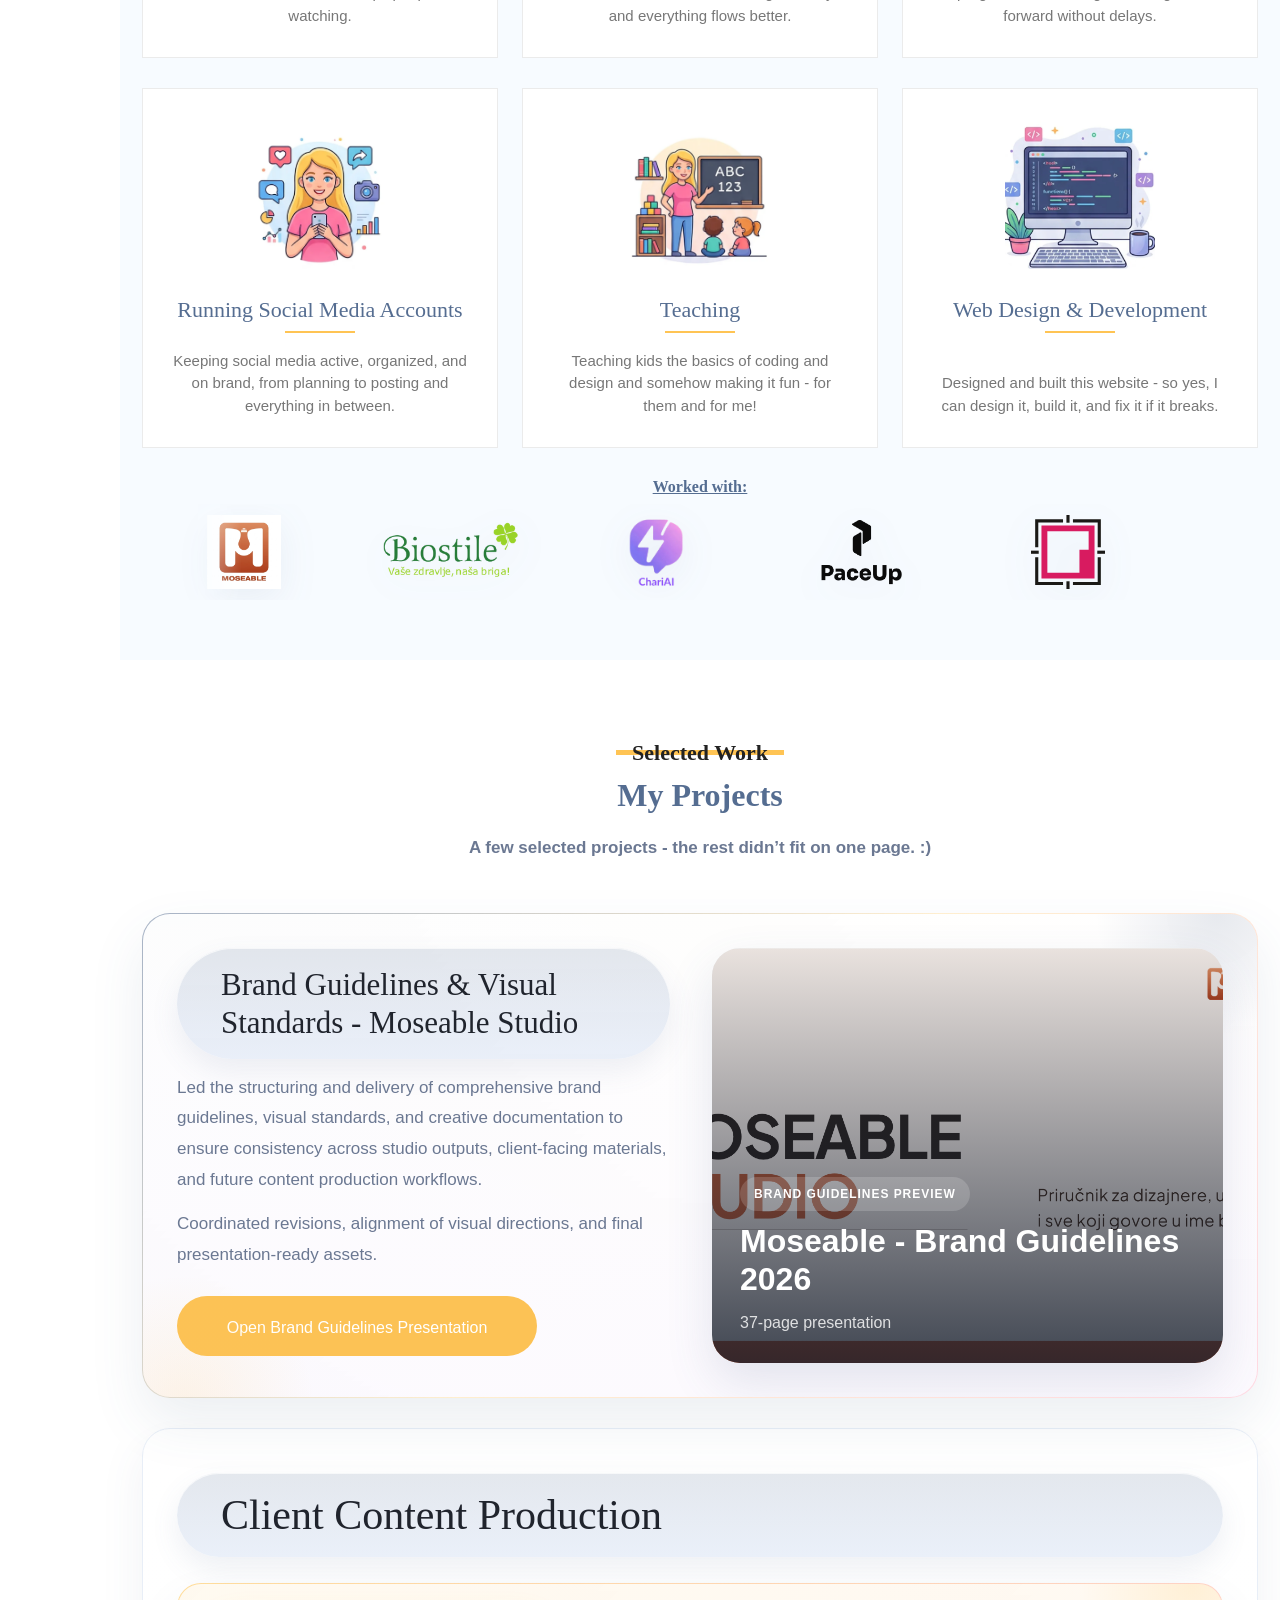
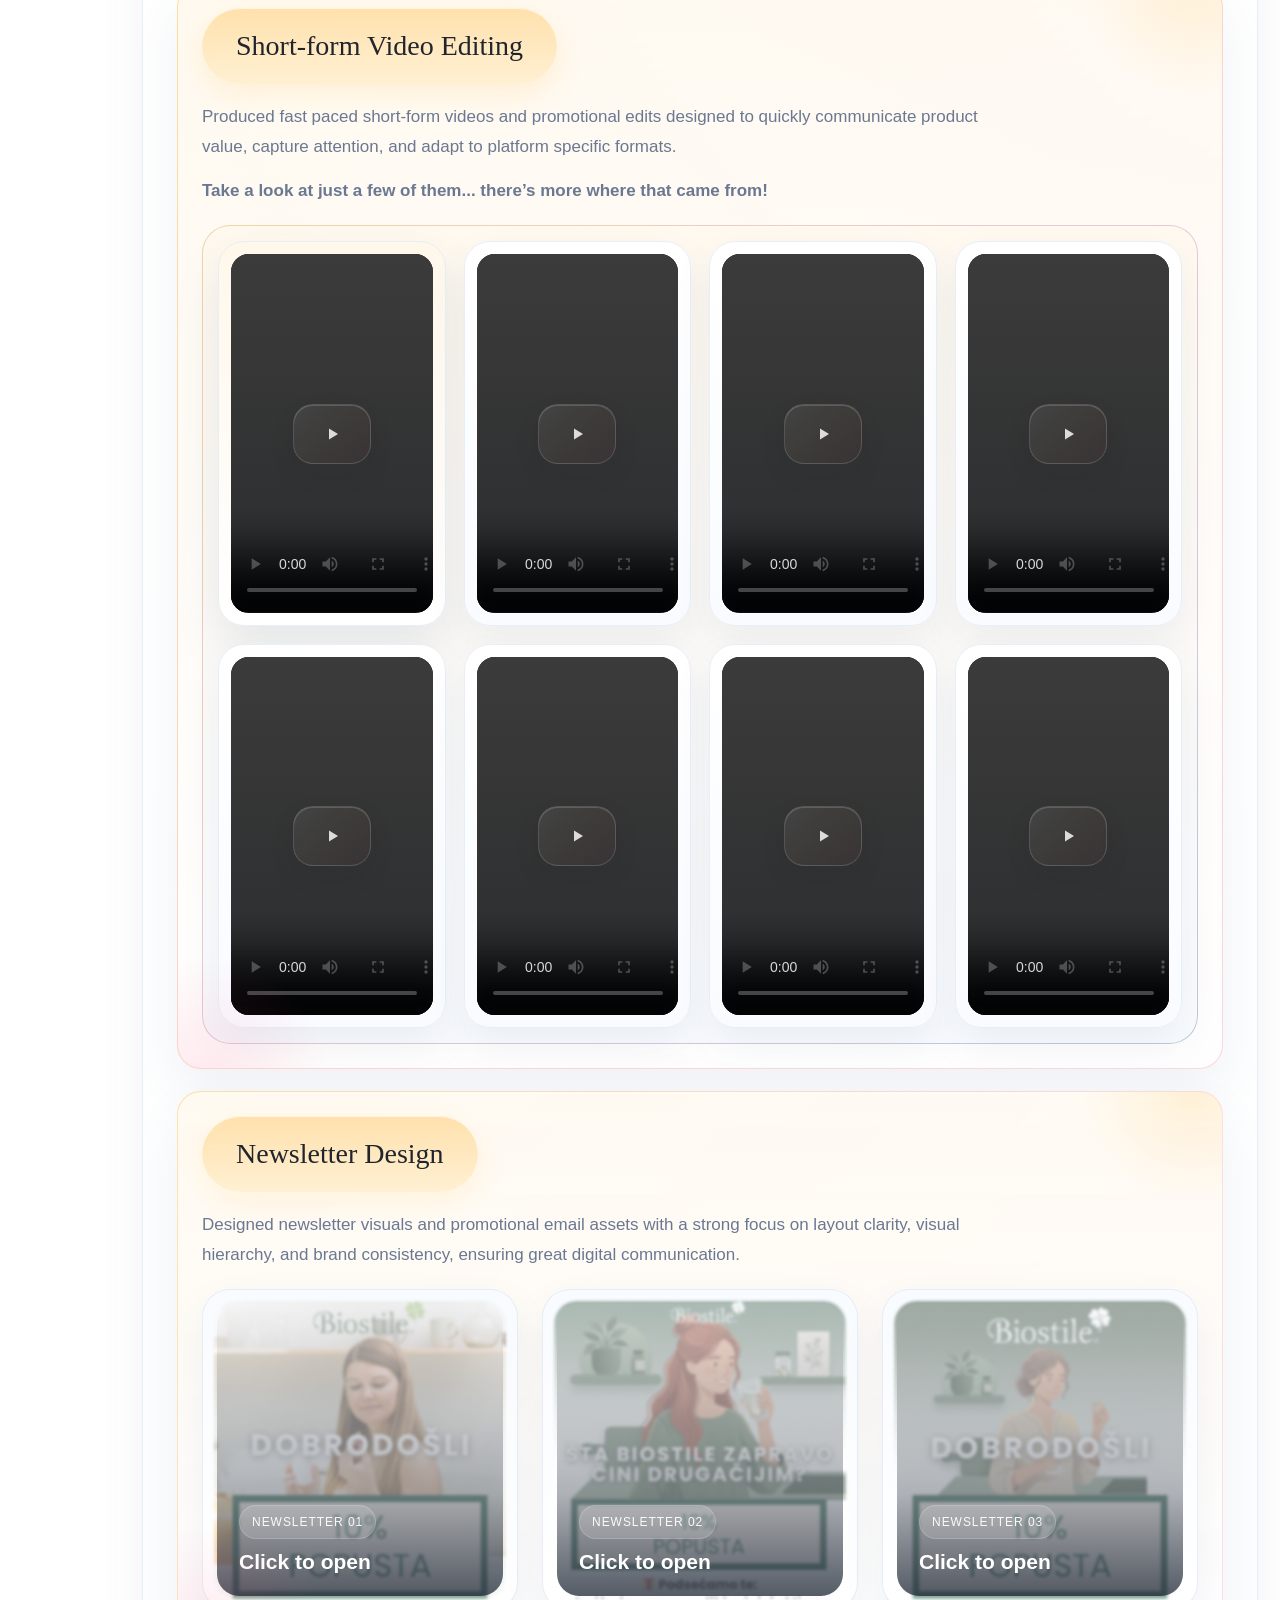
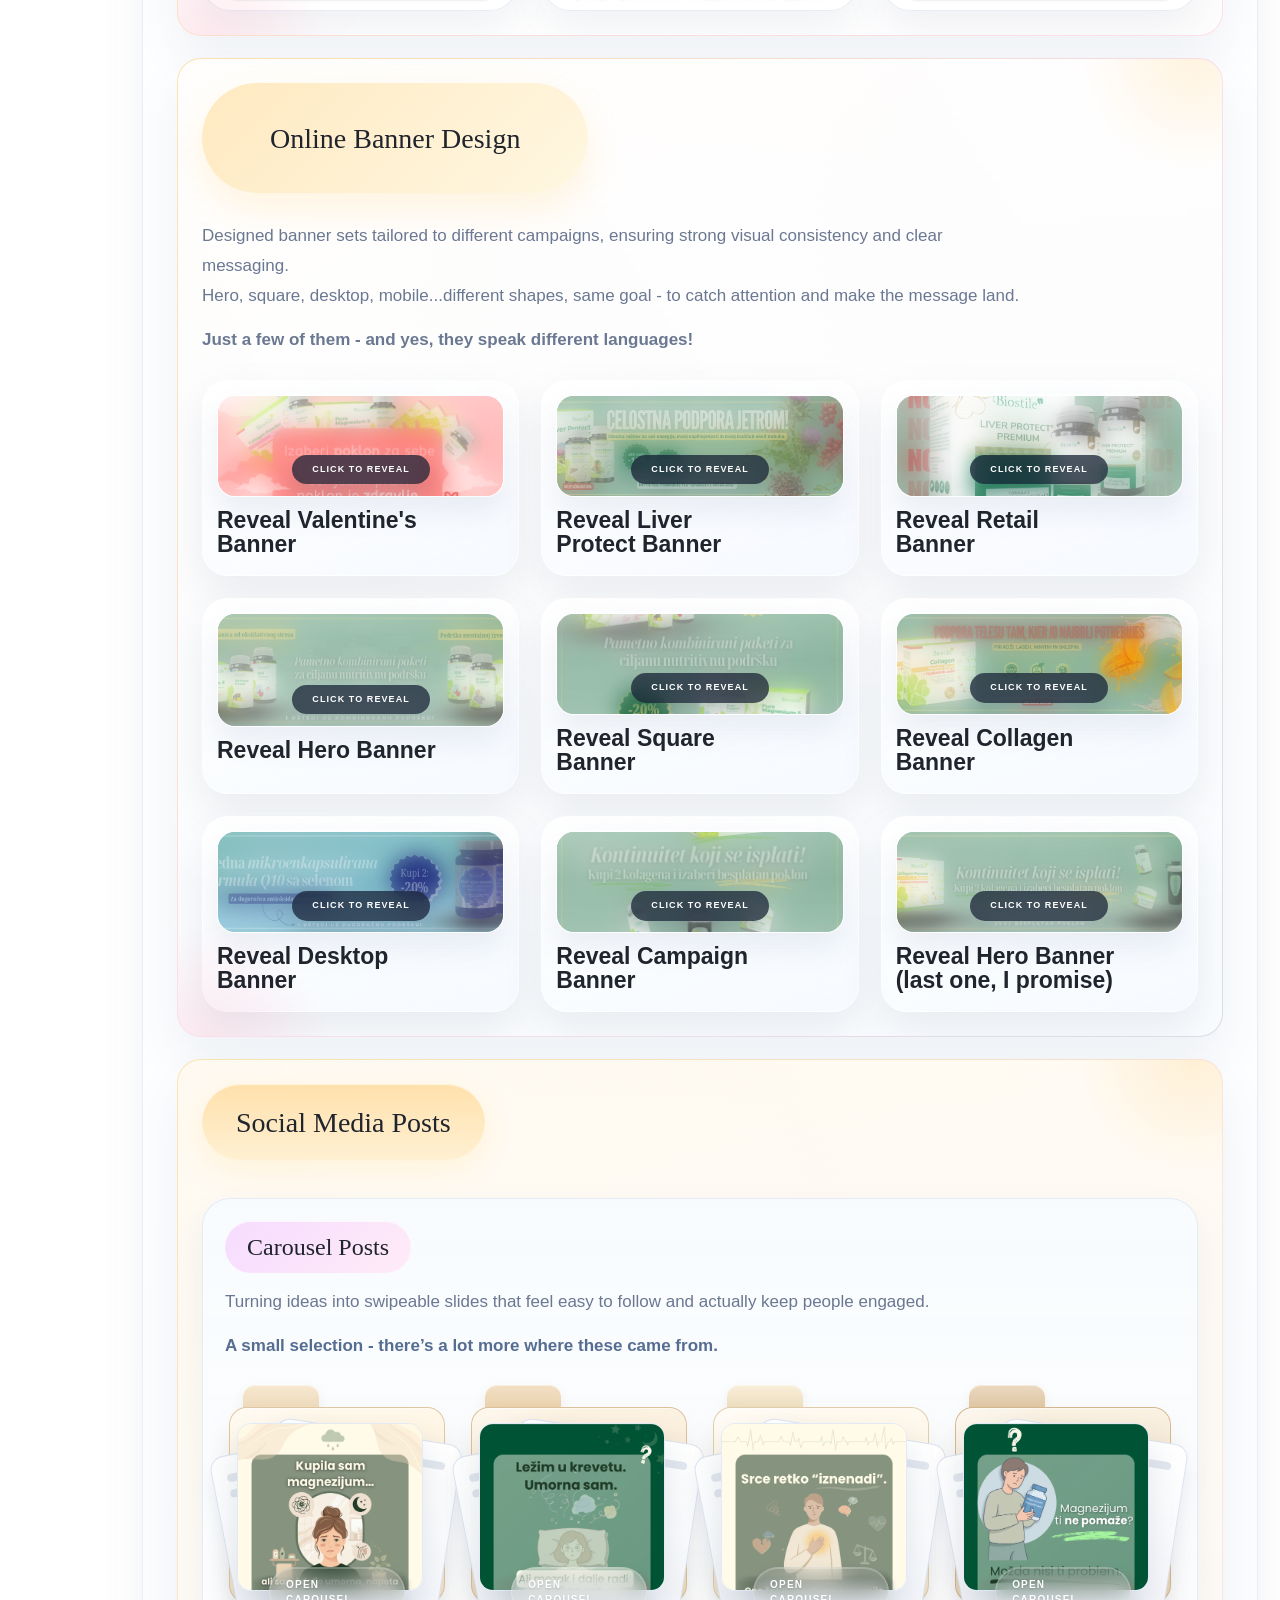
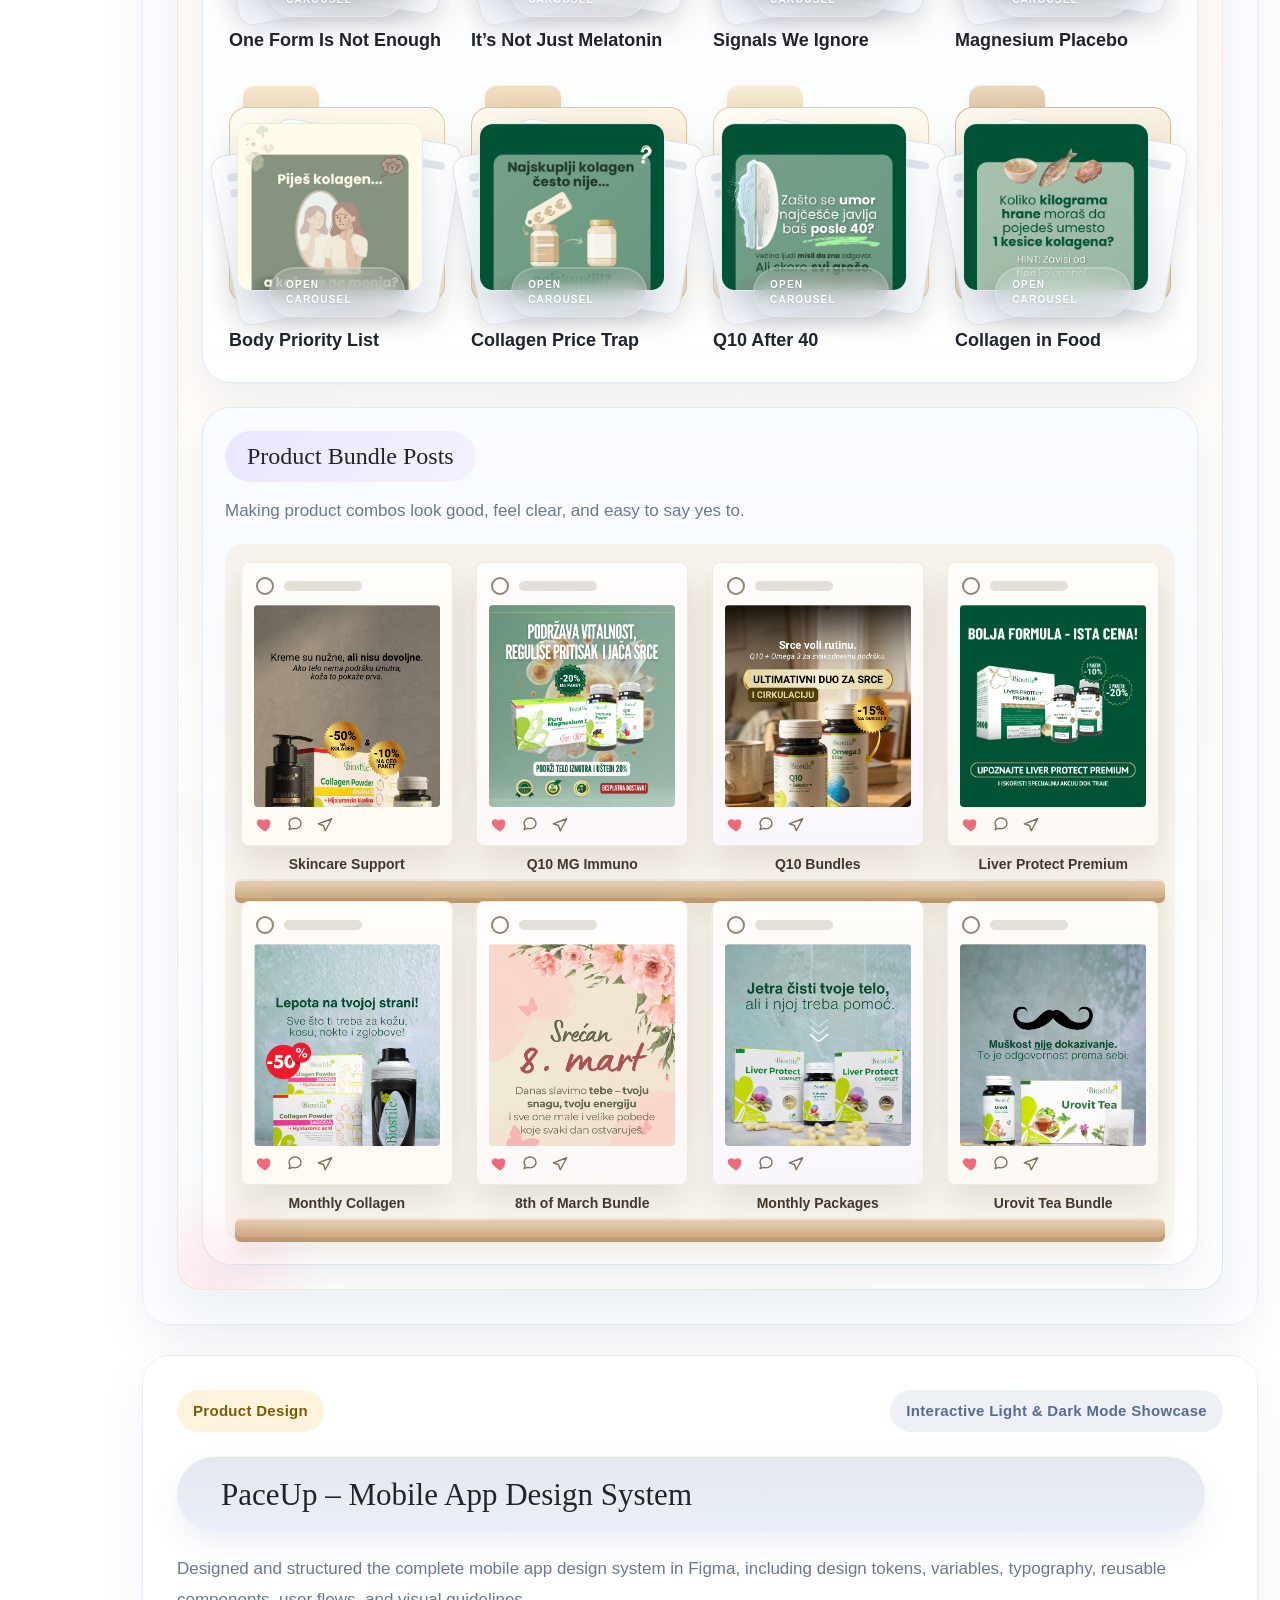
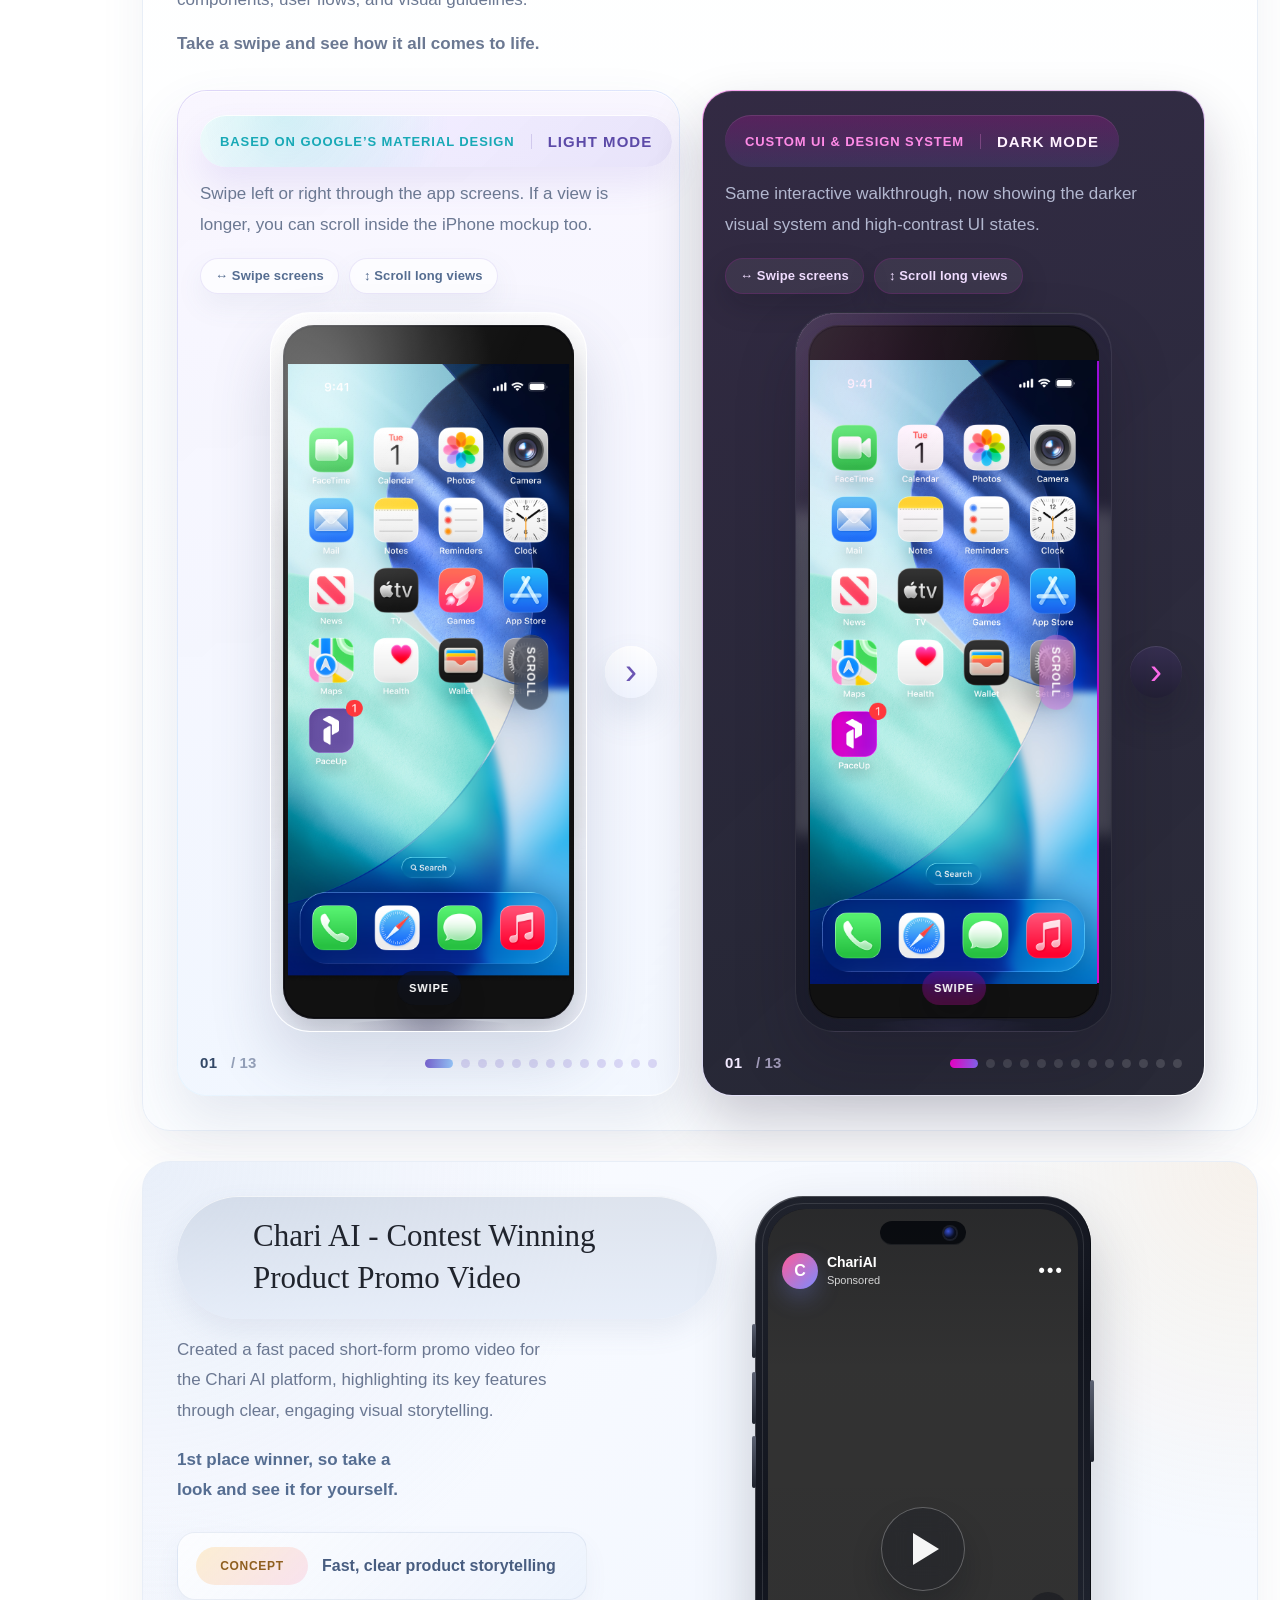
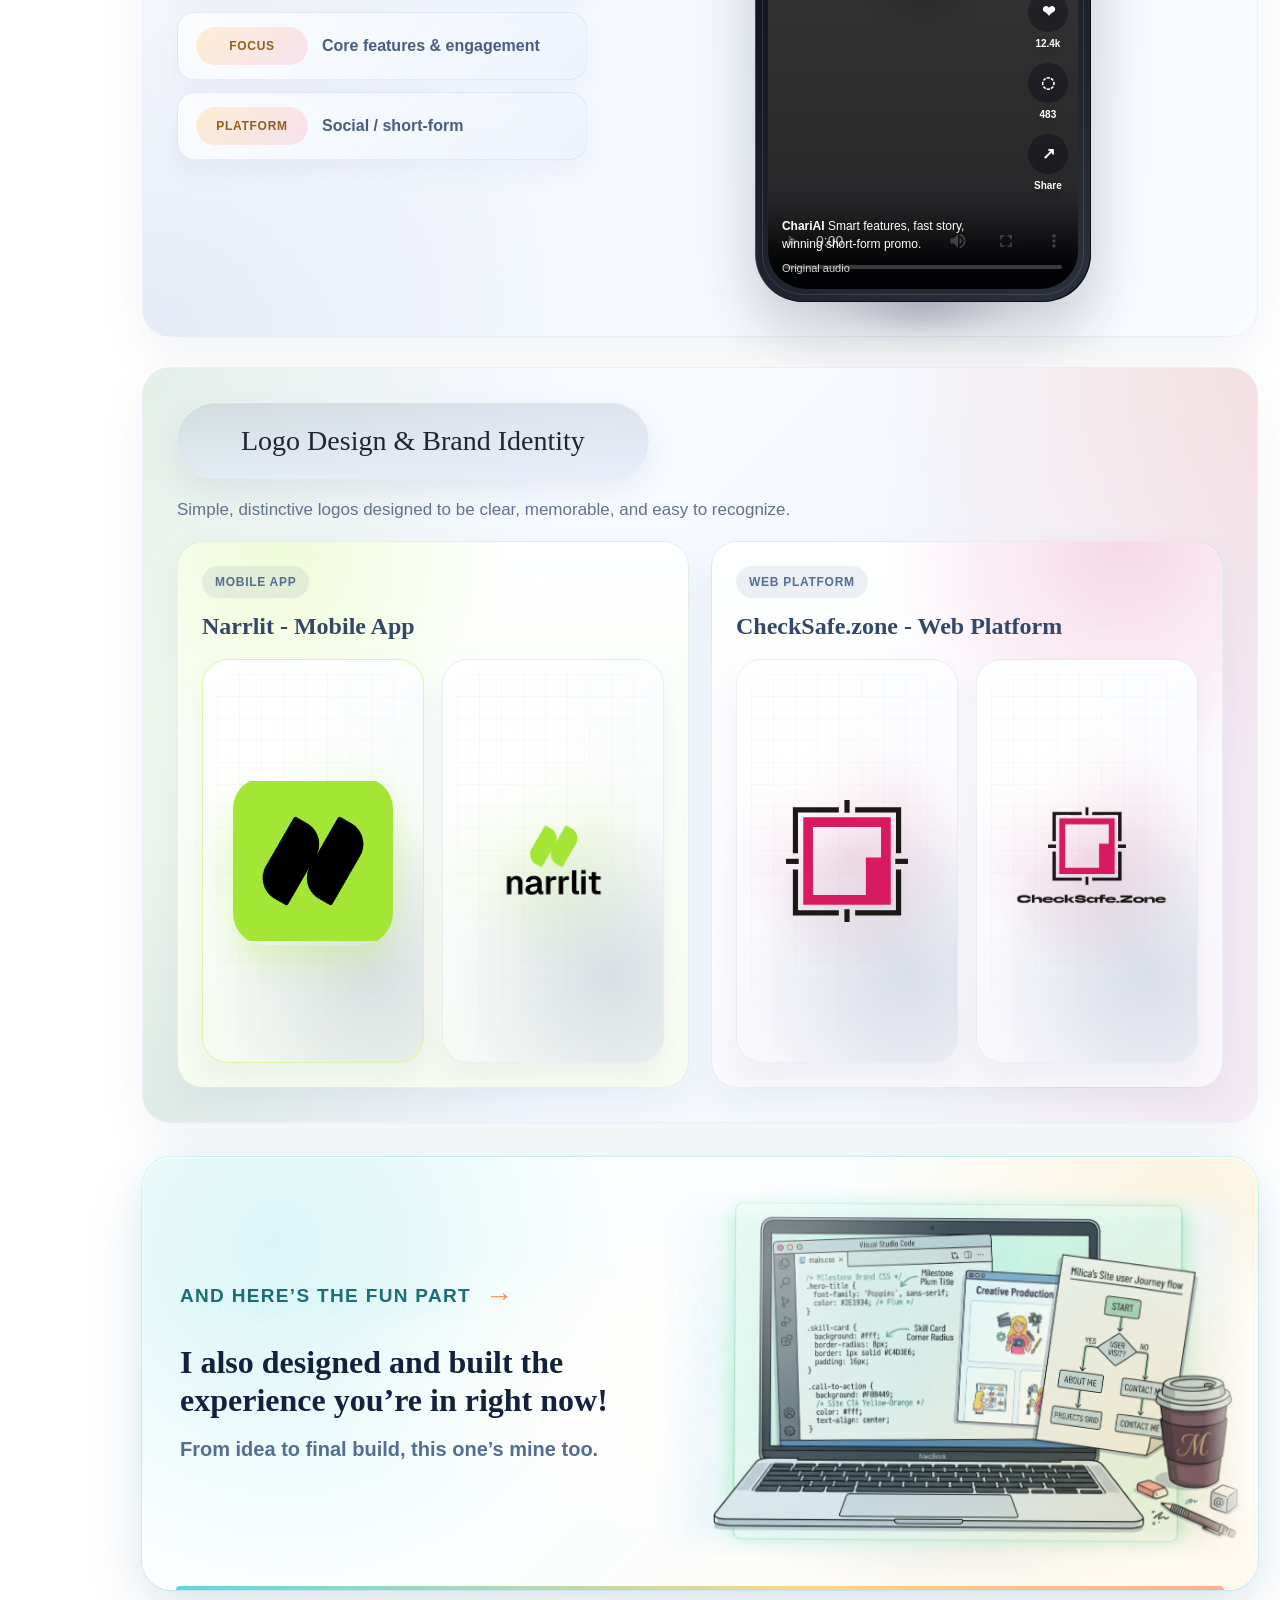
==== commit 44408787: "Update site build artwork" ====
--- a/Main Files/html/bootstrap5/color_version-MYPORTFOLIO/index.html
+++ b/Main Files/html/bootstrap5/color_version-MYPORTFOLIO/index.html
@@ -1661,7 +1661,7 @@
 								</div>
 								<div class="site_build_note_visual" aria-hidden="true">
 									<div class="site_build_image_wrap">
-										<img src="assets/images/progrFINAL-removebg-preview.png" alt="">
+										<img src="assets/images/Gemini_Generated_Image_p7nuegp7nuegp7nu.png" alt="">
 									</div>
 								</div>
 							</div>
--- a/Main Files/html/bootstrap5/color_version-MYPORTFOLIO/assets/css/style.css
+++ b/Main Files/html/bootstrap5/color_version-MYPORTFOLIO/assets/css/style.css
@@ -2879,6 +2879,7 @@
 }
 
 .brand_logo_tile {
+    position: relative;
     min-height: 214px;
     border-radius: 26px;
     display: flex;
@@ -2894,7 +2895,35 @@
         0 14px 28px rgba(85, 109, 145, 0.08);
 }
 
+.brand_logo_tile:before {
+    content: "";
+    position: absolute;
+    inset: 0;
+    pointer-events: none;
+    background:
+        radial-gradient(circle at 28% 24%, rgba(255, 255, 255, 0.98) 0%, rgba(255, 255, 255, 0) 34%),
+        radial-gradient(circle at 76% 78%, rgba(85, 109, 145, 0.18) 0%, rgba(85, 109, 145, 0) 44%),
+        linear-gradient(135deg, rgba(255, 255, 255, 0.5) 0%, rgba(226, 235, 248, 0.3) 100%);
+    opacity: 1;
+}
+
+.brand_logo_tile:after {
+    content: "";
+    position: absolute;
+    inset: 14px;
+    border-radius: 20px;
+    pointer-events: none;
+    background-image:
+        linear-gradient(rgba(85, 109, 145, 0.075) 1px, transparent 1px),
+        linear-gradient(90deg, rgba(85, 109, 145, 0.075) 1px, transparent 1px);
+    background-size: 22px 22px;
+    mask-image: linear-gradient(135deg, rgba(0, 0, 0, 0.65), rgba(0, 0, 0, 0));
+    -webkit-mask-image: linear-gradient(135deg, rgba(0, 0, 0, 0.65), rgba(0, 0, 0, 0));
+}
+
 .brand_logo_tile img {
+    position: relative;
+    z-index: 1;
     display: block;
     width: 100%;
     max-width: 190px;
@@ -2911,24 +2940,33 @@
     padding: 30px;
     border-color: rgba(172, 238, 38, 0.42);
     background:
-        linear-gradient(180deg, #ffffff 0%, #fbfcff 100%);
+        radial-gradient(circle at 50% 48%, rgba(172, 238, 38, 0.34) 0%, rgba(172, 238, 38, 0) 50%),
+        linear-gradient(180deg, #ffffff 0%, #f8fdec 100%);
 }
 
 .brand_logo_tile_narrlit_mark img {
-    max-width: 190px;
+    max-width: 230px;
     width: 100%;
-    height: 132px;
-    border-radius: 18px;
+    height: 168px;
+    border-radius: 32px;
     object-fit: contain;
+    box-shadow: 0 18px 34px rgba(172, 238, 38, 0.22);
 }
 
 .brand_logo_tile_wordmark img {
     max-width: 190px;
 }
 
+.brand_logo_tile_wordmark {
+    background:
+        radial-gradient(circle at 50% 50%, rgba(172, 238, 38, 0.24) 0%, rgba(172, 238, 38, 0) 48%),
+        linear-gradient(180deg, #ffffff 0%, #f9fcf2 100%);
+}
+
 .brand_logo_tile_checksafe_mark {
     background:
-        linear-gradient(180deg, #ffffff 0%, #fbfcff 100%);
+        radial-gradient(circle at 52% 48%, rgba(216, 27, 96, 0.24) 0%, rgba(216, 27, 96, 0) 50%),
+        linear-gradient(180deg, #ffffff 0%, #fbf8fc 100%);
 }
 
 .brand_logo_tile_checksafe_mark img {
@@ -2939,7 +2977,8 @@
 
 .brand_logo_tile_checksafe_wordmark {
     background:
-        linear-gradient(180deg, #ffffff 0%, #fbfcff 100%);
+        radial-gradient(circle at 52% 48%, rgba(216, 27, 96, 0.24) 0%, rgba(216, 27, 96, 0) 50%),
+        linear-gradient(180deg, #ffffff 0%, #fbf8fc 100%);
 }
 
 .brand_logo_tile_checksafe_wordmark img {
@@ -3049,7 +3088,7 @@
 
 .site_build_note_visual {
     justify-self: end;
-    width: min(100%, 500px);
+    width: min(100%, 620px);
     min-height: 0;
     position: relative;
     display: grid;
@@ -3075,42 +3114,63 @@
 
 .site_build_image_wrap {
     position: relative;
-    width: 88%;
+    width: 112%;
     justify-self: center;
-    border-radius: 0;
-    transform: rotate(1deg);
+    aspect-ratio: 16 / 10;
+    border-radius: 34px;
+    overflow: hidden;
+    transform: rotate(0.4deg);
     z-index: 1;
+    background:
+        radial-gradient(circle at 34% 28%, rgba(24, 199, 204, 0.16), rgba(24, 199, 204, 0) 42%),
+        radial-gradient(circle at 82% 70%, rgba(255, 196, 84, 0.18), rgba(255, 196, 84, 0) 46%),
+        linear-gradient(135deg, rgba(255, 255, 255, 0.64), rgba(248, 253, 253, 0.16));
+    box-shadow:
+        0 34px 58px rgba(20, 33, 61, 0.14),
+        0 0 0 1px rgba(24, 199, 204, 0.08),
+        inset 0 1px 0 rgba(255, 255, 255, 0.82);
+    mask-image:
+        linear-gradient(90deg, transparent 0%, #000 8%, #000 92%, transparent 100%),
+        linear-gradient(180deg, transparent 0%, #000 9%, #000 91%, transparent 100%);
+    mask-composite: intersect;
+    -webkit-mask-image:
+        linear-gradient(90deg, transparent 0%, #000 8%, #000 92%, transparent 100%),
+        linear-gradient(180deg, transparent 0%, #000 9%, #000 91%, transparent 100%);
+    -webkit-mask-composite: source-in;
     transition: transform 0.38s ease, filter 0.38s ease;
 }
 
 .site_build_image_wrap:before {
     content: "";
     position: absolute;
-    inset: 44% 8% -10%;
-    border-radius: 50%;
+    inset: 0;
+    border-radius: inherit;
     background:
-        radial-gradient(ellipse at 50% 52%, rgba(20, 33, 61, 0.26), rgba(20, 33, 61, 0.12) 40%, rgba(20, 33, 61, 0) 72%),
-        radial-gradient(ellipse at 62% 48%, rgba(24, 199, 204, 0.14), rgba(24, 199, 204, 0) 64%);
-    filter: blur(24px);
-    opacity: 0.9;
-    z-index: -1;
+        radial-gradient(circle at 20% 20%, rgba(255, 255, 255, 0.5), rgba(255, 255, 255, 0) 32%),
+        linear-gradient(135deg, rgba(255, 255, 255, 0.18), rgba(24, 199, 204, 0.08), rgba(255, 196, 84, 0.1));
+    opacity: 0.72;
+    z-index: 2;
     transition: opacity 0.38s ease, transform 0.38s ease;
+    pointer-events: none;
 }
 
 .site_build_image_wrap img {
     width: 100%;
-    height: auto;
+    height: 100%;
     display: block;
-    border-radius: 0;
+    object-fit: cover;
+    object-position: center;
+    border-radius: inherit;
+    opacity: 0.96;
+    mix-blend-mode: multiply;
     filter:
-        drop-shadow(0 34px 34px rgba(20, 33, 61, 0.19))
-        drop-shadow(0 18px 34px rgba(24, 199, 204, 0.12))
-        drop-shadow(0 8px 20px rgba(255, 196, 84, 0.14));
+        saturate(1.03)
+        contrast(1.02);
     transform: translateZ(0);
 }
 
 .site_build_note:hover .site_build_image_wrap {
-    transform: translateY(-10px) rotate(-1.5deg) scale(1.035);
+    transform: translateY(-10px) rotate(-0.8deg) scale(1.025);
     filter: saturate(1.08);
 }
 
@@ -3298,7 +3358,7 @@
 
     .site_build_note_visual {
         justify-self: center;
-        width: min(100%, 470px);
+        width: min(100%, 560px);
     }
 }
 
@@ -3332,11 +3392,12 @@
     }
 
     .site_build_image_wrap {
-        width: 96%;
+        width: 108%;
+        border-radius: 26px;
     }
 
     .site_build_image_wrap img {
-        border-radius: 0;
+        border-radius: inherit;
     }
 }
 
@@ -9382,8 +9443,8 @@
     }
 
     .brand_logo_tile_narrlit_mark img {
-        max-width: 176px;
-        height: 118px;
+        max-width: 208px;
+        height: 148px;
     }
 
     .brand_logo_tile_checksafe_mark img {
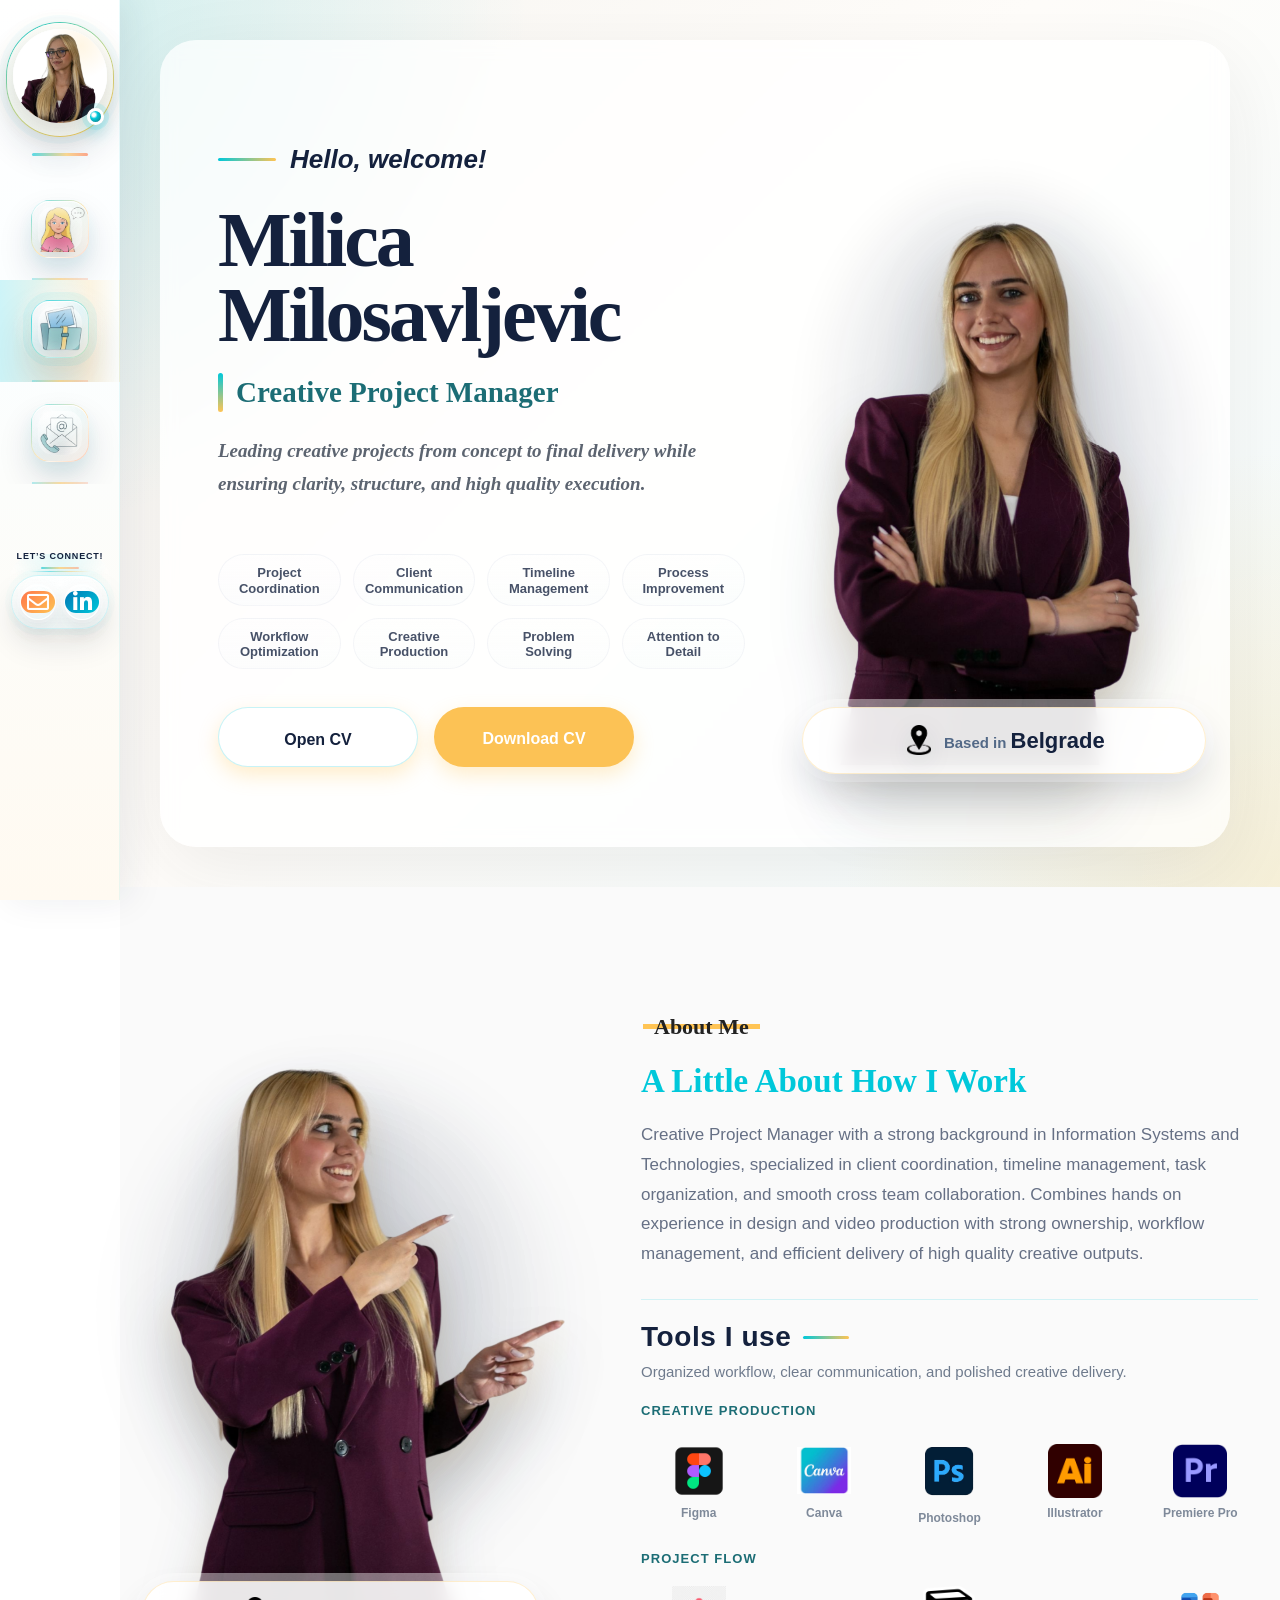
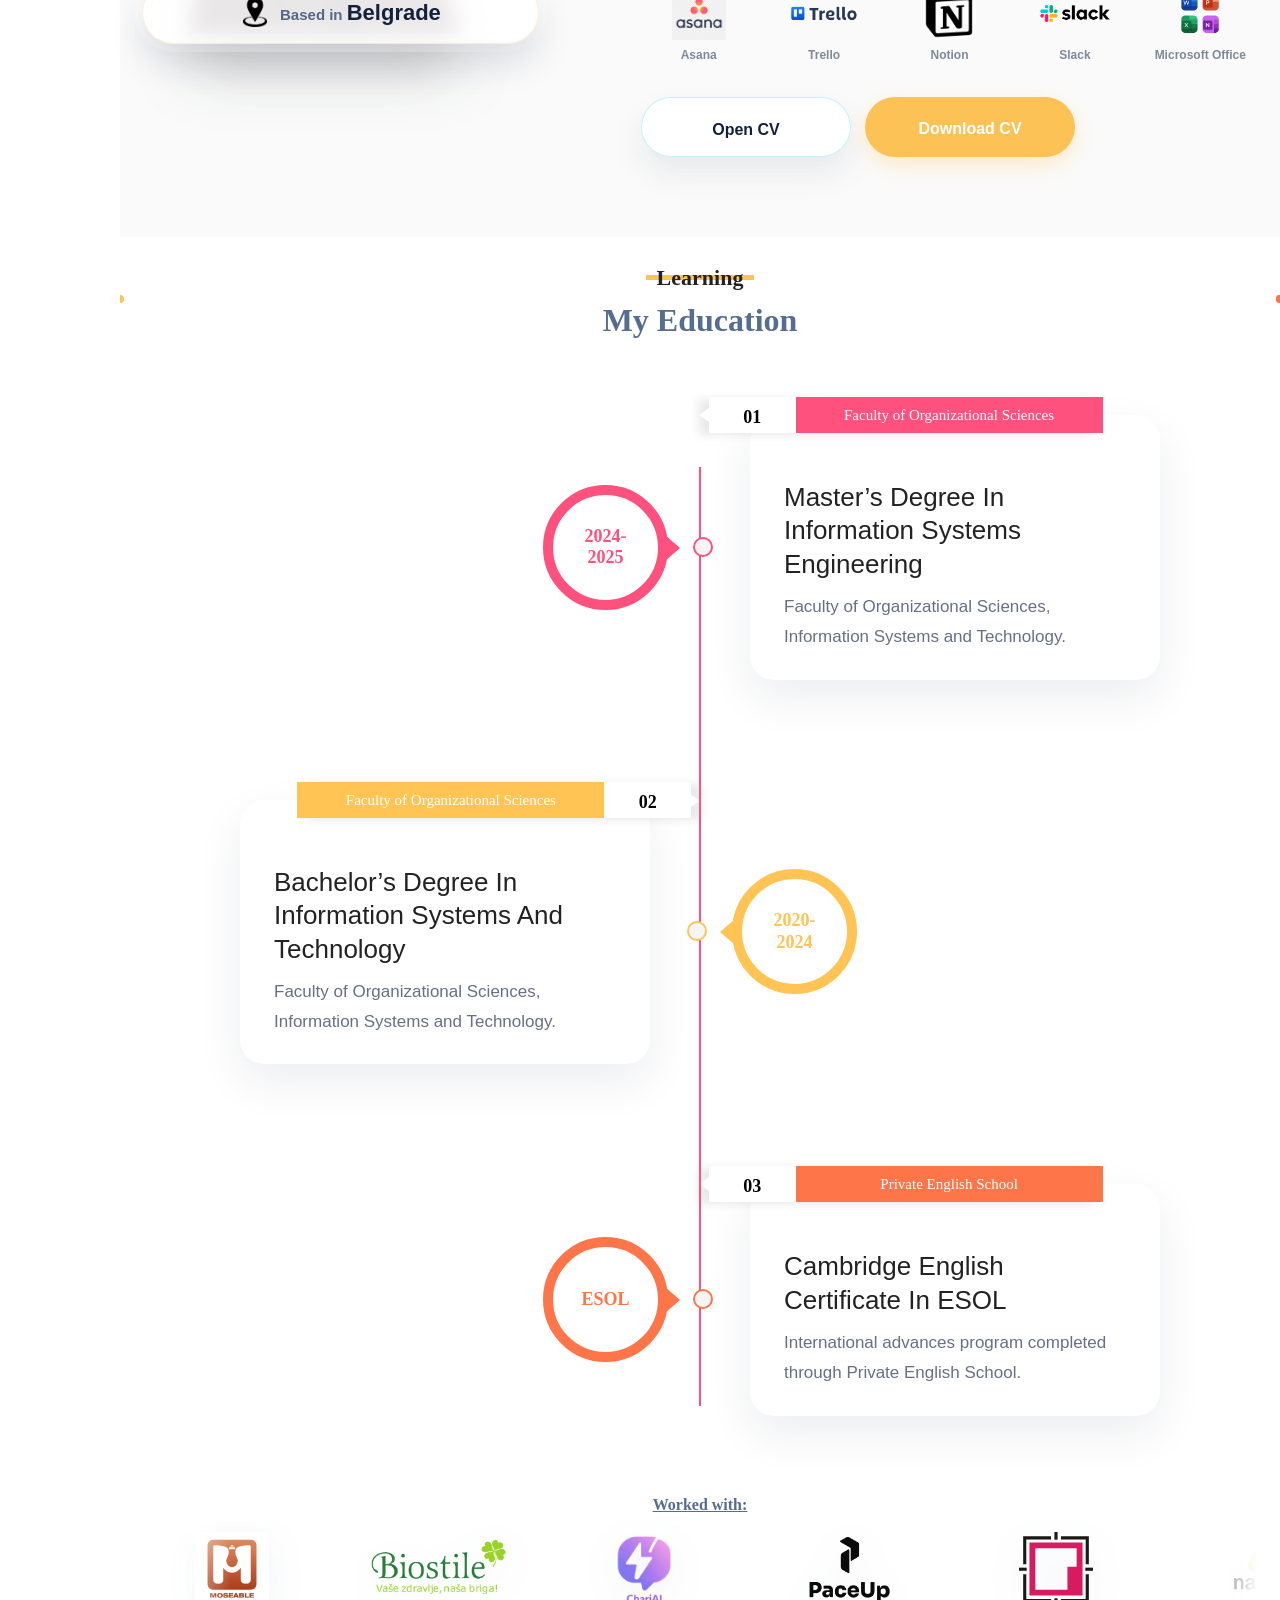
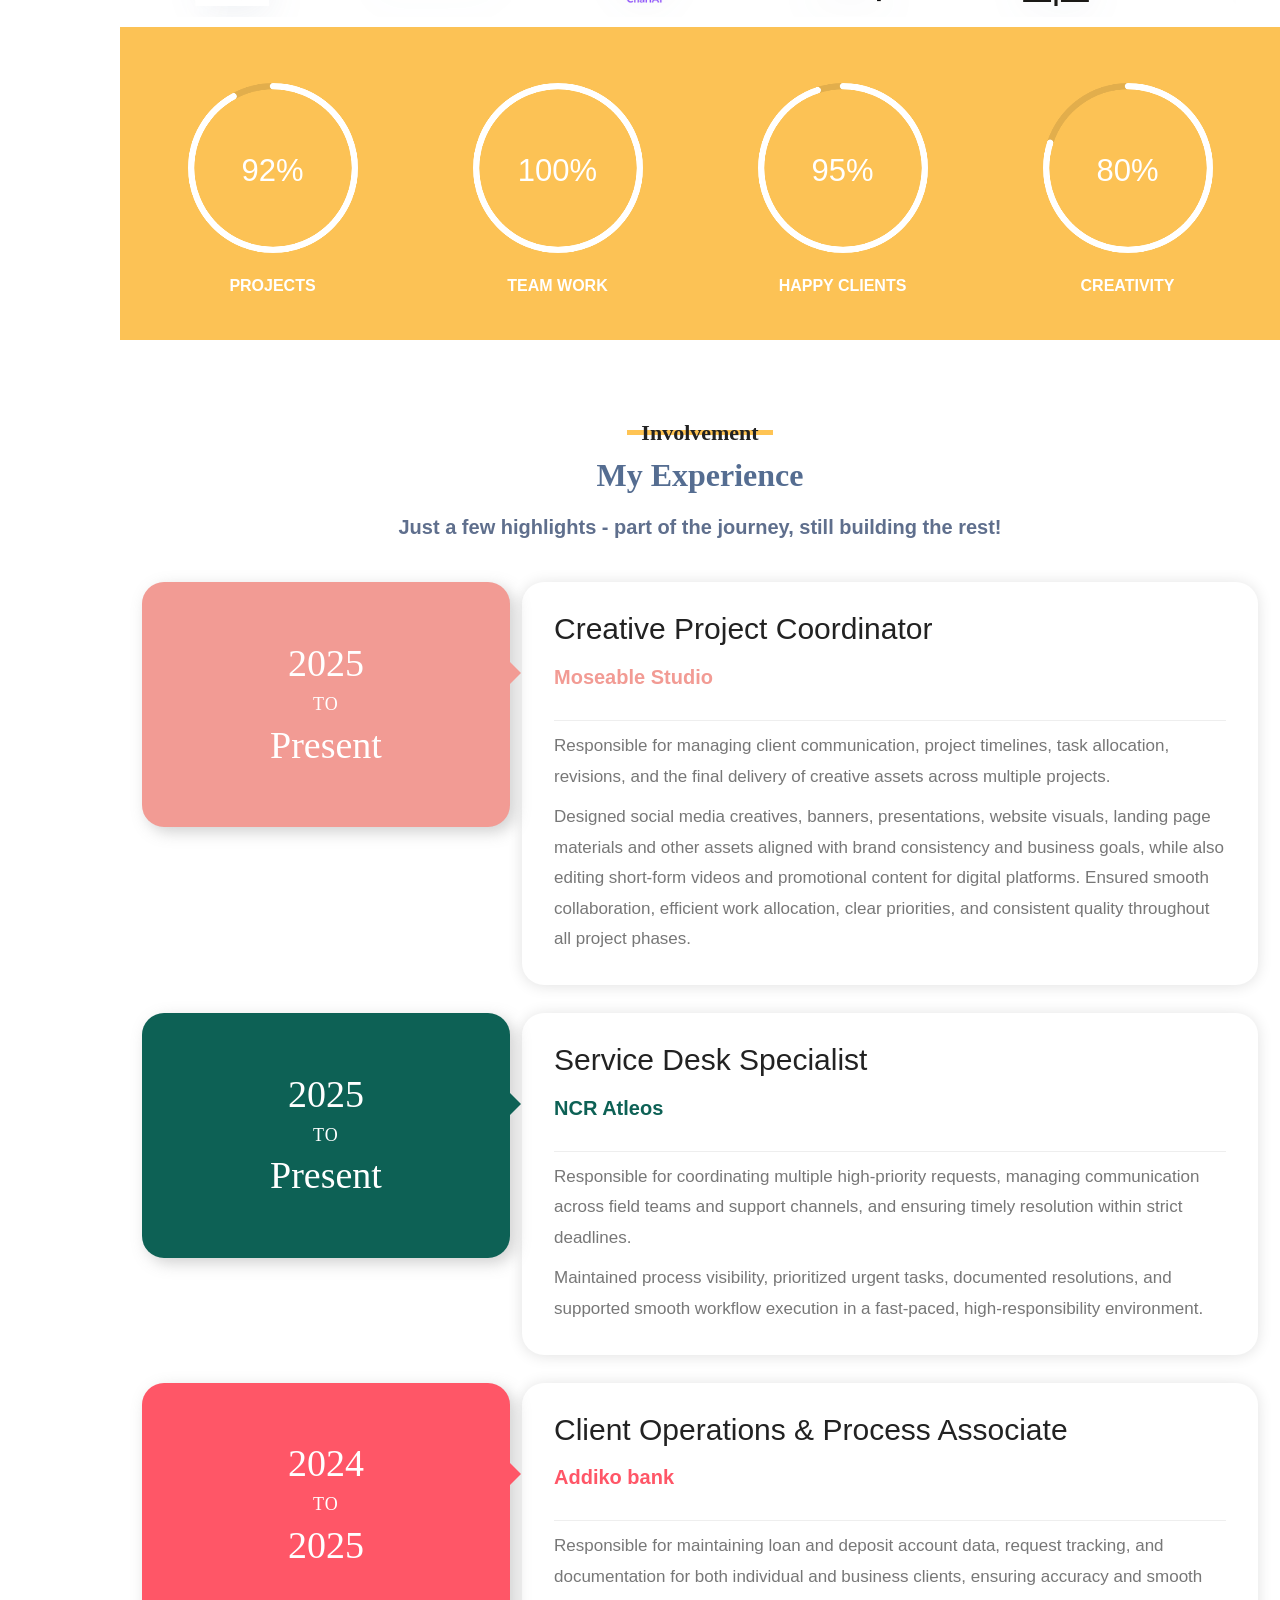
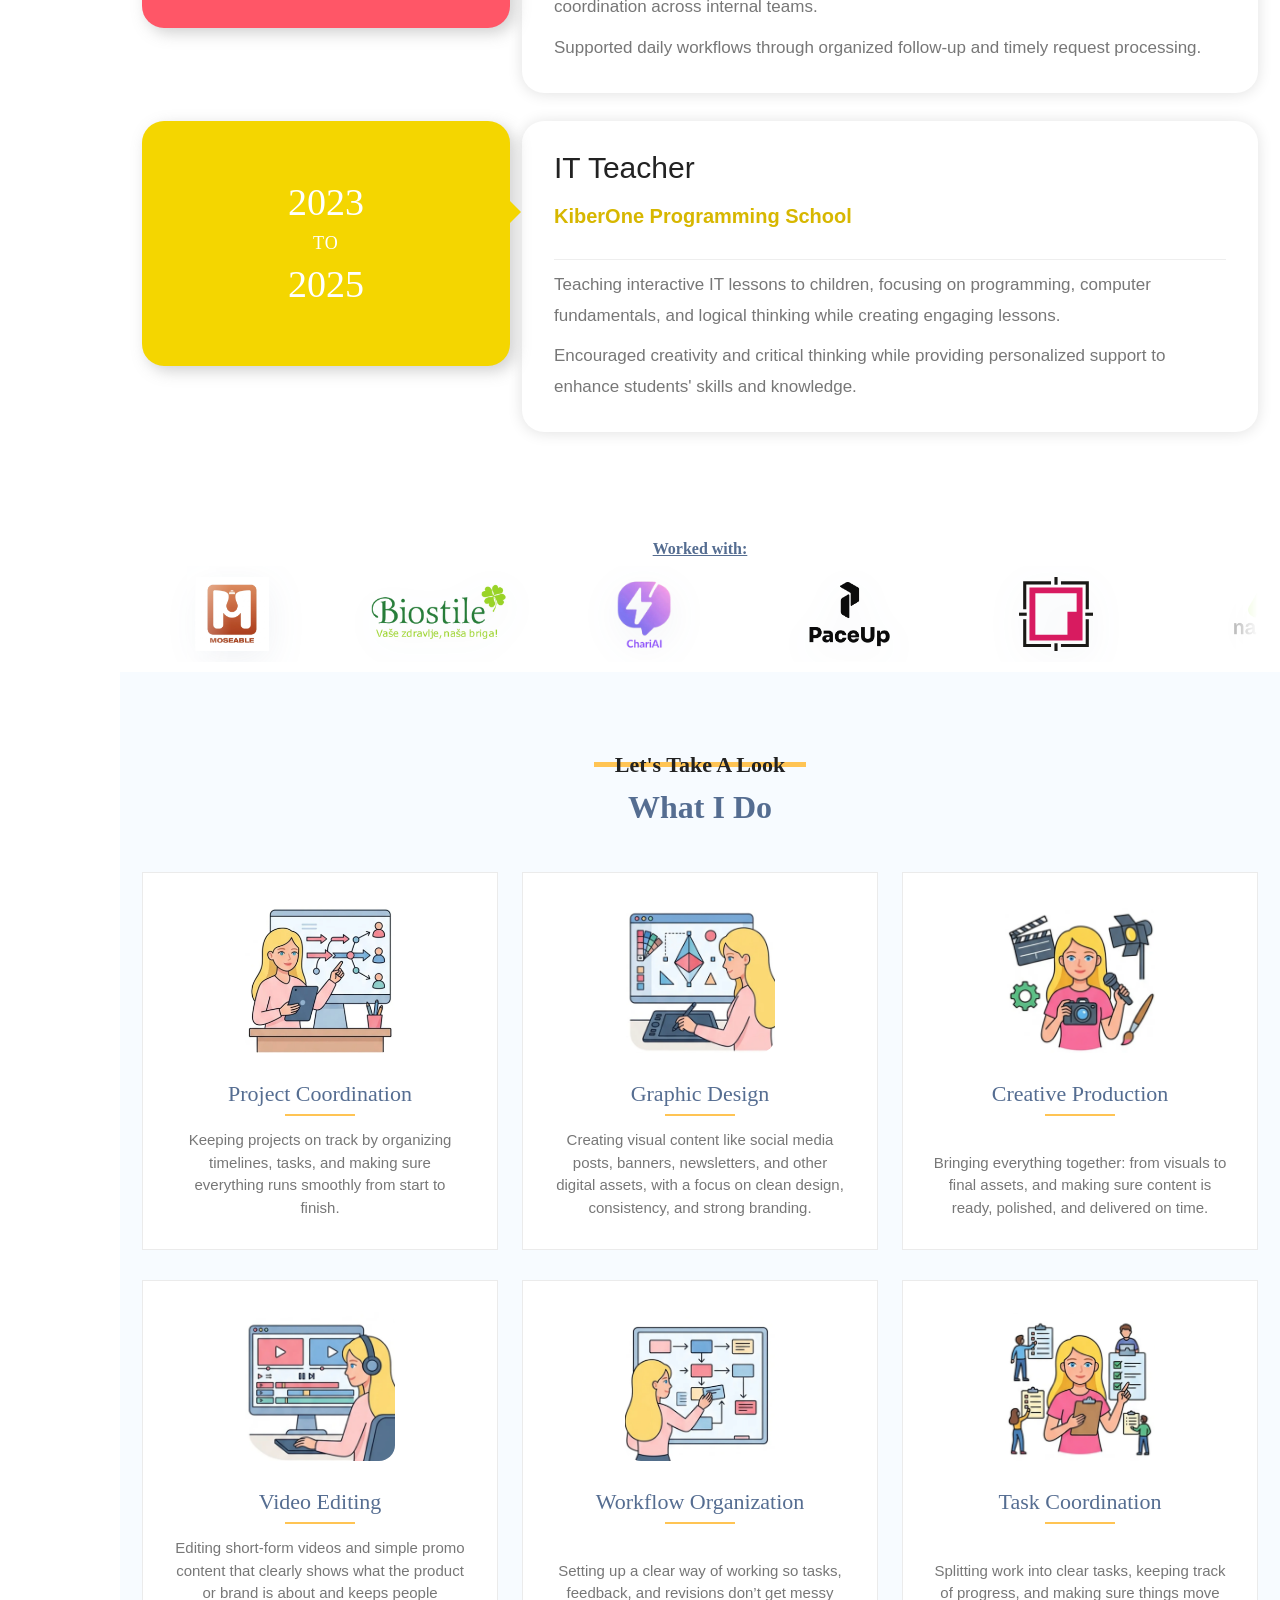
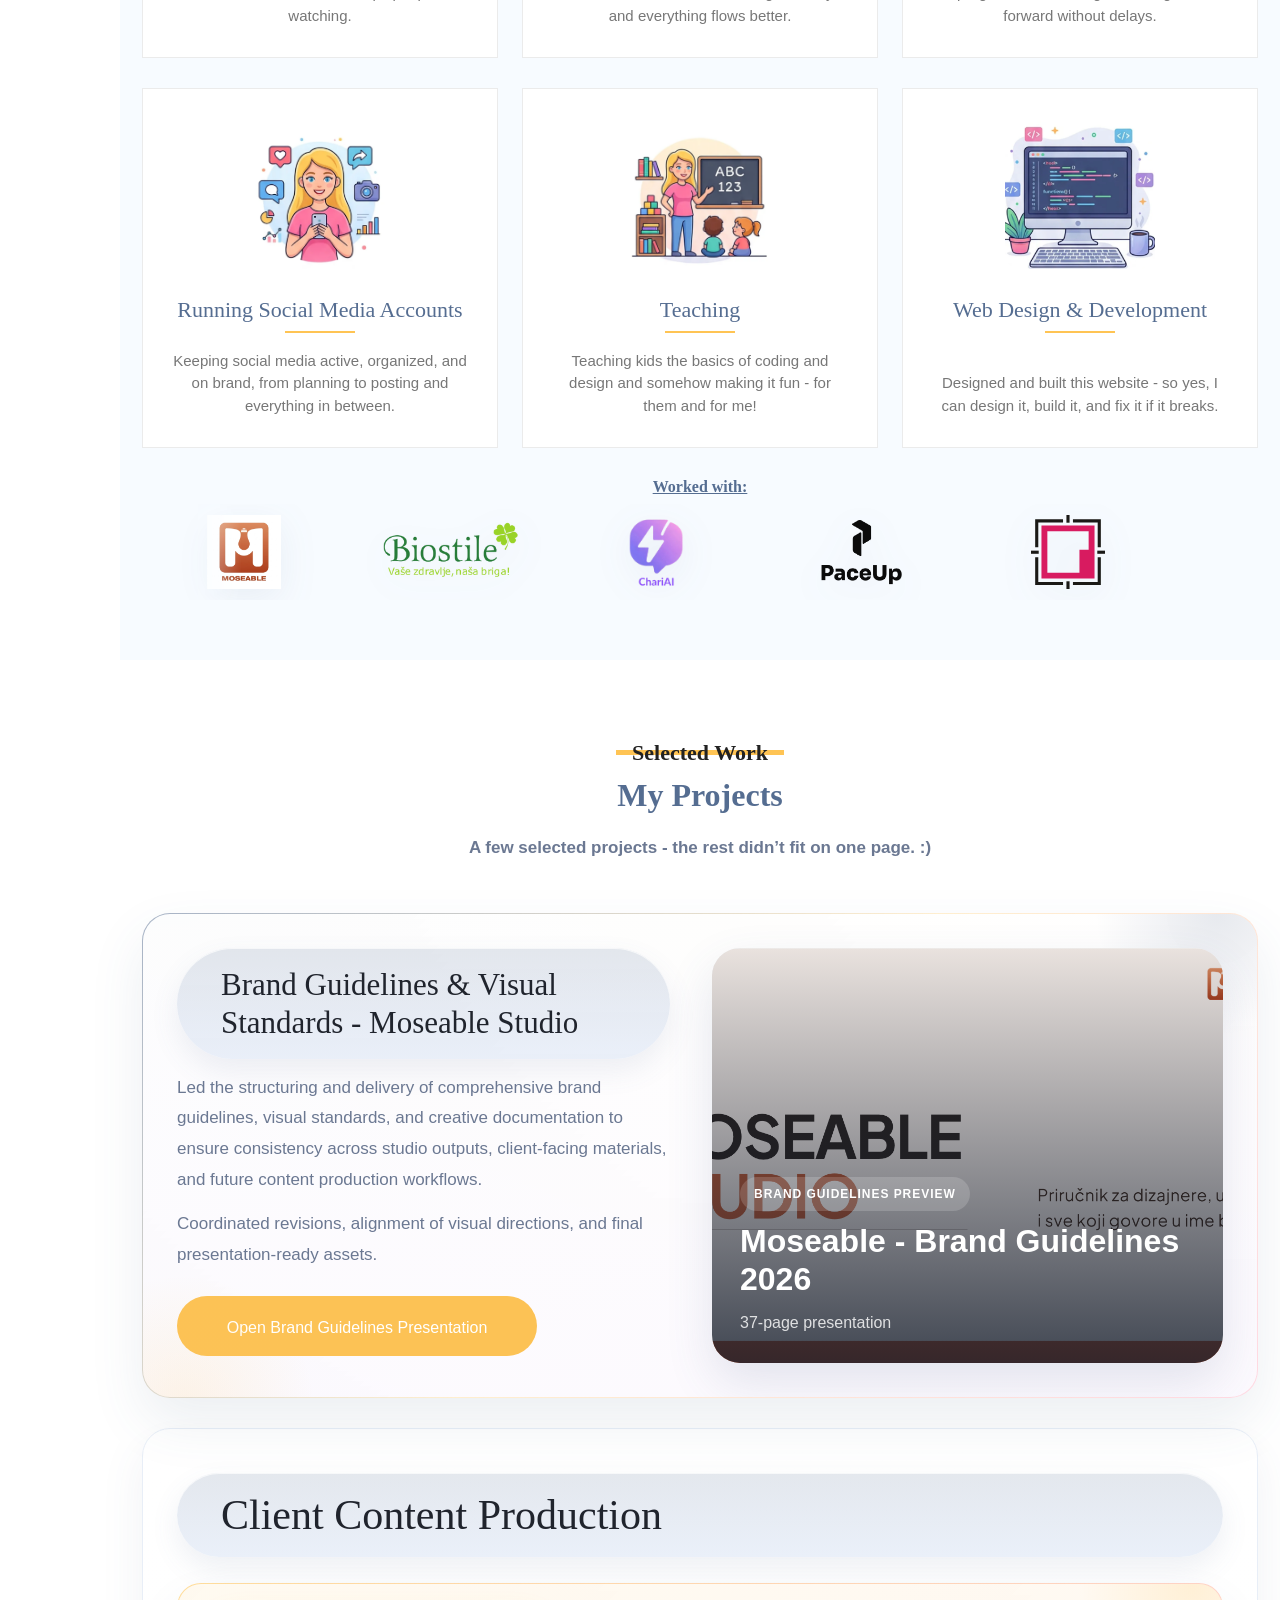
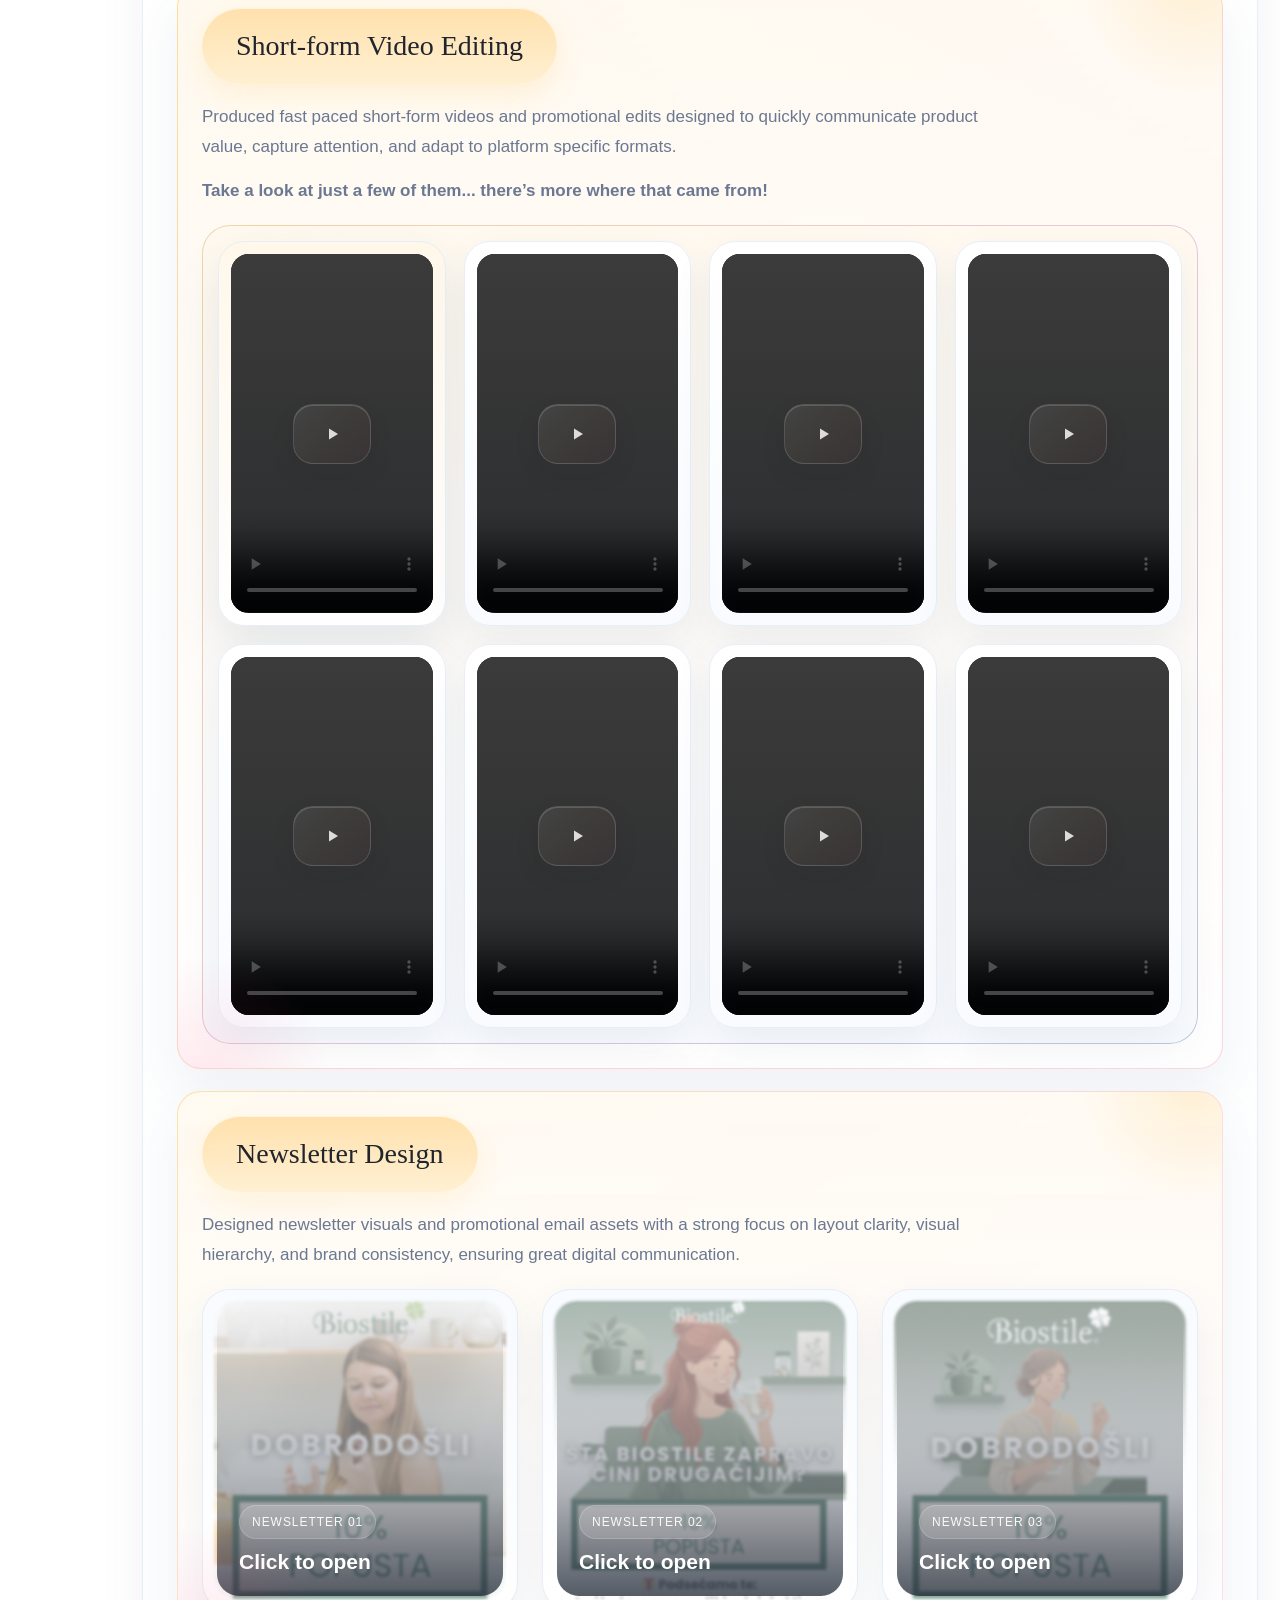
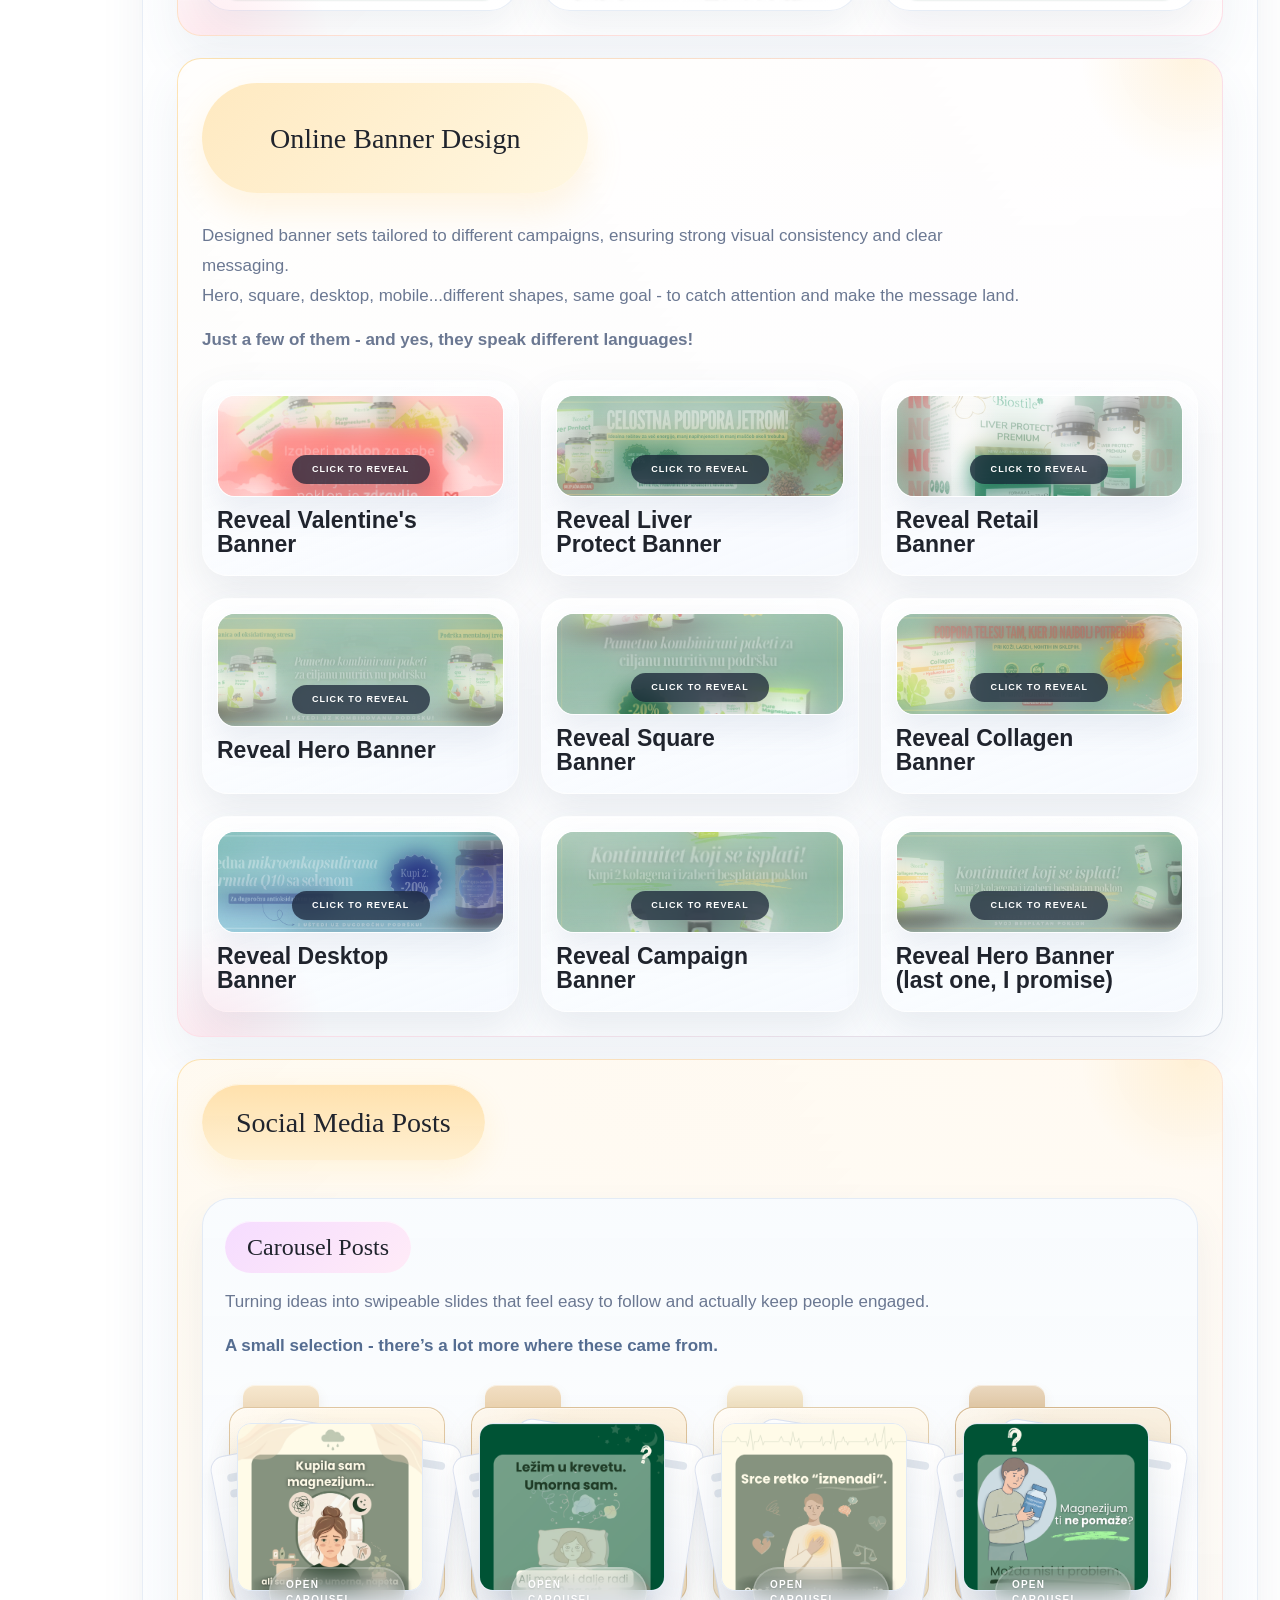
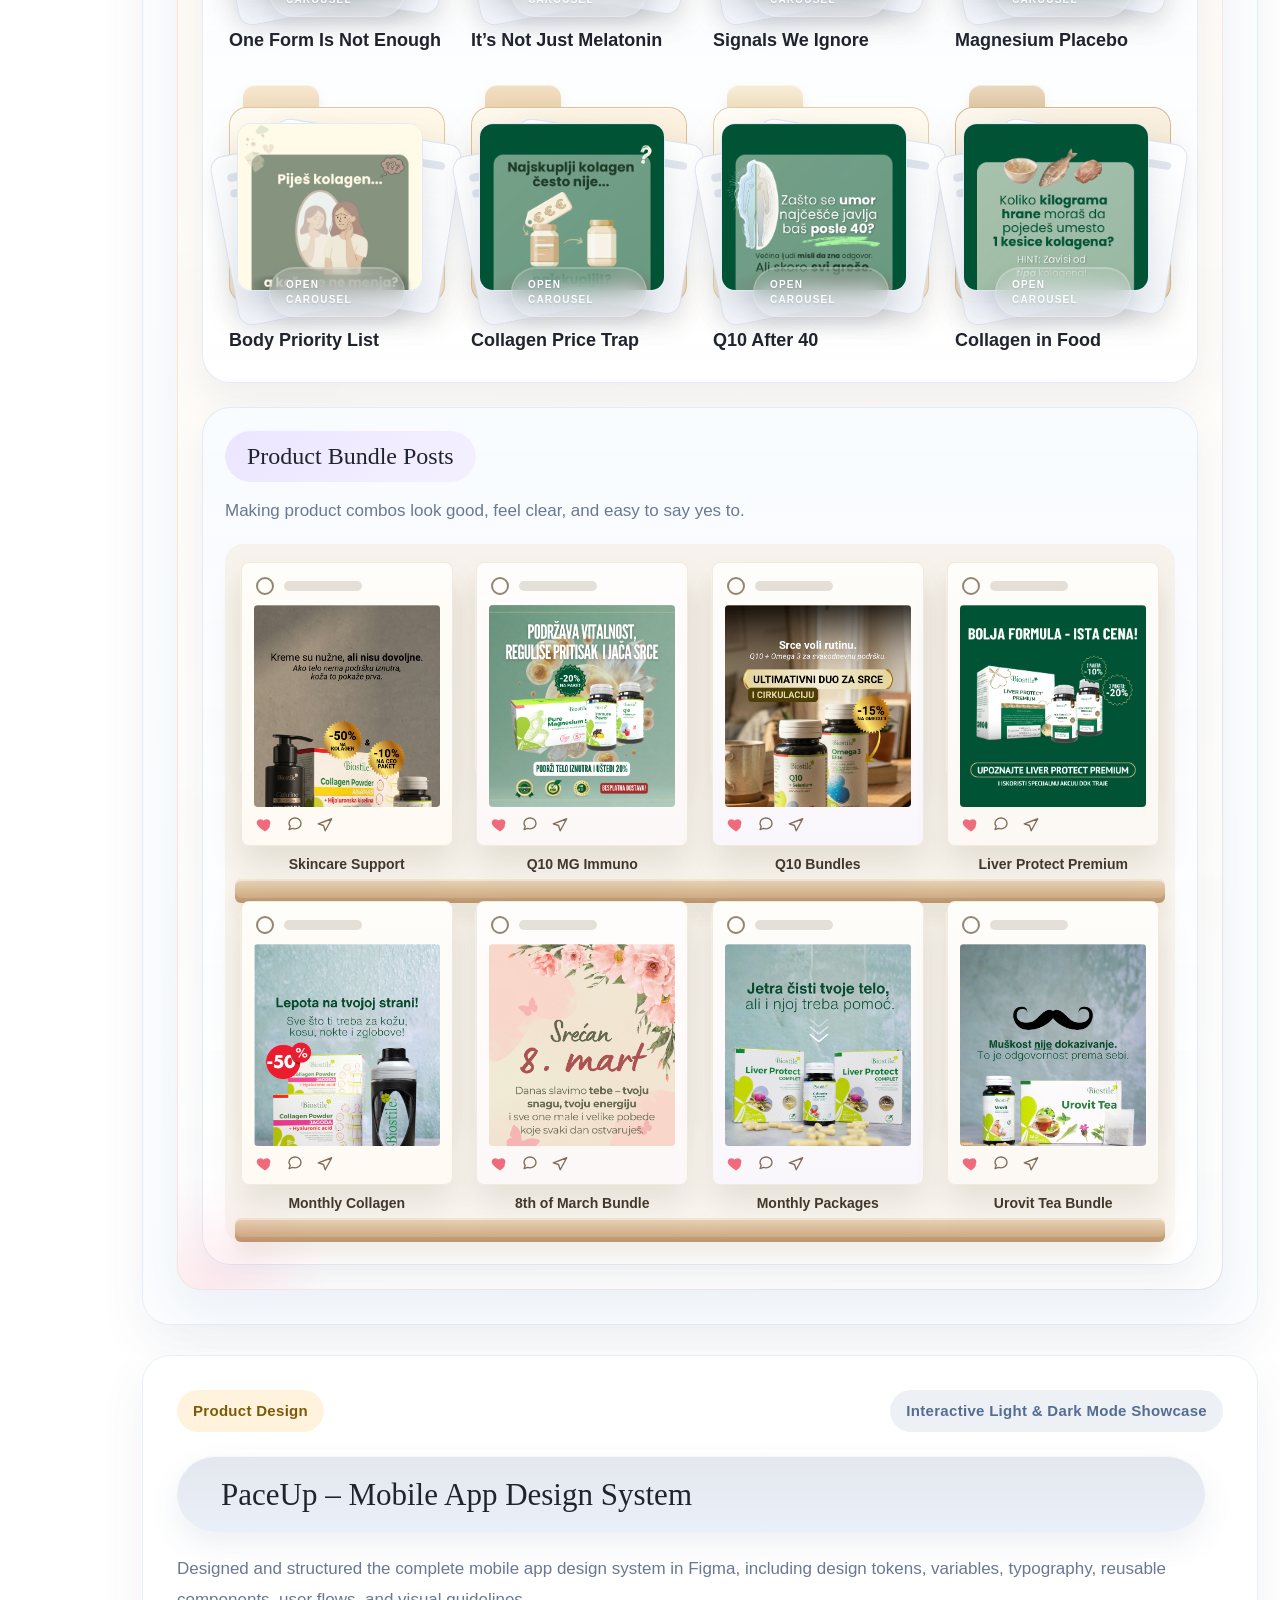
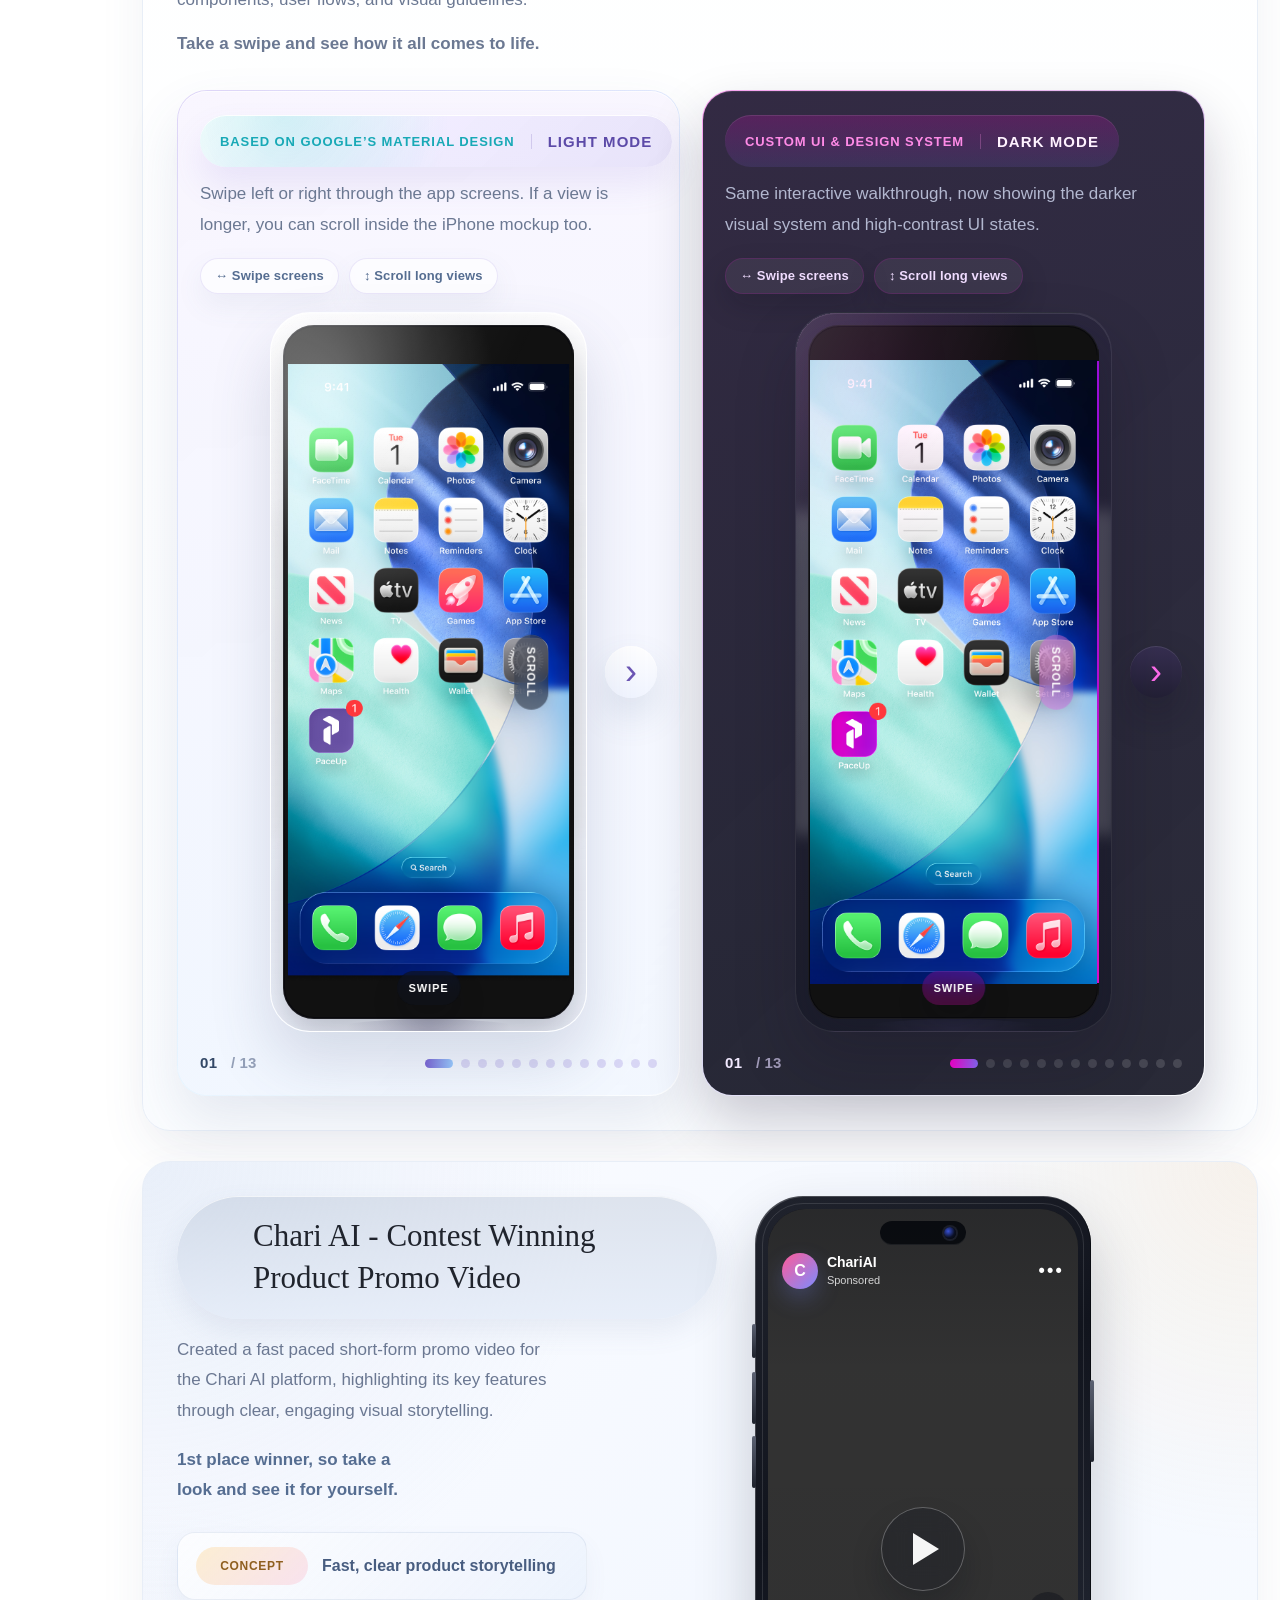
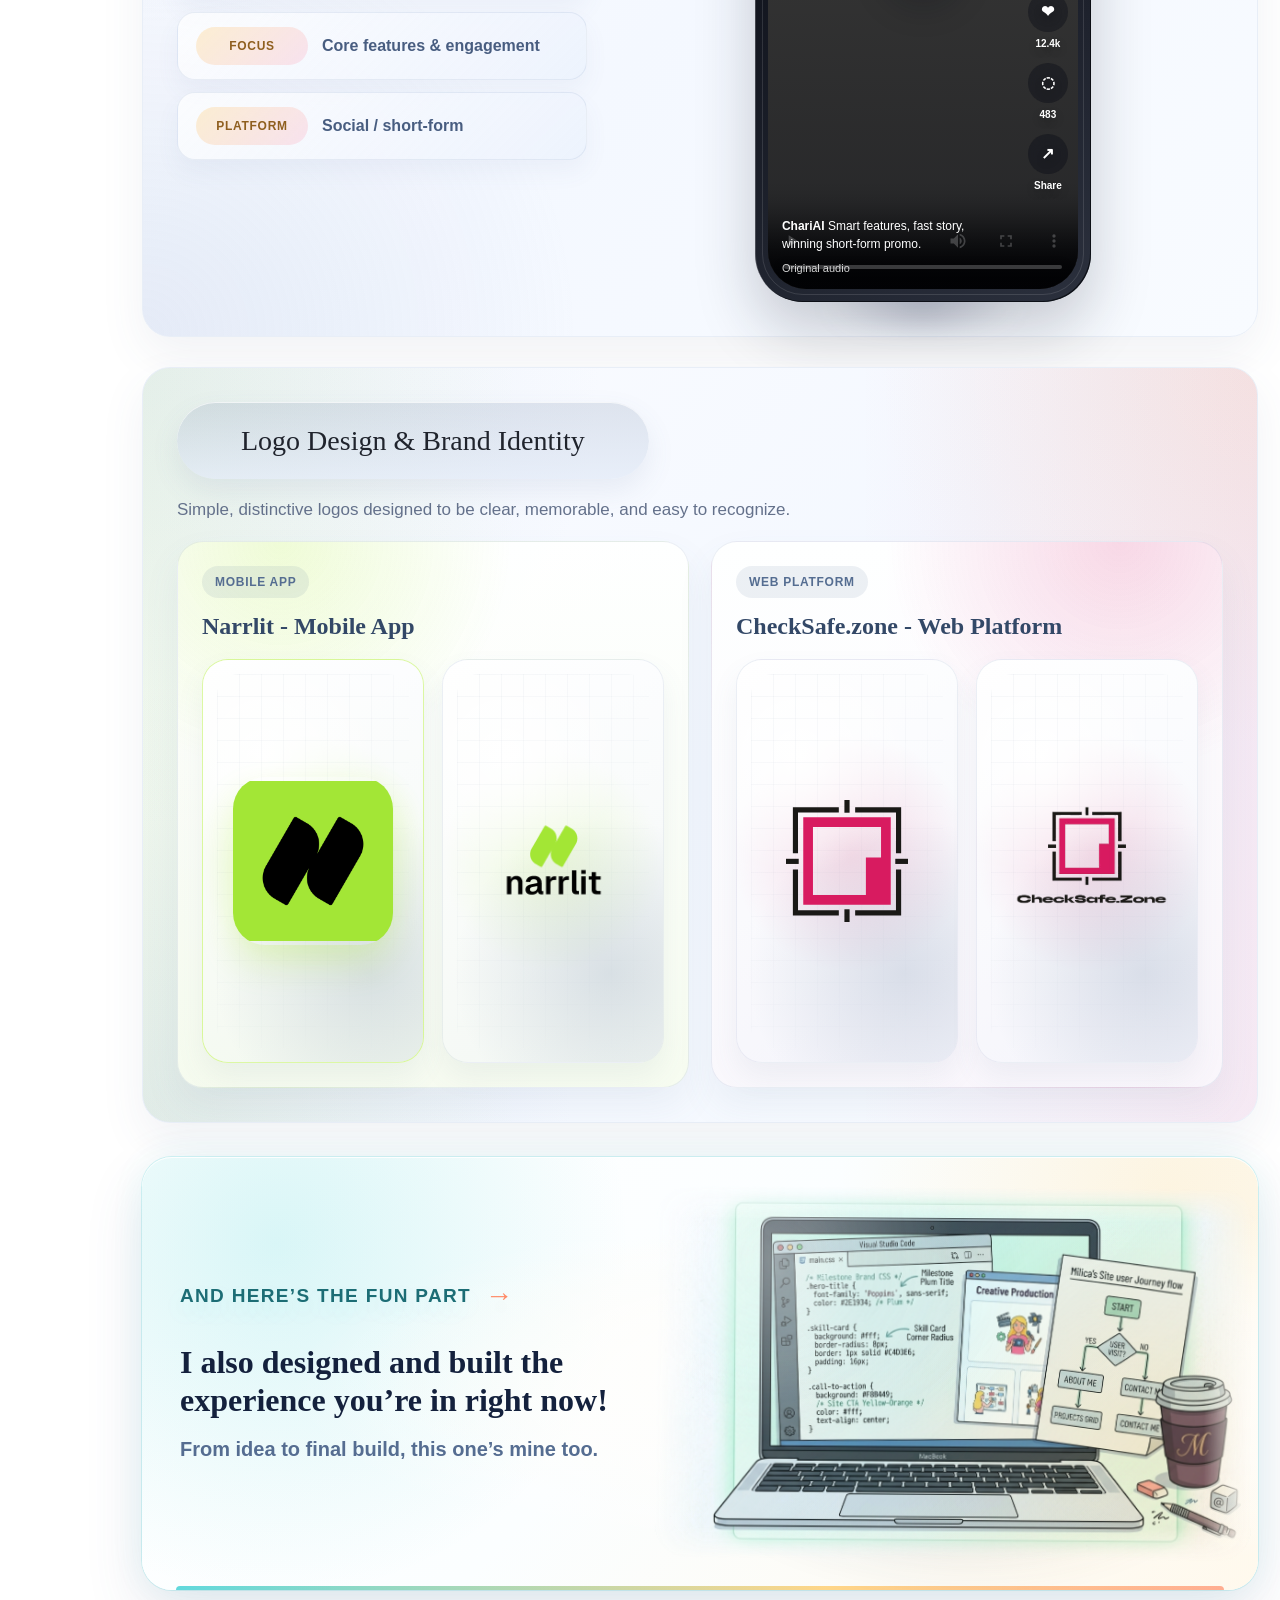
==== commit 92334d3c: "Improve mobile responsiveness" ====
--- a/Main Files/html/bootstrap5/color_version-MYPORTFOLIO/index.html
+++ b/Main Files/html/bootstrap5/color_version-MYPORTFOLIO/index.html
@@ -223,7 +223,7 @@
 								<div class="hero_intro_badge">Hello, welcome!</div>
 								<h1 class="banner_name ">Milica Milosavljevic</h1>
 								<p class="banner_pera">Creative Project Manager</p>
-								<p class="hero_summary">Leading creative projects from concept to final delivery while ensuring clarity, structure, and high-quality execution.</p>
+								<p class="hero_summary">Leading creative projects from concept to final delivery while ensuring clarity, structure, and high quality execution.</p>
 								<div class="hero_skills">
 									<ul class="hero_skill_list" aria-label="Core skills">
 										<li>Project Coordination</li>
--- a/Main Files/html/bootstrap5/color_version-MYPORTFOLIO/assets/css/style.css
+++ b/Main Files/html/bootstrap5/color_version-MYPORTFOLIO/assets/css/style.css
@@ -9459,3 +9459,264 @@
         transform: none;
     }
 }
+
+/* Mobile responsive polish */
+@media (max-width: 767px) {
+    html,
+    body {
+        max-width: 100%;
+        overflow-x: hidden;
+    }
+
+    .container,
+    .container-fluid {
+        max-width: 100%;
+        padding-left: 18px;
+        padding-right: 18px;
+    }
+
+    .port_sec_warapper,
+    .port_bannerbg_wrapper,
+    .port_banner_wrapper,
+    .projects_section,
+    .selfintro_section,
+    .education_section,
+    .experience_section,
+    .services_section,
+    .progress_section {
+        max-width: 100%;
+        overflow-x: hidden;
+    }
+
+    .port_togglebox {
+        top: 20px;
+        right: 22px;
+        width: 28px;
+    }
+
+    .port_sidebar_wrapper {
+        width: min(88vw, 120px);
+    }
+
+    .port_banner_wrapper {
+        min-height: auto;
+        padding-bottom: 28px;
+    }
+
+    .port_banner_wrapper .banner_content {
+        padding: 82px 0 22px;
+        text-align: left;
+    }
+
+    .bannner_leftpart {
+        max-width: 100%;
+    }
+
+    .bannner_leftpart .banner_name {
+        margin-left: 0;
+        font-size: 42px;
+        line-height: 1.05;
+        overflow-wrap: anywhere;
+    }
+
+    p.banner_pera {
+        font-size: 20px;
+        line-height: 1.25;
+    }
+
+    .hero_summary {
+        max-width: 100%;
+        font-size: 16px;
+        line-height: 1.65;
+    }
+
+    .hero_skill_list {
+        grid-template-columns: 1fr;
+    }
+
+    .banner_btn {
+        display: grid;
+        grid-template-columns: 1fr;
+        gap: 12px;
+        max-width: 260px;
+    }
+
+    .banner_btn .portfolio_btn {
+        width: 100%;
+        min-width: 0;
+        margin: 0;
+    }
+
+    .hero_photo_wrap {
+        margin-top: 12px;
+    }
+
+    .project_story_card,
+    .project_story_card_chari,
+    .project_story_card_moseable {
+        padding: 22px 16px;
+        border-radius: 22px;
+    }
+
+    .portfolio_storyboard {
+        gap: 22px;
+    }
+
+    .project_story_card_chari .project_story_title_badge,
+    .moseable_title_badge,
+    .client_content_title_badge {
+        width: 100%;
+        max-width: 100%;
+        padding: 16px 18px;
+        border-radius: 24px;
+        text-align: center;
+    }
+
+    .chari_title_line {
+        white-space: normal;
+    }
+
+    .chari_story_highlight {
+        grid-template-columns: 1fr;
+        align-items: start;
+        gap: 10px;
+    }
+
+    .chari_story_highlight span {
+        justify-content: flex-start;
+        width: fit-content;
+    }
+
+    .chari_reel_stage {
+        margin-top: 12px;
+    }
+
+    .chari_reel_phone {
+        width: min(100%, 292px);
+    }
+
+    .brand_identity_header {
+        margin-bottom: 22px;
+    }
+
+    .brand_identity_panel {
+        min-width: 0;
+    }
+
+    .brand_logo_tile {
+        width: 100%;
+        min-height: 170px;
+    }
+
+    .brand_logo_tile_checksafe_mark img {
+        max-width: 360px;
+        height: 222px;
+        transform: scale(1.28);
+    }
+
+    .site_build_note {
+        grid-template-columns: 1fr;
+        gap: 20px;
+        padding: 24px 16px 30px;
+        overflow: hidden;
+    }
+
+    .site_build_note h3 {
+        font-size: 26px;
+        line-height: 1.22;
+    }
+
+    .site_build_note p {
+        font-size: 16px;
+        line-height: 1.55;
+    }
+
+    .site_build_note_visual {
+        width: 100%;
+        justify-self: center;
+    }
+
+    .site_build_image_wrap {
+        width: 100%;
+        aspect-ratio: 4 / 3;
+        transform: none;
+    }
+
+    .client_content_header h3,
+    .project_story_copy h3,
+    h2.project_heading {
+        font-size: 26px;
+        line-height: 1.22;
+        overflow-wrap: anywhere;
+    }
+
+    .client_video_showcase_grid,
+    .banner_reveal_grid,
+    .project_child_gallery_grid,
+    .project_child_media_grid {
+        grid-template-columns: 1fr;
+    }
+
+    .banner_reveal_button,
+    .project_media_slot,
+    .project_media_cover {
+        min-width: 0;
+    }
+
+    .worked_with_band {
+        overflow: hidden;
+    }
+
+    .worked_with_inner {
+        padding-left: 0;
+        padding-right: 0;
+    }
+
+    .portfolio_footer_inner,
+    .portfolio_footer_details {
+        grid-template-columns: 1fr;
+    }
+
+    .portfolio_footer_intro h2 {
+        font-size: 30px;
+        line-height: 1.18;
+    }
+}
+
+@media (max-width: 420px) {
+    .container,
+    .container-fluid {
+        padding-left: 14px;
+        padding-right: 14px;
+    }
+
+    .bannner_leftpart .banner_name {
+        font-size: 36px;
+    }
+
+    .hero_intro_badge {
+        font-size: 18px;
+    }
+
+    .project_story_card,
+    .project_story_card_chari,
+    .project_story_card_moseable,
+    .brand_identity_card {
+        padding-left: 14px;
+        padding-right: 14px;
+    }
+
+    .brand_identity_panel_header h4 {
+        font-size: 18px;
+    }
+
+    .brand_logo_tile_checksafe_mark img {
+        max-width: 320px;
+        height: 198px;
+        transform: scale(1.18);
+    }
+
+    .site_build_image_wrap {
+        aspect-ratio: 1 / 1;
+    }
+}
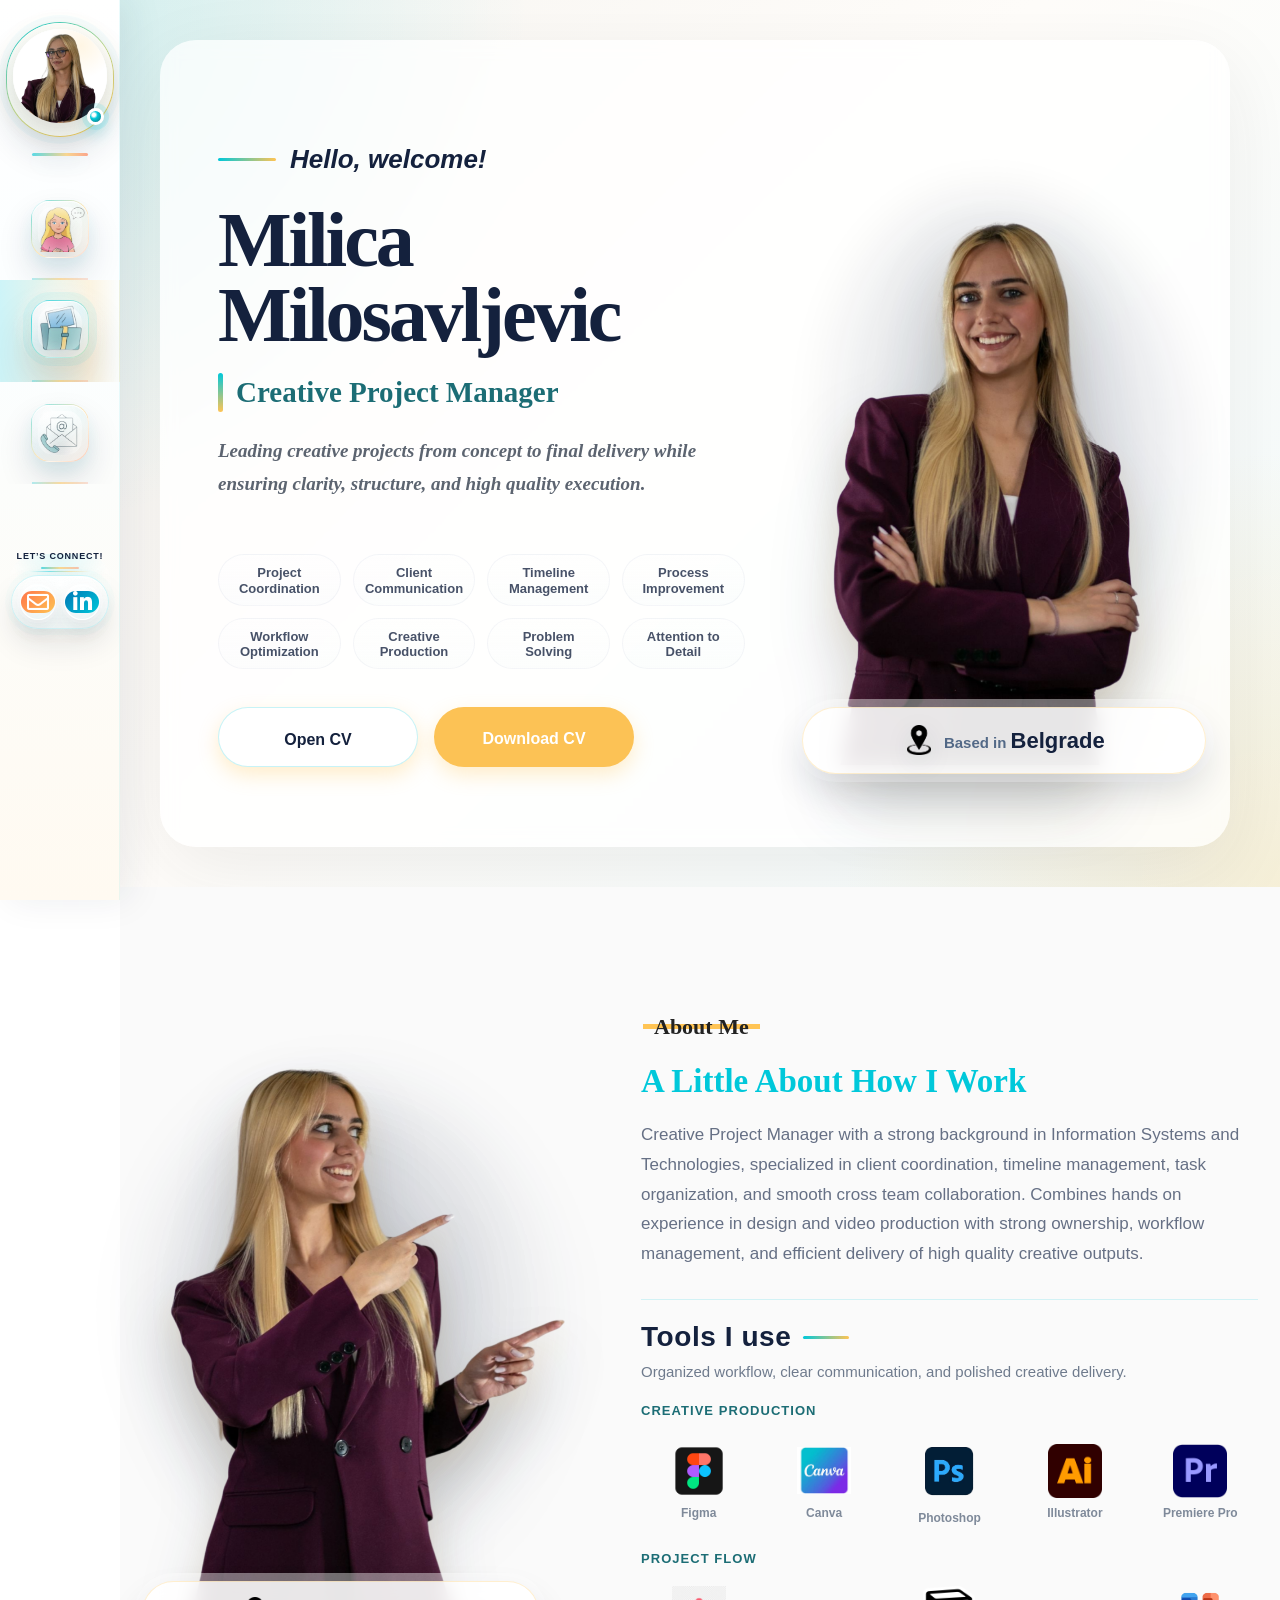
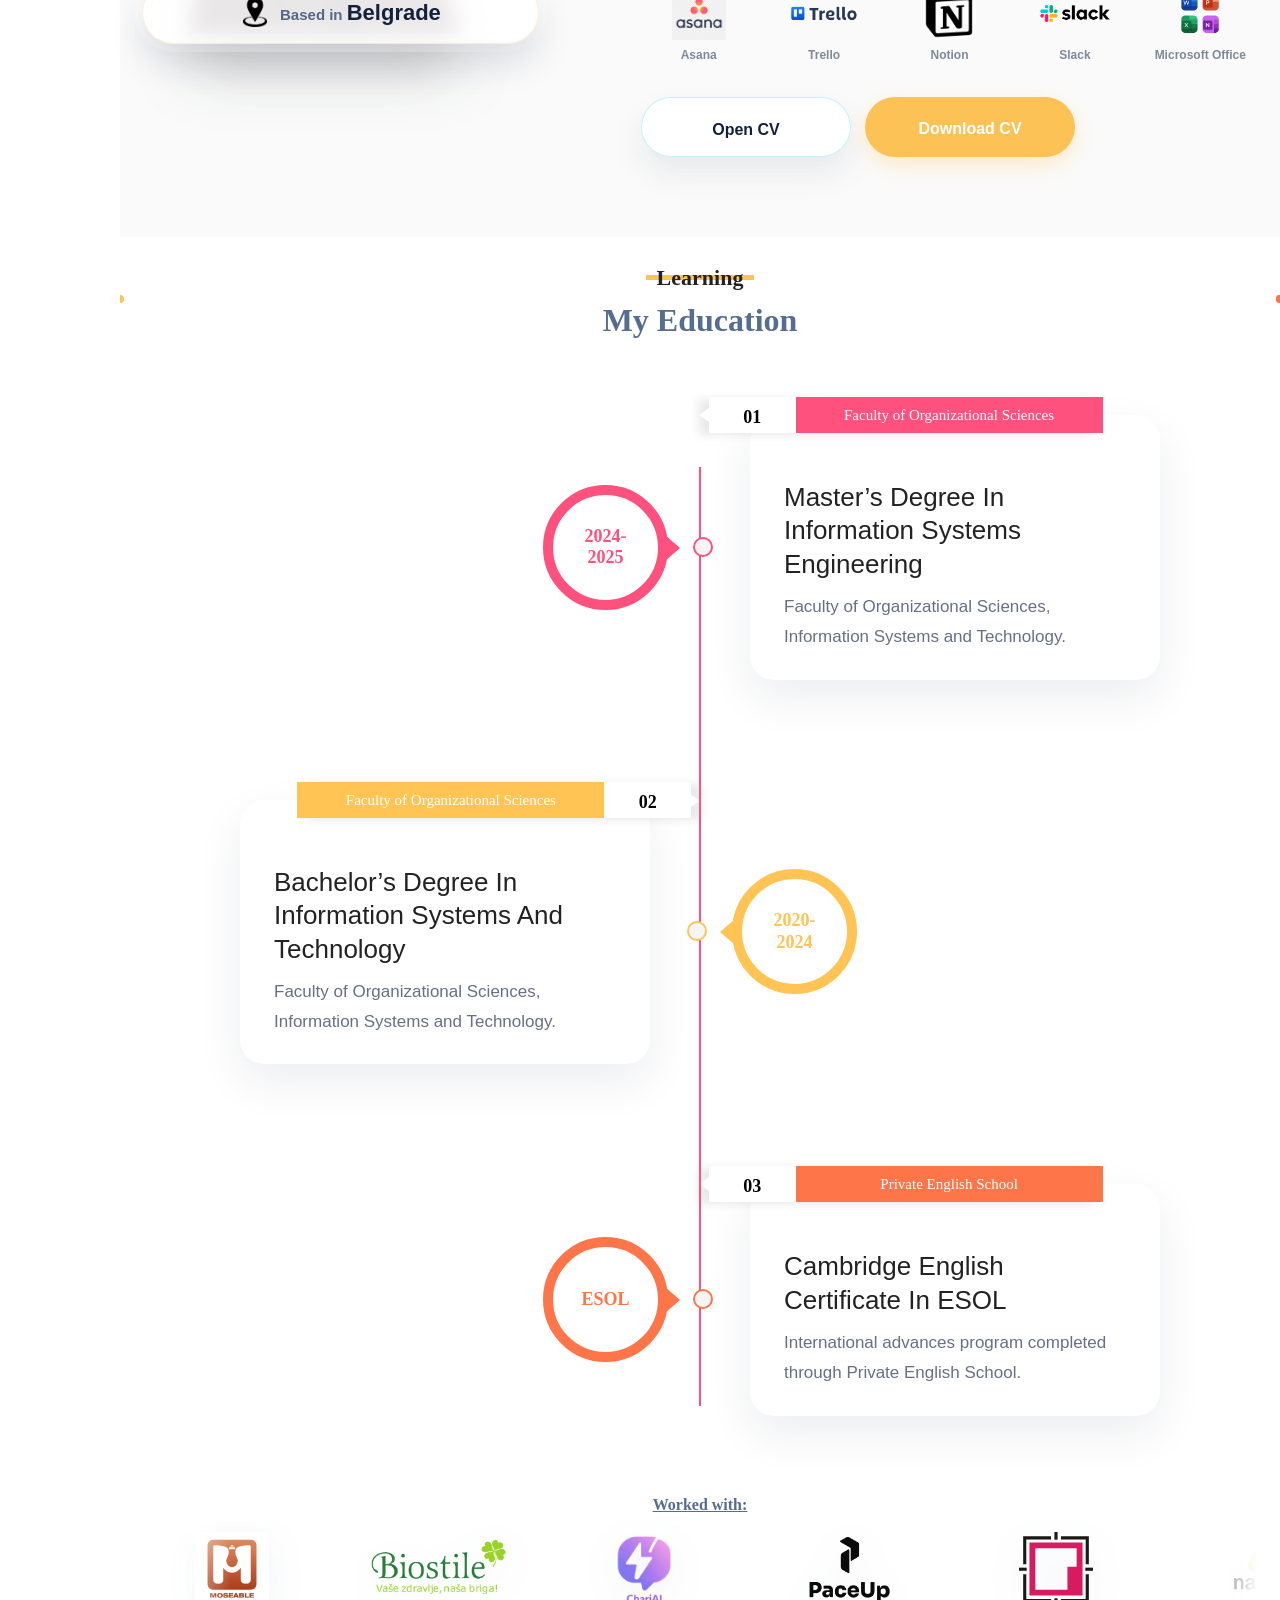
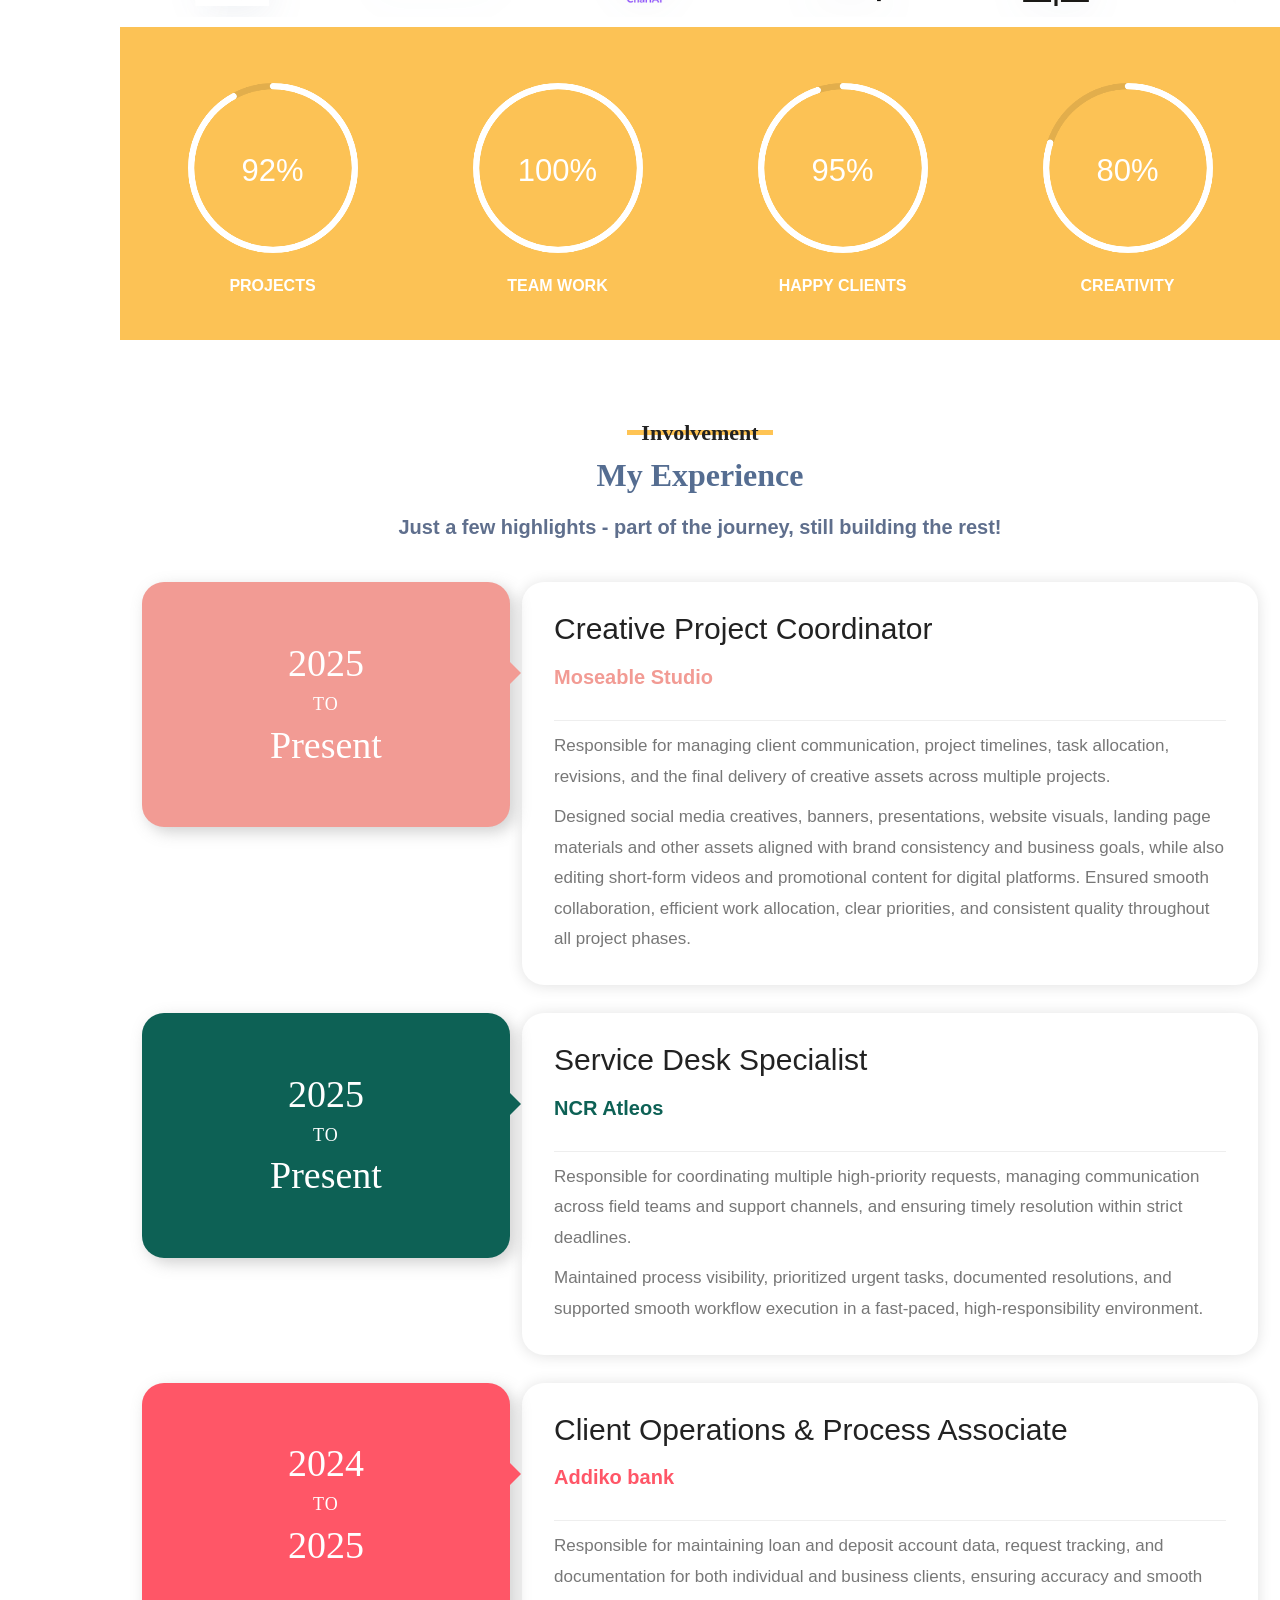
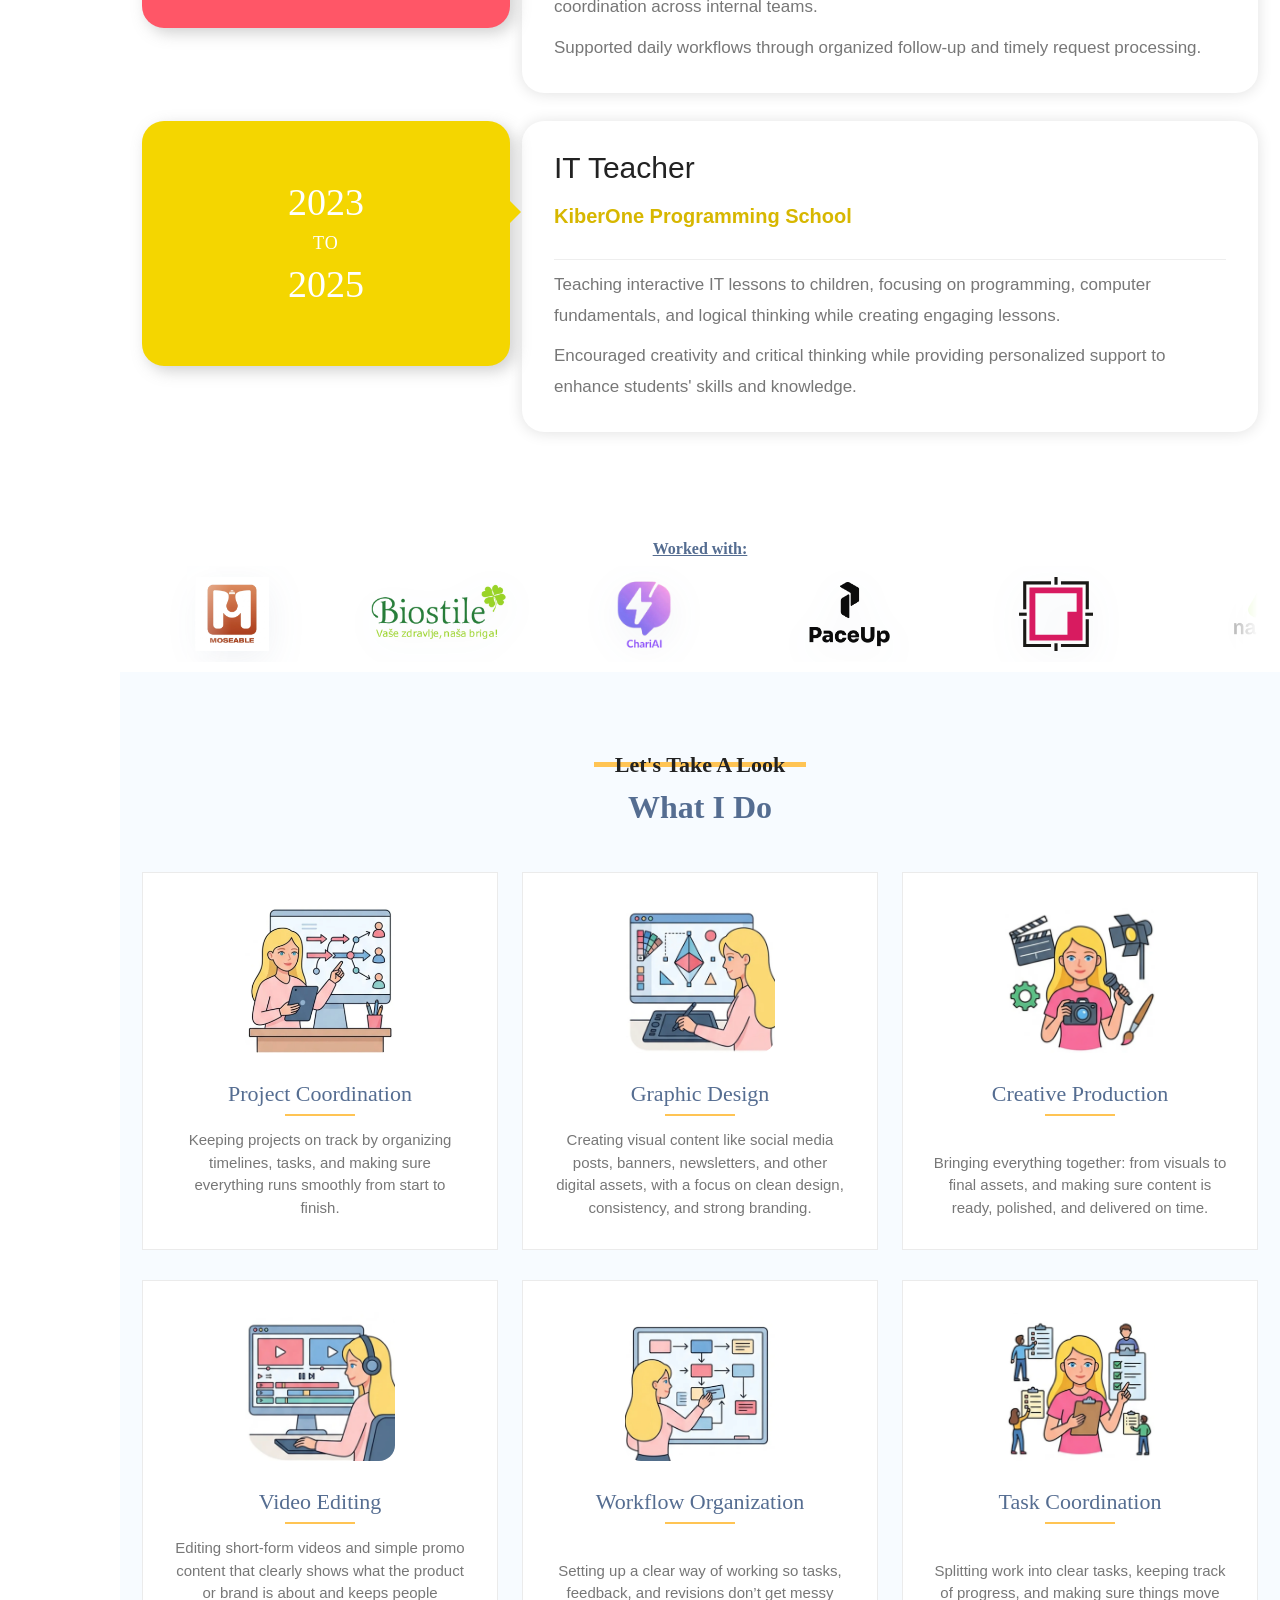
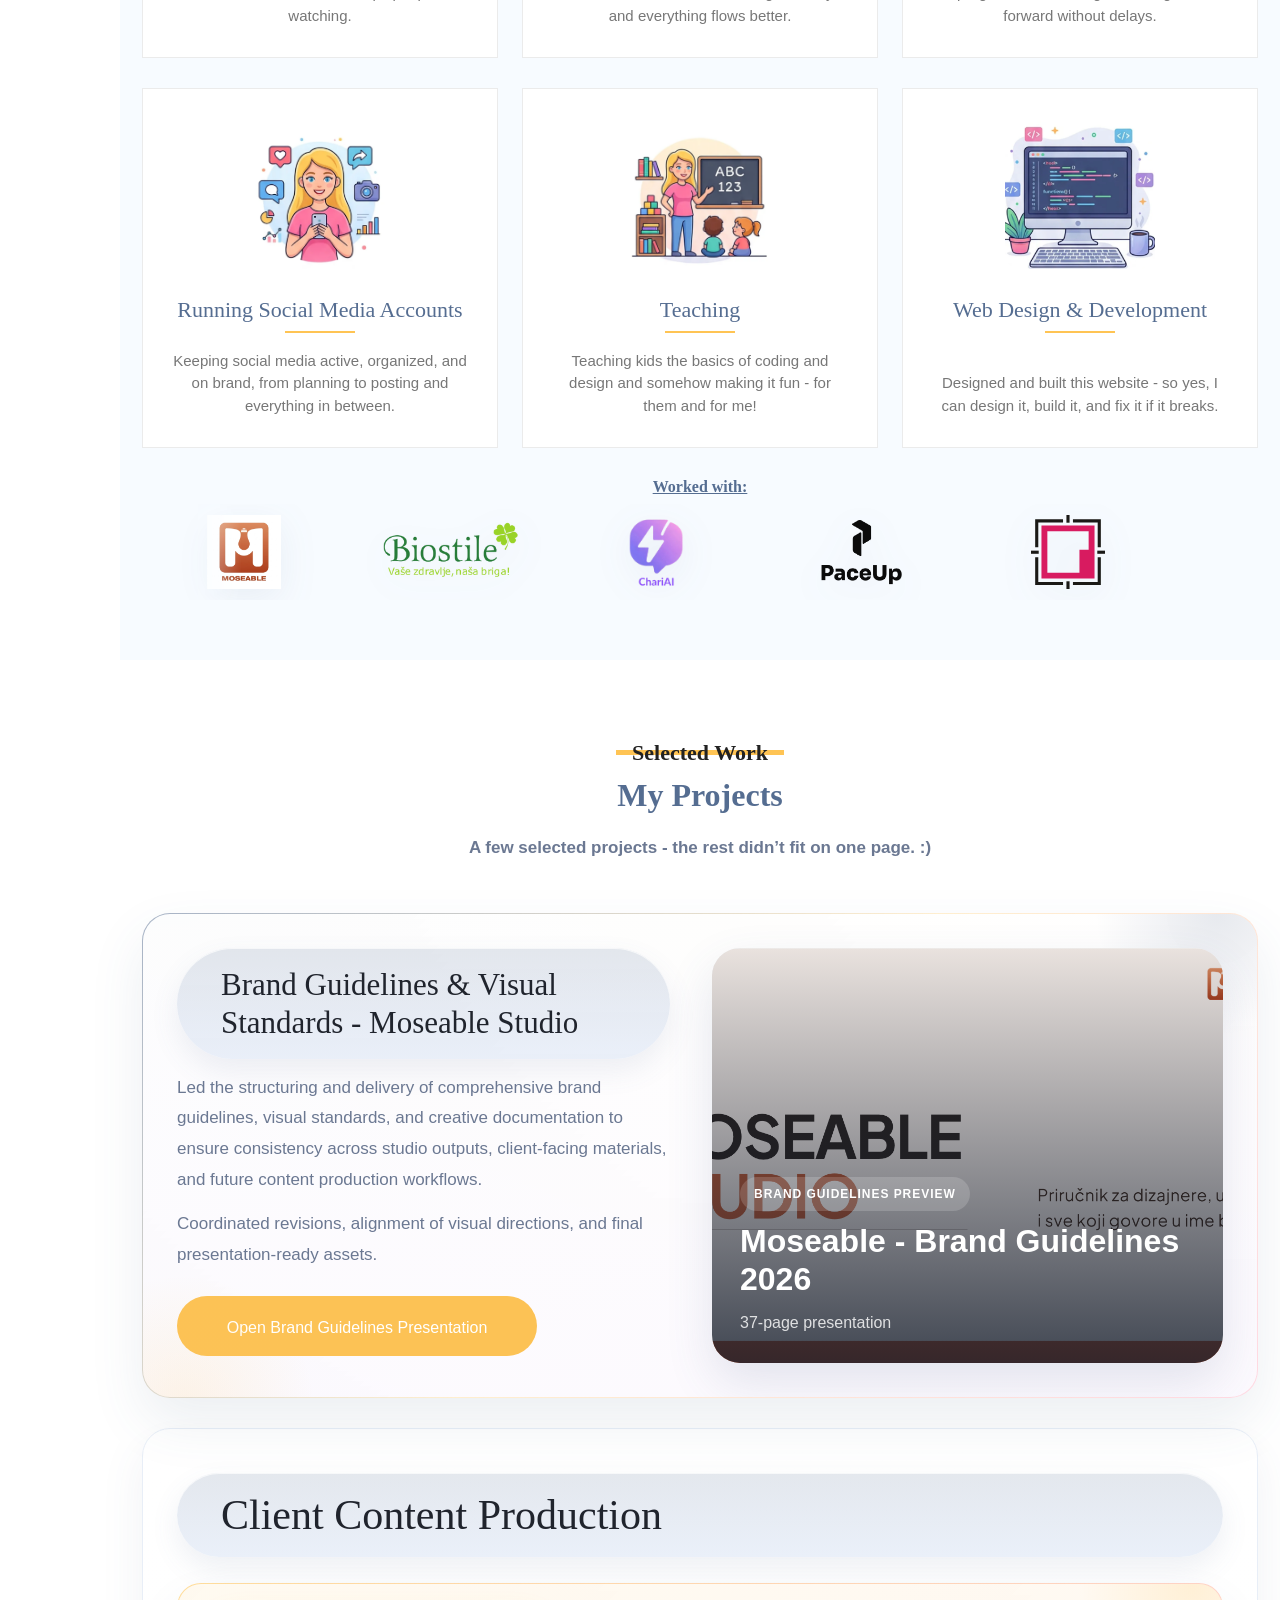
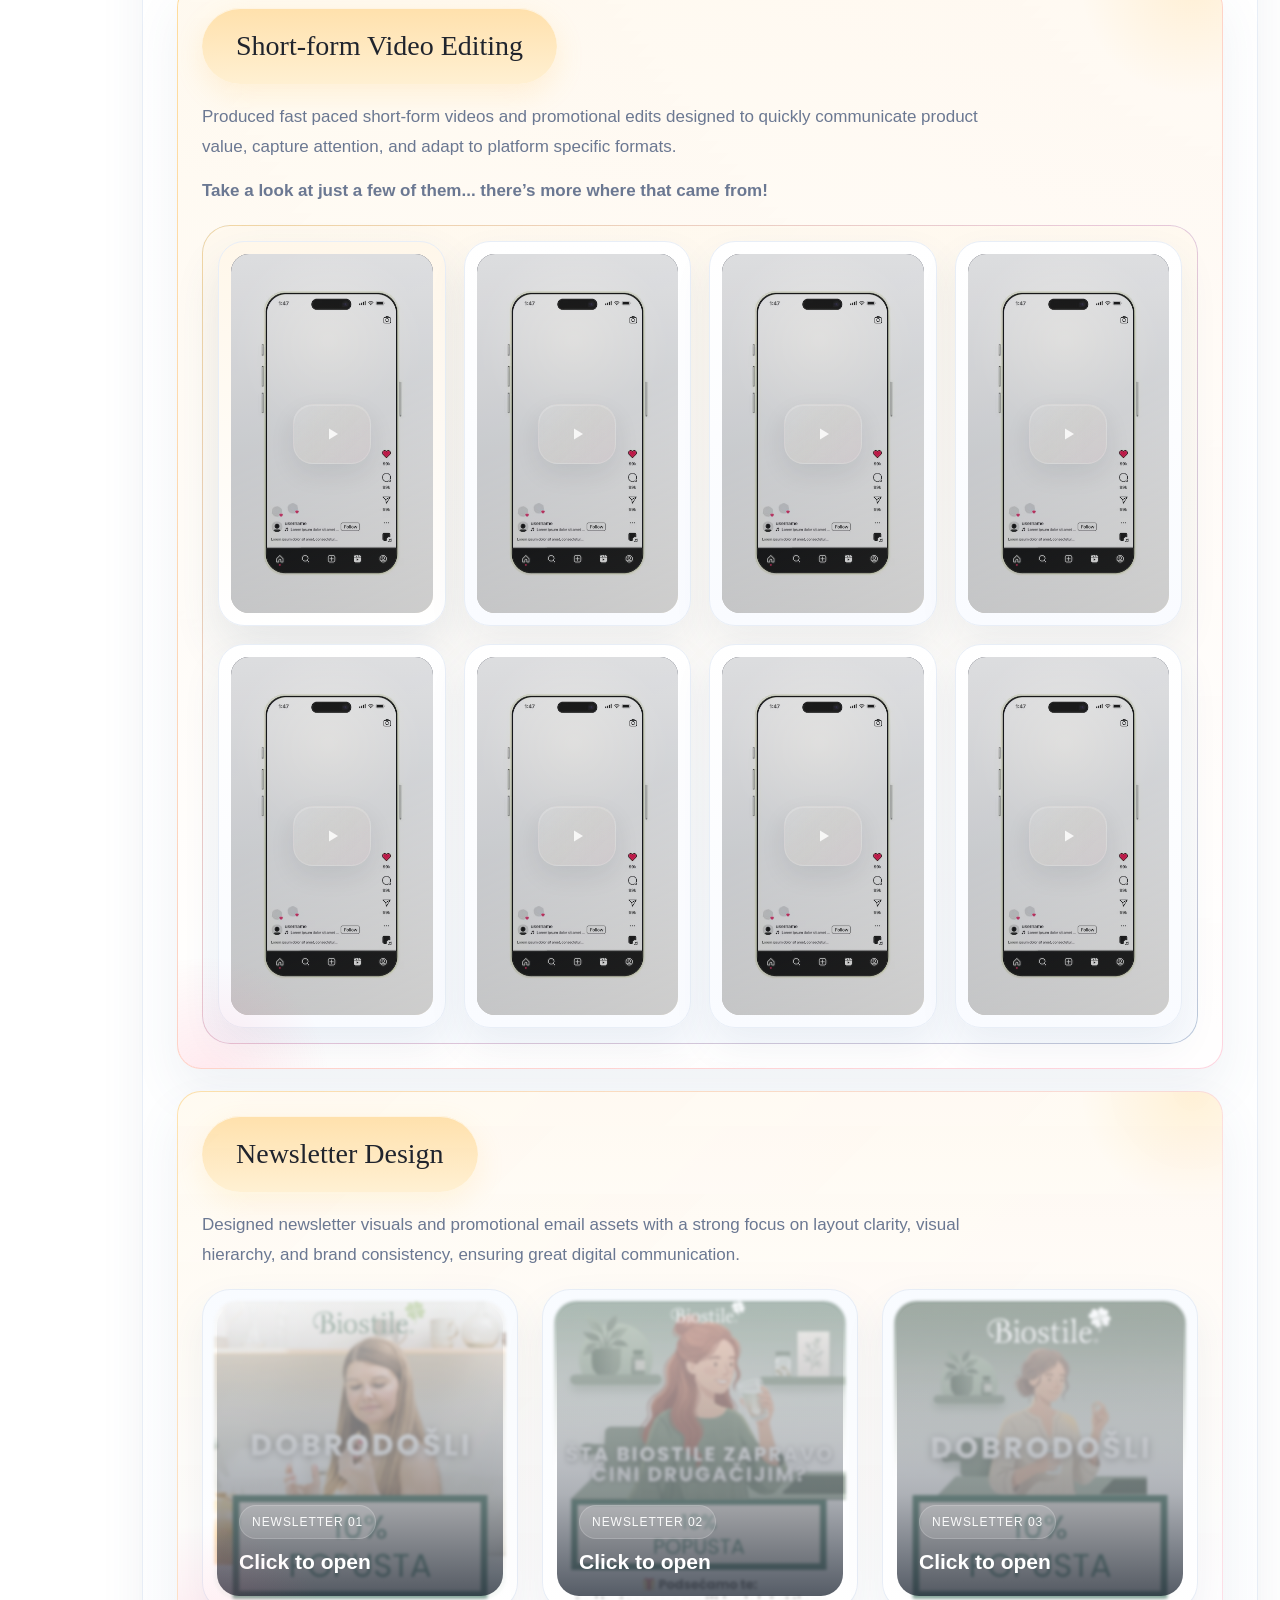
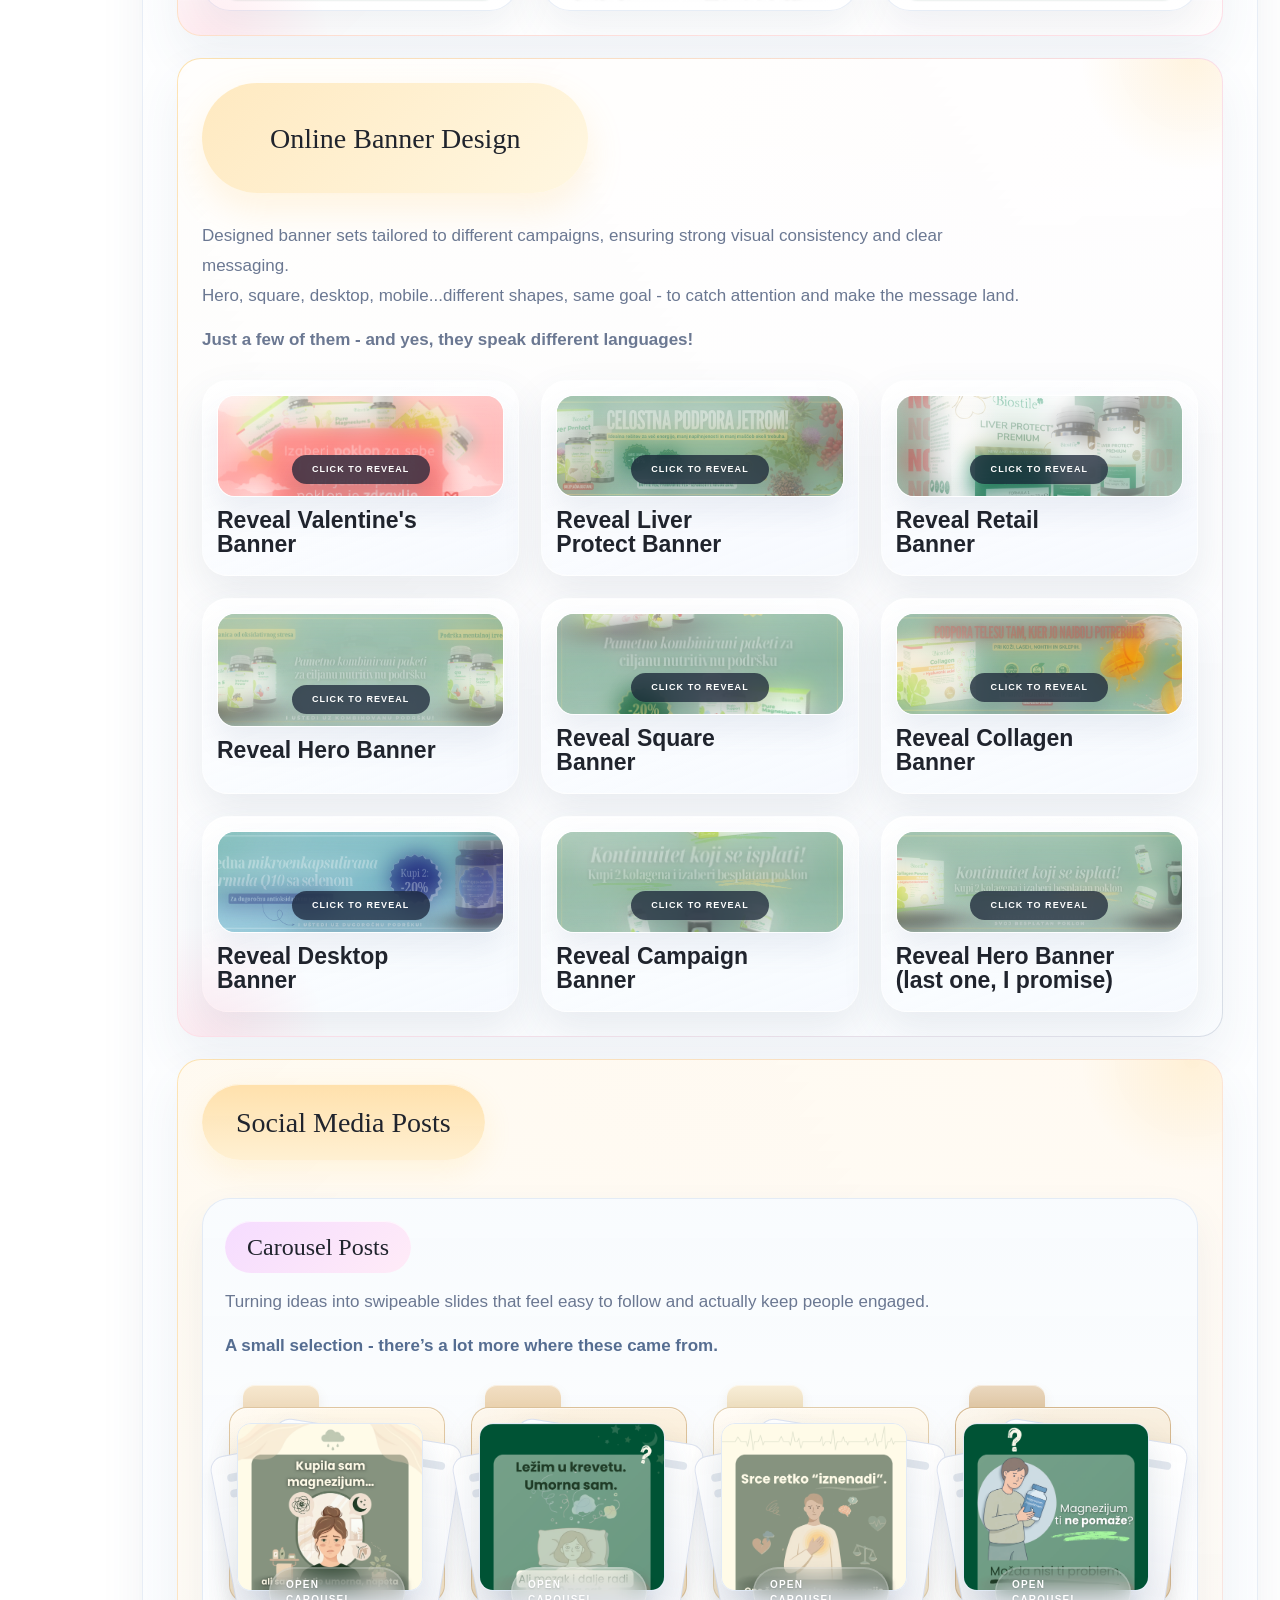
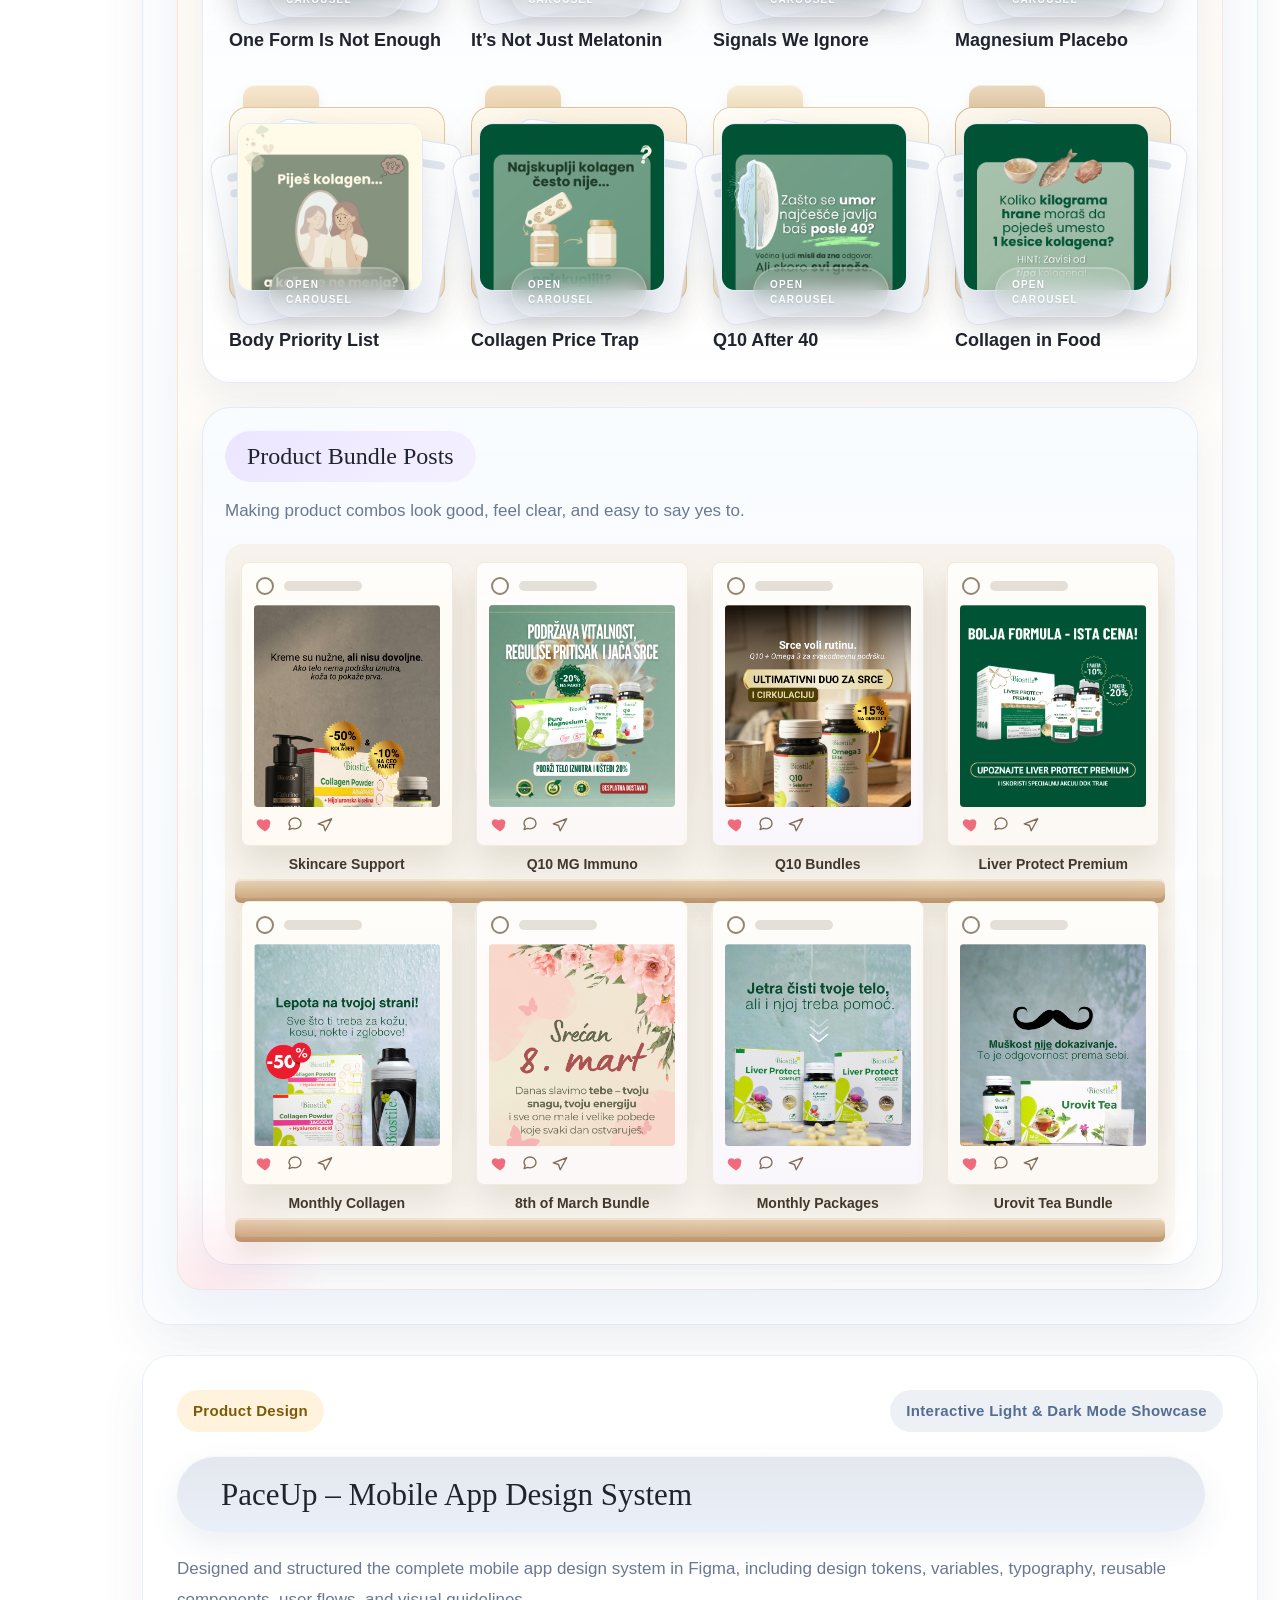
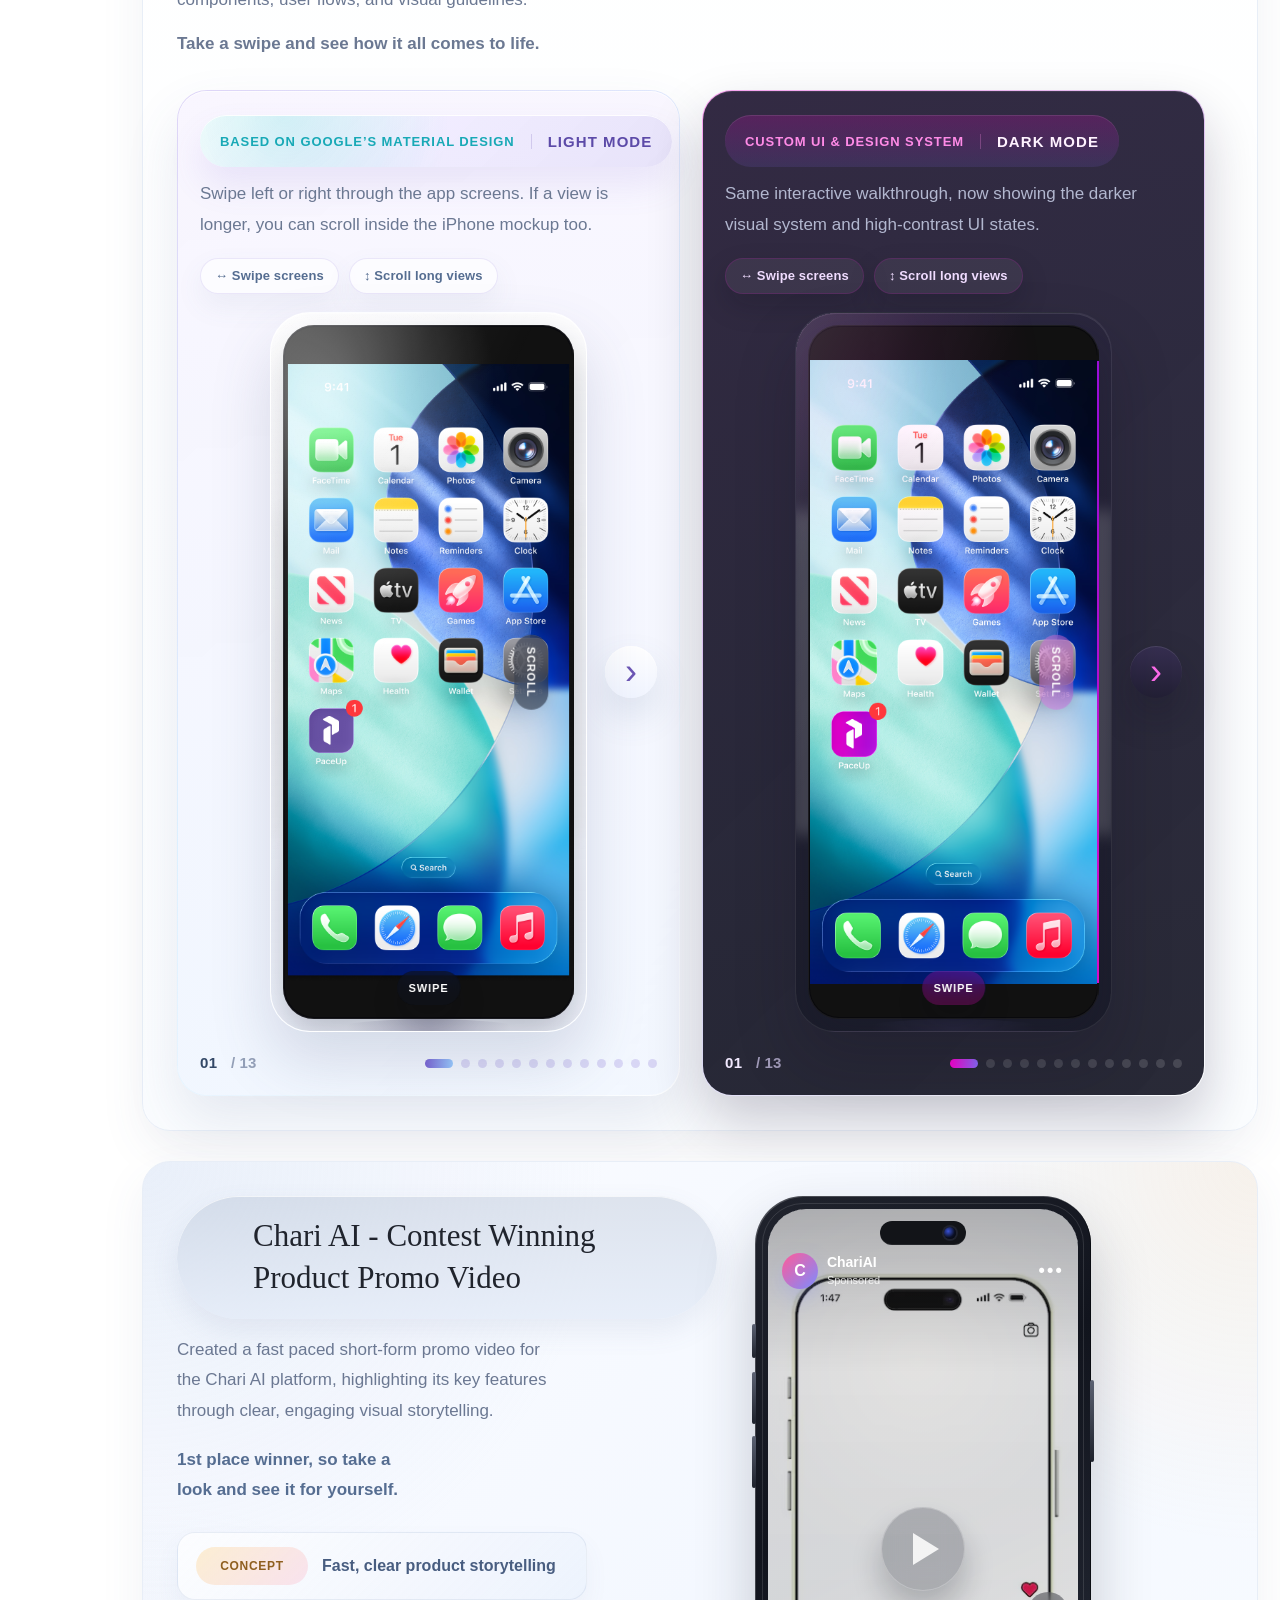
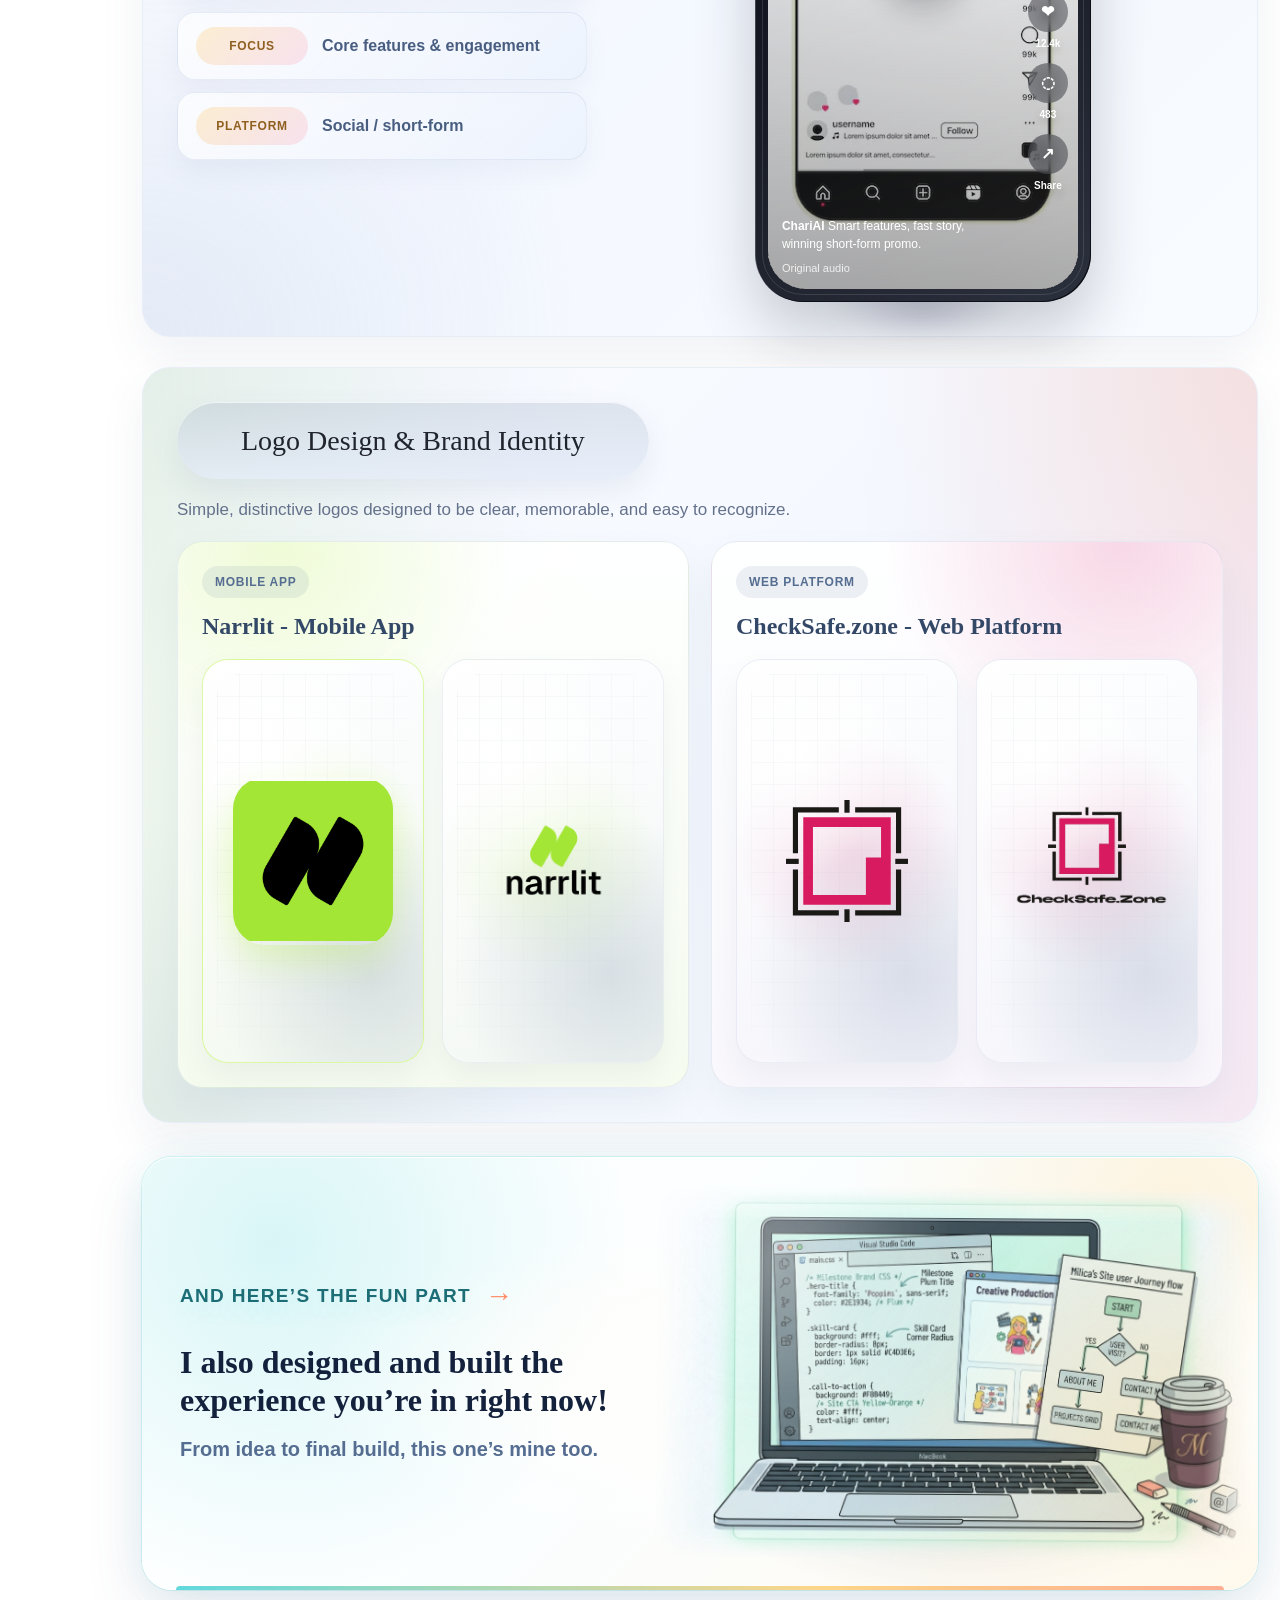
==== commit efddf2f3: "Host portfolio assets on Drive" ====
--- a/Main Files/html/bootstrap5/color_version-MYPORTFOLIO/index.html
+++ b/Main Files/html/bootstrap5/color_version-MYPORTFOLIO/index.html
@@ -1,41 +1,41 @@
-<!doctype html>
-<!-- 
-Template Name: Portfolio Responsive HTML Template
-Version: 1.0.8
-Author: Kamleshyadav
-Website: 
-Purchase:
--->
-<!--[if IE 8]> <html lang="en" class="ie8 no-js"> <![endif]-->
-<!--[if IE 9]> <html lang="en" class="ie9 no-js"> <![endif]-->
-<!--[if !IE]><!-->
-<html lang="en">
-
-<head>
-	<meta charset="utf-8">
-	<meta name="viewport" content="width=device-width, initial-scale=1, shrink-to-fit=no">
-	<meta name="description" content="Portfolio">
-	<meta name="keywords"
-		content="Creative, minimal, Portfolio, cv, business, Resume, Information, personal portfolio, Professional">
-	<meta name="author" content="kamleshyadav">
-	<meta name="MobileOptimized" content="320">
-	<!--Start Style -->
-	<link rel="stylesheet" href="assets/css/bootstrap.min.css">
-	<link rel="stylesheet" href="assets/css/all.min.css">
-	<link rel="stylesheet" href="assets/css/font.css">
-	<link rel="stylesheet" href="assets/css/animate.css">
-	<link rel="stylesheet" href="assets/css/magnific-popup.css">
-	<link rel="stylesheet" href="assets/css/swiper.min.css">
-	<link rel="stylesheet" href="assets/css/jquery-jvectormap-2.0.3.css">
-	<link rel="stylesheet" href="assets/css/style.css">
-	<link rel="stylesheet" href="assets/css/scrollbar.css">
-	<!-- Favicon Link -->
+<!doctype html>
+<!--
+Template Name: Portfolio Responsive HTML Template
+Version: 1.0.8
+Author: Kamleshyadav
+Website:
+Purchase:
+-->
+<!--[if IE 8]> <html lang="en" class="ie8 no-js"> <![endif]-->
+<!--[if IE 9]> <html lang="en" class="ie9 no-js"> <![endif]-->
+<!--[if !IE]><!-->
+<html lang="en">
+
+<head>
+	<meta charset="utf-8">
+	<meta name="viewport" content="width=device-width, initial-scale=1, shrink-to-fit=no">
+	<meta name="description" content="Portfolio">
+	<meta name="keywords"
+		content="Creative, minimal, Portfolio, cv, business, Resume, Information, personal portfolio, Professional">
+	<meta name="author" content="kamleshyadav">
+	<meta name="MobileOptimized" content="320">
+	<!--Start Style -->
+	<link rel="stylesheet" href="assets/css/bootstrap.min.css">
+	<link rel="stylesheet" href="assets/css/all.min.css">
+	<link rel="stylesheet" href="assets/css/font.css">
+	<link rel="stylesheet" href="assets/css/animate.css">
+	<link rel="stylesheet" href="assets/css/magnific-popup.css">
+	<link rel="stylesheet" href="assets/css/swiper.min.css">
+	<link rel="stylesheet" href="assets/css/jquery-jvectormap-2.0.3.css">
+	<link rel="stylesheet" href="assets/css/style.css">
+	<link rel="stylesheet" href="assets/css/scrollbar.css">
+	<!-- Favicon Link -->
 	<link rel="shortcut icon" type="image/png" href="assets/images/faviconOkvir-xxl.png">
-
+
 	<title>Milica Milosavljevic | CV & Portfolio</title>
-</head>
-
-<body>
+</head>
+
+<body>
 	<!-- preloader section start -->
 	<div class="preloader">
 		<div class="status">
@@ -49,83 +49,83 @@
 			</div>
 		</div>
 	</div>
-
-	<!-- start side bar -->
-	<div class="port_sidebar_wrapper mport_sidebar_wrapper">
-		<div class="port_sidebar_profile">
-			<a href="javascript:;" class="port_sidebar_position active">
+
+	<!-- start side bar -->
+	<div class="port_sidebar_wrapper mport_sidebar_wrapper">
+		<div class="port_sidebar_profile">
+			<a href="javascript:;" class="port_sidebar_position active">
 				<div class="profile_circle ">
 					<img src="assets/ja%20/CVnaocare.png" alt="Milica Milosavljevic" class="img-fluid sidebar_profile_photo" />
 				</div>
-			</a>
-		</div>
-		<div class="port_sidebar_nav">
-			<div class="port_navigation index_navigation">
-				<ul class="nav_list">
-					<li data-number="0">
-						<div class="tooltip_box">
-							<a href="javascript:;" class="siderbar_menuicon">
-								<span class="first_micon">
-									<svg class="nav_about_svg" xmlns="http://www.w3.org/2000/svg"
-										xmlns:xlink="http://www.w3.org/1999/xlink" width="26px" height="26px">
-										<defs>
-											<filter id="Filter_0">
-												<feFlood flood-color="rgb(255, 74, 74)" flood-opacity="1"
-													result="floodOut" />
-												<feComposite operator="atop" in="floodOut" in2="SourceGraphic"
-													result="compOut" />
-												<feBlend mode="normal" in="compOut" in2="SourceGraphic" />
-											</filter>
-
-										</defs>
-										<g filter="url(#Filter_0)">
-											<path fill-rule="evenodd" fill="rgb(14, 15, 33)"
-												d="M21.937,13.863 L4.063,13.863 L4.063,7.776 L21.937,7.776 L21.937,13.863 ZM6.094,11.832 L19.906,11.832 L19.906,9.807 L6.094,9.807 L6.094,11.832 ZM21.937,3.866 L4.063,3.866 L4.063,5.897 L21.937,5.897 L21.937,3.866 ZM21.937,17.767 L12.188,17.767 L12.188,19.799 L21.937,19.799 L21.937,17.767 ZM10.156,21.830 L4.063,21.830 L4.063,15.742 L10.156,15.742 L10.156,21.830 ZM6.094,19.799 L8.125,19.799 L8.125,17.773 L6.094,17.773 L6.094,19.799 ZM22.953,26.000 L3.047,26.000 C1.367,26.000 0.000,24.633 0.000,22.953 L0.000,3.047 C0.000,1.367 1.367,0.000 3.047,0.000 L22.953,0.000 C24.633,0.000 26.000,1.367 26.000,3.047 L26.000,22.953 C26.000,24.633 24.633,26.000 22.953,26.000 L22.953,26.000 ZM3.047,2.031 C2.487,2.031 2.031,2.487 2.031,3.047 L2.031,22.953 C2.031,23.513 2.487,23.969 3.047,23.969 L22.953,23.969 C23.513,23.969 23.969,23.513 23.969,22.953 L23.969,3.047 C23.969,2.487 23.513,2.031 22.953,2.031 L3.047,2.031 Z" />
-										</g>
-									</svg>
-								</span>
-								<span class="second_micon">
-
-									<svg class="nav_about_svg" xmlns="http://www.w3.org/2000/svg"
-										xmlns:xlink="http://www.w3.org/1999/xlink" width="26px" height="26px">
-										<defs>
-											<filter>
-												<feFlood flood-color="rgb(255, 74, 74)" flood-opacity="1"
-													result="floodOut" />
-												<feComposite operator="atop" in="floodOut" in2="SourceGraphic"
-													result="compOut" />
-												<feBlend mode="normal" in="compOut" in2="SourceGraphic" />
-											</filter>
-
-										</defs>
-										<g filter="url(#Filter_0)">
-											<path fill-rule="evenodd" fill="rgb(14, 15, 33)"
-												d="M21.937,13.863 L4.063,13.863 L4.063,7.776 L21.937,7.776 L21.937,13.863 ZM6.094,11.832 L19.906,11.832 L19.906,9.807 L6.094,9.807 L6.094,11.832 ZM21.937,3.866 L4.063,3.866 L4.063,5.897 L21.937,5.897 L21.937,3.866 ZM21.937,17.767 L12.188,17.767 L12.188,19.799 L21.937,19.799 L21.937,17.767 ZM10.156,21.830 L4.063,21.830 L4.063,15.742 L10.156,15.742 L10.156,21.830 ZM6.094,19.799 L8.125,19.799 L8.125,17.773 L6.094,17.773 L6.094,19.799 ZM22.953,26.000 L3.047,26.000 C1.367,26.000 0.000,24.633 0.000,22.953 L0.000,3.047 C0.000,1.367 1.367,0.000 3.047,0.000 L22.953,0.000 C24.633,0.000 26.000,1.367 26.000,3.047 L26.000,22.953 C26.000,24.633 24.633,26.000 22.953,26.000 L22.953,26.000 ZM3.047,2.031 C2.487,2.031 2.031,2.487 2.031,3.047 L2.031,22.953 C2.031,23.513 2.487,23.969 3.047,23.969 L22.953,23.969 C23.513,23.969 23.969,23.513 23.969,22.953 L23.969,3.047 C23.969,2.487 23.513,2.031 22.953,2.031 L3.047,2.031 Z" />
-										</g>
-									</svg>
-								</span>
-							</a>
+			</a>
+		</div>
+		<div class="port_sidebar_nav">
+			<div class="port_navigation index_navigation">
+				<ul class="nav_list">
+					<li data-number="0">
+						<div class="tooltip_box">
+							<a href="javascript:;" class="siderbar_menuicon">
+								<span class="first_micon">
+									<svg class="nav_about_svg" xmlns="http://www.w3.org/2000/svg"
+										xmlns:xlink="http://www.w3.org/1999/xlink" width="26px" height="26px">
+										<defs>
+											<filter id="Filter_0">
+												<feFlood flood-color="rgb(255, 74, 74)" flood-opacity="1"
+													result="floodOut" />
+												<feComposite operator="atop" in="floodOut" in2="SourceGraphic"
+													result="compOut" />
+												<feBlend mode="normal" in="compOut" in2="SourceGraphic" />
+											</filter>
+
+										</defs>
+										<g filter="url(#Filter_0)">
+											<path fill-rule="evenodd" fill="rgb(14, 15, 33)"
+												d="M21.937,13.863 L4.063,13.863 L4.063,7.776 L21.937,7.776 L21.937,13.863 ZM6.094,11.832 L19.906,11.832 L19.906,9.807 L6.094,9.807 L6.094,11.832 ZM21.937,3.866 L4.063,3.866 L4.063,5.897 L21.937,5.897 L21.937,3.866 ZM21.937,17.767 L12.188,17.767 L12.188,19.799 L21.937,19.799 L21.937,17.767 ZM10.156,21.830 L4.063,21.830 L4.063,15.742 L10.156,15.742 L10.156,21.830 ZM6.094,19.799 L8.125,19.799 L8.125,17.773 L6.094,17.773 L6.094,19.799 ZM22.953,26.000 L3.047,26.000 C1.367,26.000 0.000,24.633 0.000,22.953 L0.000,3.047 C0.000,1.367 1.367,0.000 3.047,0.000 L22.953,0.000 C24.633,0.000 26.000,1.367 26.000,3.047 L26.000,22.953 C26.000,24.633 24.633,26.000 22.953,26.000 L22.953,26.000 ZM3.047,2.031 C2.487,2.031 2.031,2.487 2.031,3.047 L2.031,22.953 C2.031,23.513 2.487,23.969 3.047,23.969 L22.953,23.969 C23.513,23.969 23.969,23.513 23.969,22.953 L23.969,3.047 C23.969,2.487 23.513,2.031 22.953,2.031 L3.047,2.031 Z" />
+										</g>
+									</svg>
+								</span>
+								<span class="second_micon">
+
+									<svg class="nav_about_svg" xmlns="http://www.w3.org/2000/svg"
+										xmlns:xlink="http://www.w3.org/1999/xlink" width="26px" height="26px">
+										<defs>
+											<filter>
+												<feFlood flood-color="rgb(255, 74, 74)" flood-opacity="1"
+													result="floodOut" />
+												<feComposite operator="atop" in="floodOut" in2="SourceGraphic"
+													result="compOut" />
+												<feBlend mode="normal" in="compOut" in2="SourceGraphic" />
+											</filter>
+
+										</defs>
+										<g filter="url(#Filter_0)">
+											<path fill-rule="evenodd" fill="rgb(14, 15, 33)"
+												d="M21.937,13.863 L4.063,13.863 L4.063,7.776 L21.937,7.776 L21.937,13.863 ZM6.094,11.832 L19.906,11.832 L19.906,9.807 L6.094,9.807 L6.094,11.832 ZM21.937,3.866 L4.063,3.866 L4.063,5.897 L21.937,5.897 L21.937,3.866 ZM21.937,17.767 L12.188,17.767 L12.188,19.799 L21.937,19.799 L21.937,17.767 ZM10.156,21.830 L4.063,21.830 L4.063,15.742 L10.156,15.742 L10.156,21.830 ZM6.094,19.799 L8.125,19.799 L8.125,17.773 L6.094,17.773 L6.094,19.799 ZM22.953,26.000 L3.047,26.000 C1.367,26.000 0.000,24.633 0.000,22.953 L0.000,3.047 C0.000,1.367 1.367,0.000 3.047,0.000 L22.953,0.000 C24.633,0.000 26.000,1.367 26.000,3.047 L26.000,22.953 C26.000,24.633 24.633,26.000 22.953,26.000 L22.953,26.000 ZM3.047,2.031 C2.487,2.031 2.031,2.487 2.031,3.047 L2.031,22.953 C2.031,23.513 2.487,23.969 3.047,23.969 L22.953,23.969 C23.513,23.969 23.969,23.513 23.969,22.953 L23.969,3.047 C23.969,2.487 23.513,2.031 22.953,2.031 L3.047,2.031 Z" />
+										</g>
+									</svg>
+								</span>
+							</a>
 							<span class="menu_tooltip">About Me</span>
-						</div>
-					</li>
-					<li data-number="1">
-						<div class="tooltip_box">
+						</div>
+					</li>
+					<li data-number="1">
+						<div class="tooltip_box">
 							<a href="javascript:;" class="siderbar_menuicon">
-								<span class="first_micon">
-									<svg class="nav__portfolio_svg" xmlns="http://www.w3.org/2000/svg"
-										xmlns:xlink="http://www.w3.org/1999/xlink" width="26px" height="25px">
-										<image x="0px" y="0px" width="26px" height="25px"
-											xlink:href="[data-uri]" />
-									</svg>
-								</span>
-								<span class="second_micon">
-									<svg class="nav__portfolio_svg" xmlns="http://www.w3.org/2000/svg"
-										xmlns:xlink="http://www.w3.org/1999/xlink" width="26px" height="25px">
-										<image x="0px" y="0px" width="26px" height="25px"
-											xlink:href="[data-uri]" />
-									</svg>
-								</span>
-							</a>
+								<span class="first_micon">
+									<svg class="nav__portfolio_svg" xmlns="http://www.w3.org/2000/svg"
+										xmlns:xlink="http://www.w3.org/1999/xlink" width="26px" height="25px">
+										<image x="0px" y="0px" width="26px" height="25px"
+											xlink:href="[data-uri]" />
+									</svg>
+								</span>
+								<span class="second_micon">
+									<svg class="nav__portfolio_svg" xmlns="http://www.w3.org/2000/svg"
+										xmlns:xlink="http://www.w3.org/1999/xlink" width="26px" height="25px">
+										<image x="0px" y="0px" width="26px" height="25px"
+											xlink:href="[data-uri]" />
+									</svg>
+								</span>
+							</a>
 							<span class="menu_tooltip">Experience</span>
 						</div>
 					</li>
@@ -139,52 +139,52 @@
 						</div>
 					</li>
 					<li data-number="3">
-						<div class="tooltip_box">
+						<div class="tooltip_box">
 							<a href="javascript:;" class="siderbar_menuicon">
-								<span class="first_micon">
-									<svg xmlns="http://www.w3.org/2000/svg" viewBox="0 0 480.56 480.56"
-										class="nav_contact_svg" width="20px" height="20px">
-										<g>
-											<g>
-												<path d="M365.354,317.9c-15.7-15.5-35.3-15.5-50.9,0c-11.9,11.8-23.8,23.6-35.5,35.6c-3.2,3.3-5.9,4-9.8,1.8
-														c-7.7-4.2-15.9-7.6-23.3-12.2c-34.5-21.7-63.4-49.6-89-81c-12.7-15.6-24-32.3-31.9-51.1c-1.6-3.8-1.3-6.3,1.8-9.4
-														c11.9-11.5,23.5-23.3,35.2-35.1c16.3-16.4,16.3-35.6-0.1-52.1c-9.3-9.4-18.6-18.6-27.9-28c-9.6-9.6-19.1-19.3-28.8-28.8
-														c-15.7-15.3-35.3-15.3-50.9,0.1c-12,11.8-23.5,23.9-35.7,35.5c-11.3,10.7-17,23.8-18.2,39.1c-1.9,24.9,4.2,48.4,12.8,71.3
-														c17.6,47.4,44.4,89.5,76.9,128.1c43.9,52.2,96.3,93.5,157.6,123.3c27.6,13.4,56.2,23.7,87.3,25.4c21.4,1.2,40-4.2,54.9-20.9
-														c10.2-11.4,21.7-21.8,32.5-32.7c16-16.2,16.1-35.8,0.2-51.8C403.554,355.9,384.454,336.9,365.354,317.9z" />
-												<path d="M346.254,238.2l36.9-6.3c-5.8-33.9-21.8-64.6-46.1-89c-25.7-25.7-58.2-41.9-94-46.9l-5.2,37.1
-														c27.7,3.9,52.9,16.4,72.8,36.3C329.454,188.2,341.754,212,346.254,238.2z" />
-												<path d="M403.954,77.8c-42.6-42.6-96.5-69.5-156-77.8l-5.2,37.1c51.4,7.2,98,30.5,134.8,67.2c34.9,34.9,57.8,79,66.1,127.5
-														l36.9-6.3C470.854,169.3,444.354,118.3,403.954,77.8z" />
-											</g>
-										</g>
-									</svg>
-								</span>
-								<span class="second_micon">
-									<svg xmlns="http://www.w3.org/2000/svg" viewBox="0 0 480.56 480.56"
-										class="nav_contact_svg" width="20px" height="20px">
-										<g>
-											<g>
-												<path d="M365.354,317.9c-15.7-15.5-35.3-15.5-50.9,0c-11.9,11.8-23.8,23.6-35.5,35.6c-3.2,3.3-5.9,4-9.8,1.8
-														c-7.7-4.2-15.9-7.6-23.3-12.2c-34.5-21.7-63.4-49.6-89-81c-12.7-15.6-24-32.3-31.9-51.1c-1.6-3.8-1.3-6.3,1.8-9.4
-														c11.9-11.5,23.5-23.3,35.2-35.1c16.3-16.4,16.3-35.6-0.1-52.1c-9.3-9.4-18.6-18.6-27.9-28c-9.6-9.6-19.1-19.3-28.8-28.8
-														c-15.7-15.3-35.3-15.3-50.9,0.1c-12,11.8-23.5,23.9-35.7,35.5c-11.3,10.7-17,23.8-18.2,39.1c-1.9,24.9,4.2,48.4,12.8,71.3
-														c17.6,47.4,44.4,89.5,76.9,128.1c43.9,52.2,96.3,93.5,157.6,123.3c27.6,13.4,56.2,23.7,87.3,25.4c21.4,1.2,40-4.2,54.9-20.9
-														c10.2-11.4,21.7-21.8,32.5-32.7c16-16.2,16.1-35.8,0.2-51.8C403.554,355.9,384.454,336.9,365.354,317.9z" />
-												<path d="M346.254,238.2l36.9-6.3c-5.8-33.9-21.8-64.6-46.1-89c-25.7-25.7-58.2-41.9-94-46.9l-5.2,37.1
-														c27.7,3.9,52.9,16.4,72.8,36.3C329.454,188.2,341.754,212,346.254,238.2z" />
-												<path d="M403.954,77.8c-42.6-42.6-96.5-69.5-156-77.8l-5.2,37.1c51.4,7.2,98,30.5,134.8,67.2c34.9,34.9,57.8,79,66.1,127.5
-														l36.9-6.3C470.854,169.3,444.354,118.3,403.954,77.8z" />
-											</g>
-										</g>
-									</svg>
-								</span>
-							</a>
-							<span class="menu_tooltip">Contact</span>
-						</div>
-					</li>
-				</ul>
-			</div>
+								<span class="first_micon">
+									<svg xmlns="http://www.w3.org/2000/svg" viewBox="0 0 480.56 480.56"
+										class="nav_contact_svg" width="20px" height="20px">
+										<g>
+											<g>
+												<path d="M365.354,317.9c-15.7-15.5-35.3-15.5-50.9,0c-11.9,11.8-23.8,23.6-35.5,35.6c-3.2,3.3-5.9,4-9.8,1.8
+														c-7.7-4.2-15.9-7.6-23.3-12.2c-34.5-21.7-63.4-49.6-89-81c-12.7-15.6-24-32.3-31.9-51.1c-1.6-3.8-1.3-6.3,1.8-9.4
+														c11.9-11.5,23.5-23.3,35.2-35.1c16.3-16.4,16.3-35.6-0.1-52.1c-9.3-9.4-18.6-18.6-27.9-28c-9.6-9.6-19.1-19.3-28.8-28.8
+														c-15.7-15.3-35.3-15.3-50.9,0.1c-12,11.8-23.5,23.9-35.7,35.5c-11.3,10.7-17,23.8-18.2,39.1c-1.9,24.9,4.2,48.4,12.8,71.3
+														c17.6,47.4,44.4,89.5,76.9,128.1c43.9,52.2,96.3,93.5,157.6,123.3c27.6,13.4,56.2,23.7,87.3,25.4c21.4,1.2,40-4.2,54.9-20.9
+														c10.2-11.4,21.7-21.8,32.5-32.7c16-16.2,16.1-35.8,0.2-51.8C403.554,355.9,384.454,336.9,365.354,317.9z" />
+												<path d="M346.254,238.2l36.9-6.3c-5.8-33.9-21.8-64.6-46.1-89c-25.7-25.7-58.2-41.9-94-46.9l-5.2,37.1
+														c27.7,3.9,52.9,16.4,72.8,36.3C329.454,188.2,341.754,212,346.254,238.2z" />
+												<path d="M403.954,77.8c-42.6-42.6-96.5-69.5-156-77.8l-5.2,37.1c51.4,7.2,98,30.5,134.8,67.2c34.9,34.9,57.8,79,66.1,127.5
+														l36.9-6.3C470.854,169.3,444.354,118.3,403.954,77.8z" />
+											</g>
+										</g>
+									</svg>
+								</span>
+								<span class="second_micon">
+									<svg xmlns="http://www.w3.org/2000/svg" viewBox="0 0 480.56 480.56"
+										class="nav_contact_svg" width="20px" height="20px">
+										<g>
+											<g>
+												<path d="M365.354,317.9c-15.7-15.5-35.3-15.5-50.9,0c-11.9,11.8-23.8,23.6-35.5,35.6c-3.2,3.3-5.9,4-9.8,1.8
+														c-7.7-4.2-15.9-7.6-23.3-12.2c-34.5-21.7-63.4-49.6-89-81c-12.7-15.6-24-32.3-31.9-51.1c-1.6-3.8-1.3-6.3,1.8-9.4
+														c11.9-11.5,23.5-23.3,35.2-35.1c16.3-16.4,16.3-35.6-0.1-52.1c-9.3-9.4-18.6-18.6-27.9-28c-9.6-9.6-19.1-19.3-28.8-28.8
+														c-15.7-15.3-35.3-15.3-50.9,0.1c-12,11.8-23.5,23.9-35.7,35.5c-11.3,10.7-17,23.8-18.2,39.1c-1.9,24.9,4.2,48.4,12.8,71.3
+														c17.6,47.4,44.4,89.5,76.9,128.1c43.9,52.2,96.3,93.5,157.6,123.3c27.6,13.4,56.2,23.7,87.3,25.4c21.4,1.2,40-4.2,54.9-20.9
+														c10.2-11.4,21.7-21.8,32.5-32.7c16-16.2,16.1-35.8,0.2-51.8C403.554,355.9,384.454,336.9,365.354,317.9z" />
+												<path d="M346.254,238.2l36.9-6.3c-5.8-33.9-21.8-64.6-46.1-89c-25.7-25.7-58.2-41.9-94-46.9l-5.2,37.1
+														c27.7,3.9,52.9,16.4,72.8,36.3C329.454,188.2,341.754,212,346.254,238.2z" />
+												<path d="M403.954,77.8c-42.6-42.6-96.5-69.5-156-77.8l-5.2,37.1c51.4,7.2,98,30.5,134.8,67.2c34.9,34.9,57.8,79,66.1,127.5
+														l36.9-6.3C470.854,169.3,444.354,118.3,403.954,77.8z" />
+											</g>
+										</g>
+									</svg>
+								</span>
+							</a>
+							<span class="menu_tooltip">Contact</span>
+						</div>
+					</li>
+				</ul>
+			</div>
 		</div>
 		<div class="port_sidebar_social">
 			<div class="port__social_box">
@@ -206,16 +206,16 @@
 					</li>
 
 				</ul>
-			</div>
-		</div>
-	</div>
-	<!-- End side bar -->
-
-	<!-- start banner section -->
-	<div class="port_bannerbg_wrapper">
-		<!-- start banner wrapper -->
-		<div class="port_banner_wrapper" id="cv_container">
-			<div class="container-fluid">
+			</div>
+		</div>
+	</div>
+	<!-- End side bar -->
+
+	<!-- start banner section -->
+	<div class="port_bannerbg_wrapper">
+		<!-- start banner wrapper -->
+		<div class="port_banner_wrapper" id="cv_container">
+			<div class="container-fluid">
 				<div class="row">
 					<div class="col-lg-7 col-md-12 align-self-center">
 						<div class="banner_content">
@@ -263,21 +263,21 @@
 				</div>
 			</div>
 		</div><!-- End banner wrapper -->
-	</div><!-- End banner section  -->
-
-	<!-- ================== End home banner section ================== -->
-	<div class="port_togglebox">
-		<span></span>
-		<span></span>
-		<span></span>
-	</div>
-	<!-- ================== start inner section ================== -->
-	<div class="port_sec_warapper">
-		<div class="port_about_setions  page_scroll" data-scroll="0" id="about_sec">
-			<!-- start about section  -->
-			<div class="selfintro_section">
-				<div class="container">
-					<div class="row">
+	</div><!-- End banner section  -->
+
+	<!-- ================== End home banner section ================== -->
+	<div class="port_togglebox">
+		<span></span>
+		<span></span>
+		<span></span>
+	</div>
+	<!-- ================== start inner section ================== -->
+	<div class="port_sec_warapper">
+		<div class="port_about_setions  page_scroll" data-scroll="0" id="about_sec">
+			<!-- start about section  -->
+			<div class="selfintro_section">
+				<div class="container">
+					<div class="row">
 						<div class="col-xl-5 col-lg-12 col-md-12">
 							<div class="about_leftsection ">
 								<div class="img_warapper">
@@ -303,31 +303,31 @@
 											<li><span class="title">Contact</span><span class="value">Contact details
 													will be added soon</span></li>
 										</ul>
-
-										<ul class="social-links">
-											<li><a class="tip social-button" href="javascript:;"><i
-														class="fab fa-facebook-f"></i></a></li>
-											<li><a class="tip social-button" href="javascript:;"><i
-														class="fab fa-linkedin-in"></i></a></li>
-											<li><a class="tip social-button" href="javascript:;"><i
-														class="fab fa-whatsapp"></i></a></li>
-											<li><a class="tip social-button" href="javascript:;"><i
-														class="fab fa-twitter"></i></a></li>
-											<li><a class="tip social-button" href="javascript:;"><i
-														class="fab fa-instagram"></i></a></li>
-										</ul>
-
-									</div>
-								</div>
-
-							</div>
-						</div>
-						<div class="col-xl-7 col-lg-12 col-md-12">
-							<div class="right_section">
-								<div class="port_heading_wrapper">
-									<div class="port_sub_heading_wrapper">
-										<h2 class="port_sub_heading">About Me </h2>
-									</div>
+
+										<ul class="social-links">
+											<li><a class="tip social-button" href="javascript:;"><i
+														class="fab fa-facebook-f"></i></a></li>
+											<li><a class="tip social-button" href="javascript:;"><i
+														class="fab fa-linkedin-in"></i></a></li>
+											<li><a class="tip social-button" href="javascript:;"><i
+														class="fab fa-whatsapp"></i></a></li>
+											<li><a class="tip social-button" href="javascript:;"><i
+														class="fab fa-twitter"></i></a></li>
+											<li><a class="tip social-button" href="javascript:;"><i
+														class="fab fa-instagram"></i></a></li>
+										</ul>
+
+									</div>
+								</div>
+
+							</div>
+						</div>
+						<div class="col-xl-7 col-lg-12 col-md-12">
+							<div class="right_section">
+								<div class="port_heading_wrapper">
+									<div class="port_sub_heading_wrapper">
+										<h2 class="port_sub_heading">About Me </h2>
+									</div>
 								</div>
 								<h2 class="about_tophead">A little about how I work</h2>
 								<p class="about_deatils about_deatils_full">Creative Project Manager with a strong background in Information Systems and Technologies, specialized in client coordination, timeline management, task organization, and smooth cross team collaboration. Combines hands on experience in design and video production with strong ownership, workflow management, and efficient delivery of high quality creative outputs.</p>
@@ -371,137 +371,137 @@
 										<span class="second_text">Download</span>
 									</a>
 								</div>
-							</div>
-						</div>
-					</div>
-				</div>
-			</div>
-		</div> <!-- End about section  -->
-		<div class="port_education_setions  ">
-			<!-- start Education section  -->
-			<div class="education_section">
-				<div class="container">
-					<div class="row">
-						<div class="col-md-12">
-							<div class="port_heading_wrapper text-center ">
-								<div class="port_sub_heading_wrapper">
-									<h2 class="port_sub_heading ">Learning </h2>
-								</div>
-								<h1 class="port_heading">My Education</h1>
-							</div>
-						</div>
-						<div class="col-md-12">
-							<div class="education_main_wrapper ">
-								<!-- first box -->
-								<div class="education_box education_firsrtbox firstbox">
-									<div class="row">
+							</div>
+						</div>
+					</div>
+				</div>
+			</div>
+		</div> <!-- End about section  -->
+		<div class="port_education_setions  ">
+			<!-- start Education section  -->
+			<div class="education_section">
+				<div class="container">
+					<div class="row">
+						<div class="col-md-12">
+							<div class="port_heading_wrapper text-center ">
+								<div class="port_sub_heading_wrapper">
+									<h2 class="port_sub_heading ">Learning </h2>
+								</div>
+								<h1 class="port_heading">My Education</h1>
+							</div>
+						</div>
+						<div class="col-md-12">
+							<div class="education_main_wrapper ">
+								<!-- first box -->
+								<div class="education_box education_firsrtbox firstbox">
+									<div class="row">
 										<div class="col-lg-6 col-md-4 col-sm-12 col-12 align-self-center">
 											<div class="education_mleft education_left ">
 												<div class="edu_mainyear edu_leftyear">
 													<h1>2024-2025</h1>
-												</div>	
-											</div>
-										</div>
-										<div class="col-lg-6 col-md-8 col-sm-12 col-12 align-self-center">
-											<div class="education_mright education_right ">
-												<div class="education_minfo education_rinfo ">
-													<div class="prt_rightside_title">
-														<div class="left_title_box">
-															<div class="left_title">
-																<h4>01</h4>
-															</div>
-															<div class="right_title bg-pink">
+												</div>
+											</div>
+										</div>
+										<div class="col-lg-6 col-md-8 col-sm-12 col-12 align-self-center">
+											<div class="education_mright education_right ">
+												<div class="education_minfo education_rinfo ">
+													<div class="prt_rightside_title">
+														<div class="left_title_box">
+															<div class="left_title">
+																<h4>01</h4>
+															</div>
+															<div class="right_title bg-pink">
 																<h4>Faculty of Organizational Sciences</h4>
-															</div>
-														</div>
-													</div>
+															</div>
+														</div>
+													</div>
 													 <h3 class="education_place"><span data-hover="Master’s Degree" class="data_hover">Master’s Degree</span> in Information Systems Engineering</h3>
 													 <p>Faculty of Organizational Sciences, Information Systems and Technology.</p>
-												
-												</div>
-											</div>
-										</div>
-									</div>
-								</div>
-								<!-- first box -->
-								
-								<!-- second box -->
-								<div class="education_box education_secondbox secondbox">
-									<div class="row">
+
+												</div>
+											</div>
+										</div>
+									</div>
+								</div>
+								<!-- first box -->
+
+								<!-- second box -->
+								<div class="education_box education_secondbox secondbox">
+									<div class="row">
 										<div class="col-lg-6 col-md-4 col-sm-12 col-12 newyork-desktop-screennone">
 											<div class="education_mleft education_left ">
 												<div class="edu_mainyear edu_leftyear">
 													<h1>2020-2024</h1>
-												</div>	
-											</div>
-										</div>
-										<div class="col-lg-6 col-md-8 col-sm-12 col-12 align-self-center">
-											<div class="education_mright education_left ">
-												<div class="education_minfo education_rinfo ">
-													<div class="prt_rightside_title">
-														<div class="left_title_box">
-															<div class="right_title bg-yellow">
+												</div>
+											</div>
+										</div>
+										<div class="col-lg-6 col-md-8 col-sm-12 col-12 align-self-center">
+											<div class="education_mright education_left ">
+												<div class="education_minfo education_rinfo ">
+													<div class="prt_rightside_title">
+														<div class="left_title_box">
+															<div class="right_title bg-yellow">
 																<h4>Faculty of Organizational Sciences</h4>
-															</div>
-															<div class="left_title">
-																<h4>02</h4>
-															</div>
-														</div>
-													</div>
+															</div>
+															<div class="left_title">
+																<h4>02</h4>
+															</div>
+														</div>
+													</div>
 													 <h3 class="education_place"><span data-hover="Bachelor’s Degree" class="data_hover">Bachelor’s Degree</span> in Information Systems and Technology</h3>
 													 <p>Faculty of Organizational Sciences, Information Systems and Technology.</p>
-												
-												</div>
-											</div>
-										</div>
+
+												</div>
+											</div>
+										</div>
 										<div class="col-lg-6 col-md-4 col-sm-12 col-12 align-self-center newyork-responsive-screennone">
 											<div class="education_mleft education_left ">
 												<div class="edu_mainyear edu_leftyear">
 													<h1>2020-2024</h1>
-												</div>	
-											</div>
-										</div>
-									</div>
-								</div>
-								<!-- second box -->
-								<!-- third box -->
-								<div class="education_box education_firsrtbox thirdbox">
-									<div class="row">
-										<div class="col-lg-6 col-md-4 col-sm-12 col-12 align-self-center">
-											<div class="education_mleft education_left ">
-												<div class="edu_mainyear edu_leftyear">
+												</div>
+											</div>
+										</div>
+									</div>
+								</div>
+								<!-- second box -->
+								<!-- third box -->
+								<div class="education_box education_firsrtbox thirdbox">
+									<div class="row">
+										<div class="col-lg-6 col-md-4 col-sm-12 col-12 align-self-center">
+											<div class="education_mleft education_left ">
+												<div class="edu_mainyear edu_leftyear">
 													<h1>ESOL</h1>
-												</div>	
-											</div>
-										</div>
-										<div class="col-lg-6 col-md-8 col-sm-12 col-12 align-self-center">
-											<div class="education_mright education_right ">
-												<div class="education_minfo education_rinfo ">
-													<div class="prt_rightside_title">
-														<div class="left_title_box">
-															<div class="left_title">
-																<h4>03</h4>
-															</div>
-															<div class="right_title bg-orange">
+												</div>
+											</div>
+										</div>
+										<div class="col-lg-6 col-md-8 col-sm-12 col-12 align-self-center">
+											<div class="education_mright education_right ">
+												<div class="education_minfo education_rinfo ">
+													<div class="prt_rightside_title">
+														<div class="left_title_box">
+															<div class="left_title">
+																<h4>03</h4>
+															</div>
+															<div class="right_title bg-orange">
 																<h4>Private English School</h4>
-															</div>
-														</div>
-													</div>
+															</div>
+														</div>
+													</div>
 													 <h3 class="education_place"><span data-hover="Cambridge English Certificate" class="data_hover">Cambridge English Certificate</span> in ESOL</h3>
 													 <p>International advances program completed through Private English School.</p>
-												
-												</div>
-											</div>
-										</div>
-									</div>
-								</div>
-								<!-- third box -->
-								
-							</div>
-						</div>
-					</div>
-				</div>
-			</div>
+
+												</div>
+											</div>
+										</div>
+									</div>
+								</div>
+								<!-- third box -->
+
+							</div>
+						</div>
+					</div>
+				</div>
+			</div>
 		</div> <!-- End Education section  -->
 
 		<section class="worked_with_band" aria-labelledby="worked-with-education-title">
@@ -529,58 +529,58 @@
 		</section>
 
 		<div class="port_progress_setions ">
-			<!-- start progress bar section  -->
-			<div class="progress_section">
-				<div class="container">
-					<div class="port_progress_mainbox">
-						<div class="row">
-							<div class="col-xl-3 col-lg-6 col-sm-6 text-center">
-								<div class="progressbar">
-									<div class="second circle" data-percent="92">
-										<strong></strong>
-									</div>
-									<span>Projects </span>
-								</div>
-							</div>
-
-							<div class="col-xl-3 col-lg-6 col-sm-6 text-center">
-								<div class="progressbar">
-									<div class="second circle" data-percent="100">
-										<strong></strong>
-									</div>
-									<span>Team Work</span>
-								</div>
-							</div>
-
-							<div class="col-xl-3 col-lg-6 col-sm-6 text-center">
-								<div class="progressbar">
-									<div class="second circle" data-percent="95">
-										<strong></strong>
-									</div>
-									<span>Happy Clients</span>
-								</div>
-							</div>
-							<div class="col-xl-3 col-lg-6 col-sm-6 text-center">
-								<div class="progressbar">
-									<div class="second circle" data-percent="80">
-										<strong></strong>
-									</div>
-									<span>Creativity</span>
-								</div>
-							</div>
-						</div>
-					</div>
-
-				</div>
-			</div>
-		</div><!-- End progress bar section  -->
-
+			<!-- start progress bar section  -->
+			<div class="progress_section">
+				<div class="container">
+					<div class="port_progress_mainbox">
+						<div class="row">
+							<div class="col-xl-3 col-lg-6 col-sm-6 text-center">
+								<div class="progressbar">
+									<div class="second circle" data-percent="92">
+										<strong></strong>
+									</div>
+									<span>Projects </span>
+								</div>
+							</div>
+
+							<div class="col-xl-3 col-lg-6 col-sm-6 text-center">
+								<div class="progressbar">
+									<div class="second circle" data-percent="100">
+										<strong></strong>
+									</div>
+									<span>Team Work</span>
+								</div>
+							</div>
+
+							<div class="col-xl-3 col-lg-6 col-sm-6 text-center">
+								<div class="progressbar">
+									<div class="second circle" data-percent="95">
+										<strong></strong>
+									</div>
+									<span>Happy Clients</span>
+								</div>
+							</div>
+							<div class="col-xl-3 col-lg-6 col-sm-6 text-center">
+								<div class="progressbar">
+									<div class="second circle" data-percent="80">
+										<strong></strong>
+									</div>
+									<span>Creativity</span>
+								</div>
+							</div>
+						</div>
+					</div>
+
+				</div>
+			</div>
+		</div><!-- End progress bar section  -->
+
 		<div class="port_experience_setions page_scroll" data-scroll="1" id="experience_sec">
-			<!-- start Experience section  -->
-			<div class="experience_section">
-				<div class="container">
-					<div class="row">
-						<div class="col-md-12">
+			<!-- start Experience section  -->
+			<div class="experience_section">
+				<div class="container">
+					<div class="row">
+						<div class="col-md-12">
 								<div class="port_heading_wrapper text-center ">
 									<div class="port_sub_heading_wrapper">
 										<h2 class="port_sub_heading">Involvement</h2>
@@ -691,7 +691,7 @@
 						</div>
 					</div>
 				</div>
-			</div>
+			</div>
 		</div><!-- End Experience section  -->
 
 		<section class="worked_with_band worked_with_band_spacing" aria-labelledby="worked-with-experience-title">
@@ -720,10 +720,10 @@
 
 
 		<div class="port_services_setions ">
-			<!-- start services section  -->
-			<div class="services_section">
-				<div class="container">
-					<div class="row">
+			<!-- start services section  -->
+			<div class="services_section">
+				<div class="container">
+					<div class="row">
 						<div class="col-md-12">
 							<div class="port_heading_wrapper text-center ">
 								<div class="port_sub_heading_wrapper">
@@ -855,10 +855,10 @@
 
 		<div class=" port_projects_setions port_projects_setions01   page_scroll  page_scroll" data-scroll="2"
 			id="project_sec">
-			<!-- start Portfolio section  -->
-			<div class="projects_section">
-				<div class="container">
-					<div class="row">
+			<!-- start Portfolio section  -->
+			<div class="projects_section">
+				<div class="container">
+					<div class="row">
 						<div class="col-md-12">
 							<div class="port_heading_wrapper text-center ">
 								<div class="port_sub_heading_wrapper">
@@ -882,15 +882,15 @@
 											<p>Coordinated revisions, alignment of visual directions, and final
 												presentation-ready assets.</p>
 											<div class="project_story_actions">
-												<a href="assets/projects/moseable-brand-guidelines/Moseable-Brand-Guidelines-2026.pdf"
-													target="_blank" class="portfolio_btn">Open Brand Guidelines Presentation</a>
+												<a href="https://drive.google.com/file/d/1M6hZSn0kJZtKX7KgFMZoWEw_zWlT-B1t/view?usp=sharing"
+													target="_blank" rel="noopener noreferrer" class="portfolio_btn">Open Brand Guidelines Presentation</a>
 											</div>
 										</div>
 									</div>
 									<div class="col-lg-6">
 										<div class="project_media_layout project_media_layout_single">
-											<a href="assets/projects/moseable-brand-guidelines/Moseable-Brand-Guidelines-2026.pdf"
-												target="_blank" class="project_media_cover project_media_slot_link">
+											<a href="https://drive.google.com/file/d/1M6hZSn0kJZtKX7KgFMZoWEw_zWlT-B1t/view?usp=sharing"
+												target="_blank" rel="noopener noreferrer" class="project_media_cover project_media_slot_link">
 												<img src="assets/projects/moseable-brand-guidelines/Moseable-Brand-Guidelines-2026.pdf.png"
 													alt="Moseable Brand Guidelines presentation cover">
 												<div class="project_media_cover_overlay">
@@ -918,102 +918,102 @@
 										</div>
 											<div class="client_video_showcase">
 												<div class="client_video_showcase_grid">
-													<div class="client_video_tile client_video_tile_featured">
-														<video controls preload="metadata" playsinline>
-															<source src="assets/videos/WhatsApp%20Video%202026-04-17%20at%2018.45.47.mp4" type="video/mp4">
-														</video>
-														<div class="client_video_overlay" aria-hidden="true">
+													<a href="https://drive.google.com/file/d/1xICb_L0t66U5Lele7ZwNKyssARg26oWM/view?usp=sharing" target="_blank" rel="noopener noreferrer" class="client_video_tile client_video_tile_featured" aria-label="Open WhatsApp Video 2026-04-17 at 18.45.47 video on Google Drive">
+															<div class="client_video_preview">
+																<img src="assets/videos/instareel.avif" alt="" loading="lazy">
+															</div>
+															<div class="client_video_overlay" aria-hidden="true">
 															<span class="client_video_play">
 																<svg viewBox="0 0 24 24" xmlns="http://www.w3.org/2000/svg">
 																	<path d="M8 6.5v11l9-5.5-9-5.5z" />
 																</svg>
 															</span>
 														</div>
-													</div>
-													<div class="client_video_tile">
-														<video controls preload="metadata" playsinline>
-															<source src="assets/videos/CudniReelFINAL!mp4.mp4" type="video/mp4">
-														</video>
-														<div class="client_video_overlay" aria-hidden="true">
+														</a>
+													<a href="https://drive.google.com/file/d/1KRxSIMoP0oXnESWl3ruVdgv7WpM2NnPm/view?usp=sharing" target="_blank" rel="noopener noreferrer" class="client_video_tile" aria-label="Open CudniReelFINAL!mp4 video on Google Drive">
+															<div class="client_video_preview">
+																<img src="assets/videos/instareel.avif" alt="" loading="lazy">
+															</div>
+															<div class="client_video_overlay" aria-hidden="true">
 															<span class="client_video_play">
 																<svg viewBox="0 0 24 24" xmlns="http://www.w3.org/2000/svg">
 																	<path d="M8 6.5v11l9-5.5-9-5.5z" />
 																</svg>
 															</span>
 														</div>
-													</div>
-													<div class="client_video_tile">
-														<video controls preload="metadata" playsinline>
-															<source src="assets/videos/BioStile%20-%20Magnezijum%20-%20Aktivni%20%26%20Sport%20-%20Angle%204%20-%20bundle%20Q10.mp4" type="video/mp4">
-														</video>
-														<div class="client_video_overlay" aria-hidden="true">
+														</a>
+													<a href="https://drive.google.com/file/d/12R7Q7hSwqhDX2s96KCgwSE2F5SHKieiY/view?usp=sharing" target="_blank" rel="noopener noreferrer" class="client_video_tile" aria-label="Open BioStile - Magnezijum - Aktivni & Sport - Angle 4 - bundle Q10 video on Google Drive">
+															<div class="client_video_preview">
+																<img src="assets/videos/instareel.avif" alt="" loading="lazy">
+															</div>
+															<div class="client_video_overlay" aria-hidden="true">
 															<span class="client_video_play">
 																<svg viewBox="0 0 24 24" xmlns="http://www.w3.org/2000/svg">
 																	<path d="M8 6.5v11l9-5.5-9-5.5z" />
 																</svg>
 															</span>
 														</div>
-													</div>
-													<div class="client_video_tile">
-														<video controls preload="metadata" playsinline>
-															<source src="assets/videos/BioStile%20-%20Collagen%20-%20Beauty%20Prevention%20-%20Angle%201%20-%20sjajna%20koza%20-%20samo%20kolagen.mp4" type="video/mp4">
-														</video>
-														<div class="client_video_overlay" aria-hidden="true">
+														</a>
+													<a href="https://drive.google.com/file/d/1ufXzGkc-oTDt2fwLXjqn3up_QSwVVOUa/view?usp=sharing" target="_blank" rel="noopener noreferrer" class="client_video_tile" aria-label="Open BioStile - Collagen - Beauty Prevention - Angle 1 - sjajna koza - samo kolagen video on Google Drive">
+															<div class="client_video_preview">
+																<img src="assets/videos/instareel.avif" alt="" loading="lazy">
+															</div>
+															<div class="client_video_overlay" aria-hidden="true">
 															<span class="client_video_play">
 																<svg viewBox="0 0 24 24" xmlns="http://www.w3.org/2000/svg">
 																	<path d="M8 6.5v11l9-5.5-9-5.5z" />
 																</svg>
 															</span>
 														</div>
-													</div>
-													<div class="client_video_tile">
-														<video controls preload="metadata" playsinline>
-															<source src="assets/videos/BioStile%20-%20Magnezijum%20-%20Aktivni%20%26%20Sport%20-%20Angle%202%20-%20bundle%20Q10.mp4" type="video/mp4">
-														</video>
-														<div class="client_video_overlay" aria-hidden="true">
+														</a>
+													<a href="https://drive.google.com/file/d/1qU_WtHgnTOkmtTHfog6naI9Zc73UPVlF/view?usp=sharing" target="_blank" rel="noopener noreferrer" class="client_video_tile" aria-label="Open BioStile - Magnezijum - Aktivni & Sport - Angle 2 - bundle Q10 video on Google Drive">
+															<div class="client_video_preview">
+																<img src="assets/videos/instareel.avif" alt="" loading="lazy">
+															</div>
+															<div class="client_video_overlay" aria-hidden="true">
 															<span class="client_video_play">
 																<svg viewBox="0 0 24 24" xmlns="http://www.w3.org/2000/svg">
 																	<path d="M8 6.5v11l9-5.5-9-5.5z" />
 																</svg>
 															</span>
 														</div>
-													</div>
-													<div class="client_video_tile">
-														<video controls preload="metadata" playsinline>
-															<source src="assets/videos/BioStile%20-%20Magnezijum%20-%20Stres%20i%20Posao%20-%20Angle%201%20-%20nervoza%20-%20bundle%20q10.mp4" type="video/mp4">
-														</video>
-														<div class="client_video_overlay" aria-hidden="true">
+														</a>
+													<a href="https://drive.google.com/file/d/1MzqQQLytCUHBULLS1z9dm0f0Kfp3LeoZ/view?usp=sharing" target="_blank" rel="noopener noreferrer" class="client_video_tile" aria-label="Open BioStile - Magnezijum - Stres i Posao - Angle 1 - nervoza - bundle q10 video on Google Drive">
+															<div class="client_video_preview">
+																<img src="assets/videos/instareel.avif" alt="" loading="lazy">
+															</div>
+															<div class="client_video_overlay" aria-hidden="true">
 															<span class="client_video_play">
 																<svg viewBox="0 0 24 24" xmlns="http://www.w3.org/2000/svg">
 																	<path d="M8 6.5v11l9-5.5-9-5.5z" />
 																</svg>
 															</span>
 														</div>
-													</div>
-													<div class="client_video_tile">
-														<video controls preload="metadata" playsinline>
-															<source src="assets/videos/UGCVIDEO.mp4" type="video/mp4">
-														</video>
-														<div class="client_video_overlay" aria-hidden="true">
+														</a>
+													<a href="https://drive.google.com/file/d/1HOb8MiQ7npC8Rgqk_SFIy9FLIPCHEONM/view?usp=sharing" target="_blank" rel="noopener noreferrer" class="client_video_tile" aria-label="Open UGCVIDEO video on Google Drive">
+															<div class="client_video_preview">
+																<img src="assets/videos/instareel.avif" alt="" loading="lazy">
+															</div>
+															<div class="client_video_overlay" aria-hidden="true">
 															<span class="client_video_play">
 																<svg viewBox="0 0 24 24" xmlns="http://www.w3.org/2000/svg">
 																	<path d="M8 6.5v11l9-5.5-9-5.5z" />
 																</svg>
 															</span>
 														</div>
-													</div>
-													<div class="client_video_tile">
-														<video controls preload="metadata" playsinline>
-															<source src="assets/videos/hook7TeloZglobovi5PAKET.mp4" type="video/mp4">
-														</video>
-														<div class="client_video_overlay" aria-hidden="true">
+														</a>
+													<a href="https://drive.google.com/file/d/1S2-2-EzF-oGXSrpBxIbRL_i14Pt_XIRK/view?usp=sharing" target="_blank" rel="noopener noreferrer" class="client_video_tile" aria-label="Open hook7TeloZglobovi5PAKET video on Google Drive">
+															<div class="client_video_preview">
+																<img src="assets/videos/instareel.avif" alt="" loading="lazy">
+															</div>
+															<div class="client_video_overlay" aria-hidden="true">
 															<span class="client_video_play">
 																<svg viewBox="0 0 24 24" xmlns="http://www.w3.org/2000/svg">
 																	<path d="M8 6.5v11l9-5.5-9-5.5z" />
 																</svg>
 															</span>
 														</div>
-													</div>
+														</a>
 												</div>
 											</div>
 										</div>
@@ -1056,7 +1056,7 @@
 													<p class="client_content_highlight"><strong>Just a few of them - and yes, they speak different languages!</strong></p>
 												</div>
 											<div class="banner_reveal_grid">
-												<a href="assets/baneri/2_Valentines%20Day%20-%20GOOGLE.pdf" target="_blank" rel="noopener noreferrer" class="banner_reveal_button banner_reveal_button_q10">
+												<a href="https://drive.google.com/file/d/1t3637gHFo0D1PS1uicGFp1R0OJji4rMQ/view?usp=sharing" target="_blank" rel="noopener noreferrer" class="banner_reveal_button banner_reveal_button_q10">
 													<div class="banner_reveal_preview">
 														<img src="assets/banner-previews/banner-07.png" alt="Preview of Valentine's banner" class="banner_reveal_art">
 														<img src="assets/banner-previews/banner-07.png" alt="" class="banner_reveal_blur" aria-hidden="true">
@@ -1067,7 +1067,7 @@
 														<strong>Reveal Valentine's Banner</strong>
 													</div>
 												</a>
-												<a href="assets/baneri/3_LIVER%20PROTECT%20-%20HERO.pdf" target="_blank" rel="noopener noreferrer" class="banner_reveal_button banner_reveal_button_citrus">
+												<a href="https://drive.google.com/file/d/1Fqehnjd52j0EKD2umhO5GHxN0QMoqnFK/view?usp=sharing" target="_blank" rel="noopener noreferrer" class="banner_reveal_button banner_reveal_button_citrus">
 													<div class="banner_reveal_preview">
 														<img src="assets/banner-previews/banner-08.png" alt="Preview of Liver Protect hero banner" class="banner_reveal_art">
 														<img src="assets/banner-previews/banner-08.png" alt="" class="banner_reveal_blur" aria-hidden="true">
@@ -1078,7 +1078,7 @@
 														<strong>Reveal Liver Protect Banner</strong>
 													</div>
 												</a>
-												<a href="assets/baneri/5_MALOPRODAJA%20-%20STAMPA.pdf" target="_blank" rel="noopener noreferrer" class="banner_reveal_button banner_reveal_button_mint">
+												<a href="https://drive.google.com/file/d/1HIkoHwGGdP-z2bgl7oSRVLJZZuoEkWlO/view?usp=sharing" target="_blank" rel="noopener noreferrer" class="banner_reveal_button banner_reveal_button_mint">
 													<div class="banner_reveal_preview">
 														<img src="assets/banner-previews/banner-09.png" alt="Preview of retail print banner" class="banner_reveal_art">
 														<img src="assets/banner-previews/banner-09.png" alt="" class="banner_reveal_blur" aria-hidden="true">
@@ -1089,7 +1089,7 @@
 														<strong>Reveal Retail Banner</strong>
 													</div>
 												</a>
-												<a href="assets/baneri/1_DESKTOP%20PP%20-%20HERO%20BANER%20-%20Q10%20BUNDLE.pdf" target="_blank" rel="noopener noreferrer" class="banner_reveal_button banner_reveal_button_q10">
+												<a href="https://drive.google.com/file/d/1xH2nFQD3cChYIEAiBEpSaz_qL0rG95F-/view?usp=sharing" target="_blank" rel="noopener noreferrer" class="banner_reveal_button banner_reveal_button_q10">
 													<div class="banner_reveal_preview">
 														<img src="assets/banner-previews/banner-01.png" alt="Preview of Reveal Hero Banner" class="banner_reveal_art">
 														<img src="assets/banner-previews/banner-01.png" alt="" class="banner_reveal_blur" aria-hidden="true">
@@ -1100,7 +1100,7 @@
 														<strong>Reveal Hero Banner</strong>
 													</div>
 												</a>
-												<a href="assets/baneri/2_MOBILE%20%26%20DESKTOP%20-%20HP%20%26%20PP%20-%20SQUARE%20BANER%20-%20Q10%20BUNDLES%20-%201000x1000.pdf" target="_blank" rel="noopener noreferrer" class="banner_reveal_button banner_reveal_button_citrus">
+												<a href="https://drive.google.com/file/d/1zTzf1HZlzv45WSQMDzDX4LkFf66yjNtK/view?usp=sharing" target="_blank" rel="noopener noreferrer" class="banner_reveal_button banner_reveal_button_citrus">
 													<div class="banner_reveal_preview">
 														<img src="assets/banner-previews/banner-02.png" alt="Preview of Reveal Square Banner" class="banner_reveal_art">
 														<img src="assets/banner-previews/banner-02.png" alt="" class="banner_reveal_blur" aria-hidden="true">
@@ -1111,7 +1111,7 @@
 														<strong>Reveal Square Banner</strong>
 													</div>
 												</a>
-												<a href="assets/baneri/2_KOLAGEN%20%20-%20HERO.pdf" target="_blank" rel="noopener noreferrer" class="banner_reveal_button banner_reveal_button_mint">
+												<a href="https://drive.google.com/file/d/19ASS1HwKhtEurShdceZQEzhL2mTkGi2E/view?usp=sharing" target="_blank" rel="noopener noreferrer" class="banner_reveal_button banner_reveal_button_mint">
 													<div class="banner_reveal_preview">
 														<img src="assets/banner-previews/banner-03.png" alt="Preview of Reveal Collagen Banner" class="banner_reveal_art">
 														<img src="assets/banner-previews/banner-03.png" alt="" class="banner_reveal_blur" aria-hidden="true">
@@ -1122,7 +1122,7 @@
 														<strong>Reveal Collagen Banner</strong>
 													</div>
 												</a>
-												<a href="assets/baneri/5_DESKTOP%20PP%20-%20HERO%20BANER%20-%20BMT%20Q10.pdf" target="_blank" rel="noopener noreferrer" class="banner_reveal_button banner_reveal_button_blush">
+												<a href="https://drive.google.com/file/d/14viryvMwatzb5-GB4mxWsNNs1dUlvAGu/view?usp=sharing" target="_blank" rel="noopener noreferrer" class="banner_reveal_button banner_reveal_button_blush">
 													<div class="banner_reveal_preview">
 														<img src="assets/banner-previews/banner-04.png" alt="Preview of Reveal Desktop Banner" class="banner_reveal_art">
 														<img src="assets/banner-previews/banner-04.png" alt="" class="banner_reveal_blur" aria-hidden="true">
@@ -1133,7 +1133,7 @@
 														<strong>Reveal Desktop Banner</strong>
 													</div>
 												</a>
-												<a href="assets/baneri/9_MOBILE%20%26%20DESKTOP%20-%20HP%20%26%20PP%20-%20SQUARE%20BANER%20-%20Q10%20BUNDLES%20-%201000x1000.pdf" target="_blank" rel="noopener noreferrer" class="banner_reveal_button banner_reveal_button_sky">
+												<a href="https://drive.google.com/file/d/1epl5wRAdWByY4Qd4IUF9QsLhGnAPb6Qr/view?usp=sharing" target="_blank" rel="noopener noreferrer" class="banner_reveal_button banner_reveal_button_sky">
 													<div class="banner_reveal_preview">
 														<img src="assets/banner-previews/banner-05.png" alt="Preview of Reveal Campaign Banner" class="banner_reveal_art">
 														<img src="assets/banner-previews/banner-05.png" alt="" class="banner_reveal_blur" aria-hidden="true">
@@ -1144,7 +1144,7 @@
 														<strong>Reveal Campaign Banner</strong>
 													</div>
 												</a>
-												<a href="assets/baneri/10_DESKTOP%20PP%20-%20HERO%20BANER%20-%20Q10%20BUNDLE.pdf" target="_blank" rel="noopener noreferrer" class="banner_reveal_button banner_reveal_button_rose">
+												<a href="https://drive.google.com/file/d/1I5ICr8_yMBA_Fpfinnr_VvIWXQqi3DVD/view?usp=sharing" target="_blank" rel="noopener noreferrer" class="banner_reveal_button banner_reveal_button_rose">
 													<div class="banner_reveal_preview">
 														<img src="assets/banner-previews/banner-06.png" alt="Preview of Reveal Hero Banner last one" class="banner_reveal_art">
 														<img src="assets/banner-previews/banner-06.png" alt="" class="banner_reveal_blur" aria-hidden="true">
@@ -1170,7 +1170,7 @@
 													<p>Turning ideas into swipeable slides that feel easy to follow and actually keep people engaged.</p>
 													<p class="social_posts_note"><strong>A small selection - there’s a lot more where these came from.</strong></p>
 													<div class="carousel_posts_grid">
-														<a href="assets/carousels/11_24.03.%20-%20SRPSKI%20-%20MAGNEZIJUM%20-%20Zas%CC%8Cto%201%20oblik%20magnezijuma%20nikad%20ne%20pokriva%20sve.pdf#zoom=50" target="_blank" rel="noopener noreferrer" class="carousel_post_card">
+														<a href="https://drive.google.com/file/d/1HevcmBEHbpu0NboYoyFl_e6API30x50Y/view?usp=sharing#zoom=50" target="_blank" rel="noopener noreferrer" class="carousel_post_card">
 															<div class="carousel_post_card_visual">
 																<span class="carousel_post_card_folder_tab"></span>
 																<span class="carousel_post_card_folder_back"></span>
@@ -1183,7 +1183,7 @@
 																<strong>One Form Is Not Enough</strong>
 															</div>
 														</a>
-														<a href="assets/carousels/21_SRPSKI%20-%2016.03.%20-%20San%20ti%20ne%20fali%20zbog%20melatonina.pdf#zoom=50" target="_blank" rel="noopener noreferrer" class="carousel_post_card">
+														<a href="https://drive.google.com/file/d/17Bnl5TOf5y3m5EgKHe58WvV4p7oCjQY3/view?usp=sharing#zoom=50" target="_blank" rel="noopener noreferrer" class="carousel_post_card">
 															<div class="carousel_post_card_visual">
 																<span class="carousel_post_card_folder_tab"></span>
 																<span class="carousel_post_card_folder_back"></span>
@@ -1196,7 +1196,7 @@
 																<strong>It’s Not Just Melatonin</strong>
 															</div>
 														</a>
-														<a href="assets/carousels/17_SRPSKI - 20.03. - Q10 - Mali signali koje ignorišemo.pdf#zoom=50" target="_blank" rel="noopener noreferrer" class="carousel_post_card">
+														<a href="https://drive.google.com/file/d/1WmPue36cxGJMLVEynIqnQYPt6xCS4b5Q/view?usp=sharing#zoom=50" target="_blank" rel="noopener noreferrer" class="carousel_post_card">
 															<div class="carousel_post_card_visual">
 																<span class="carousel_post_card_folder_tab"></span>
 																<span class="carousel_post_card_folder_back"></span>
@@ -1209,7 +1209,7 @@
 																<strong>Signals We Ignore</strong>
 															</div>
 														</a>
-														<a href="assets/carousels/2_SRPSKI%20-%20Magnezijum%20-%20Skupi%20placebo%20sa%20apotekarske%20police.pdf#zoom=50" target="_blank" rel="noopener noreferrer" class="carousel_post_card">
+														<a href="https://drive.google.com/file/d/1mgaYwrktkcTj1o9z6psGSDeLZuLMrAAF/view?usp=sharing#zoom=50" target="_blank" rel="noopener noreferrer" class="carousel_post_card">
 															<div class="carousel_post_card_visual">
 																<span class="carousel_post_card_folder_tab"></span>
 																<span class="carousel_post_card_folder_back"></span>
@@ -1222,7 +1222,7 @@
 																<strong>Magnesium Placebo</strong>
 															</div>
 														</a>
-														<a href="assets/carousels/10_SRPSKI%20-%2018.03.%20-%20Kolagen%20-%20Telo%20ima%20prioritetnu%20listu%20-%20koz%CC%8Ca%20je%20poslednja.pdf#zoom=50" target="_blank" rel="noopener noreferrer" class="carousel_post_card">
+														<a href="https://drive.google.com/file/d/1VvX2rKSdbHrfTzFm_apsbuFnlkSHnUA0/view?usp=sharing#zoom=50" target="_blank" rel="noopener noreferrer" class="carousel_post_card">
 															<div class="carousel_post_card_visual">
 																<span class="carousel_post_card_folder_tab"></span>
 																<span class="carousel_post_card_folder_back"></span>
@@ -1235,7 +1235,7 @@
 																<strong>Body Priority List</strong>
 															</div>
 														</a>
-														<a href="assets/carousels/9_SRPSKI%20-%2011.03%20-%20KOLAGEN%20-%20Zas%CC%8Cto%20cena%20c%CC%8Cesto%20vara.pdf#zoom=50" target="_blank" rel="noopener noreferrer" class="carousel_post_card">
+														<a href="https://drive.google.com/file/d/1wAr5dlYGADPfmOF_YjklXzEQCBaqGOCg/view?usp=sharing#zoom=50" target="_blank" rel="noopener noreferrer" class="carousel_post_card">
 															<div class="carousel_post_card_visual">
 																<span class="carousel_post_card_folder_tab"></span>
 																<span class="carousel_post_card_folder_back"></span>
@@ -1248,7 +1248,7 @@
 																<strong>Collagen Price Trap</strong>
 															</div>
 														</a>
-														<a href="assets/carousels/7_SRB-Q10-Umor%20Posle%2040.-KARUSEL.pdf#zoom=50" target="_blank" rel="noopener noreferrer" class="carousel_post_card">
+														<a href="https://drive.google.com/file/d/166UHHYSgeFYM6BJtdkJTKUymlWpsEkn2/view?usp=sharing#zoom=50" target="_blank" rel="noopener noreferrer" class="carousel_post_card">
 															<div class="carousel_post_card_visual">
 																<span class="carousel_post_card_folder_tab"></span>
 																<span class="carousel_post_card_folder_back"></span>
@@ -1261,7 +1261,7 @@
 																<strong>Q10 After 40</strong>
 															</div>
 														</a>
-														<a href="assets/carousels/19_SRPSKI%20-%20Koliko%20kolagena%20u%20hrani.pdf#zoom=50" target="_blank" rel="noopener noreferrer" class="carousel_post_card">
+														<a href="https://drive.google.com/file/d/1ML1zB9do7CC1Ws93E48qxDnlCqJ9ze16/view?usp=sharing#zoom=50" target="_blank" rel="noopener noreferrer" class="carousel_post_card">
 															<div class="carousel_post_card_visual">
 																<span class="carousel_post_card_folder_tab"></span>
 																<span class="carousel_post_card_folder_back"></span>
@@ -1282,7 +1282,7 @@
 													</div>
 													<p>Making product combos look good, feel clear, and easy to say yes to.</p>
 													<div class="bundle_posts_grid">
-														<a href="assets/bundles/1_Kreme%20nisu%20dovoljne..pdf" target="_blank" rel="noopener noreferrer" class="bundle_post_card" aria-label="Open Skincare Support bundle">
+														<a href="https://drive.google.com/file/d/1gmBBwuv3L0BXOpcztm6jQZyaYWAgCHfs/view?usp=sharing" target="_blank" rel="noopener noreferrer" class="bundle_post_card" aria-label="Open Skincare Support bundle">
 															<div class="bundle_post_stack bundle_post_stack_back"></div>
 															<div class="bundle_post_stack bundle_post_stack_mid"></div>
 															<div class="bundle_post_post">
@@ -1303,7 +1303,7 @@
 															</div>
 															<div class="bundle_post_title">Skincare Support</div>
 														</a>
-														<a href="assets/bundles/1_Q10%20MG%20Immuno.pdf" target="_blank" rel="noopener noreferrer" class="bundle_post_card" aria-label="Open Q10 MG Immuno bundle">
+														<a href="https://drive.google.com/file/d/1yfqtGH9zPVrrF1DEAu3qOiwnqcS8HeTT/view?usp=sharing" target="_blank" rel="noopener noreferrer" class="bundle_post_card" aria-label="Open Q10 MG Immuno bundle">
 															<div class="bundle_post_stack bundle_post_stack_back"></div>
 															<div class="bundle_post_stack bundle_post_stack_mid"></div>
 															<div class="bundle_post_post">
@@ -1318,7 +1318,7 @@
 															</div>
 															<div class="bundle_post_title">Q10 MG Immuno</div>
 														</a>
-														<a href="assets/bundles/2_Q10%20Bundles.pdf" target="_blank" rel="noopener noreferrer" class="bundle_post_card" aria-label="Open Q10 Bundles bundle">
+														<a href="https://drive.google.com/file/d/1AwWaJJhMfflqai_n4nOVOxS8hrXDjaNg/view?usp=sharing" target="_blank" rel="noopener noreferrer" class="bundle_post_card" aria-label="Open Q10 Bundles bundle">
 															<div class="bundle_post_stack bundle_post_stack_back"></div>
 															<div class="bundle_post_stack bundle_post_stack_mid"></div>
 															<div class="bundle_post_post">
@@ -1333,7 +1333,7 @@
 															</div>
 															<div class="bundle_post_title">Q10 Bundles</div>
 														</a>
-														<a href="assets/bundles/2_Upoznajte%20liver%20protect%20premium.pdf" target="_blank" rel="noopener noreferrer" class="bundle_post_card" aria-label="Open Liver Protect Premium bundle">
+														<a href="https://drive.google.com/file/d/10EWUuJkoebT9kT11FaWvZ5o__nbDrw_z/view?usp=sharing" target="_blank" rel="noopener noreferrer" class="bundle_post_card" aria-label="Open Liver Protect Premium bundle">
 															<div class="bundle_post_stack bundle_post_stack_back"></div>
 															<div class="bundle_post_stack bundle_post_stack_mid"></div>
 															<div class="bundle_post_post">
@@ -1348,7 +1348,7 @@
 															</div>
 															<div class="bundle_post_title">Liver Protect Premium</div>
 														</a>
-														<a href="assets/bundles/3_KOLAGEN%20MESEC%CC%8CNI%20-%20SRB.pdf" target="_blank" rel="noopener noreferrer" class="bundle_post_card" aria-label="Open Monthly Collagen bundle">
+														<a href="https://drive.google.com/file/d/1XFav_p74EuRJ3_qt8LT5nTdTlasr75r4/view?usp=sharing" target="_blank" rel="noopener noreferrer" class="bundle_post_card" aria-label="Open Monthly Collagen bundle">
 															<div class="bundle_post_stack bundle_post_stack_back"></div>
 															<div class="bundle_post_stack bundle_post_stack_mid"></div>
 															<div class="bundle_post_post">
@@ -1363,7 +1363,7 @@
 															</div>
 															<div class="bundle_post_title">Monthly Collagen</div>
 														</a>
-														<a href="assets/bundles/3_SRB%20C%CC%8CESTITKA%208.%20MART.pdf" target="_blank" rel="noopener noreferrer" class="bundle_post_card" aria-label="Open 8th of March bundle">
+														<a href="https://drive.google.com/file/d/1UjbFJgJMtpiRknzoWfb-iNdvu_4NeTwj/view?usp=sharing" target="_blank" rel="noopener noreferrer" class="bundle_post_card" aria-label="Open 8th of March bundle">
 															<div class="bundle_post_stack bundle_post_stack_back"></div>
 															<div class="bundle_post_stack bundle_post_stack_mid"></div>
 															<div class="bundle_post_post">
@@ -1378,7 +1378,7 @@
 															</div>
 															<div class="bundle_post_title">8th of March Bundle</div>
 														</a>
-														<a href="assets/bundles/4_MESEC%CC%8CNI%20PAKETI%20-%20SRB.pdf" target="_blank" rel="noopener noreferrer" class="bundle_post_card" aria-label="Open Monthly Packages bundle">
+														<a href="https://drive.google.com/file/d/1HkAClrCOxbTE7wOi8JU46NqS7Tx-I2VL/view?usp=sharing" target="_blank" rel="noopener noreferrer" class="bundle_post_card" aria-label="Open Monthly Packages bundle">
 															<div class="bundle_post_stack bundle_post_stack_back"></div>
 															<div class="bundle_post_stack bundle_post_stack_mid"></div>
 															<div class="bundle_post_post">
@@ -1393,7 +1393,7 @@
 															</div>
 															<div class="bundle_post_title">Monthly Packages</div>
 														</a>
-														<a href="assets/bundles/5_UROVIT%20%28MOVEMBAR%29%20-%20SRB.pdf" target="_blank" rel="noopener noreferrer" class="bundle_post_card" aria-label="Open Urovit Movembar bundle">
+														<a href="https://drive.google.com/file/d/1SgP7TP695lSPI300KlaVqGGuUgY6-Ez1/view?usp=sharing" target="_blank" rel="noopener noreferrer" class="bundle_post_card" aria-label="Open Urovit Movembar bundle">
 															<div class="bundle_post_stack bundle_post_stack_back"></div>
 															<div class="bundle_post_stack bundle_post_stack_mid"></div>
 															<div class="bundle_post_post">
@@ -1583,12 +1583,12 @@
 													<div class="chari_reel_notch" aria-hidden="true">
 														<span class="chari_reel_camera"></span>
 													</div>
-													<video class="chari_reel_video" controls playsinline preload="metadata">
-														<source src="assets/videos/ChariAIFinal.mp4" type="video/mp4">
-													</video>
-													<button type="button" class="chari_reel_play_button" aria-label="Play Chari AI promo video">
-														<span class="chari_reel_play_icon" aria-hidden="true"></span>
-													</button>
+													<a href="https://drive.google.com/file/d/1g1w54Rc0j1_skh1PFQi3bm88dmAiWVPL/view?usp=sharing" target="_blank" rel="noopener noreferrer" class="chari_reel_drive_link" aria-label="Open Chari AI promo video on Google Drive">
+														<img src="assets/videos/instareel.avif" alt="" loading="lazy">
+														<span class="chari_reel_play_button" aria-hidden="true">
+															<span class="chari_reel_play_icon"></span>
+														</span>
+													</a>
 													<div class="chari_reel_overlay" aria-hidden="true">
 														<div class="chari_reel_topbar">
 															<div class="chari_reel_profile">
@@ -1669,8 +1669,8 @@
 					</div>
 				</div>
 			</div>
-		</div><!-- End Portfolio section  -->
-
+		</div><!-- End Portfolio section  -->
+
 		<section class="worked_with_band worked_with_band_spacing" aria-labelledby="worked-with-final-title">
 			<div class="container">
 				<div class="worked_with_inner">
@@ -1693,9 +1693,9 @@
 					</div>
 				</div>
 			</div>
-		</section>
-
-
+		</section>
+
+
 		<!-- start contact wrapper  -->
 		<div class="port_contact_wrapper page_scroll" data-scroll="3" id="contact_sec">
 			<div class="container">
@@ -1831,10 +1831,10 @@
 
 
 	</div>
-
-	<!-- ================== End inner section ================== -->
-
-	<!-- go to top button -->
+
+	<!-- ================== End inner section ================== -->
+
+	<!-- go to top button -->
 	<div class="bottom_top">
 		<i class="fas fa-arrow-up">
 		</i><i class="fas fa-arrow-up"></i>
@@ -1856,21 +1856,21 @@
 			</div>
 		</div>
 	</div>
-
-
-	<!-- Optional JavaScript -->
-	<!-- jQuery first, then Popper.js, then Bootstrap JS -->
-	<script src="assets/js/jquery.min.js"></script>
-	<script src="assets/js/bootstrap.min.js"></script>
-	<script src="assets/js/cvtext1.js"></script>
-	<script src="assets/js/cvtext2.js"></script>
-	<script src="assets/js/isotope.pkgd.min.js"></script>
-	<script src="assets/js/jquery.magnific-popup.min.js"></script>
-	<script src="assets/js/swiper.min.js"></script>
-	<script src="assets/js/circle-progress.js"></script>
-	<!-- JQUERY-JVECTORMAP JS -->
-	<script src="assets/js/jquery-jvectormap.min.js"></script>
-	<!-- JVECTORMAP-WORLD-MILL.JS JS -->
+
+
+	<!-- Optional JavaScript -->
+	<!-- jQuery first, then Popper.js, then Bootstrap JS -->
+	<script src="assets/js/jquery.min.js"></script>
+	<script src="assets/js/bootstrap.min.js"></script>
+	<script src="assets/js/cvtext1.js"></script>
+	<script src="assets/js/cvtext2.js"></script>
+	<script src="assets/js/isotope.pkgd.min.js"></script>
+	<script src="assets/js/jquery.magnific-popup.min.js"></script>
+	<script src="assets/js/swiper.min.js"></script>
+	<script src="assets/js/circle-progress.js"></script>
+	<!-- JQUERY-JVECTORMAP JS -->
+	<script src="assets/js/jquery-jvectormap.min.js"></script>
+	<!-- JVECTORMAP-WORLD-MILL.JS JS -->
 	<script src="assets/js/jquery-jvectormap-world-mill.js"></script>
 	<script src="assets/js/scrollbar.js"></script>
 	<script src="assets/js/custom.js"></script>
@@ -2026,7 +2026,7 @@
 			var chariVideo = document.querySelector(".chari_reel_video");
 			var chariPlayButton = document.querySelector(".chari_reel_play_button");
 
-			if (chariVideo && chariPlayButton) {
+			if (chariVideo && chariPlayButton && chariVideo.tagName === "VIDEO") {
 				var updateChariPlayState = function () {
 					chariPlayButton.classList.toggle("is-hidden", !chariVideo.paused && !chariVideo.ended);
 				};
@@ -2216,5 +2216,5 @@
 		});
 	</script>
 </body>
-
+
 </html>
--- a/Main Files/html/bootstrap5/color_version-MYPORTFOLIO/assets/css/style.css
+++ b/Main Files/html/bootstrap5/color_version-MYPORTFOLIO/assets/css/style.css
@@ -32,9 +32,9 @@
     margin: 0;
     font-family: 'Josefin Sans', sans-serif;
     font-weight: 400;
-    font-size: 15px; 
+    font-size: 15px;
     line-height: 1.5;
-    color: #222222; 
+    color: #222222;
     background-color: #fff;
     overflow-x: hidden;
 }
@@ -4610,12 +4610,43 @@
     transition: transform 0.25s ease, box-shadow 0.25s ease, border-color 0.25s ease;
     position: relative;
     overflow: hidden;
+    color: inherit;
+    display: block;
+    text-decoration: none;
 }
 
 .client_video_tile:hover {
     transform: translateY(-6px);
     box-shadow: 0 22px 44px rgba(67, 89, 122, 0.14);
     border-color: #d7e3f3;
+    color: inherit;
+    text-decoration: none;
+}
+
+.client_video_preview {
+    aspect-ratio: 9 / 16;
+    border-radius: 18px;
+    overflow: hidden;
+    position: relative;
+    background:
+        radial-gradient(circle at 48% 24%, rgba(255, 228, 174, 0.42) 0%, rgba(255, 228, 174, 0) 32%),
+        linear-gradient(155deg, #141829 0%, #283346 46%, #fff3dc 100%);
+}
+
+.client_video_preview img {
+    width: 100%;
+    height: 100%;
+    display: block;
+    object-fit: cover;
+    opacity: 0.88;
+    filter: saturate(0.9) contrast(0.94);
+    transform: scale(1.02);
+    transition: transform 0.25s ease, opacity 0.25s ease;
+}
+
+.client_video_tile:hover .client_video_preview img {
+    opacity: 0.96;
+    transform: scale(1.06);
 }
 
 .client_video_tile video {
@@ -7476,7 +7507,7 @@
     font-size: 14px;
 }
 
-	
+
 }
 @media (max-width:480px) {
     .port_singleblog_wrapper {
@@ -9122,6 +9153,7 @@
 .chari_reel_shell,
 .chari_reel_screen,
 .chari_reel_video,
+.chari_reel_drive_link,
 .chari_reel_overlay,
 .chari_reel_notch {
     position: absolute;
@@ -9218,6 +9250,34 @@
     object-fit: cover;
     background: #0f1118;
     box-shadow: 0 18px 34px rgba(24, 28, 44, 0.18);
+}
+
+.chari_reel_drive_link {
+    inset: 0;
+    z-index: 1;
+    display: block;
+    overflow: hidden;
+    background:
+        radial-gradient(circle at 48% 22%, rgba(255, 228, 174, 0.4) 0%, rgba(255, 228, 174, 0) 36%),
+        linear-gradient(155deg, #141829 0%, #283346 48%, #fff3dc 100%);
+    color: inherit;
+    text-decoration: none;
+}
+
+.chari_reel_drive_link img {
+    width: 100%;
+    height: 100%;
+    display: block;
+    object-fit: cover;
+    opacity: 0.88;
+    filter: saturate(0.9) contrast(0.94);
+    transform: scale(1.04);
+    transition: transform 0.25s ease, opacity 0.25s ease;
+}
+
+.chari_reel_drive_link:hover img {
+    opacity: 0.96;
+    transform: scale(1.08);
 }
 
 .chari_reel_play_button {
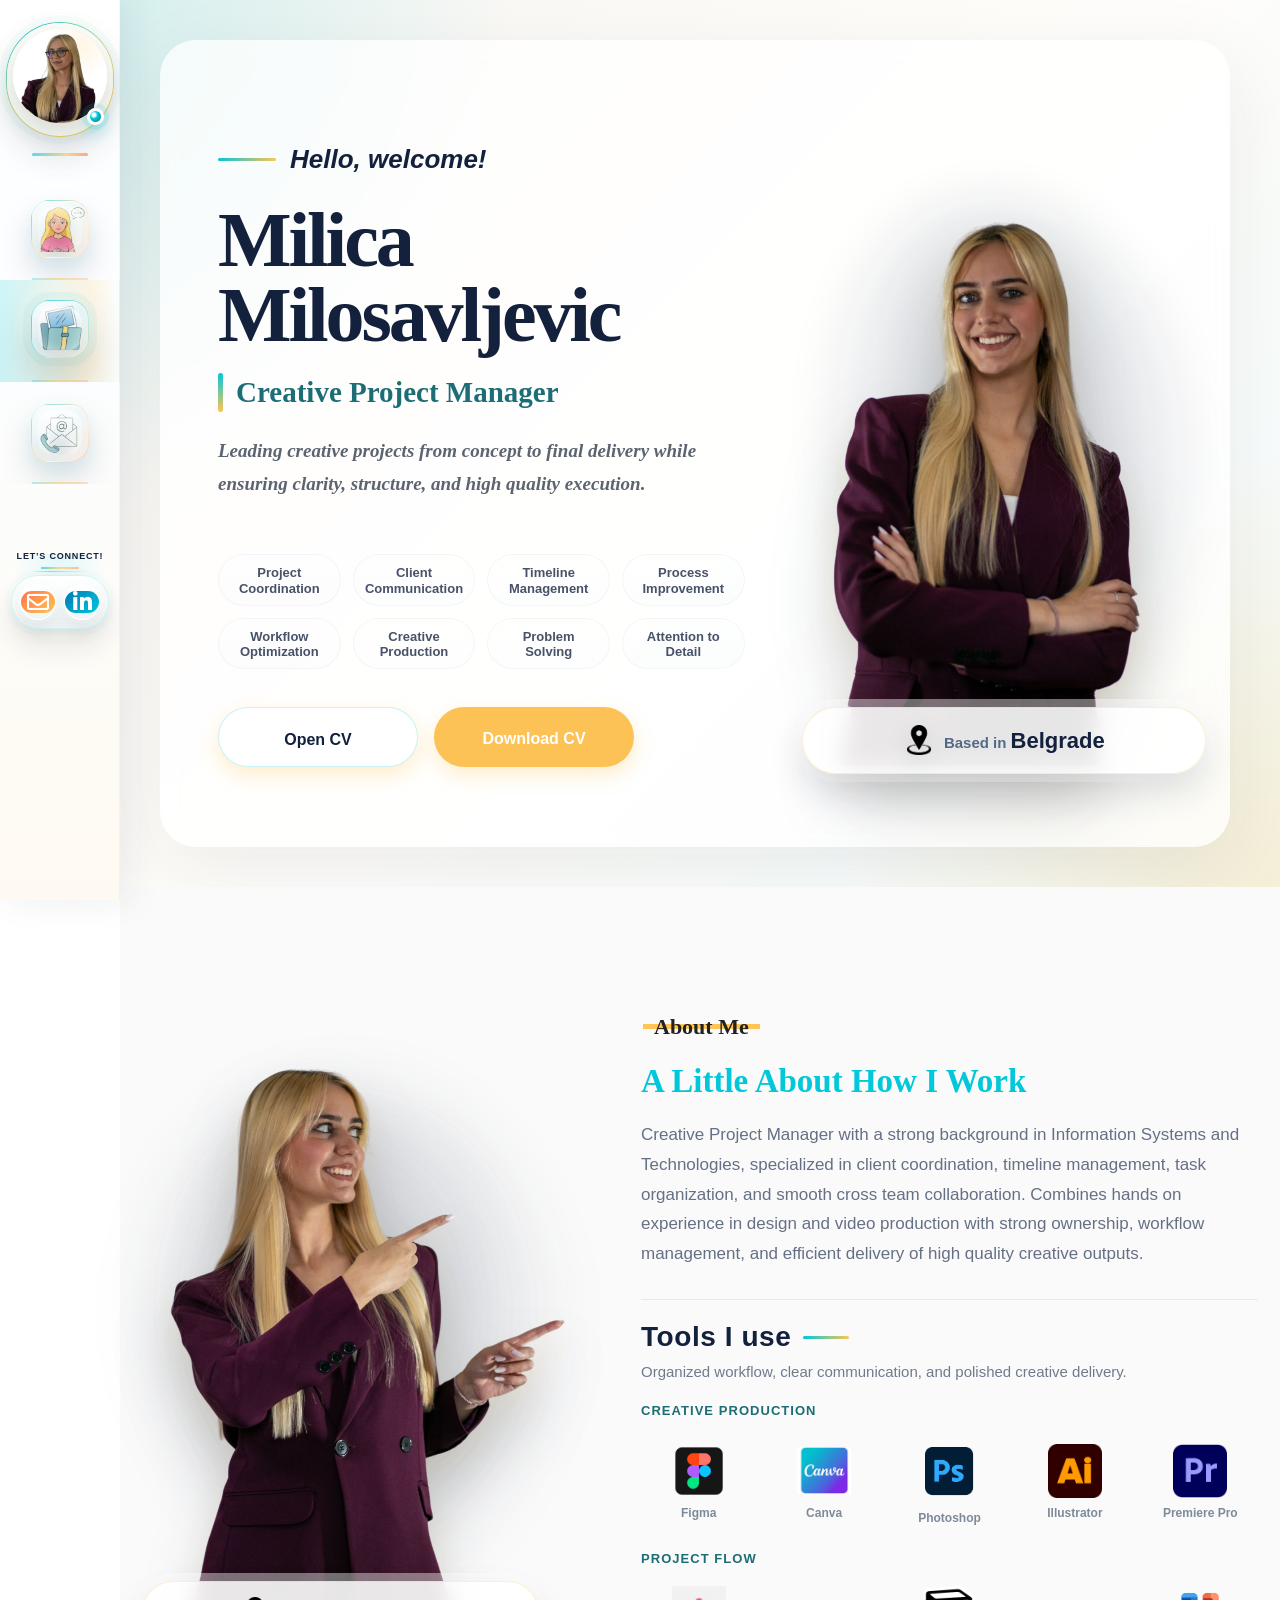
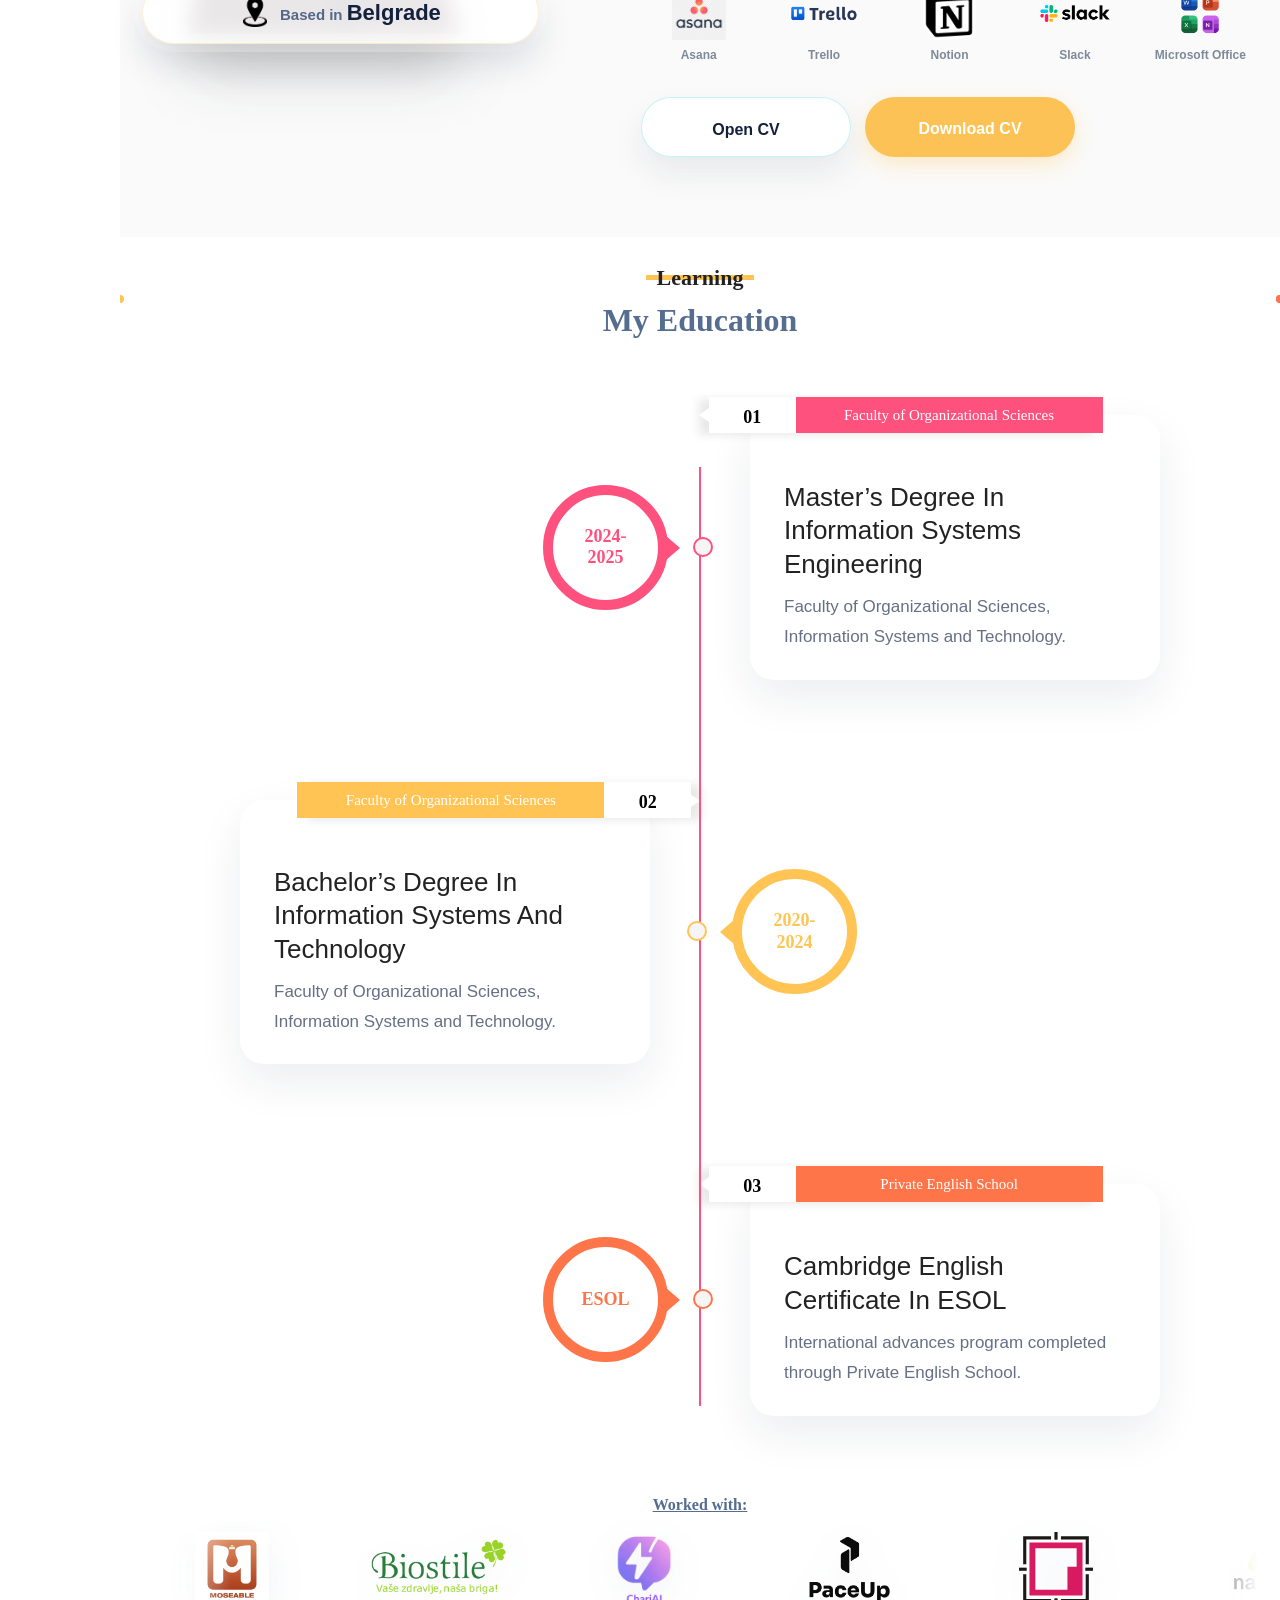
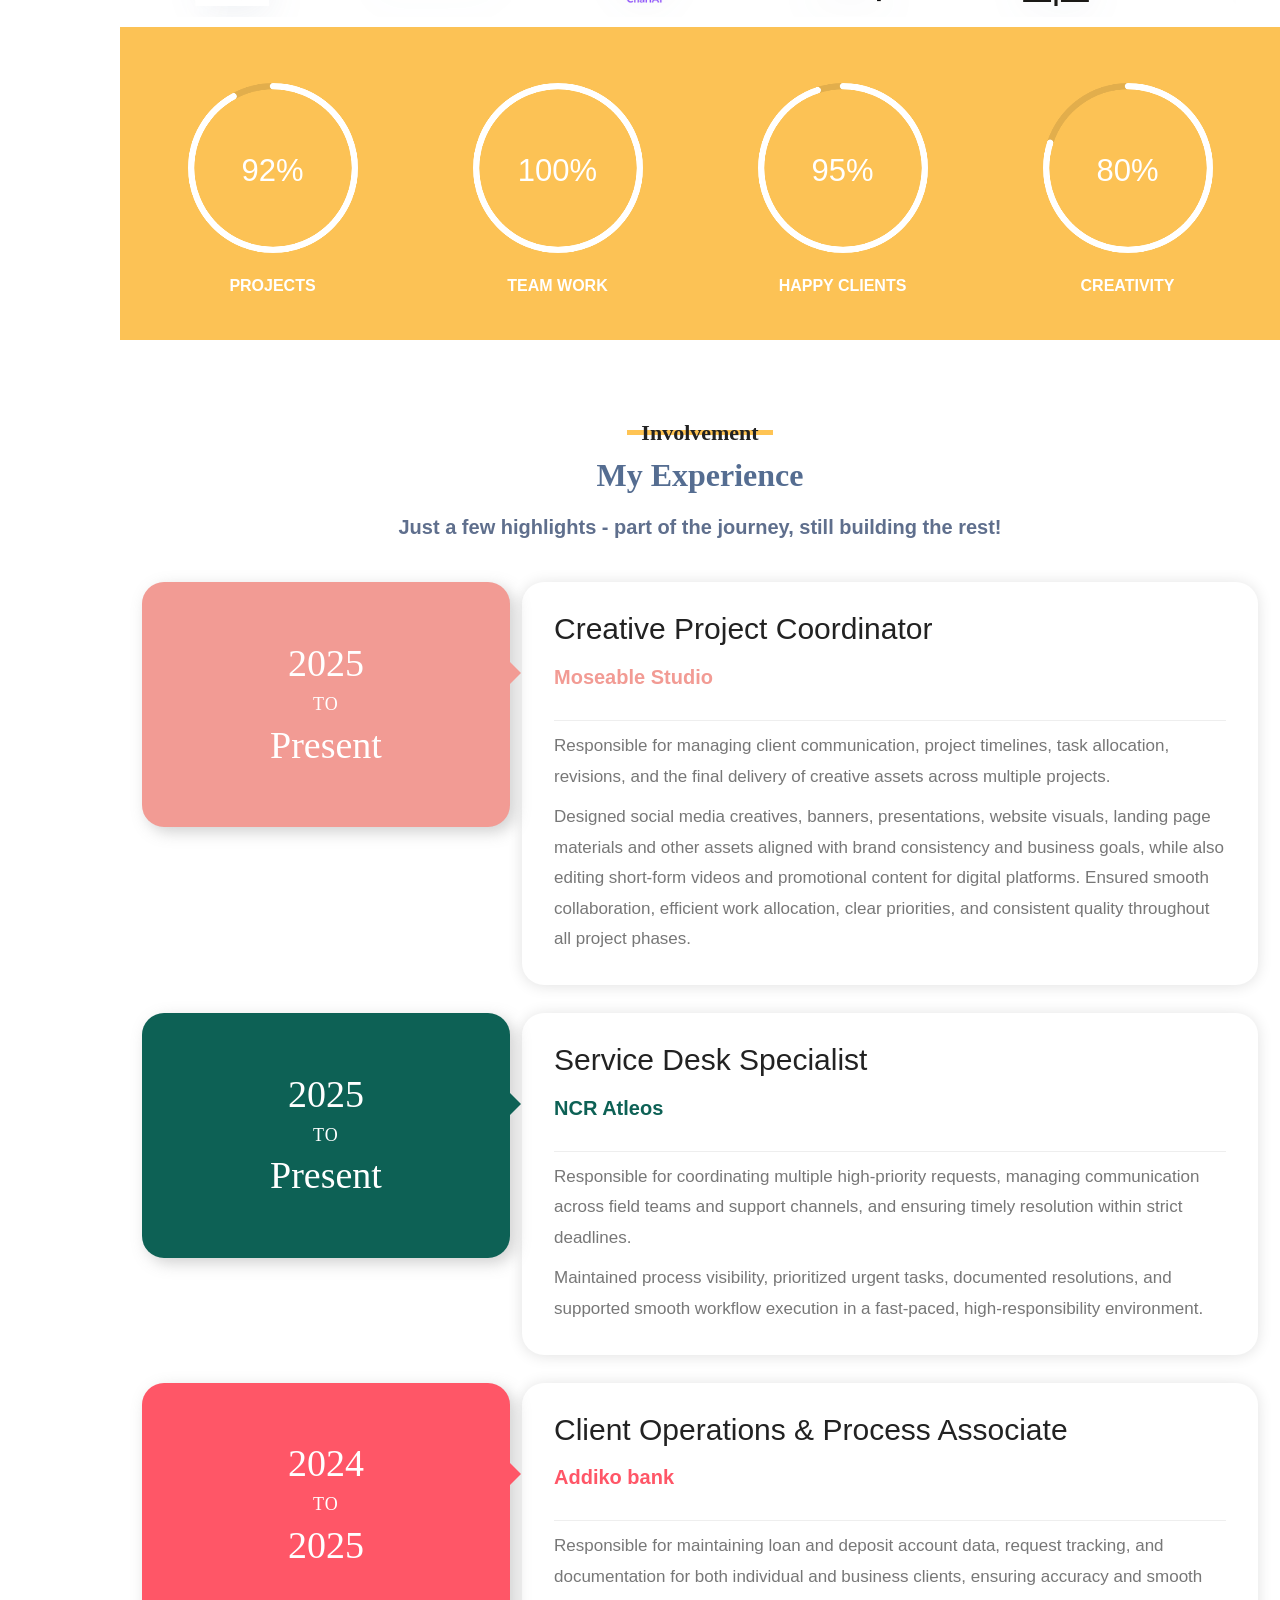
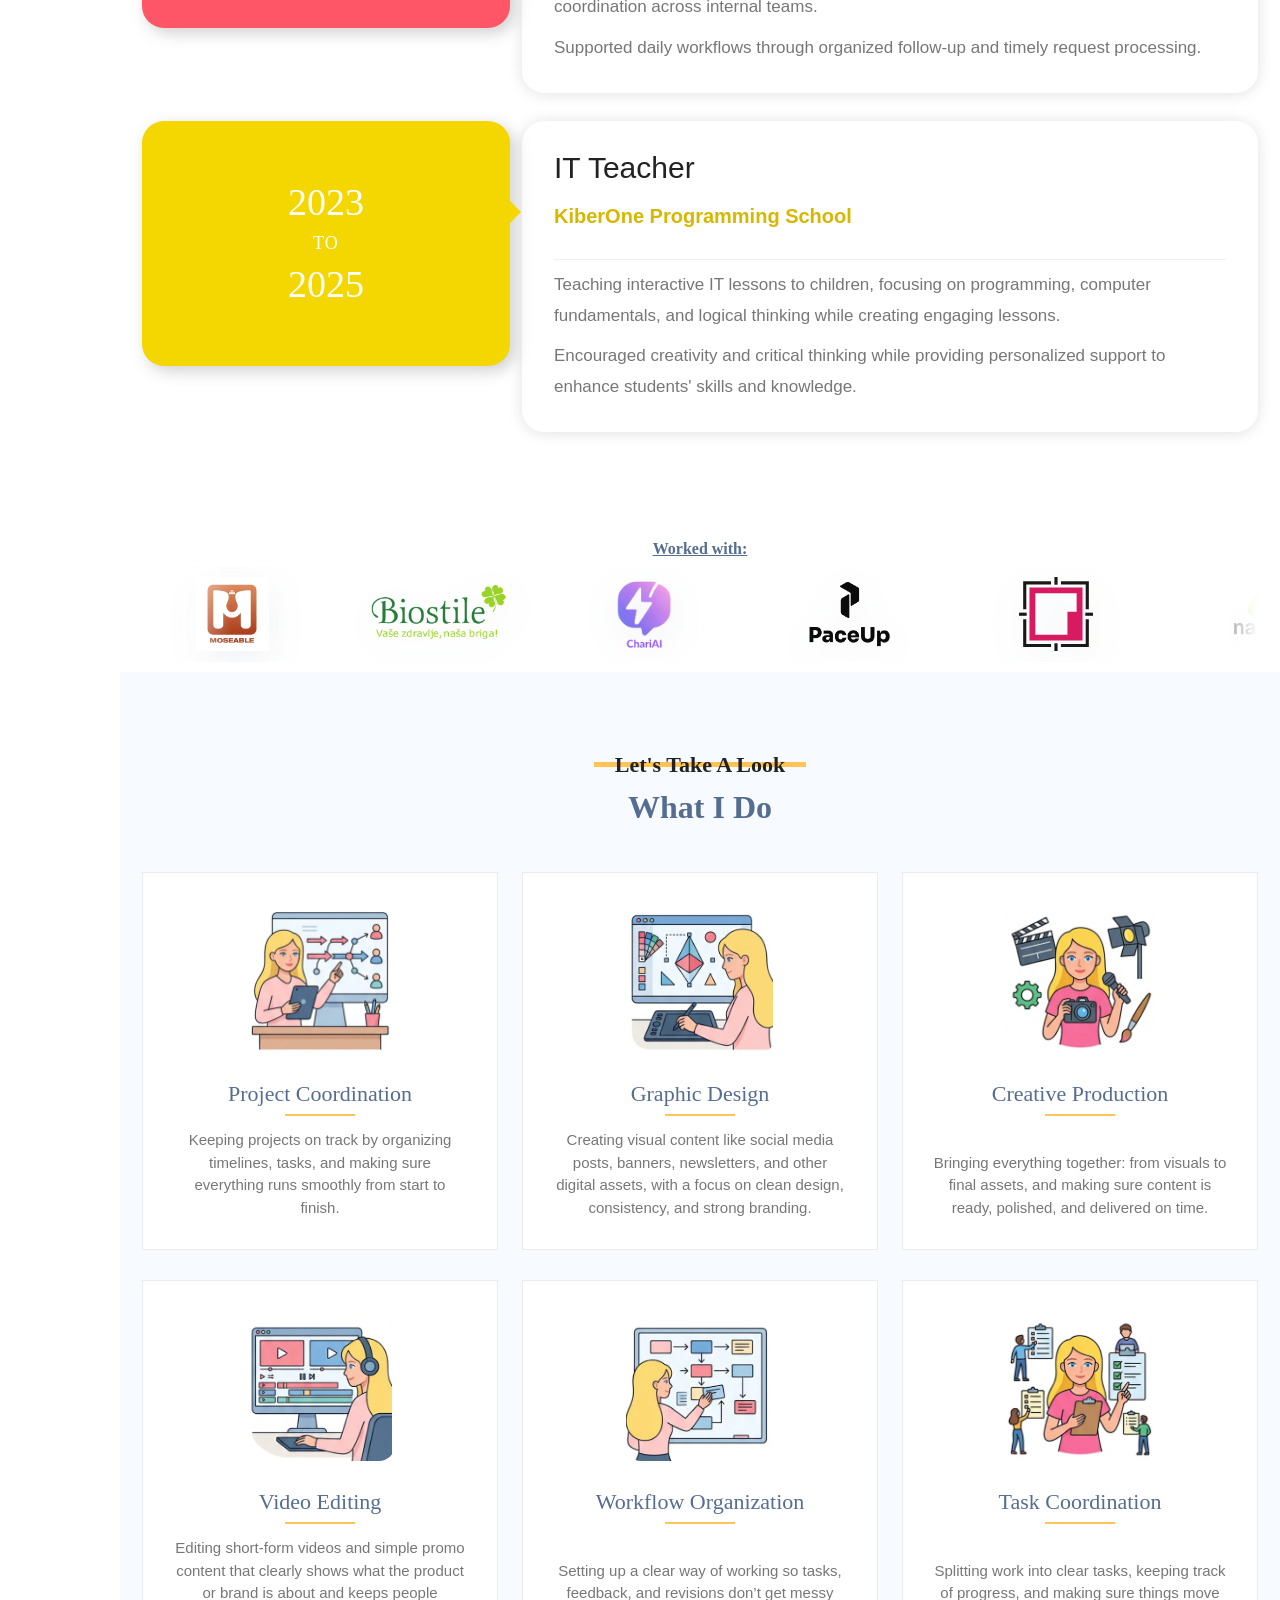
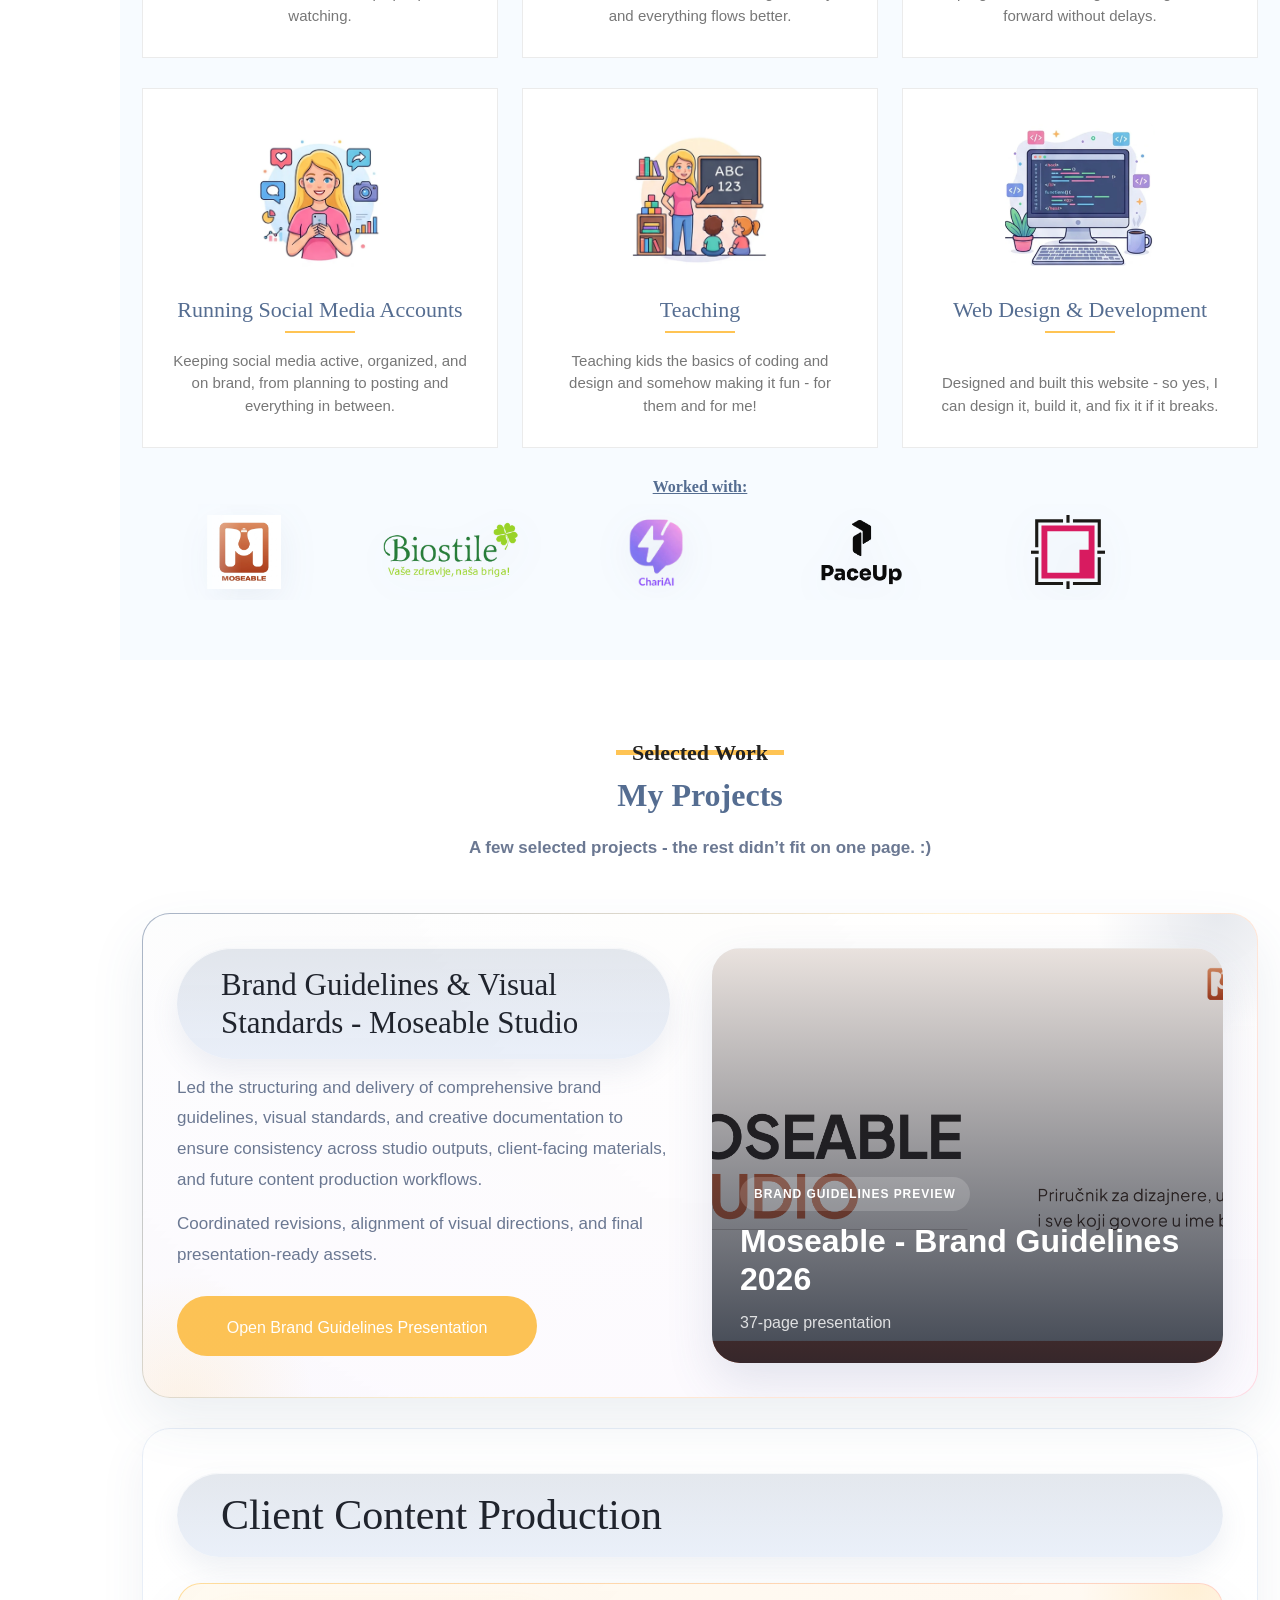
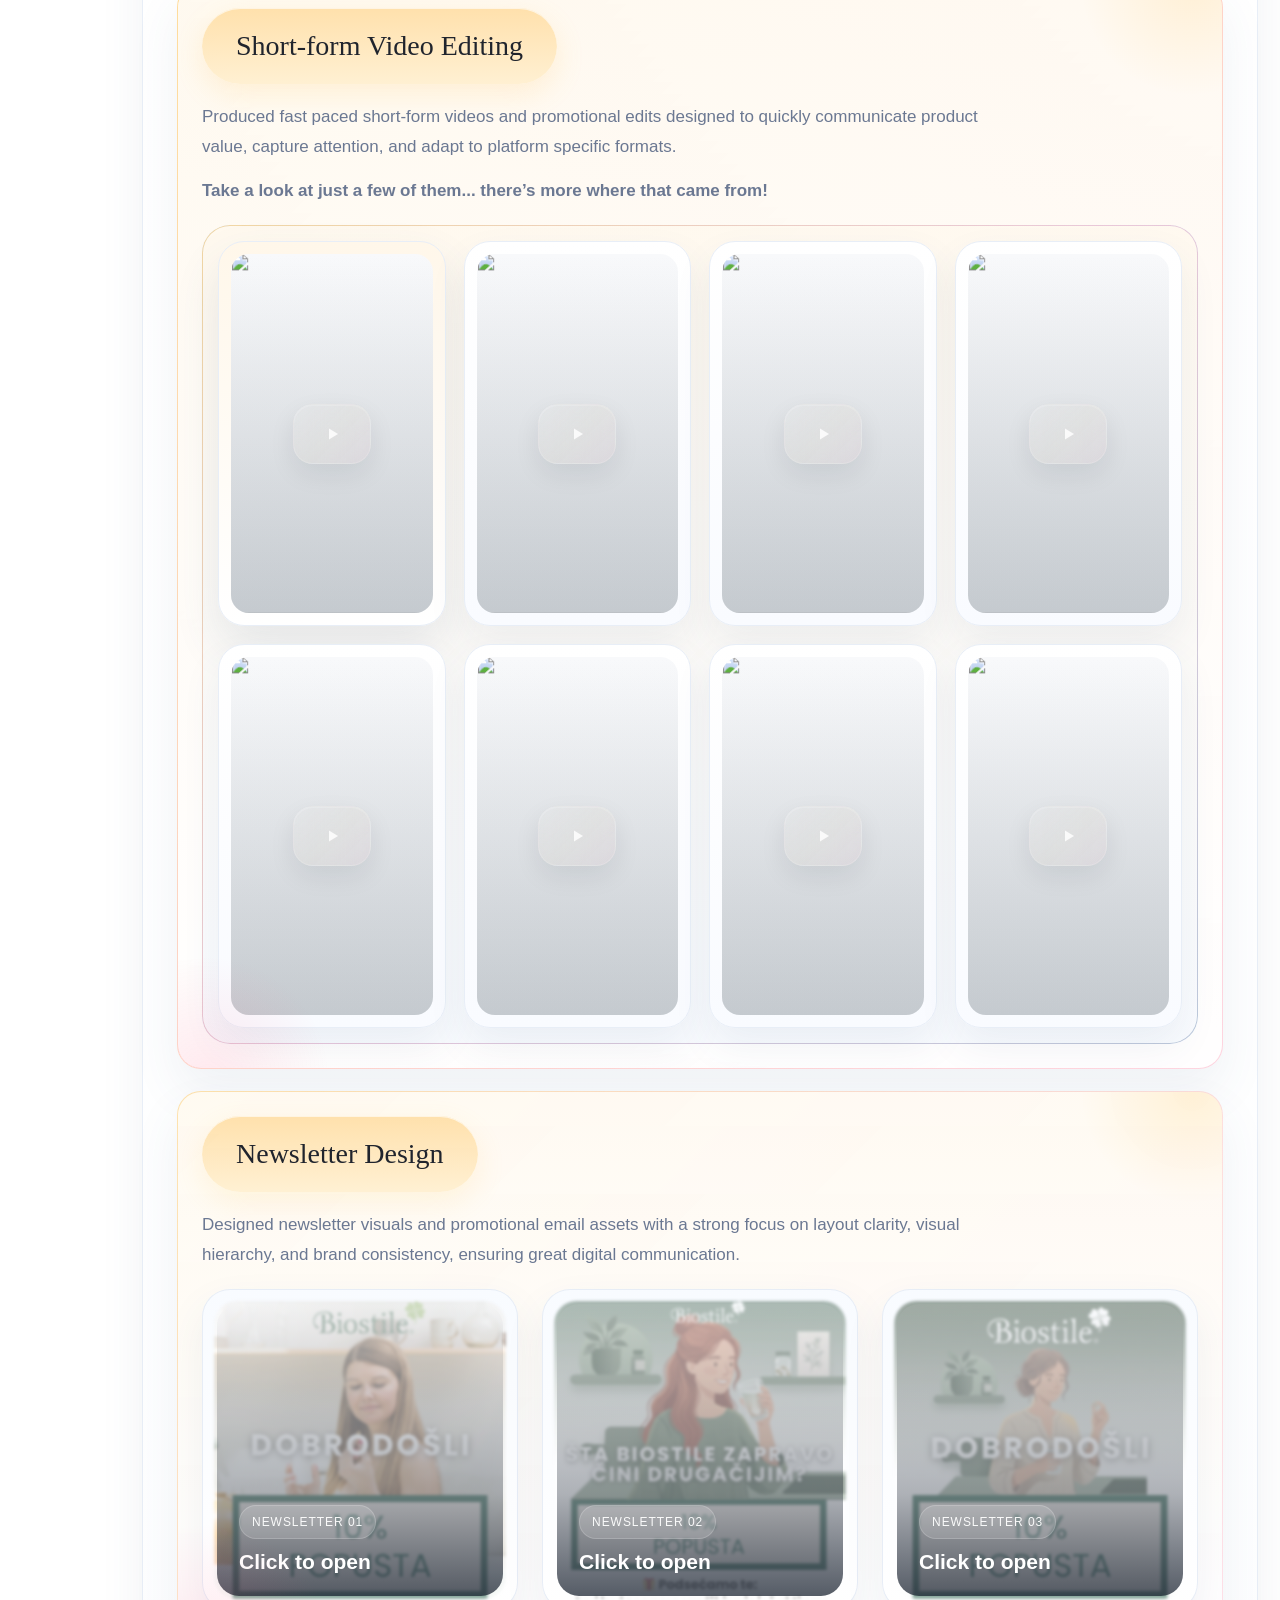
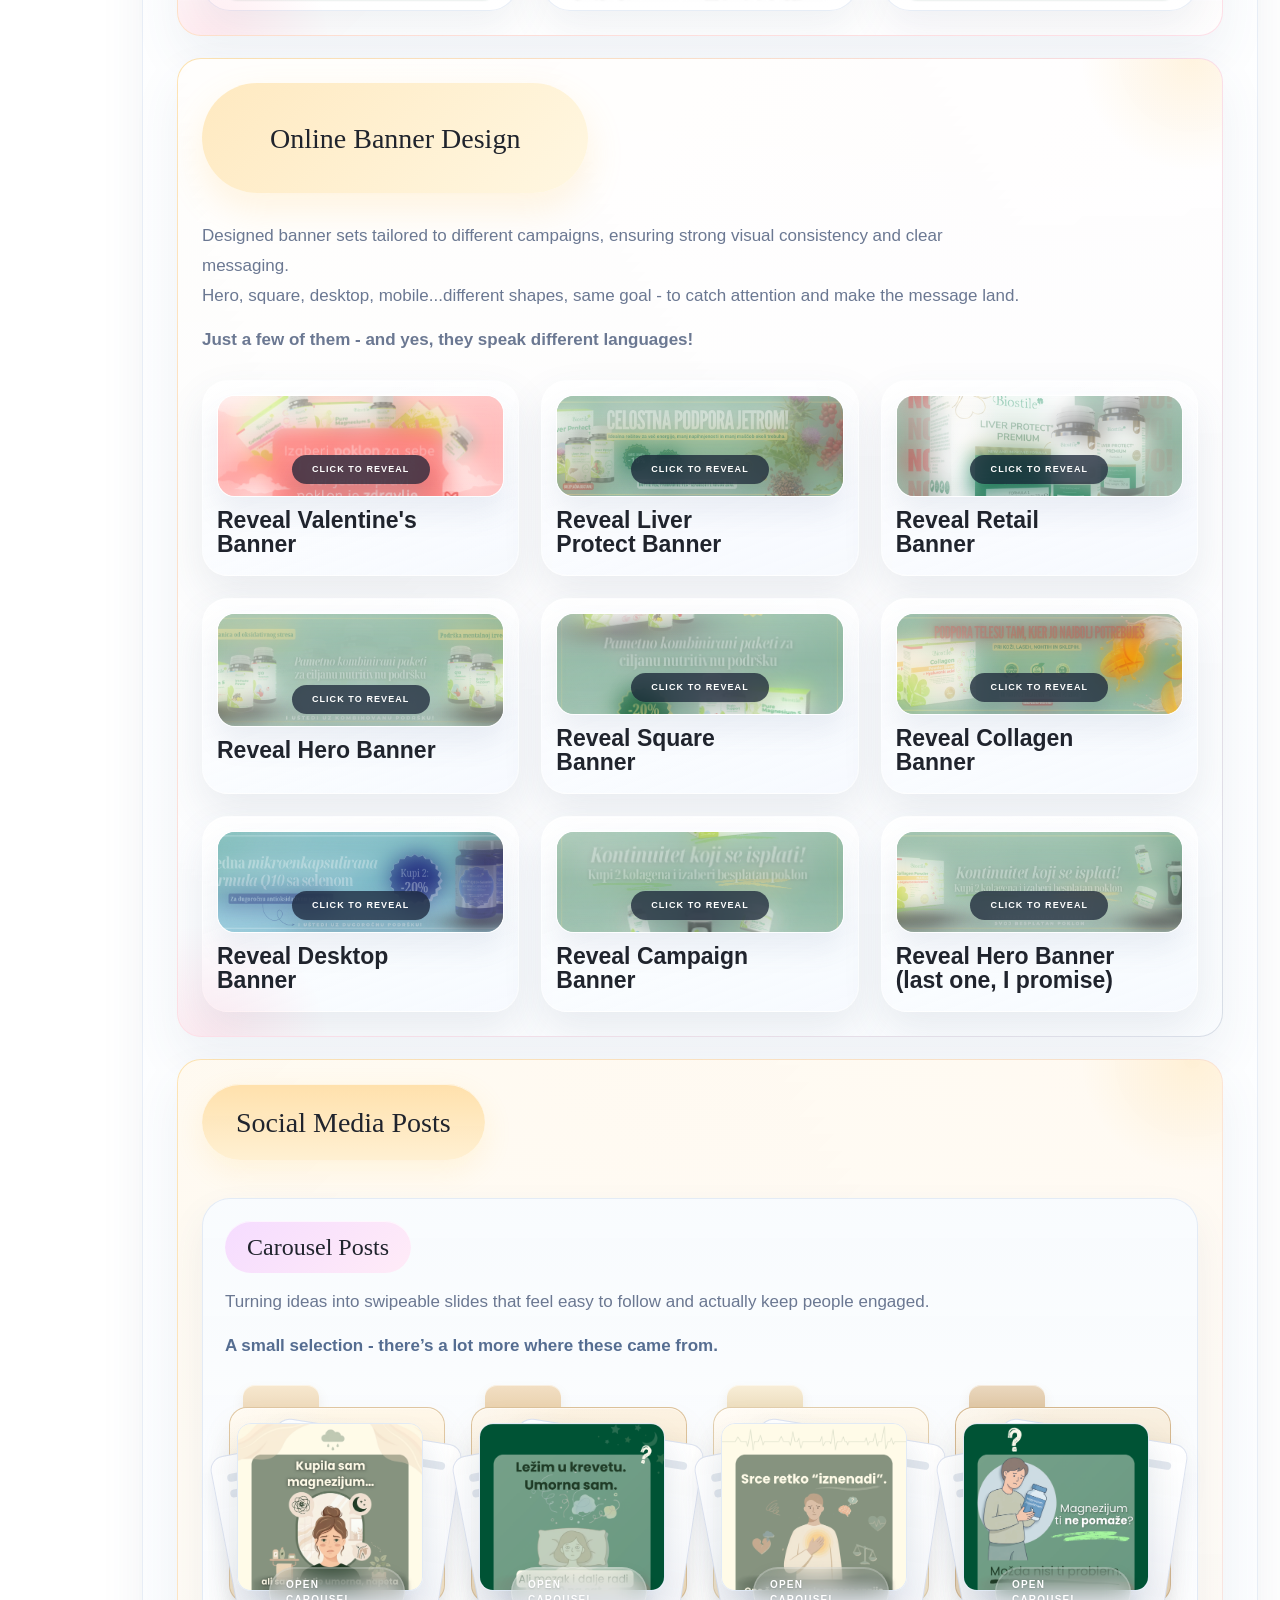
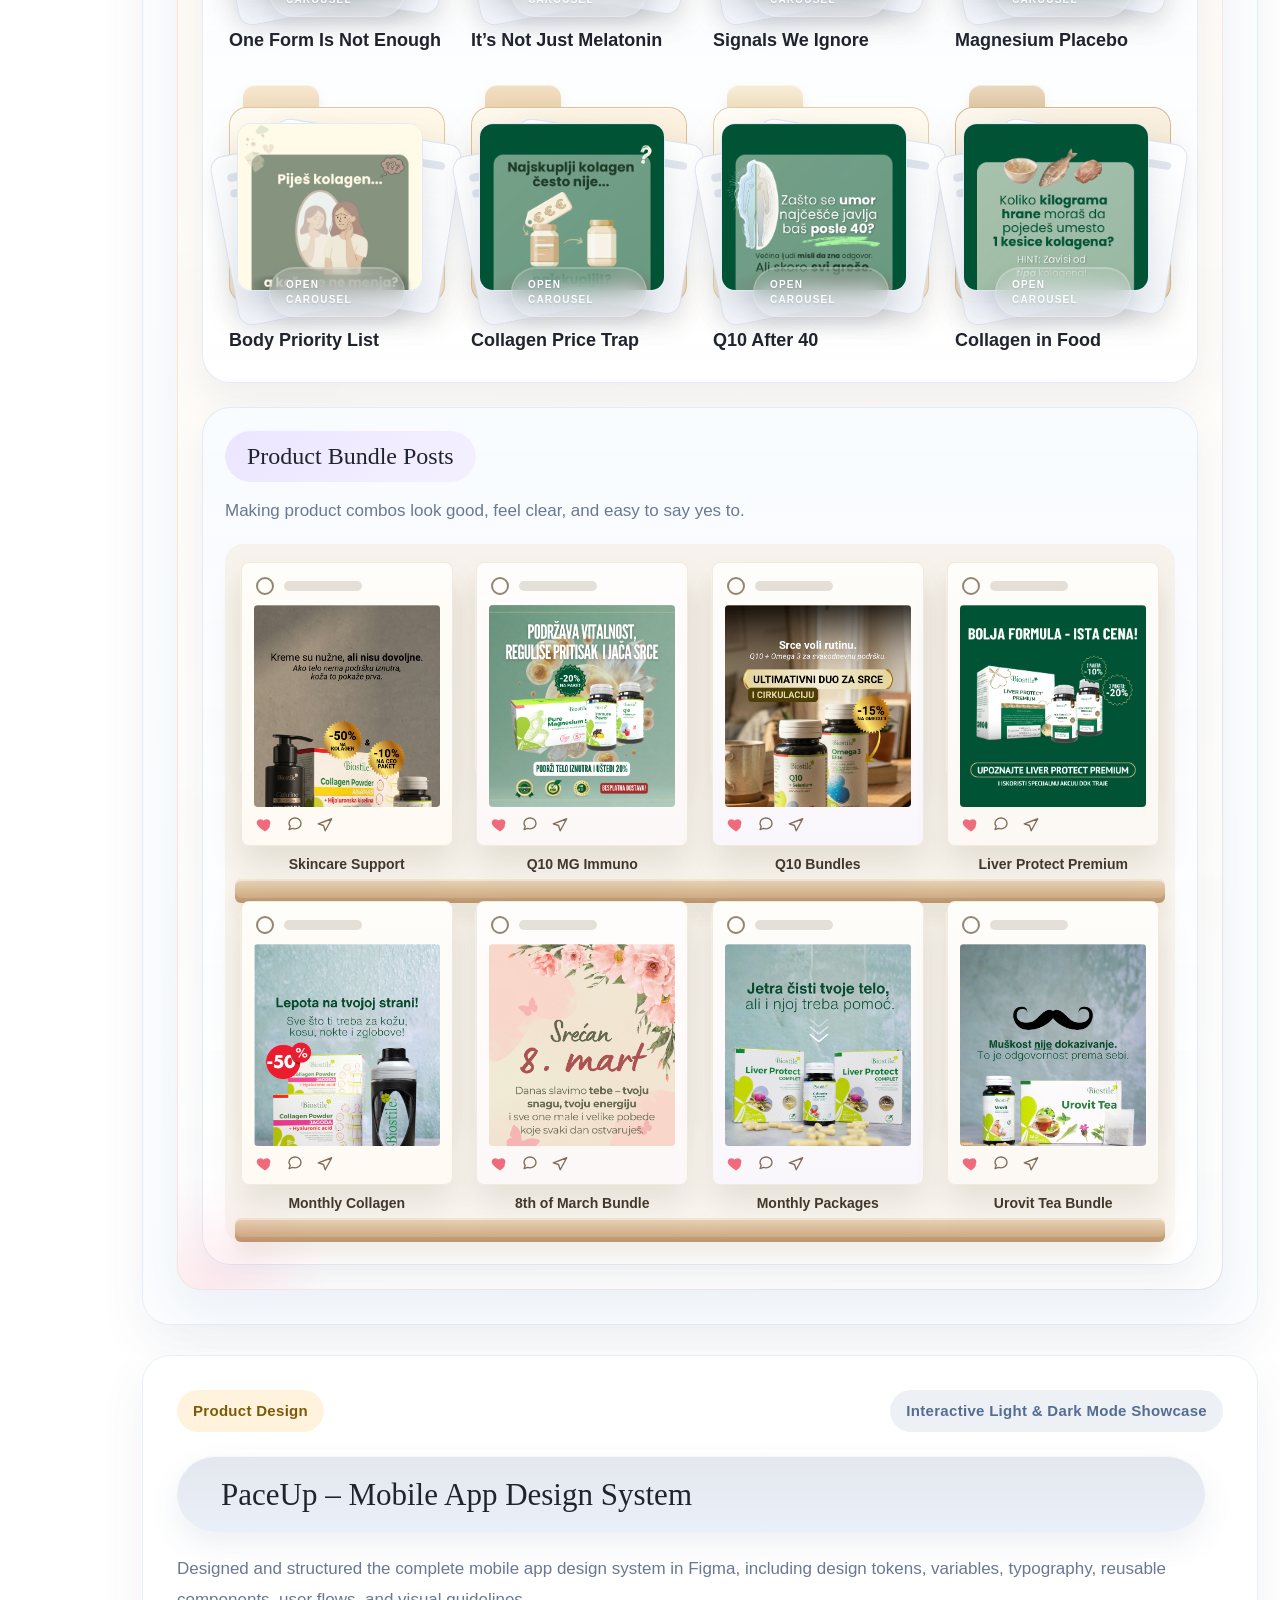
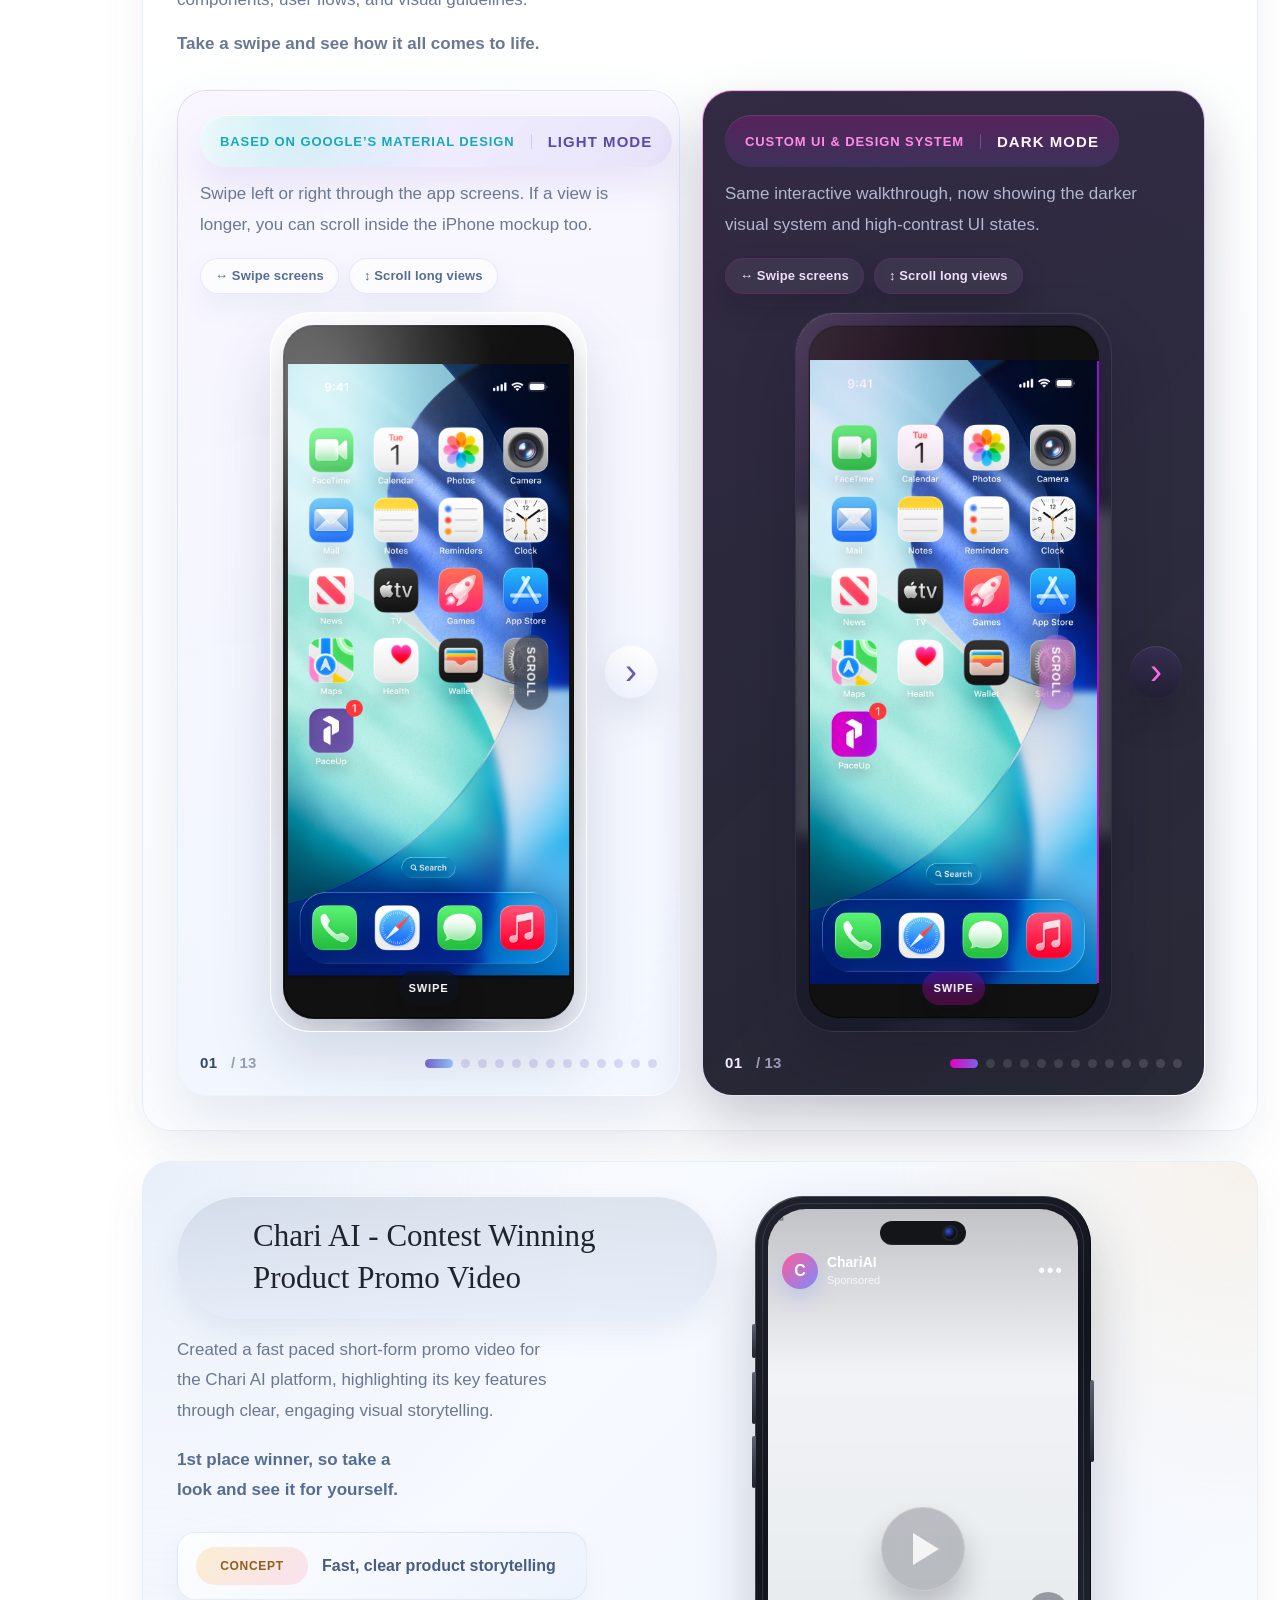
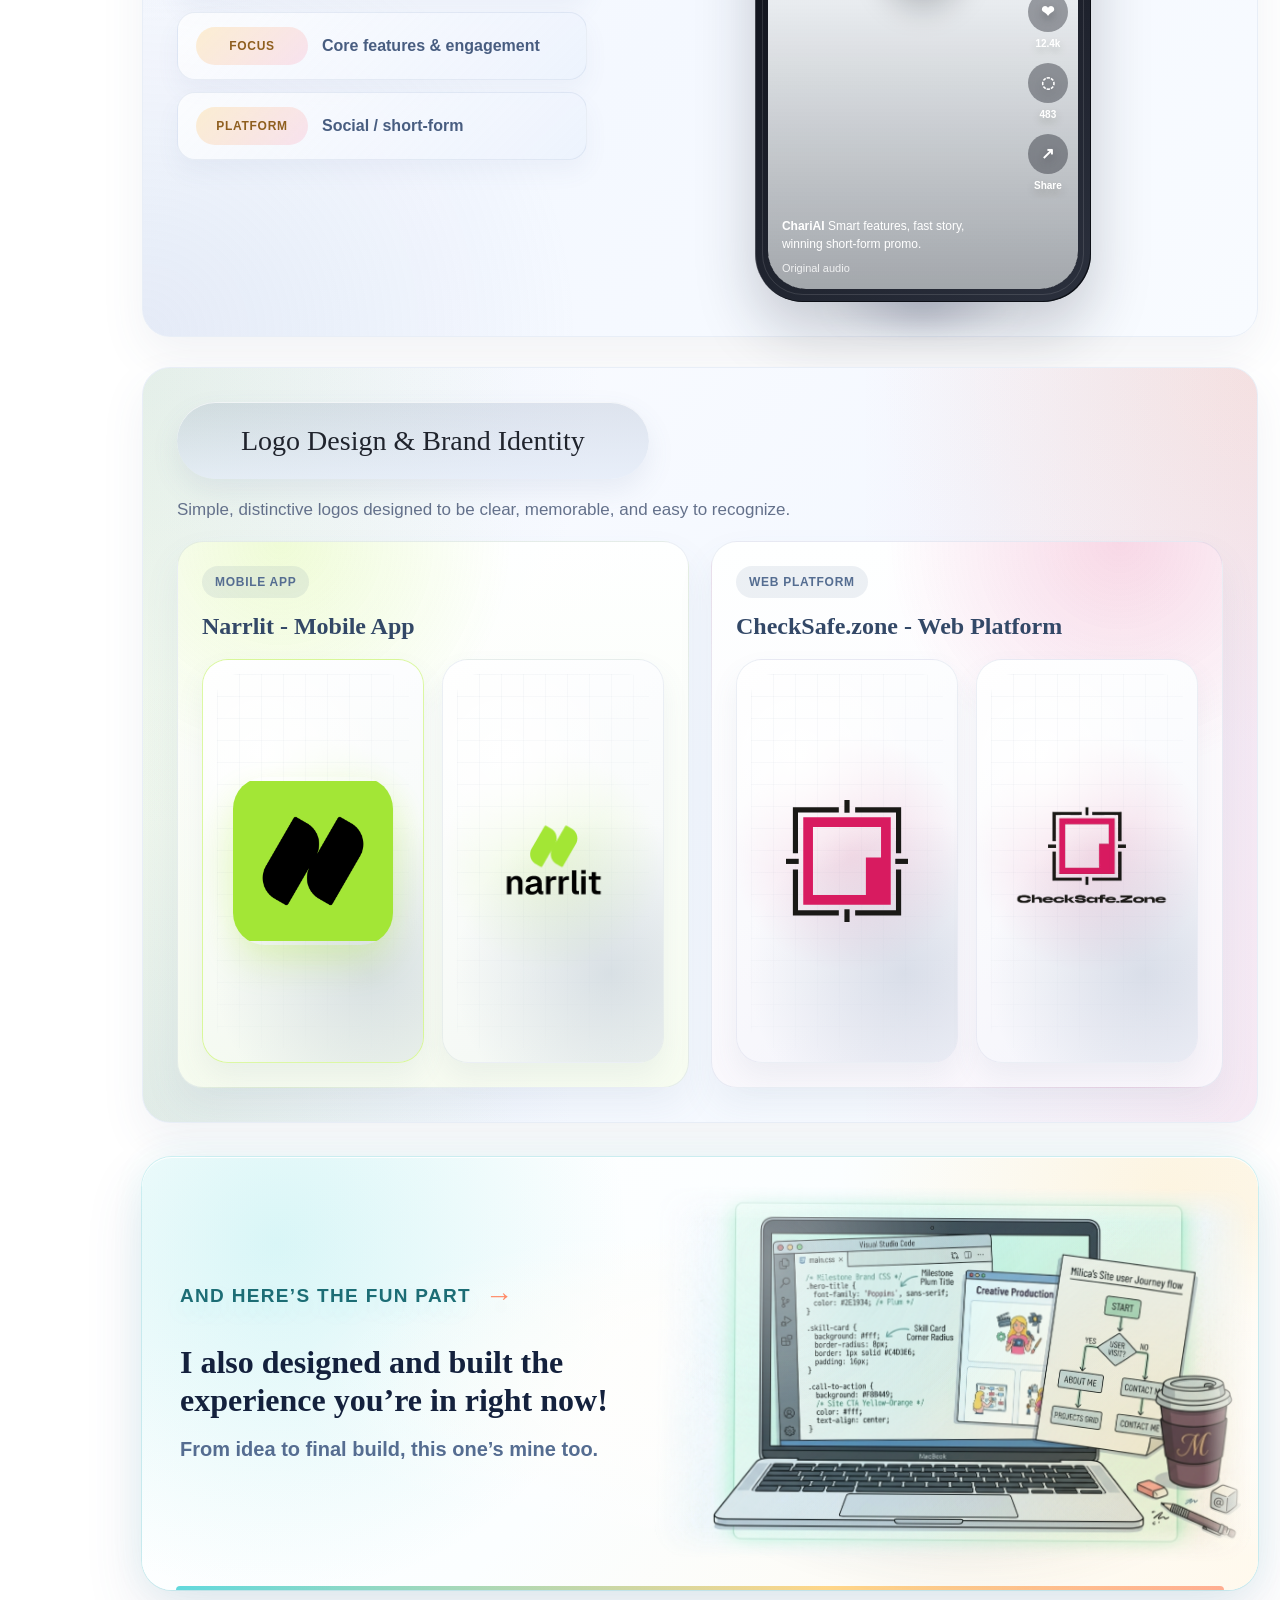
==== commit 20f83e03: "Restore video previews" ====
--- a/Main Files/html/bootstrap5/color_version-MYPORTFOLIO/index.html
+++ b/Main Files/html/bootstrap5/color_version-MYPORTFOLIO/index.html
@@ -920,7 +920,7 @@
 												<div class="client_video_showcase_grid">
 													<a href="https://drive.google.com/file/d/1xICb_L0t66U5Lele7ZwNKyssARg26oWM/view?usp=sharing" target="_blank" rel="noopener noreferrer" class="client_video_tile client_video_tile_featured" aria-label="Open WhatsApp Video 2026-04-17 at 18.45.47 video on Google Drive">
 															<div class="client_video_preview">
-																<img src="assets/videos/instareel.avif" alt="" loading="lazy">
+																<img src="https://drive.google.com/thumbnail?id=1xICb_L0t66U5Lele7ZwNKyssARg26oWM&sz=w900" alt="" loading="lazy">
 															</div>
 															<div class="client_video_overlay" aria-hidden="true">
 															<span class="client_video_play">
@@ -932,7 +932,7 @@
 														</a>
 													<a href="https://drive.google.com/file/d/1KRxSIMoP0oXnESWl3ruVdgv7WpM2NnPm/view?usp=sharing" target="_blank" rel="noopener noreferrer" class="client_video_tile" aria-label="Open CudniReelFINAL!mp4 video on Google Drive">
 															<div class="client_video_preview">
-																<img src="assets/videos/instareel.avif" alt="" loading="lazy">
+																<img src="https://drive.google.com/thumbnail?id=1KRxSIMoP0oXnESWl3ruVdgv7WpM2NnPm&sz=w900" alt="" loading="lazy">
 															</div>
 															<div class="client_video_overlay" aria-hidden="true">
 															<span class="client_video_play">
@@ -944,7 +944,7 @@
 														</a>
 													<a href="https://drive.google.com/file/d/12R7Q7hSwqhDX2s96KCgwSE2F5SHKieiY/view?usp=sharing" target="_blank" rel="noopener noreferrer" class="client_video_tile" aria-label="Open BioStile - Magnezijum - Aktivni & Sport - Angle 4 - bundle Q10 video on Google Drive">
 															<div class="client_video_preview">
-																<img src="assets/videos/instareel.avif" alt="" loading="lazy">
+																<img src="https://drive.google.com/thumbnail?id=12R7Q7hSwqhDX2s96KCgwSE2F5SHKieiY&sz=w900" alt="" loading="lazy">
 															</div>
 															<div class="client_video_overlay" aria-hidden="true">
 															<span class="client_video_play">
@@ -956,7 +956,7 @@
 														</a>
 													<a href="https://drive.google.com/file/d/1ufXzGkc-oTDt2fwLXjqn3up_QSwVVOUa/view?usp=sharing" target="_blank" rel="noopener noreferrer" class="client_video_tile" aria-label="Open BioStile - Collagen - Beauty Prevention - Angle 1 - sjajna koza - samo kolagen video on Google Drive">
 															<div class="client_video_preview">
-																<img src="assets/videos/instareel.avif" alt="" loading="lazy">
+																<img src="https://drive.google.com/thumbnail?id=1ufXzGkc-oTDt2fwLXjqn3up_QSwVVOUa&sz=w900" alt="" loading="lazy">
 															</div>
 															<div class="client_video_overlay" aria-hidden="true">
 															<span class="client_video_play">
@@ -968,7 +968,7 @@
 														</a>
 													<a href="https://drive.google.com/file/d/1qU_WtHgnTOkmtTHfog6naI9Zc73UPVlF/view?usp=sharing" target="_blank" rel="noopener noreferrer" class="client_video_tile" aria-label="Open BioStile - Magnezijum - Aktivni & Sport - Angle 2 - bundle Q10 video on Google Drive">
 															<div class="client_video_preview">
-																<img src="assets/videos/instareel.avif" alt="" loading="lazy">
+																<img src="https://drive.google.com/thumbnail?id=1qU_WtHgnTOkmtTHfog6naI9Zc73UPVlF&sz=w900" alt="" loading="lazy">
 															</div>
 															<div class="client_video_overlay" aria-hidden="true">
 															<span class="client_video_play">
@@ -980,7 +980,7 @@
 														</a>
 													<a href="https://drive.google.com/file/d/1MzqQQLytCUHBULLS1z9dm0f0Kfp3LeoZ/view?usp=sharing" target="_blank" rel="noopener noreferrer" class="client_video_tile" aria-label="Open BioStile - Magnezijum - Stres i Posao - Angle 1 - nervoza - bundle q10 video on Google Drive">
 															<div class="client_video_preview">
-																<img src="assets/videos/instareel.avif" alt="" loading="lazy">
+																<img src="https://drive.google.com/thumbnail?id=1MzqQQLytCUHBULLS1z9dm0f0Kfp3LeoZ&sz=w900" alt="" loading="lazy">
 															</div>
 															<div class="client_video_overlay" aria-hidden="true">
 															<span class="client_video_play">
@@ -992,7 +992,7 @@
 														</a>
 													<a href="https://drive.google.com/file/d/1HOb8MiQ7npC8Rgqk_SFIy9FLIPCHEONM/view?usp=sharing" target="_blank" rel="noopener noreferrer" class="client_video_tile" aria-label="Open UGCVIDEO video on Google Drive">
 															<div class="client_video_preview">
-																<img src="assets/videos/instareel.avif" alt="" loading="lazy">
+																<img src="https://drive.google.com/thumbnail?id=1HOb8MiQ7npC8Rgqk_SFIy9FLIPCHEONM&sz=w900" alt="" loading="lazy">
 															</div>
 															<div class="client_video_overlay" aria-hidden="true">
 															<span class="client_video_play">
@@ -1004,7 +1004,7 @@
 														</a>
 													<a href="https://drive.google.com/file/d/1S2-2-EzF-oGXSrpBxIbRL_i14Pt_XIRK/view?usp=sharing" target="_blank" rel="noopener noreferrer" class="client_video_tile" aria-label="Open hook7TeloZglobovi5PAKET video on Google Drive">
 															<div class="client_video_preview">
-																<img src="assets/videos/instareel.avif" alt="" loading="lazy">
+																<img src="https://drive.google.com/thumbnail?id=1S2-2-EzF-oGXSrpBxIbRL_i14Pt_XIRK&sz=w900" alt="" loading="lazy">
 															</div>
 															<div class="client_video_overlay" aria-hidden="true">
 															<span class="client_video_play">
@@ -1584,7 +1584,7 @@
 														<span class="chari_reel_camera"></span>
 													</div>
 													<a href="https://drive.google.com/file/d/1g1w54Rc0j1_skh1PFQi3bm88dmAiWVPL/view?usp=sharing" target="_blank" rel="noopener noreferrer" class="chari_reel_drive_link" aria-label="Open Chari AI promo video on Google Drive">
-														<img src="assets/videos/instareel.avif" alt="" loading="lazy">
+														<img src="https://drive.google.com/thumbnail?id=1g1w54Rc0j1_skh1PFQi3bm88dmAiWVPL&sz=w900" alt="" loading="lazy">
 														<span class="chari_reel_play_button" aria-hidden="true">
 															<span class="chari_reel_play_icon"></span>
 														</span>
--- a/Main Files/html/bootstrap5/color_version-MYPORTFOLIO/assets/css/style.css
+++ b/Main Files/html/bootstrap5/color_version-MYPORTFOLIO/assets/css/style.css
@@ -2404,7 +2404,7 @@
 .port_services_setions .port_services_box img {
     width: 150px;
     height: 150px;
-    object-fit: cover;
+    object-fit: contain;
     border-radius: 16px;
 }
 .port_services_setions .port_services_box:hover {
@@ -4628,9 +4628,7 @@
     border-radius: 18px;
     overflow: hidden;
     position: relative;
-    background:
-        radial-gradient(circle at 48% 24%, rgba(255, 228, 174, 0.42) 0%, rgba(255, 228, 174, 0) 32%),
-        linear-gradient(155deg, #141829 0%, #283346 46%, #fff3dc 100%);
+    background: linear-gradient(180deg, #f8f9fb 0%, #eef3f7 100%);
 }
 
 .client_video_preview img {
@@ -4638,15 +4636,14 @@
     height: 100%;
     display: block;
     object-fit: cover;
-    opacity: 0.88;
-    filter: saturate(0.9) contrast(0.94);
-    transform: scale(1.02);
+    opacity: 1;
+    transform: scale(1.01);
     transition: transform 0.25s ease, opacity 0.25s ease;
 }
 
 .client_video_tile:hover .client_video_preview img {
-    opacity: 0.96;
-    transform: scale(1.06);
+    opacity: 1;
+    transform: scale(1.045);
 }
 
 .client_video_tile video {
@@ -9257,9 +9254,7 @@
     z-index: 1;
     display: block;
     overflow: hidden;
-    background:
-        radial-gradient(circle at 48% 22%, rgba(255, 228, 174, 0.4) 0%, rgba(255, 228, 174, 0) 36%),
-        linear-gradient(155deg, #141829 0%, #283346 48%, #fff3dc 100%);
+    background: linear-gradient(180deg, #f8f9fb 0%, #eef3f7 100%);
     color: inherit;
     text-decoration: none;
 }
@@ -9269,15 +9264,14 @@
     height: 100%;
     display: block;
     object-fit: cover;
-    opacity: 0.88;
-    filter: saturate(0.9) contrast(0.94);
-    transform: scale(1.04);
+    opacity: 1;
+    transform: scale(1.02);
     transition: transform 0.25s ease, opacity 0.25s ease;
 }
 
 .chari_reel_drive_link:hover img {
-    opacity: 0.96;
-    transform: scale(1.08);
+    opacity: 1;
+    transform: scale(1.055);
 }
 
 .chari_reel_play_button {
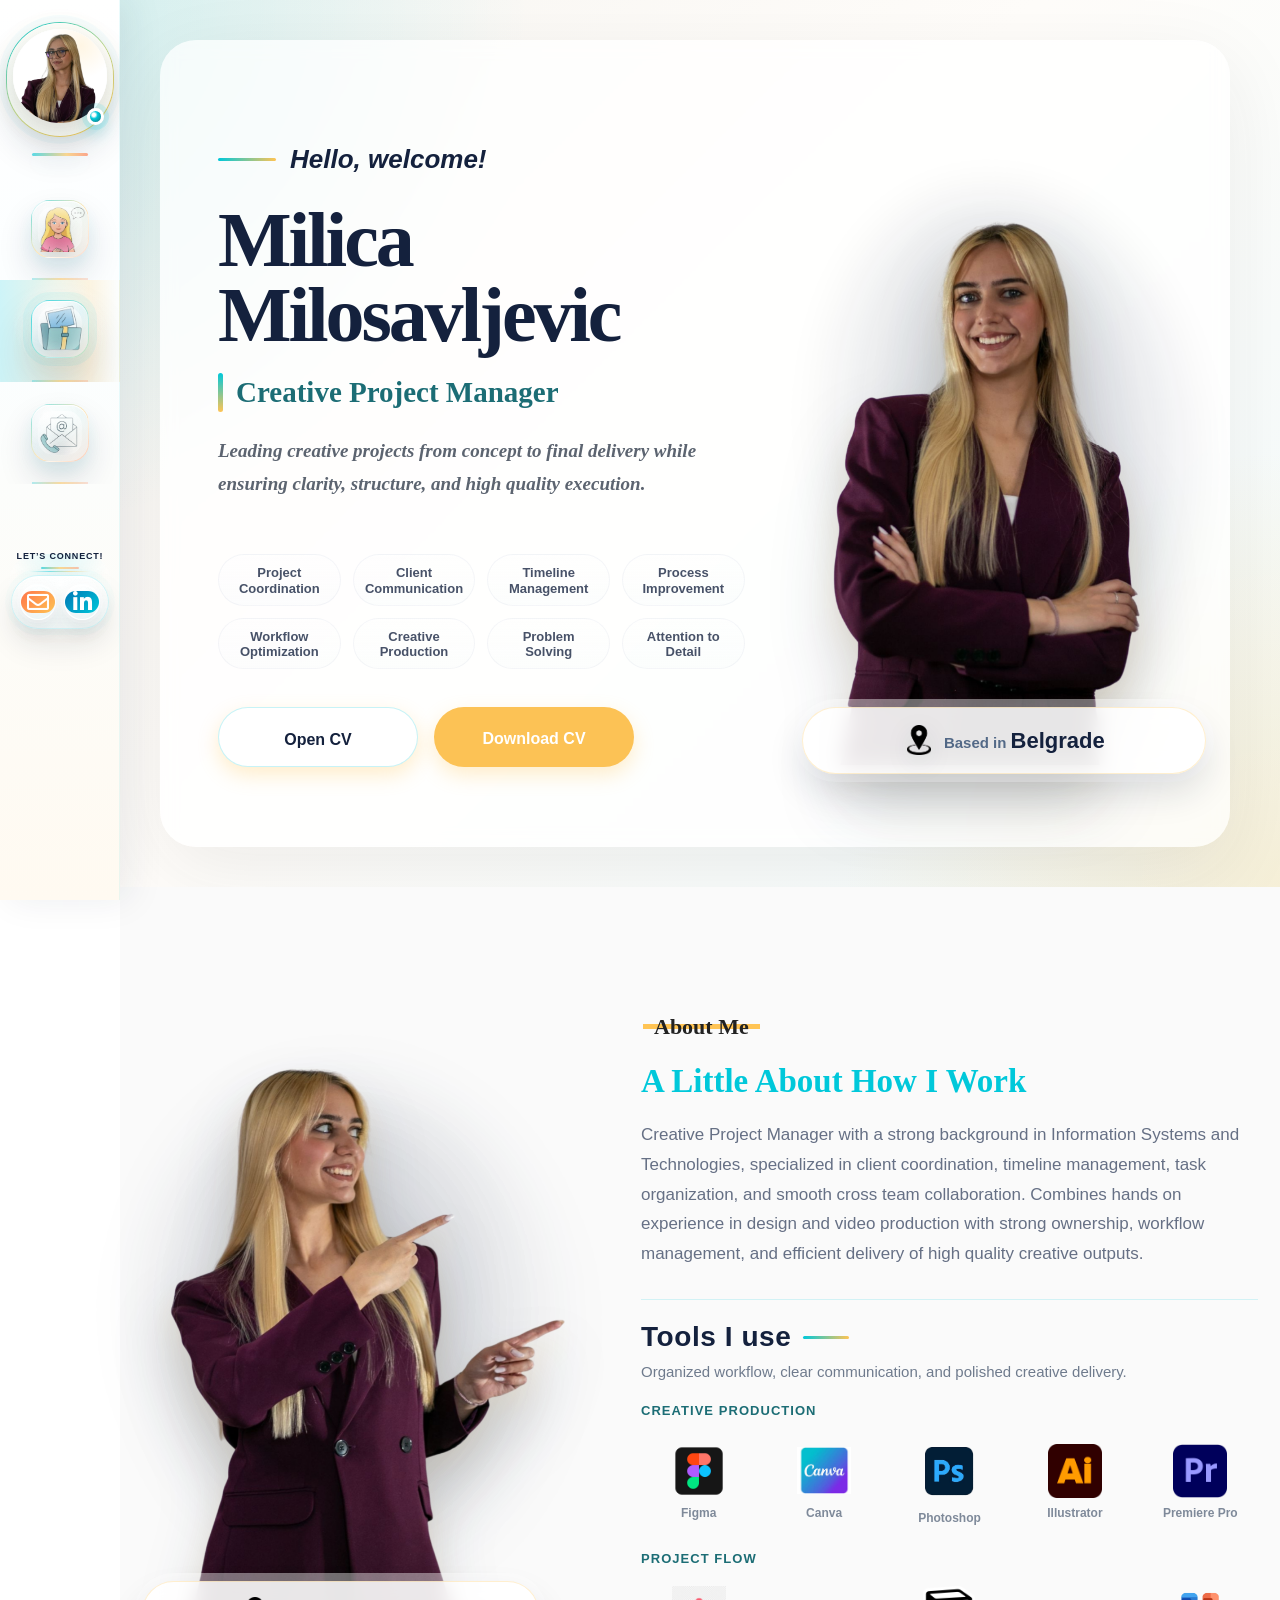
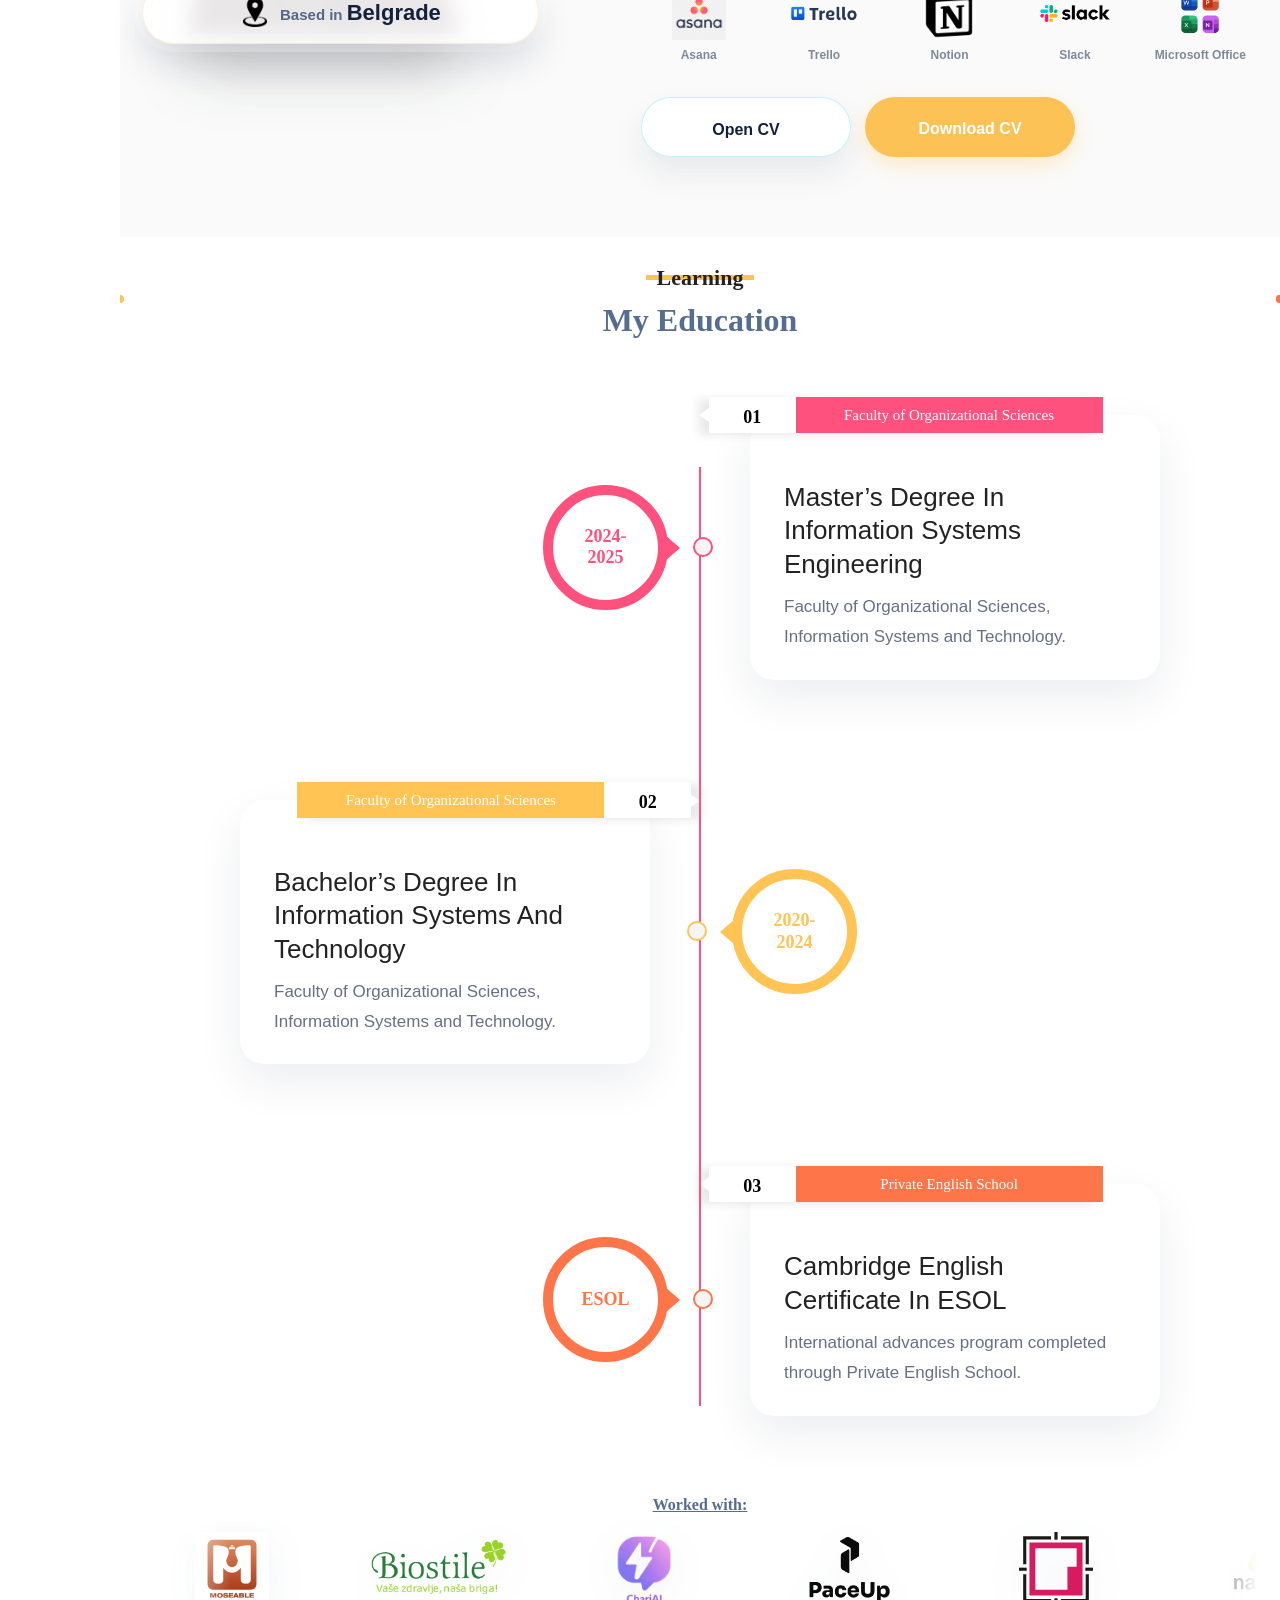
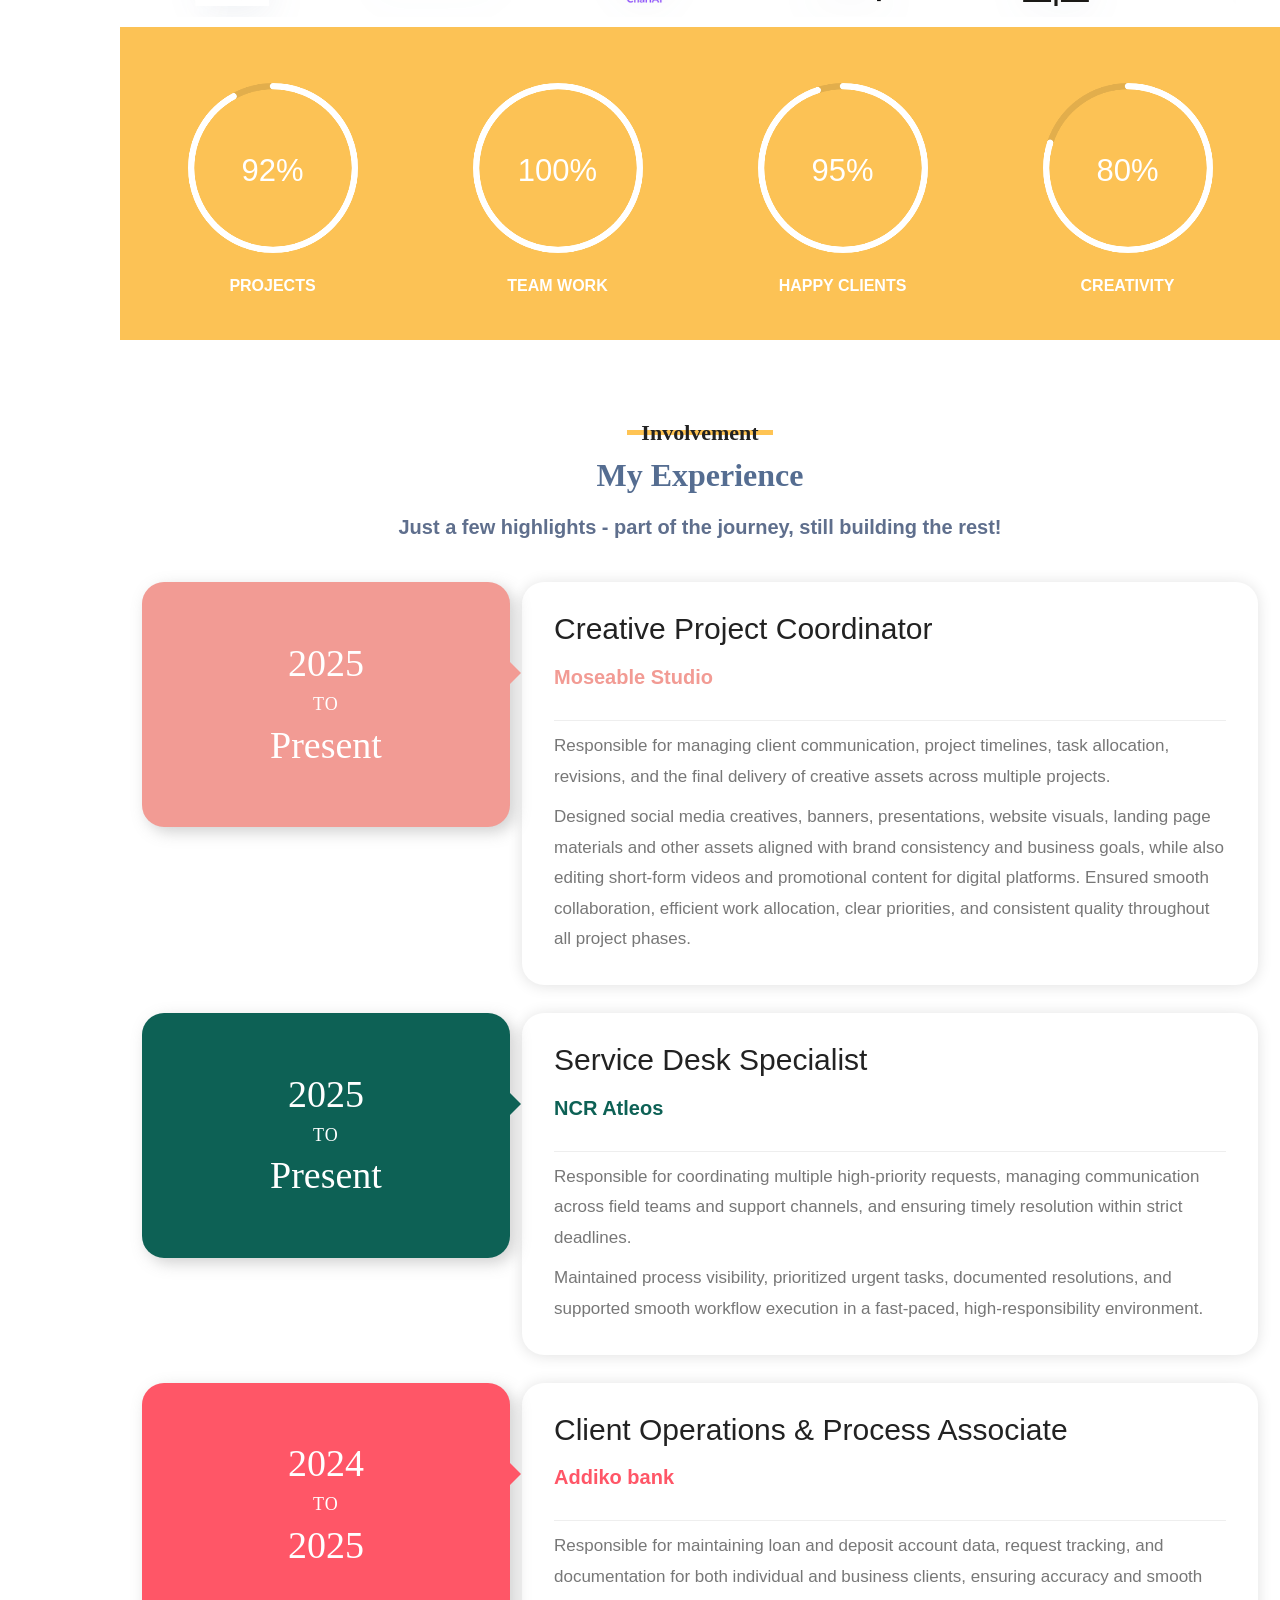
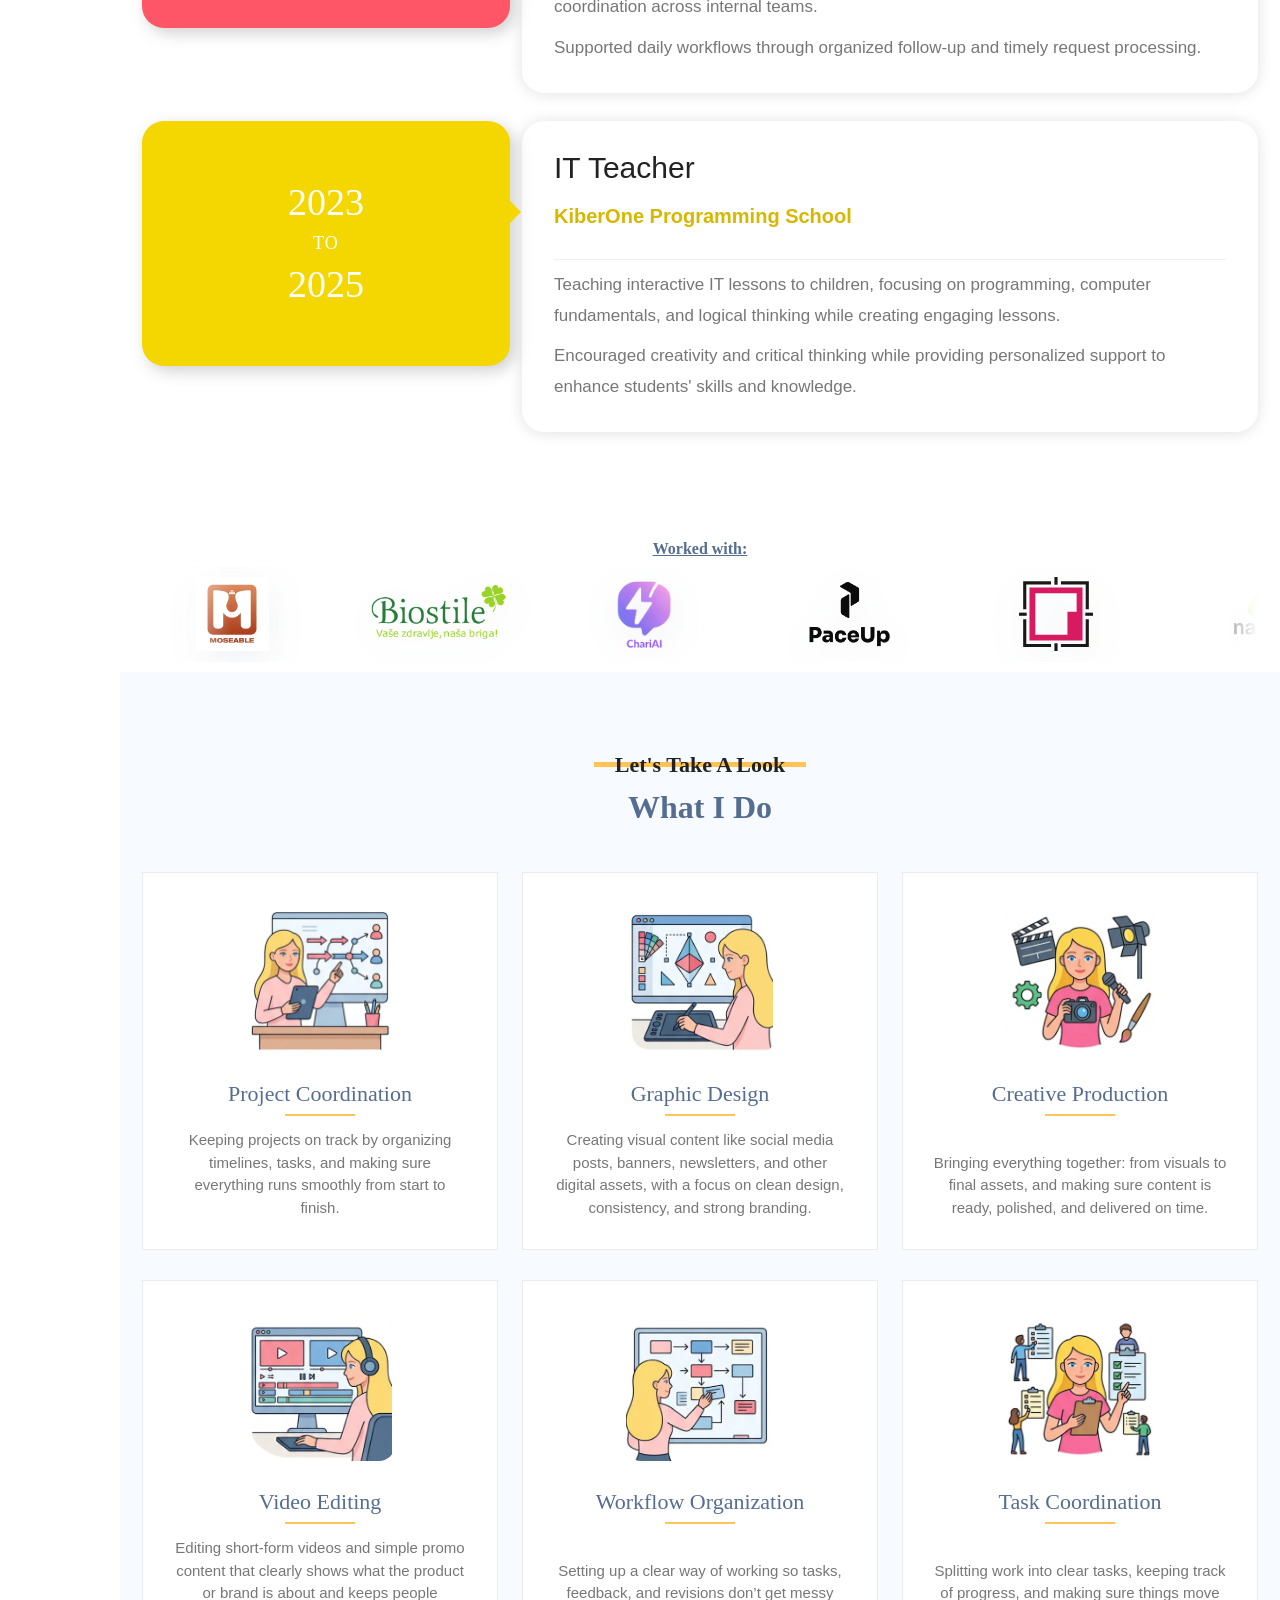
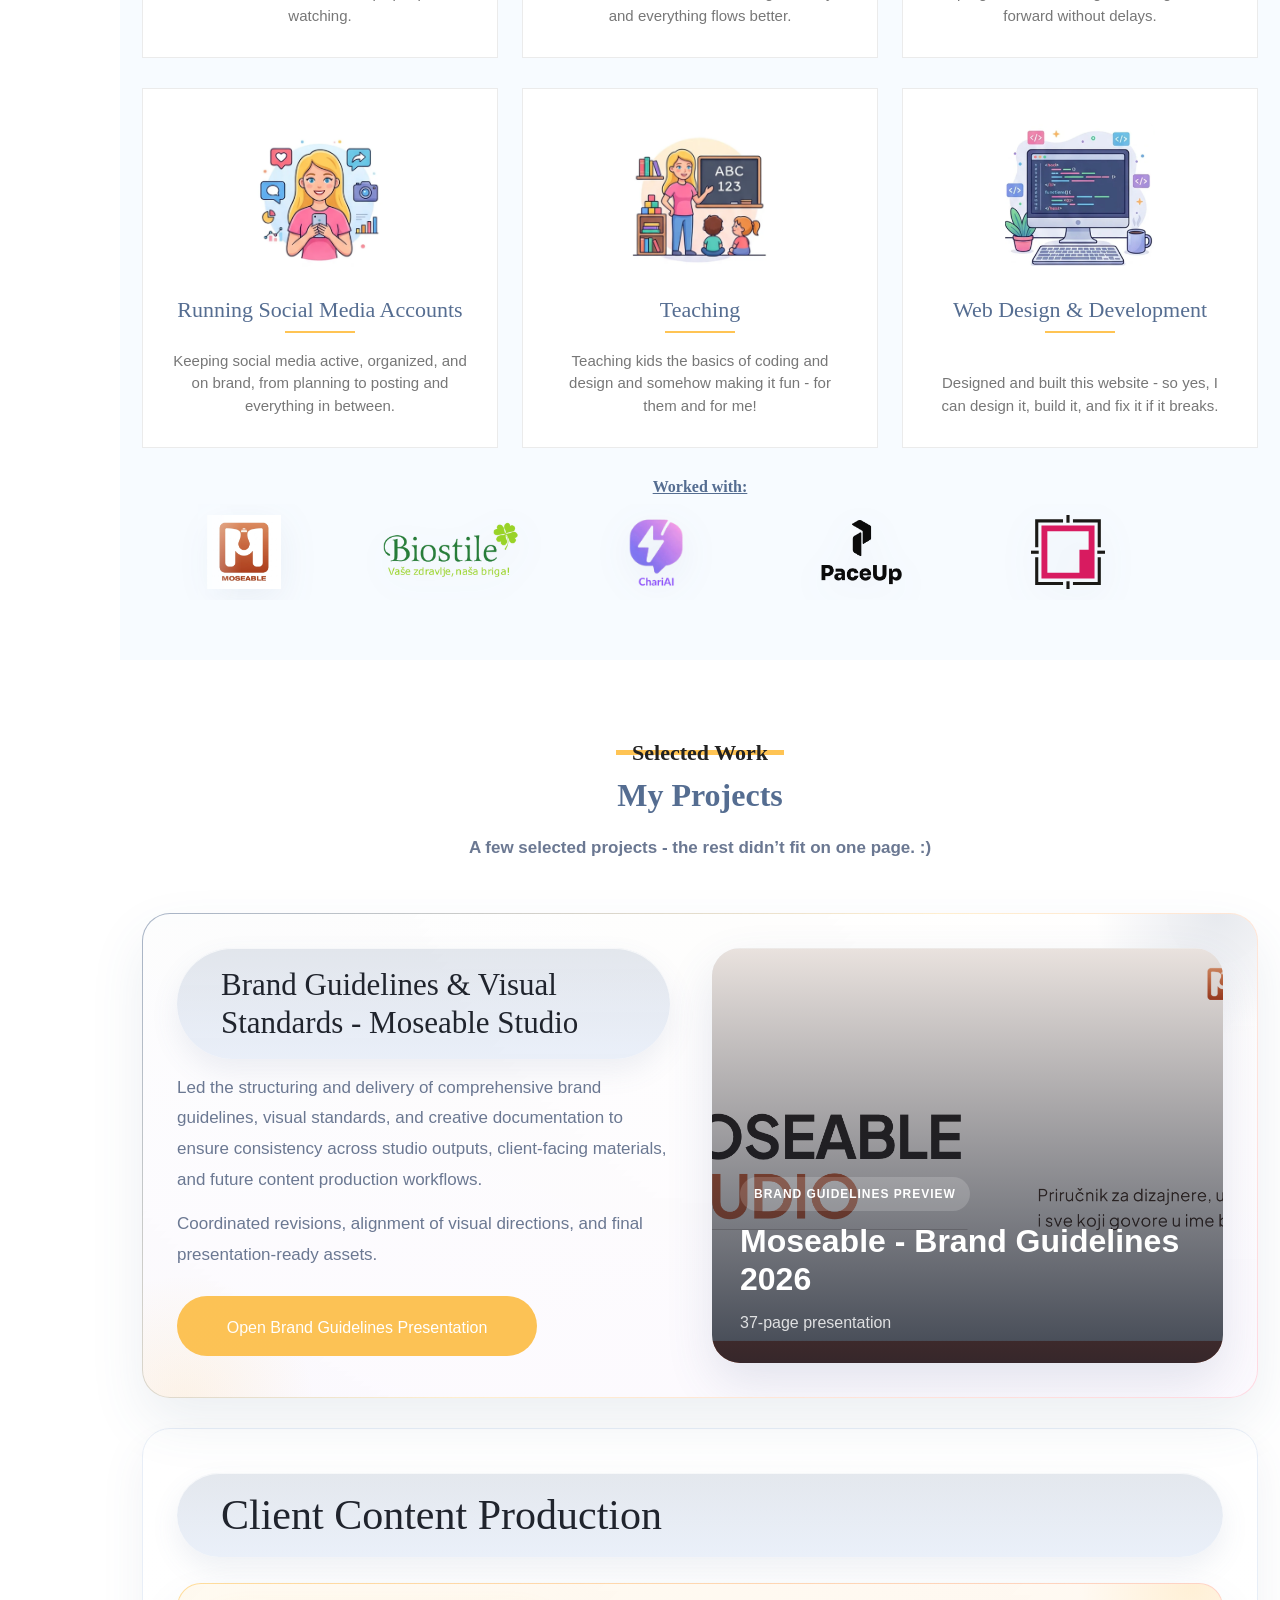
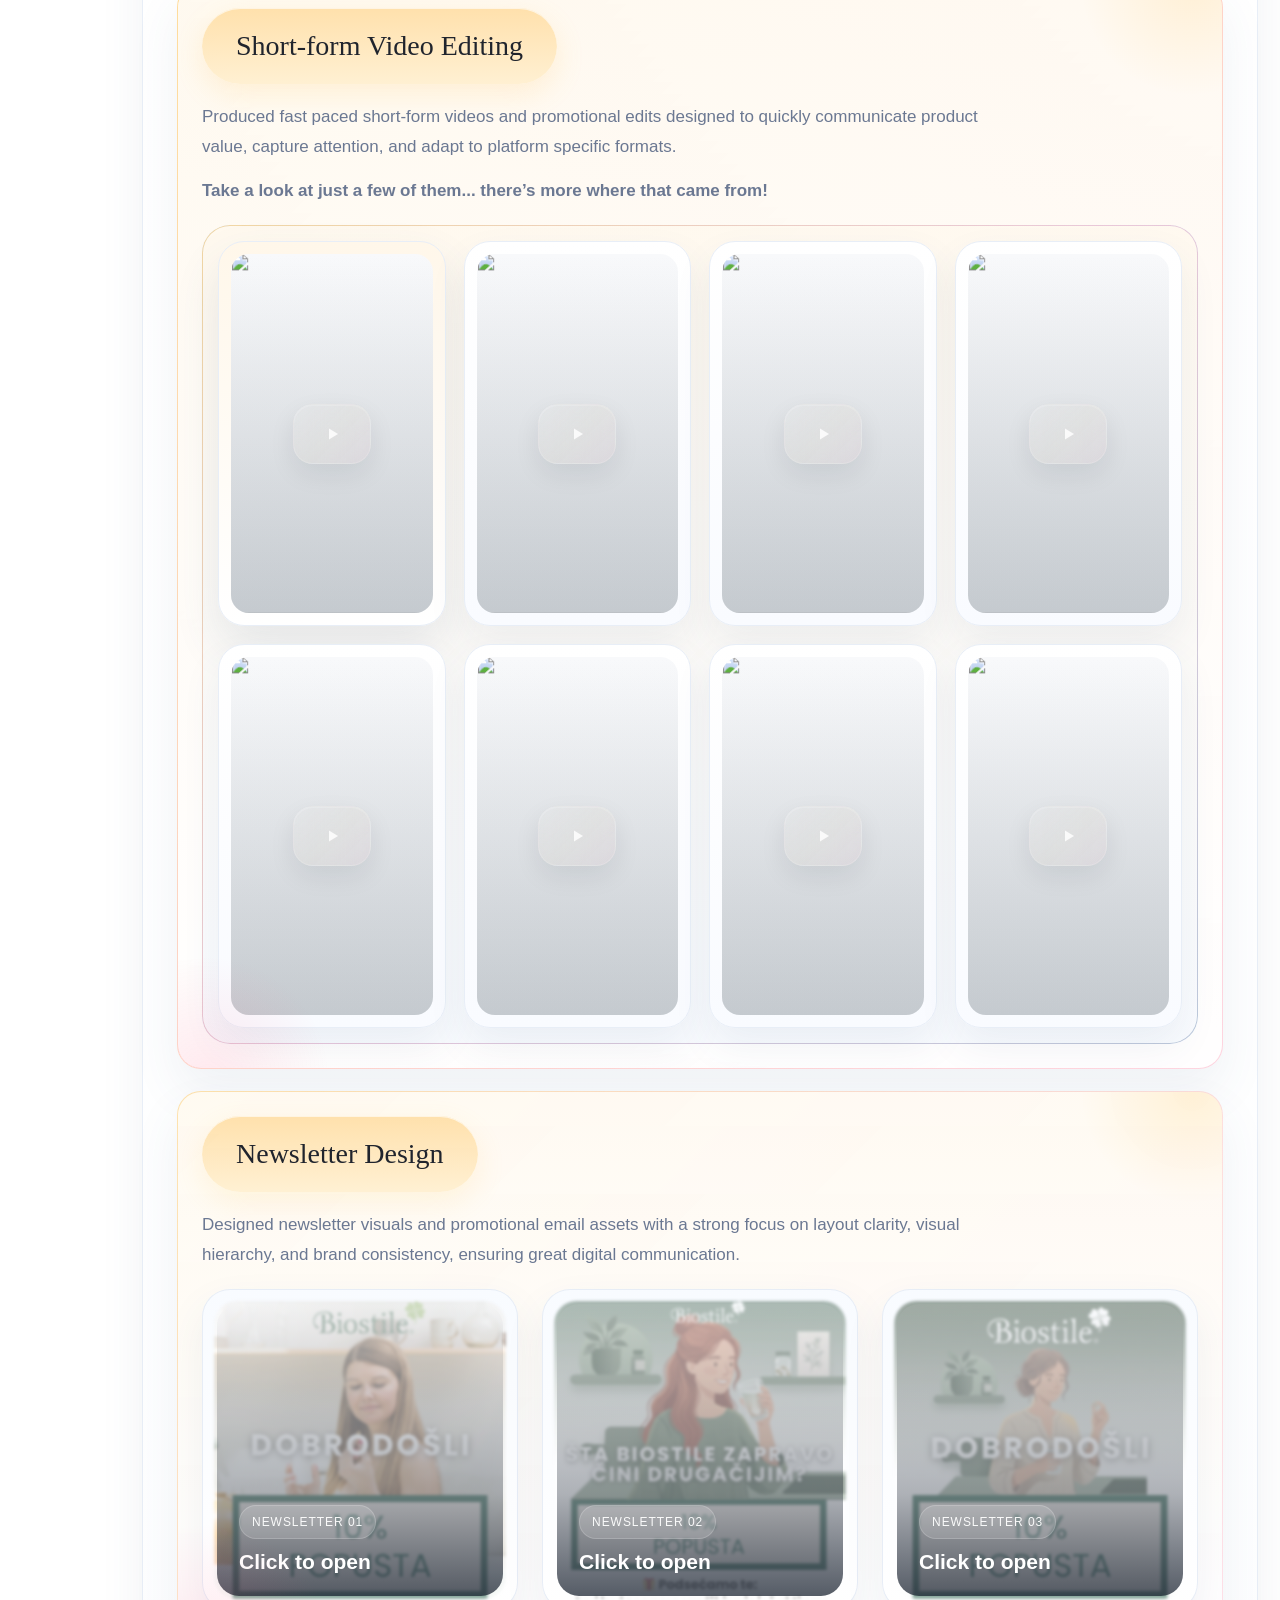
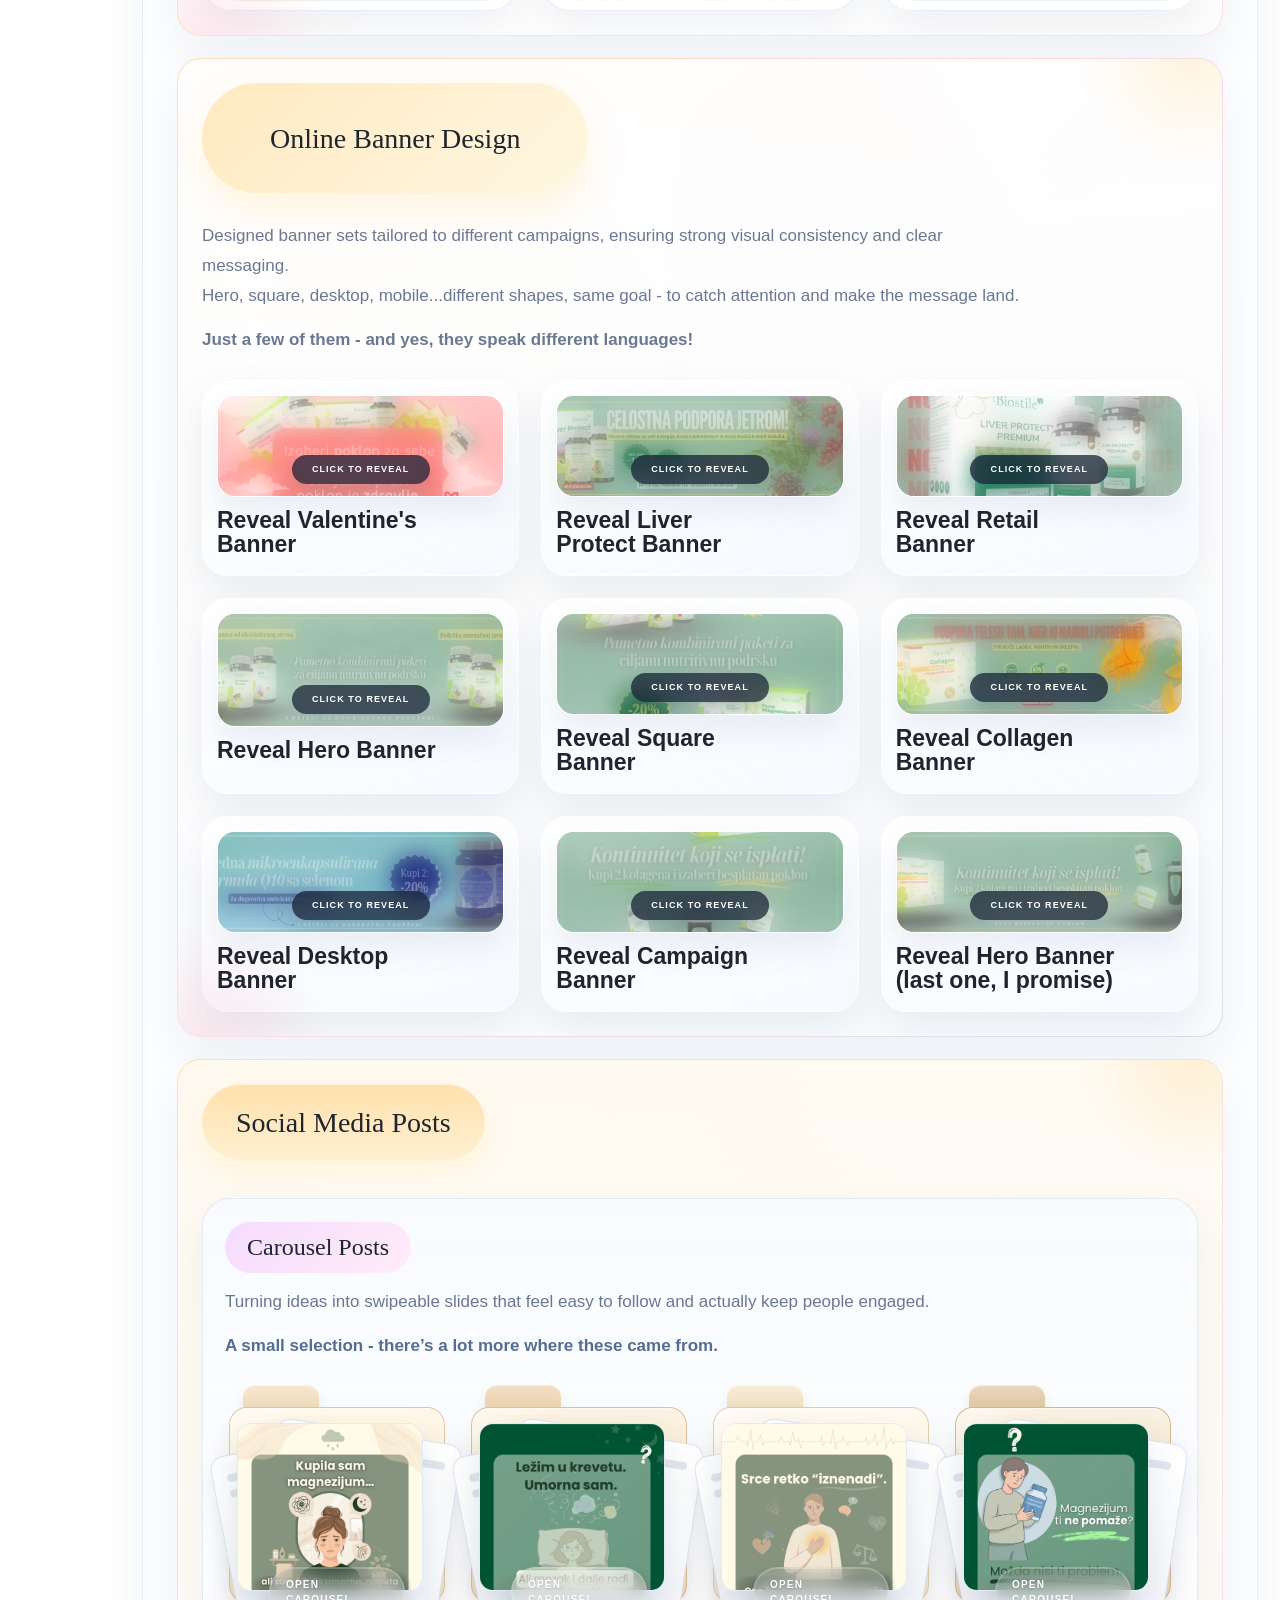
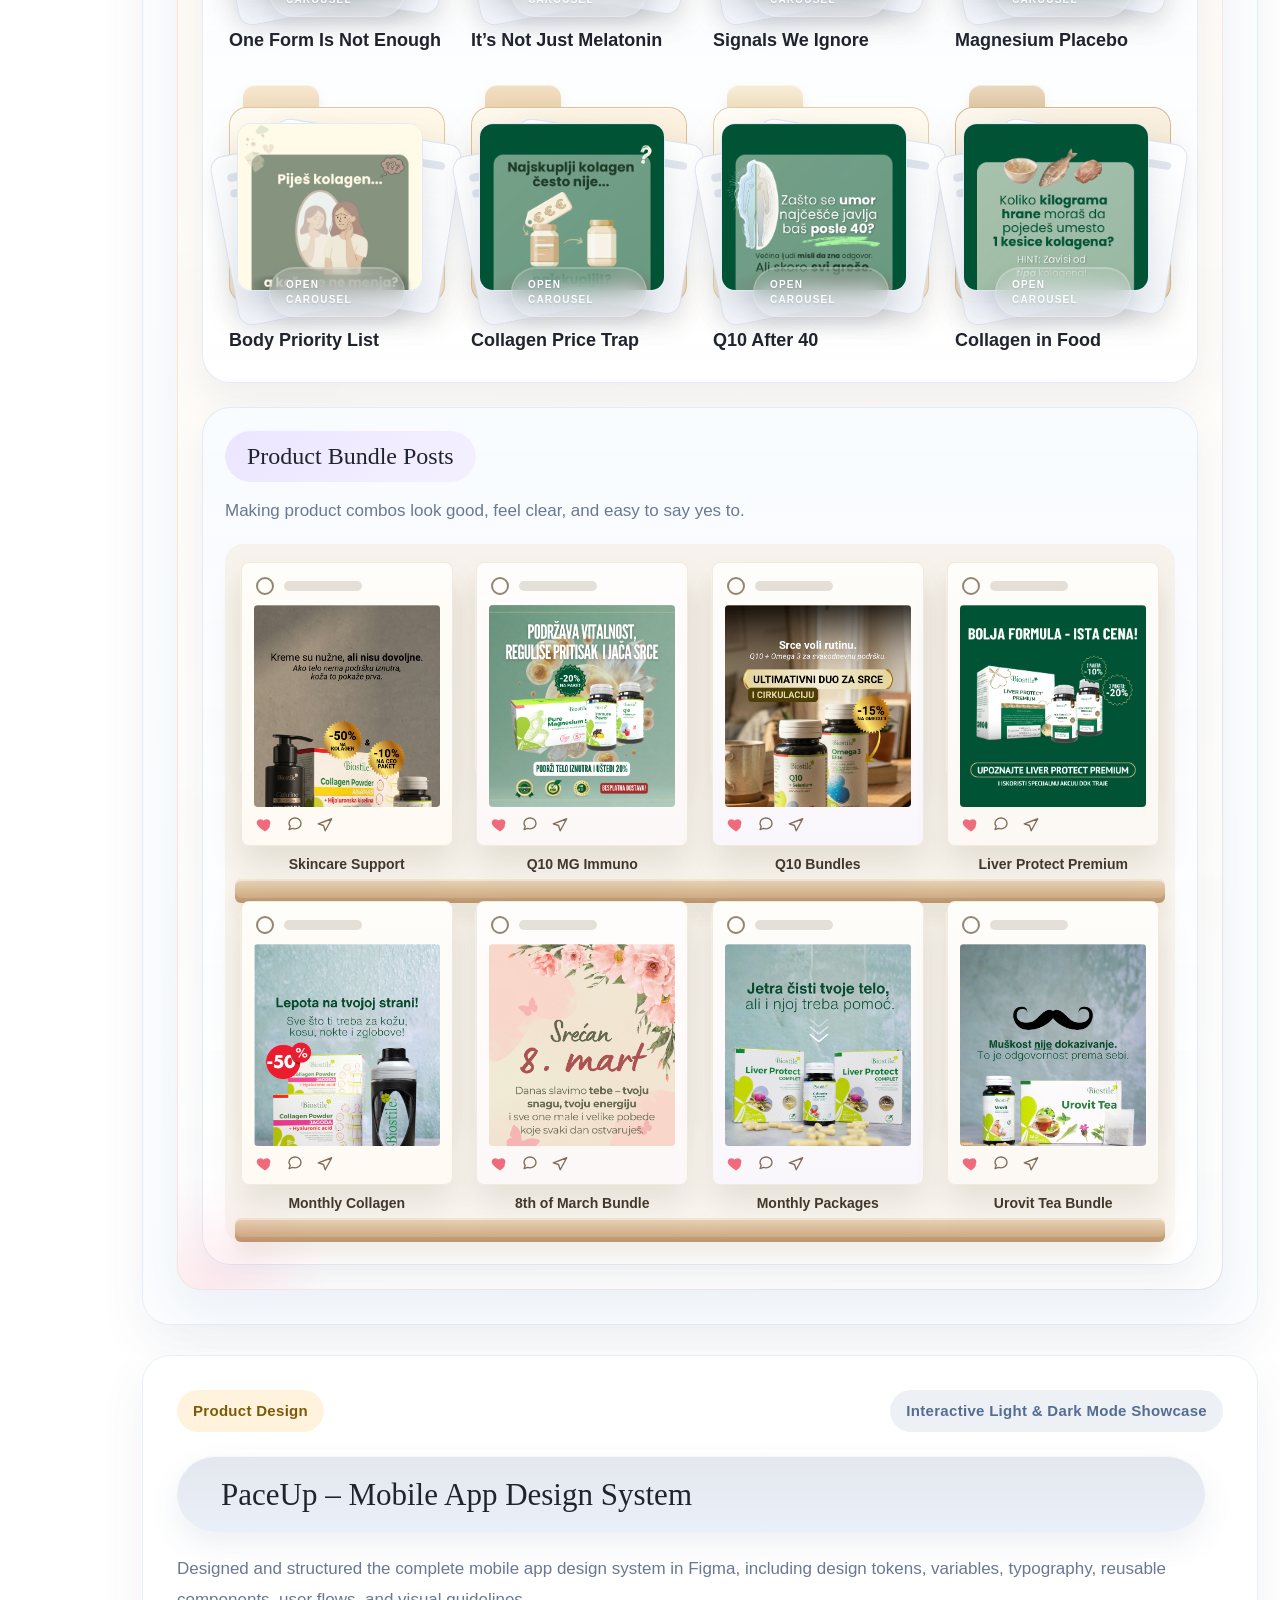
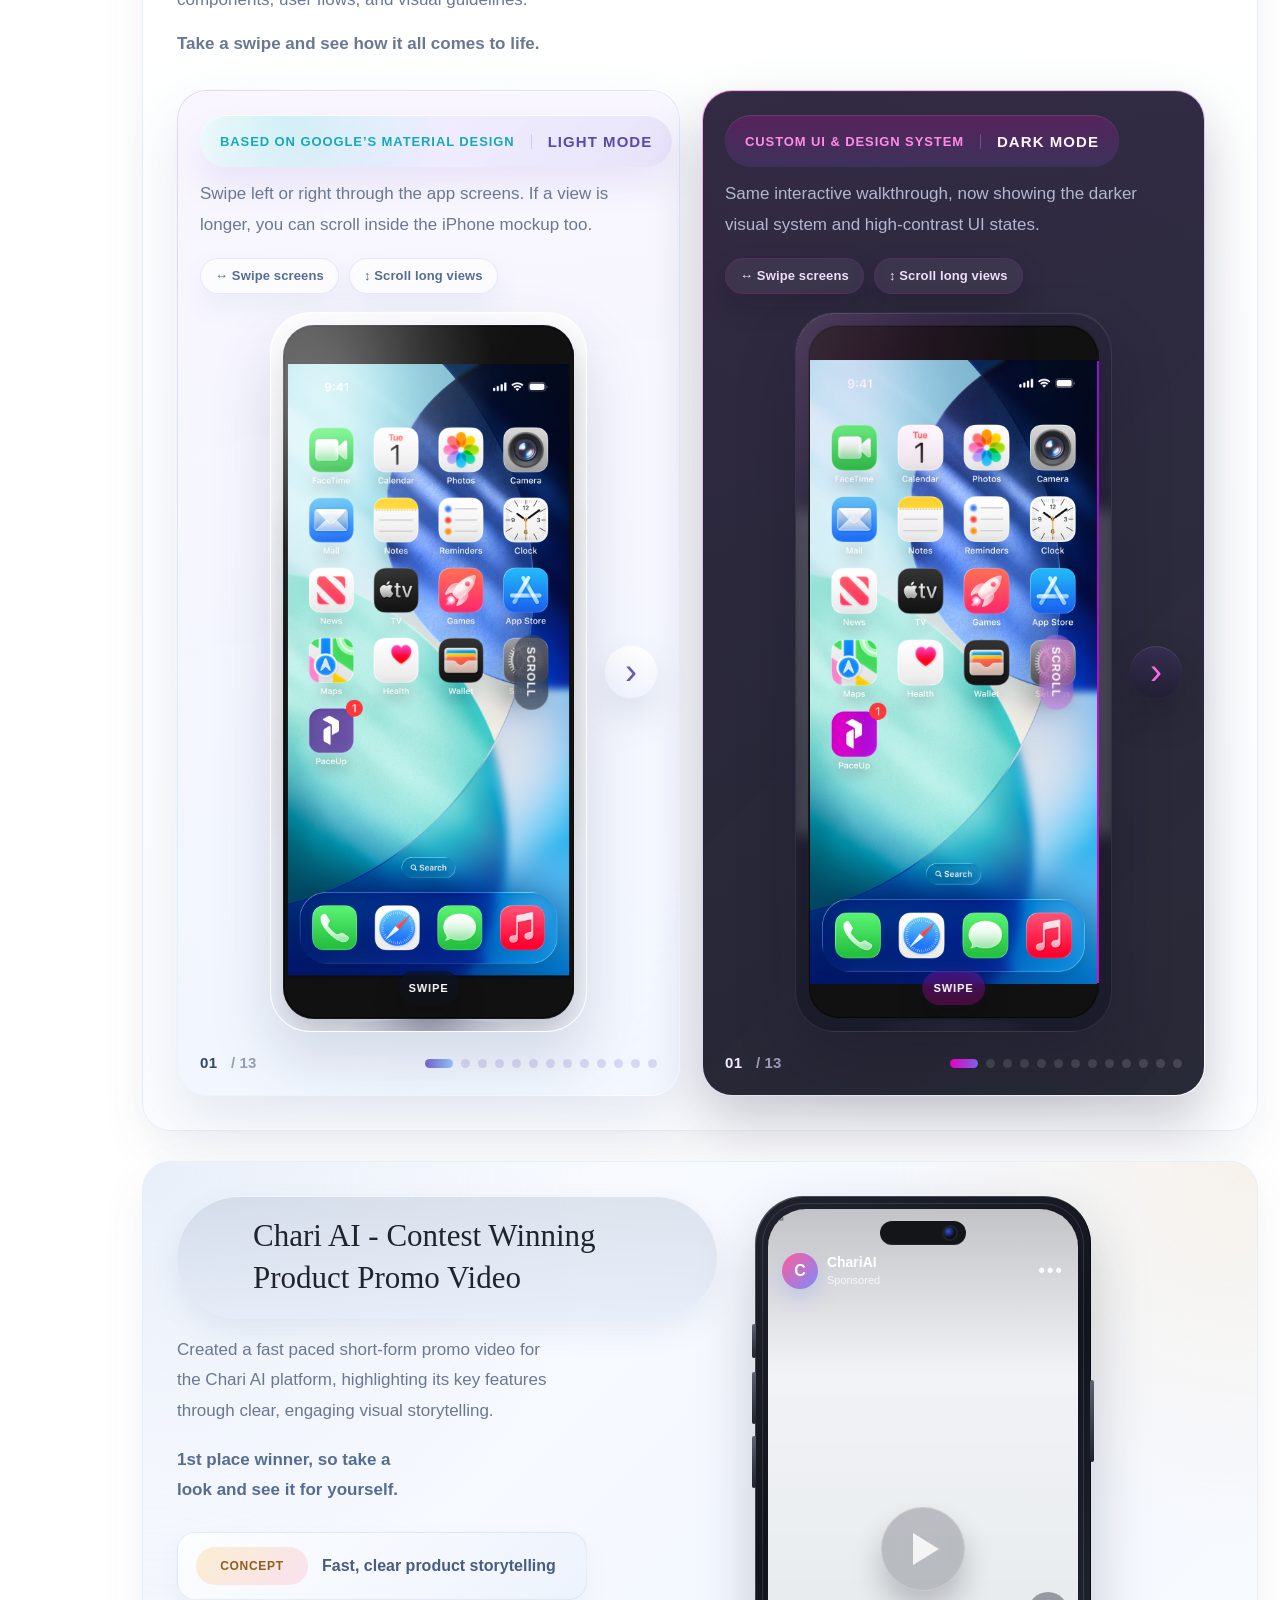
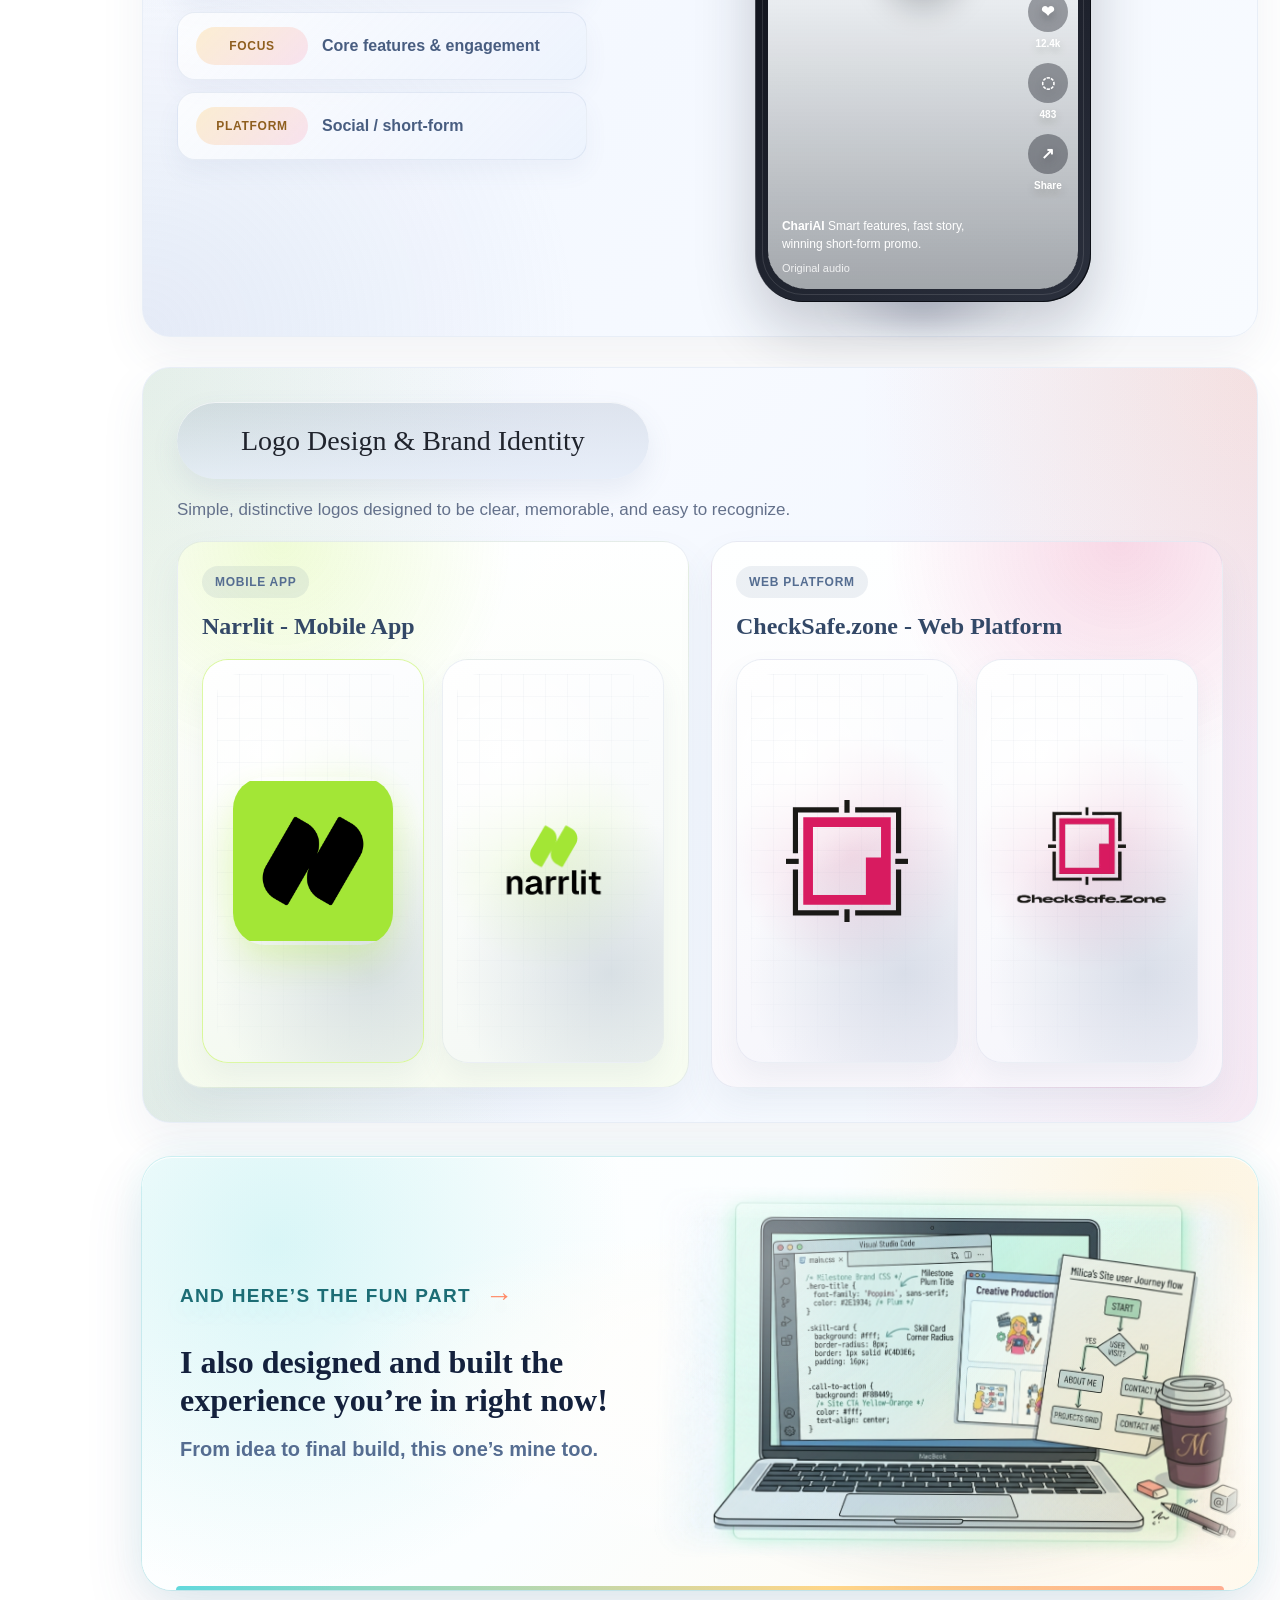
==== commit f449a91e: "Add Google Analytics tag" ====
--- a/Main Files/html/bootstrap5/color_version-MYPORTFOLIO/index.html
+++ b/Main Files/html/bootstrap5/color_version-MYPORTFOLIO/index.html
@@ -12,6 +12,15 @@
 <html lang="en">
 
 <head>
+	<!-- Google tag (gtag.js) -->
+	<script async src="https://www.googletagmanager.com/gtag/js?id=G-GBDKRNZ5S8"></script>
+	<script>
+		window.dataLayer = window.dataLayer || [];
+		function gtag(){dataLayer.push(arguments);}
+		gtag('js', new Date());
+
+		gtag('config', 'G-GBDKRNZ5S8');
+	</script>
 	<meta charset="utf-8">
 	<meta name="viewport" content="width=device-width, initial-scale=1, shrink-to-fit=no">
 	<meta name="description" content="Portfolio">
